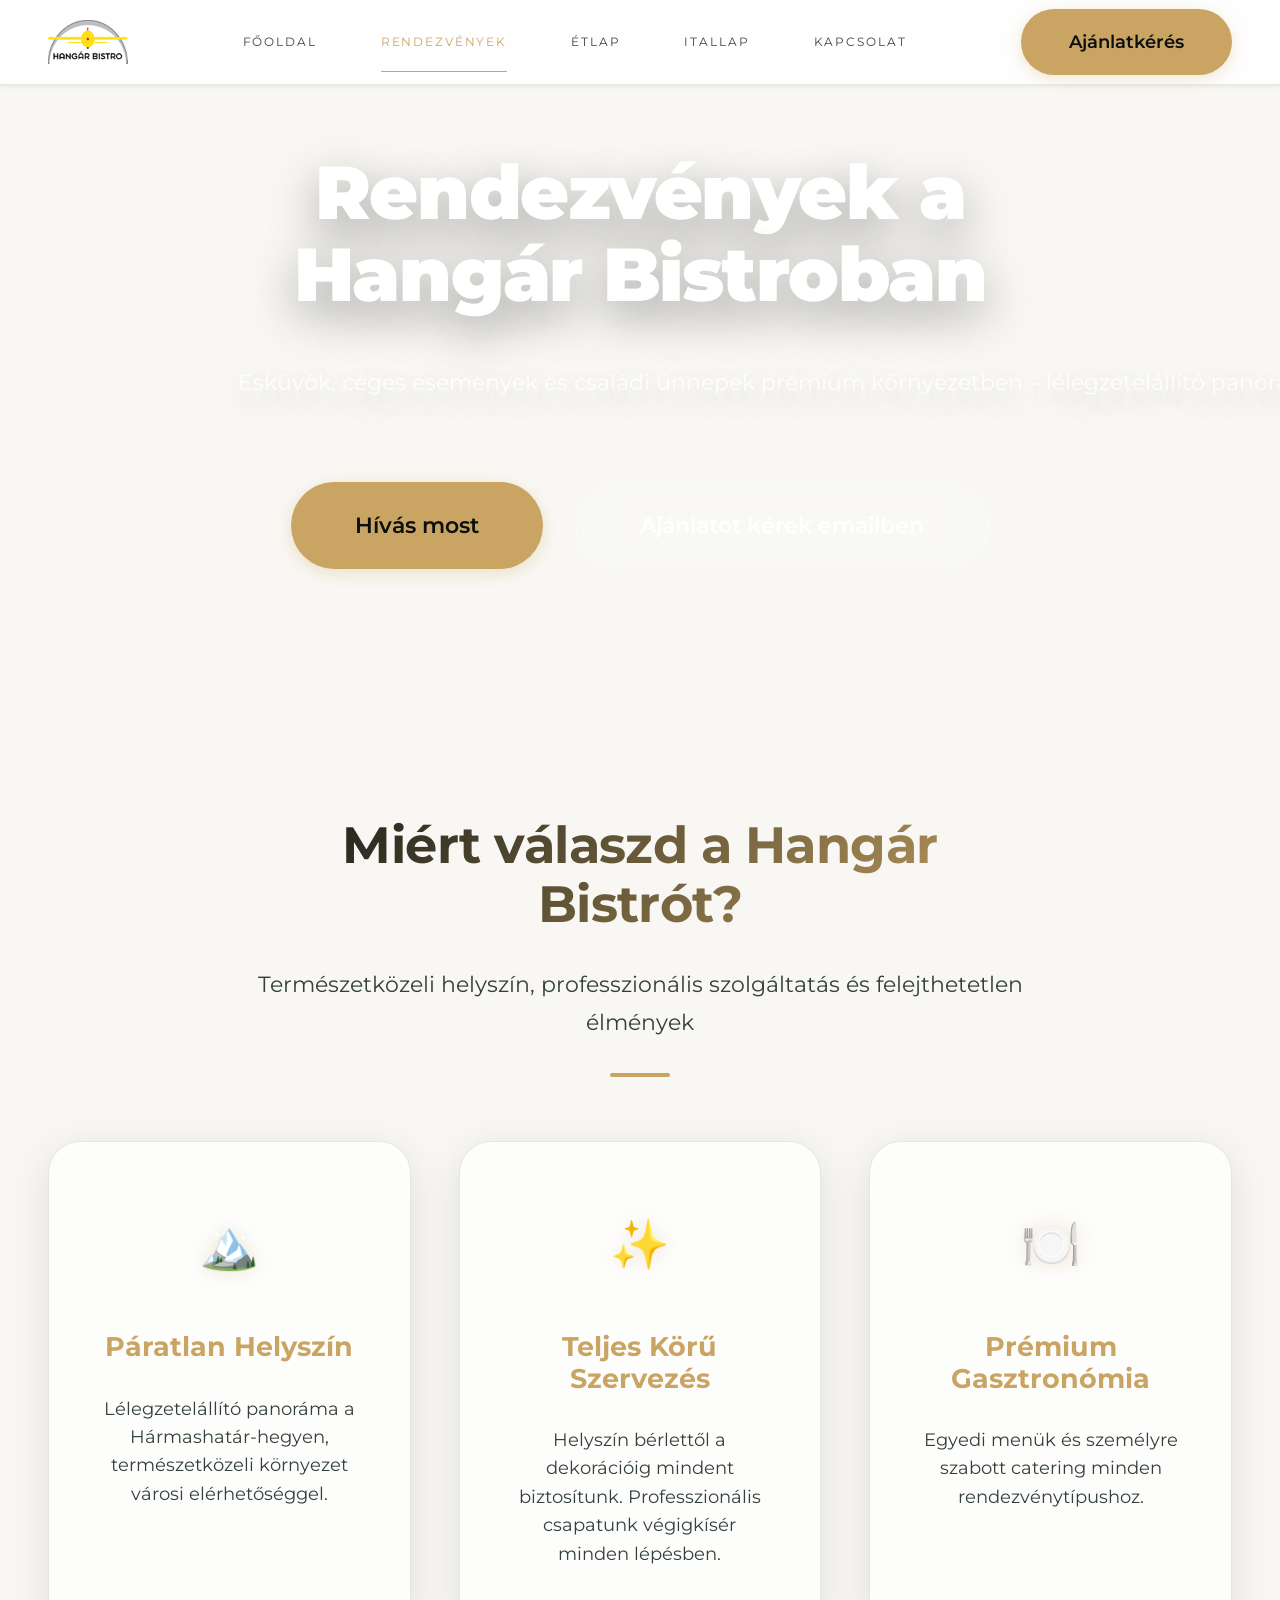
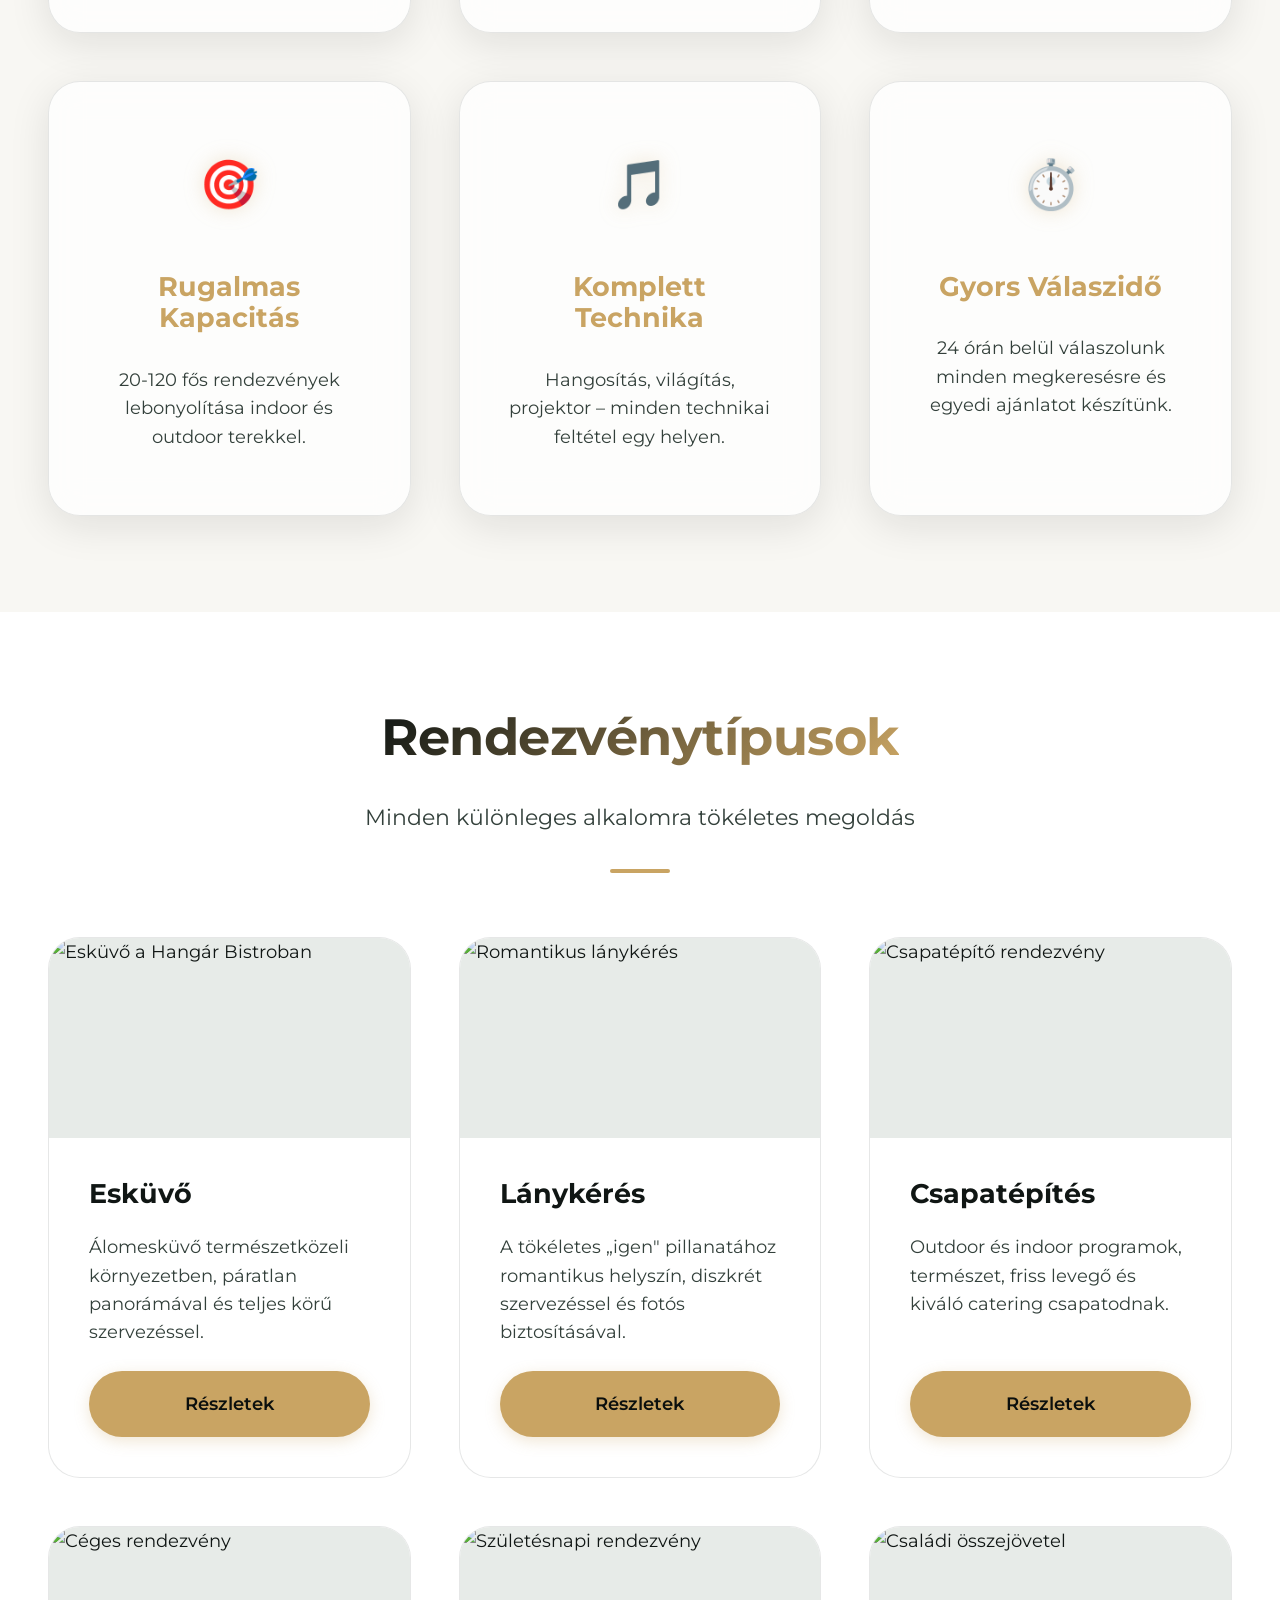
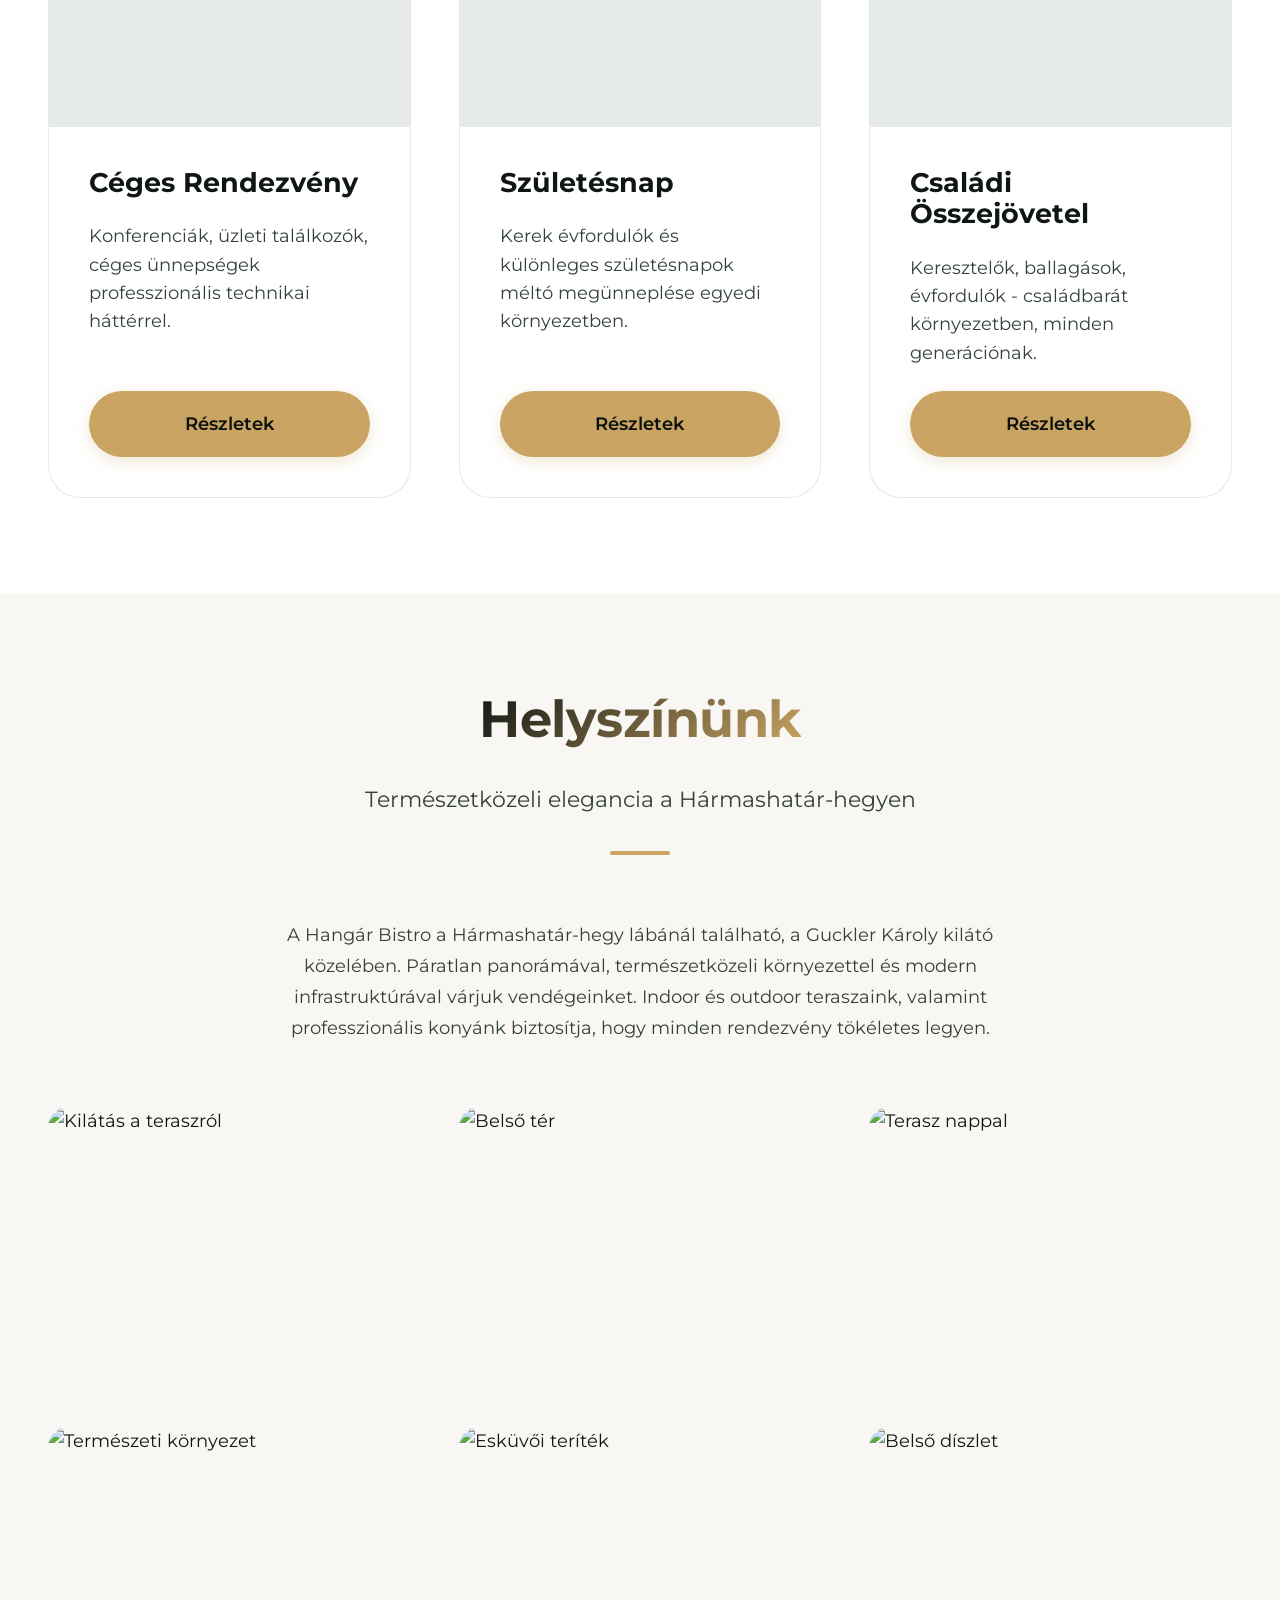
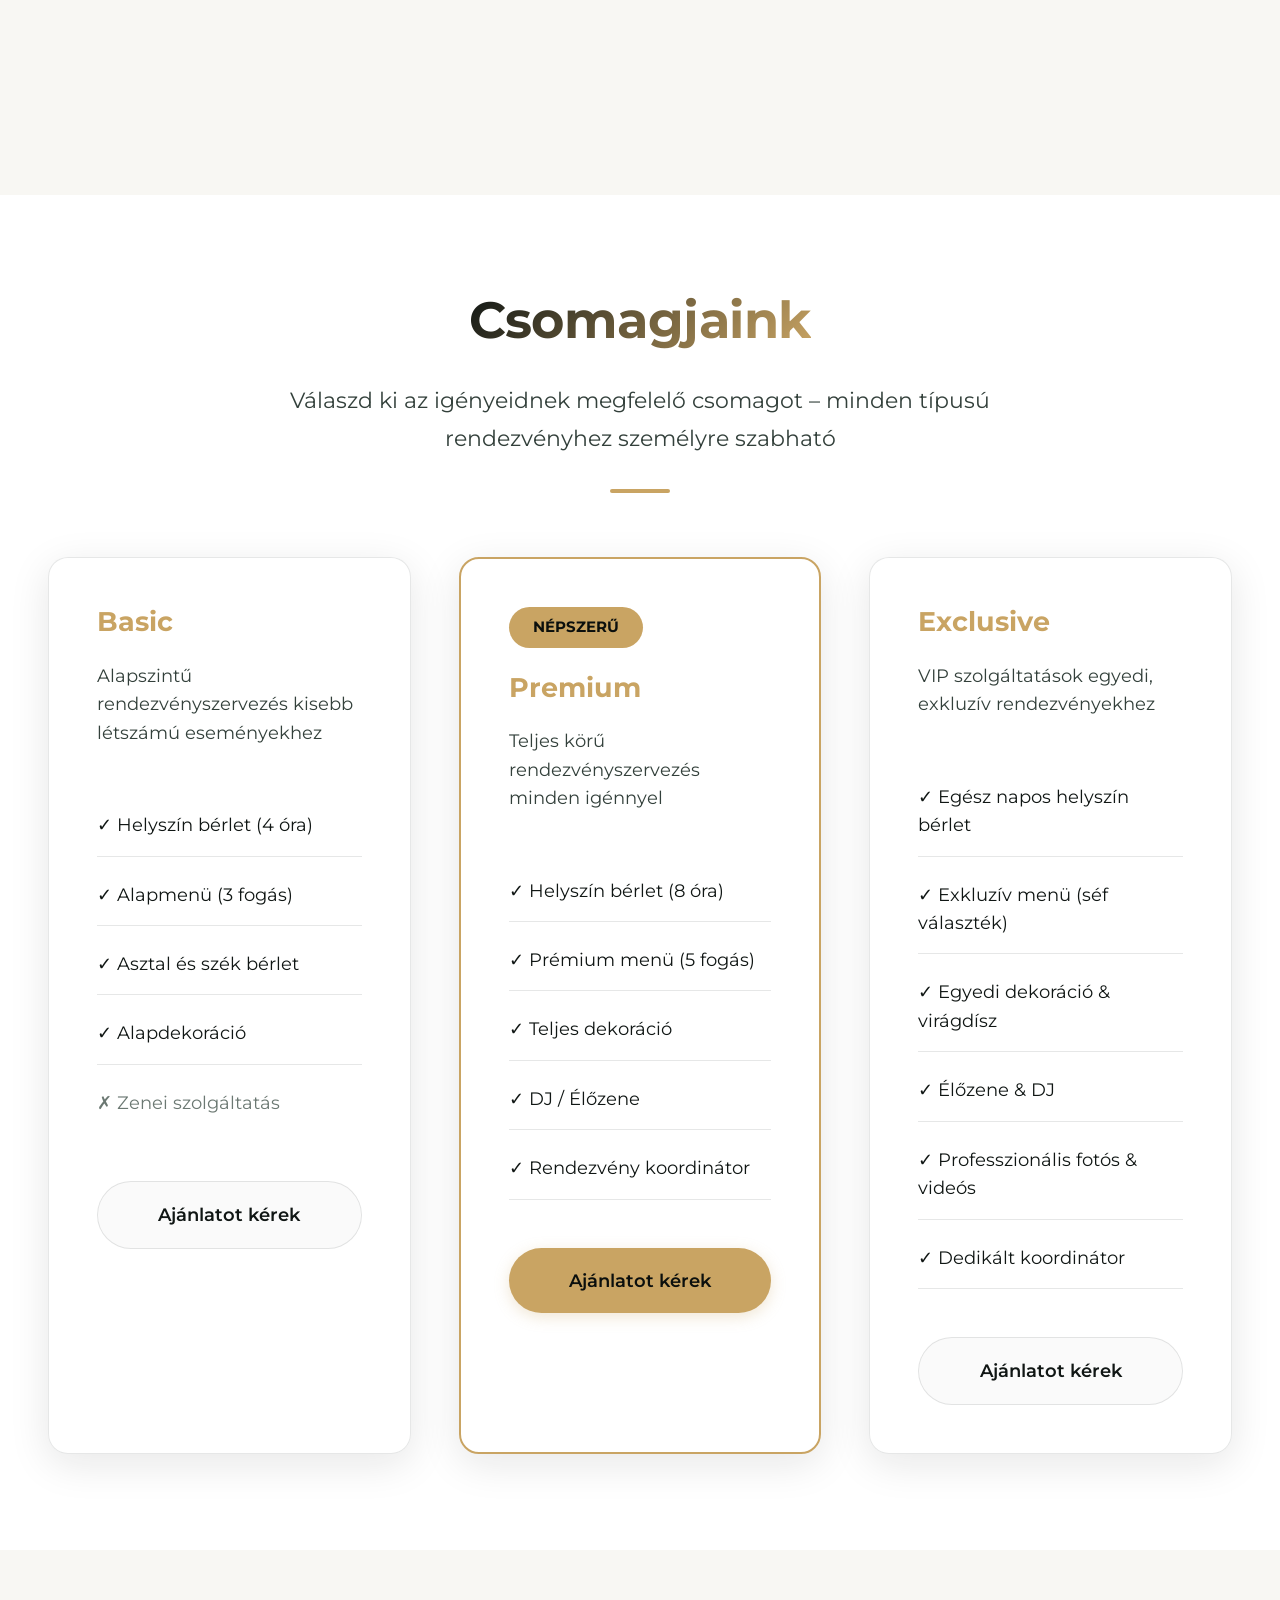
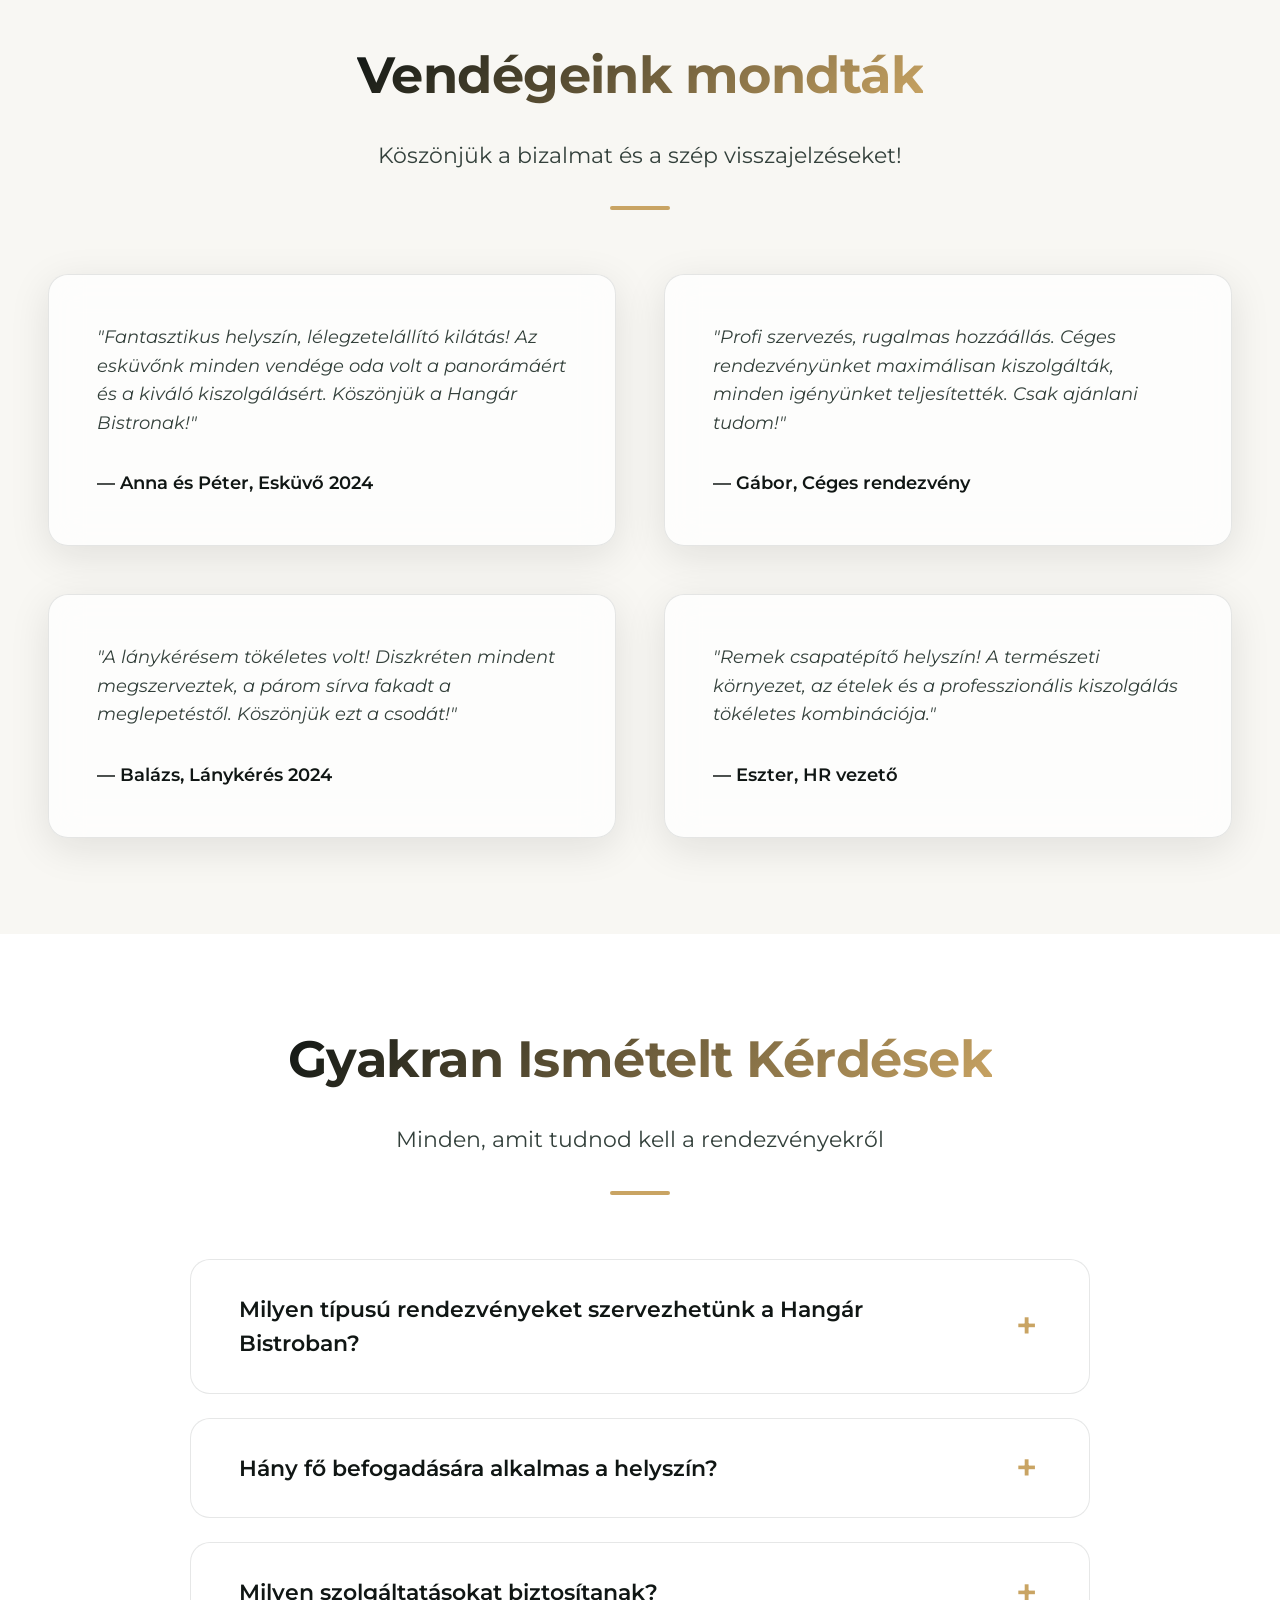
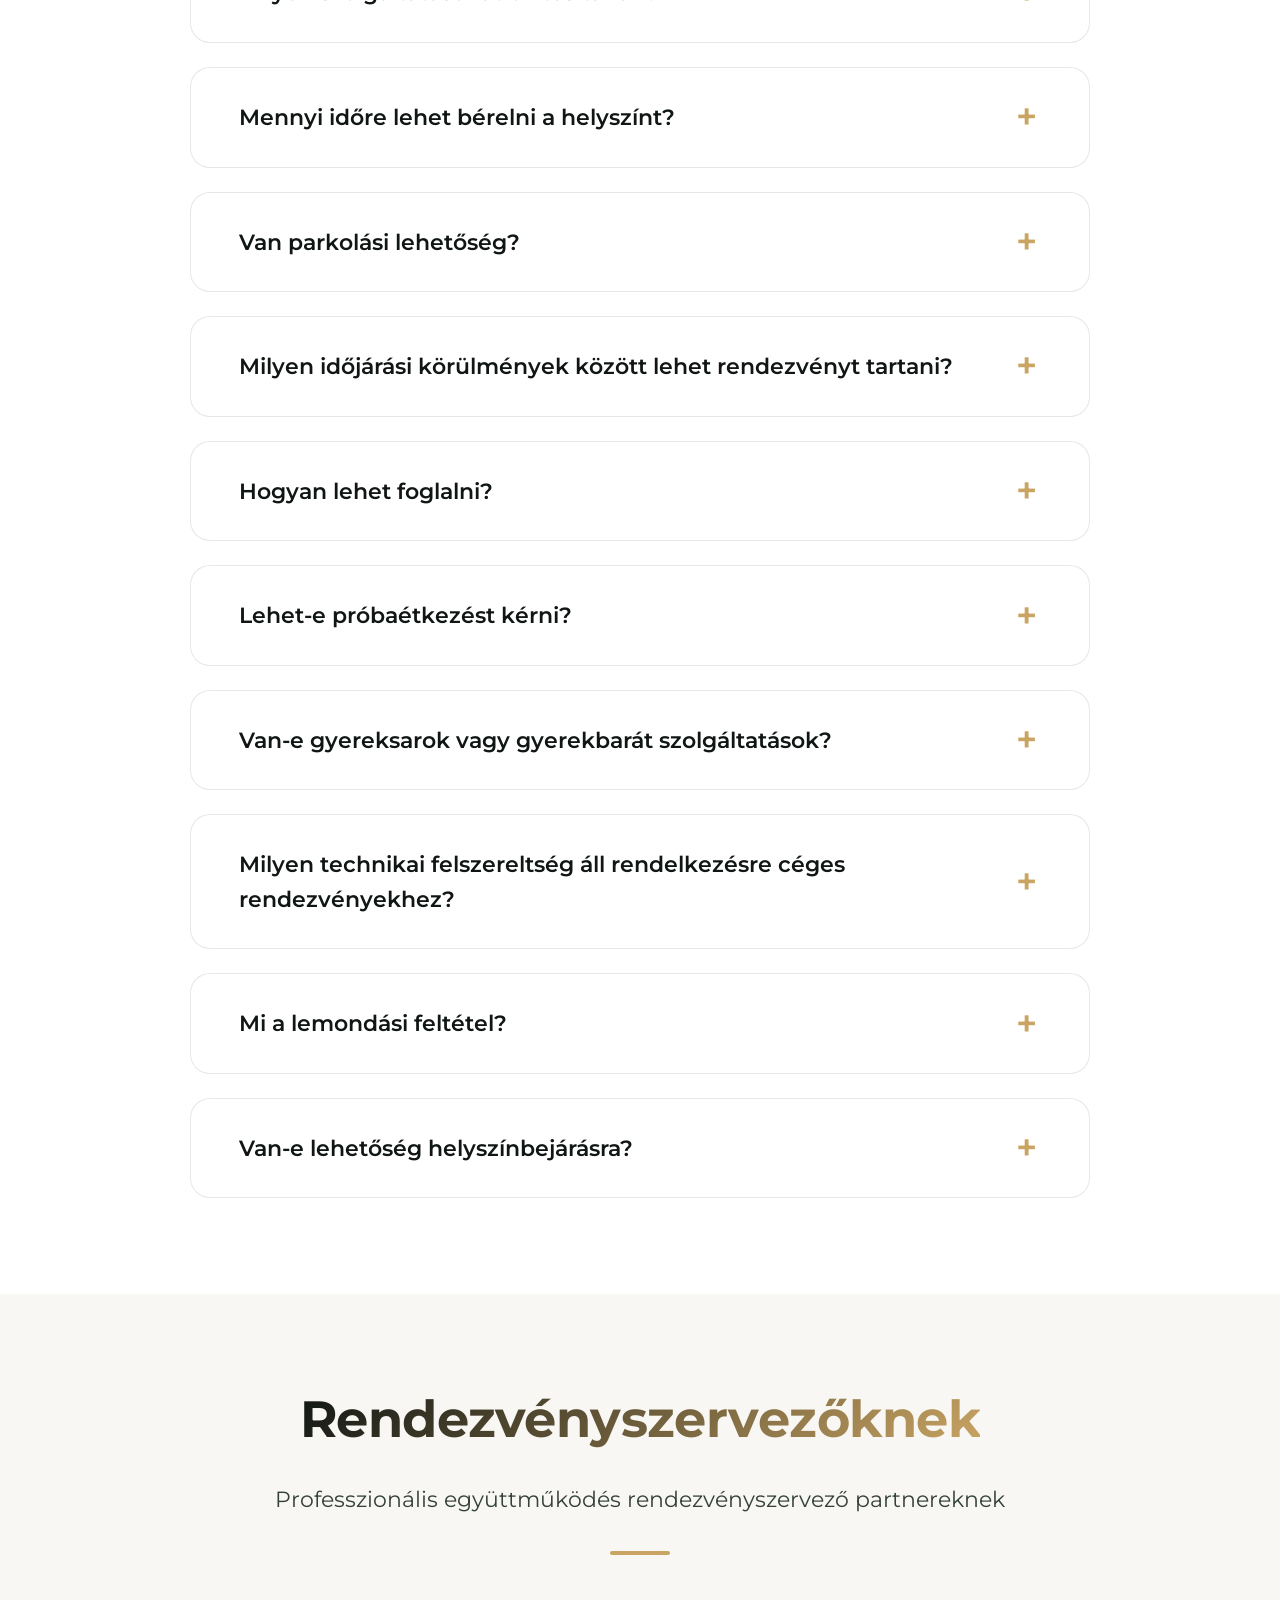
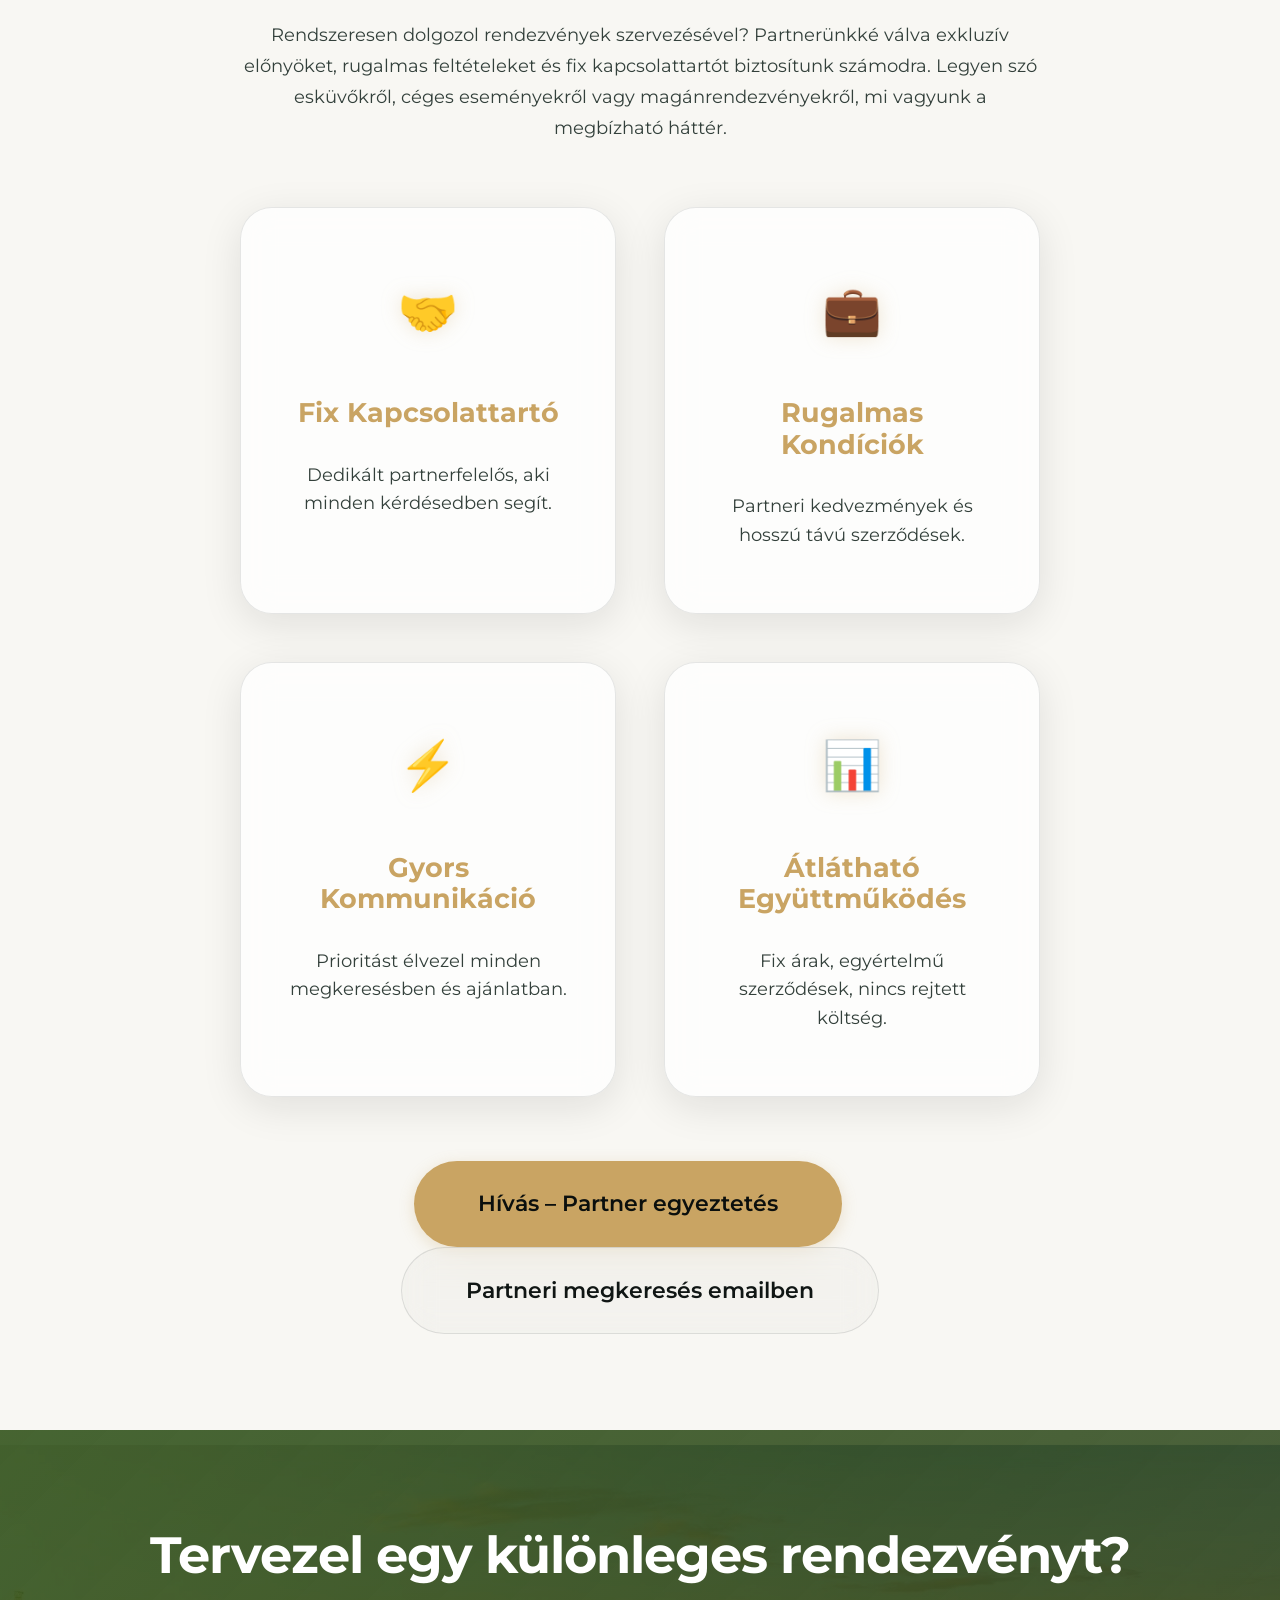
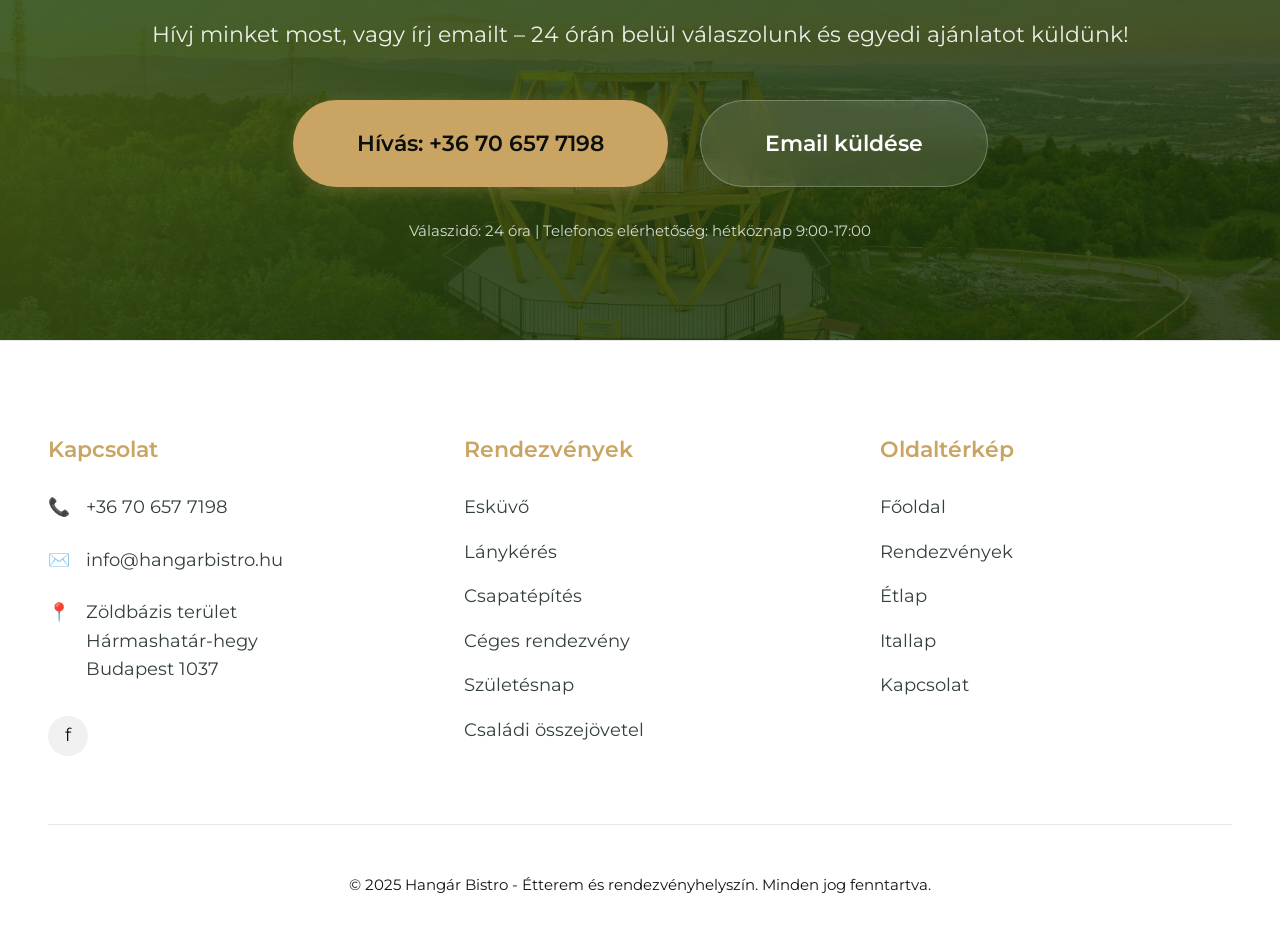
==== rendezvenyek/index.html @ 8ac27720 "Initial commit" ====
<!DOCTYPE html>
<html lang="hu">

<head>
  <meta charset="UTF-8">
  <meta name="viewport" content="width=device-width, initial-scale=1.0">

  <!-- Primary Meta Tags -->
  <title>Rendezvények | Hangár Bistro - Esküvő, Céges Rendezvény, Csapatépítés</title>
  <meta name="description"
    content="Prémium rendezvényhelyszín a Hármashatár-hegyen. Esküvők, lánykérések, céges események, csapatépítések és családi ünnepek egyedi környezetben.">

  <!-- Open Graph -->
  <meta property="og:type" content="website">
  <meta property="og:url" content="https://hangarbistro.hu/rendezvenyek/">
  <meta property="og:title" content="Rendezvények | Hangár Bistro - Esküvő, Céges Rendezvény, Csapatépítés">
  <meta property="og:description"
    content="Prémium rendezvényhelyszín a Hármashatár-hegyen. Esküvők, lánykérések, céges események és családi ünnepek.">
  <meta property="og:image" content="https://hangarbistro.hu/assets/images/rendezvenyek/hero/events-hero.jpg">

  <!-- Canonical -->
  <link rel="canonical" href="https://hangarbistro.hu/rendezvenyek/">

  <!-- Theme Color -->
  <meta name="theme-color" content="#F8F7F3">

  <!-- Fonts -->
  <link rel="preconnect" href="https://fonts.googleapis.com">
  <link rel="preconnect" href="https://fonts.gstatic.com" crossorigin>
  <link
    href="https://fonts.googleapis.com/css2?family=Montserrat:wght@400;500;600;700;800;900&family=Open+Sans:wght@400;500;600;700&display=swap"
    rel="stylesheet">

  <!-- Styles -->
  <link rel="stylesheet" href="../assets/css/variables.css">
  <link rel="stylesheet" href="../assets/css/reset.css">
  <link rel="stylesheet" href="../assets/css/base.css">
  <link rel="stylesheet" href="../assets/css/components.css">
  <link rel="stylesheet" href="../assets/css/layout.css">
  <link rel="stylesheet" href="../assets/css/pages.css">

  <!-- JSON-LD: FAQPage -->
  <script type="application/ld+json">
  {
    "@context": "https://schema.org",
    "@type": "FAQPage",
    "mainEntity": [
      {
        "@type": "Question",
        "name": "Milyen típusú rendezvényeket szervezhetünk a Hangár Bistroban?",
        "acceptedAnswer": {
          "@type": "Answer",
          "text": "Esküvők, lánykérések, céges rendezvények, csapatépítések, születésnapok és családi összejövetelek - minden különleges alkalom számára tökéletes helyszín vagyunk."
        }
      },
      {
        "@type": "Question",
        "name": "Hány fő befogadására alkalmas a helyszín?",
        "acceptedAnswer": {
          "@type": "Answer",
          "text": "A Hangár Bistro 20-120 fő közötti rendezvények lebonyolítására alkalmas. Indoor és outdoor tereket is biztosítunk."
        }
      },
      {
        "@type": "Question",
        "name": "Milyen szolgáltatásokat biztosítanak?",
        "acceptedAnswer": {
          "@type": "Answer",
          "text": "Teljes körű rendezvényszervezés: helyszín bérlet, catering, dekoráció, technikai háttér, zenei szolgáltatás, esküvői koordinátor."
        }
      }
    ]
  }
  </script>

  <!-- JSON-LD: LocalBusiness -->
  <script type="application/ld+json">
  {
    "@context": "https://schema.org",
    "@type": "EventVenue",
    "name": "Hangár Bistro",
    "image": "https://hangarbistro.hu/assets/images/rendezvenyek/hero/events-hero.jpg",
    "url": "https://hangarbistro.hu/rendezvenyek/",
    "telephone": "+36706577198",
    "email": "info@hangarbistro.hu",
    "address": {
      "@type": "PostalAddress",
      "streetAddress": "Zöldbázis terület, Hármashatár-hegy",
      "addressLocality": "Budapest",
      "postalCode": "1037",
      "addressCountry": "HU"
    }
  }
  </script>
</head>

<body>
  <a href="#main-content" class="skip-link">Ugrás a tartalomhoz</a>

  <!-- Navigation (loaded from partials/header.html) -->
  <div id="header-placeholder"></div>

  <!-- Main Content -->
  <main id="main-content">

    <!-- Hero Section -->
    <section class="hero" style="background-image: url('https://images.unsplash.com/photo-1464366400600-7168b8af9bc3?w=1920&q=80');">
      <div class="hero__overlay"></div>
      <div class="hero__content container">
        <h1 class="hero__title">Rendezvények a Hangár Bistroban</h1>
        <p class="hero__subtitle">Esküvők, céges események és családi ünnepek prémium környezetben – lélegzetelállító
          panorámával a Hármashatár-hegyen</p>
        <div class="hero__cta">
          <a href="tel:+36706577198" class="btn btn-primary btn-lg">Hívás most</a>
          <a href="mailto:info@hangarbistro.hu?subject=Ajánlatkérés – Rendezvény – Hangár Bistro&body=Kedves Hangár Bistro Csapat!%0D%0A%0D%0ARendezvény típusa:%0D%0ADátum:%0D%0ALétszám:%0D%0AIdősáv:%0D%0AMegjegyzés:%0D%0A%0D%0AÜdvözlettel"
            class="btn btn-secondary btn-lg">Ajánlatot kérek emailben</a>
        </div>
      </div>
    </section>

    <!-- USP Section -->
    <section class="section">
      <div class="container">
        <div class="section__header">
          <h2 class="section__title">Miért válaszd a Hangár Bistrót?</h2>
          <p class="section__subtitle">
            Természetközeli helyszín, professzionális szolgáltatás és felejthetetlen élmények
          </p>
        </div>

        <div class="pillars">
          <div class="pillar">
            <div class="pillar__icon">🏔️</div>
            <h3 class="pillar__title">Páratlan Helyszín</h3>
            <p class="pillar__description">
              Lélegzetelállító panoráma a Hármashatár-hegyen, természetközeli környezet városi elérhetőséggel.
            </p>
          </div>

          <div class="pillar">
            <div class="pillar__icon">✨</div>
            <h3 class="pillar__title">Teljes Körű Szervezés</h3>
            <p class="pillar__description">
              Helyszín bérlettől a dekorációig mindent biztosítunk. Professzionális csapatunk végigkísér minden lépésben.
            </p>
          </div>

          <div class="pillar">
            <div class="pillar__icon">🍽️</div>
            <h3 class="pillar__title">Prémium Gasztronómia</h3>
            <p class="pillar__description">
              Egyedi menük és személyre szabott catering minden rendezvénytípushoz.
            </p>
          </div>

          <div class="pillar">
            <div class="pillar__icon">🎯</div>
            <h3 class="pillar__title">Rugalmas Kapacitás</h3>
            <p class="pillar__description">
              20-120 fős rendezvények lebonyolítása indoor és outdoor terekkel.
            </p>
          </div>

          <div class="pillar">
            <div class="pillar__icon">🎵</div>
            <h3 class="pillar__title">Komplett Technika</h3>
            <p class="pillar__description">
              Hangosítás, világítás, projektor – minden technikai feltétel egy helyen.
            </p>
          </div>

          <div class="pillar">
            <div class="pillar__icon">⏱️</div>
            <h3 class="pillar__title">Gyors Válaszidő</h3>
            <p class="pillar__description">
              24 órán belül válaszolunk minden megkeresésre és egyedi ajánlatot készítünk.
            </p>
          </div>
        </div>
      </div>
    </section>

    <!-- Event Types Cards -->
    <section class="section section--alt">
      <div class="container">
        <div class="section__header">
          <h2 class="section__title">Rendezvénytípusok</h2>
          <p class="section__subtitle">
            Minden különleges alkalomra tökéletes megoldás
          </p>
        </div>

        <div class="grid grid--3">
          <!-- Esküvő -->
          <article class="service-card">
            <div class="service-card__image">
              <img src="https://images.unsplash.com/photo-1519741497674-611481863552?w=800&q=80"
                alt="Esküvő a Hangár Bistroban" width="800" height="600" loading="lazy">
            </div>
            <div class="service-card__content">
              <h3 class="service-card__title">Esküvő</h3>
              <p class="service-card__description">
                Álomesküvő természetközeli környezetben, páratlan panorámával és teljes körű szervezéssel.
              </p>
              <div class="service-card__cta">
                <a href="eskuvo.html" class="btn btn-primary btn-block">Részletek</a>
              </div>
            </div>
          </article>

          <!-- Lánykérés -->
          <article class="service-card">
            <div class="service-card__image">
              <img src="https://images.unsplash.com/photo-1522673607200-164d1b6ce486?w=800&q=80"
                alt="Romantikus lánykérés" width="800" height="600" loading="lazy">
            </div>
            <div class="service-card__content">
              <h3 class="service-card__title">Lánykérés</h3>
              <p class="service-card__description">
                A tökéletes „igen" pillanatához romantikus helyszín, diszkrét szervezéssel és fotós biztosításával.
              </p>
              <div class="service-card__cta">
                <a href="lanykeres.html" class="btn btn-primary btn-block">Részletek</a>
              </div>
            </div>
          </article>

          <!-- Csapatépítő -->
          <article class="service-card">
            <div class="service-card__image">
              <img src="https://images.unsplash.com/photo-1552664730-d307ca884978?w=800&q=80"
                alt="Csapatépítő rendezvény" width="800" height="600" loading="lazy">
            </div>
            <div class="service-card__content">
              <h3 class="service-card__title">Csapatépítés</h3>
              <p class="service-card__description">
                Outdoor és indoor programok, természet, friss levegő és kiváló catering csapatodnak.
              </p>
              <div class="service-card__cta">
                <a href="csapatepites.html" class="btn btn-primary btn-block">Részletek</a>
              </div>
            </div>
          </article>

          <!-- Céges rendezvény -->
          <article class="service-card">
            <div class="service-card__image">
              <img src="https://images.unsplash.com/photo-1511795409834-ef04bbd61622?w=800&q=80"
                alt="Céges rendezvény" width="800" height="600" loading="lazy">
            </div>
            <div class="service-card__content">
              <h3 class="service-card__title">Céges Rendezvény</h3>
              <p class="service-card__description">
                Konferenciák, üzleti találkozók, céges ünnepségek professzionális technikai háttérrel.
              </p>
              <div class="service-card__cta">
                <a href="ceges-rendezveny.html" class="btn btn-primary btn-block">Részletek</a>
              </div>
            </div>
          </article>

          <!-- Születésnap -->
          <article class="service-card">
            <div class="service-card__image">
              <img src="https://images.unsplash.com/photo-1530103043960-ef38714abb15?w=800&q=80"
                alt="Születésnapi rendezvény" width="800" height="600" loading="lazy">
            </div>
            <div class="service-card__content">
              <h3 class="service-card__title">Születésnap</h3>
              <p class="service-card__description">
                Kerek évfordulók és különleges születésnapok méltó megünneplése egyedi környezetben.
              </p>
              <div class="service-card__cta">
                <a href="szuletesnap.html" class="btn btn-primary btn-block">Részletek</a>
              </div>
            </div>
          </article>

          <!-- Családi rendezvények -->
          <article class="service-card">
            <div class="service-card__image">
              <img src="https://images.unsplash.com/photo-1511795409834-ef04bbd61622?w=800&q=80"
                alt="Családi összejövetel" width="800" height="600" loading="lazy">
            </div>
            <div class="service-card__content">
              <h3 class="service-card__title">Családi Összejövetel</h3>
              <p class="service-card__description">
                Keresztelők, ballagások, évfordulók - családbarát környezetben, minden generációnak.
              </p>
              <div class="service-card__cta">
                <a href="csaladi-osszejovetel.html" class="btn btn-primary btn-block">Részletek</a>
              </div>
            </div>
          </article>
        </div>
      </div>
    </section>

    <!-- Venue Showcase + Gallery -->
    <section class="section">
      <div class="container">
        <div class="section__header">
          <h2 class="section__title">Helyszínünk</h2>
          <p class="section__subtitle">
            Természetközeli elegancia a Hármashatár-hegyen
          </p>
        </div>

        <div style="max-width: 800px; margin: 0 auto var(--space-8);">
          <p style="text-align: center; color: var(--color-text-secondary); line-height: var(--line-height-relaxed);">
            A Hangár Bistro a Hármashatár-hegy lábánál található, a Guckler Károly kilátó közelében. Páratlan
            panorámával, természetközeli környezettel és modern infrastruktúrával várjuk vendégeinket. Indoor és
            outdoor teraszaink, valamint professzionális konyánk biztosítja, hogy minden rendezvény tökéletes legyen.
          </p>
        </div>

        <div class="grid grid--3" id="venue-gallery">
          <img src="https://images.unsplash.com/photo-1464366400600-7168b8af9bc3?w=800&q=80" alt="Kilátás a teraszról"
            width="800" height="600" loading="lazy" style="border-radius: var(--radius-lg); cursor: pointer;"
            class="gallery-image">
          <img src="https://images.unsplash.com/photo-1478146896981-b80fe463b330?w=800&q=80" alt="Belső tér"
            width="800" height="600" loading="lazy" style="border-radius: var(--radius-lg); cursor: pointer;"
            class="gallery-image">
          <img src="https://images.unsplash.com/photo-1517457373958-b7bdd4587205?w=800&q=80" alt="Terasz nappal"
            width="800" height="600" loading="lazy" style="border-radius: var(--radius-lg); cursor: pointer;"
            class="gallery-image">
          <img src="https://images.unsplash.com/photo-1470337458703-46ad1756a187?w=800&q=80" alt="Természeti környezet"
            width="800" height="600" loading="lazy" style="border-radius: var(--radius-lg); cursor: pointer;"
            class="gallery-image">
          <img src="https://images.unsplash.com/photo-1519167758481-83f29da8c852?w=800&q=80" alt="Esküvői teríték"
            width="800" height="600" loading="lazy" style="border-radius: var(--radius-lg); cursor: pointer;"
            class="gallery-image">
          <img src="https://images.unsplash.com/photo-1478146896981-b80fe463b330?w=800&q=80" alt="Belső díszlet"
            width="800" height="600" loading="lazy" style="border-radius: var(--radius-lg); cursor: pointer;"
            class="gallery-image">
        </div>
      </div>
    </section>

    <!-- Packages Teaser -->
    <section class="section section--alt">
      <div class="container">
        <div class="section__header">
          <h2 class="section__title">Csomagjaink</h2>
          <p class="section__subtitle">
            Válaszd ki az igényeidnek megfelelő csomagot – minden típusú rendezvényhez személyre szabható
          </p>
        </div>

        <div class="grid grid--3">
          <!-- Basic Package -->
          <div class="card">
            <div class="card__content">
              <h3 class="card__title" style="color: var(--color-accent); margin-bottom: var(--space-3);">Basic</h3>
              <p style="color: var(--color-text-secondary); margin-bottom: var(--space-6);">
                Alapszintű rendezvényszervezés kisebb létszámú eseményekhez
              </p>
              <ul style="list-style: none; padding: 0; margin-bottom: var(--space-6);">
                <li style="padding: var(--space-2) 0; border-bottom: 1px solid var(--glass-border);">✓ Helyszín bérlet
                  (4 óra)</li>
                <li style="padding: var(--space-2) 0; border-bottom: 1px solid var(--glass-border);">✓ Alapmenü (3
                  fogás)</li>
                <li style="padding: var(--space-2) 0; border-bottom: 1px solid var(--glass-border);">✓ Asztal és szék
                  bérlet</li>
                <li style="padding: var(--space-2) 0; border-bottom: 1px solid var(--glass-border);">✓ Alapdekoráció
                </li>
                <li style="padding: var(--space-2) 0; color: var(--color-text-muted);">✗ Zenei szolgáltatás</li>
              </ul>
              <a href="tel:+36706577198" class="btn btn-secondary btn-block">Ajánlatot kérek</a>
            </div>
          </div>

          <!-- Premium Package -->
          <div class="card" style="border: 2px solid var(--color-accent); transform: scale(1.05);">
            <div class="card__content">
              <div style="background: var(--color-accent); color: var(--color-text-dark); padding: var(--space-1) var(--space-3); border-radius: var(--radius-full); display: inline-block; margin-bottom: var(--space-3); font-size: var(--font-size-sm); font-weight: var(--font-weight-bold);">
                NÉPSZERŰ
              </div>
              <h3 class="card__title" style="color: var(--color-accent); margin-bottom: var(--space-3);">Premium</h3>
              <p style="color: var(--color-text-secondary); margin-bottom: var(--space-6);">
                Teljes körű rendezvényszervezés minden igénnyel
              </p>
              <ul style="list-style: none; padding: 0; margin-bottom: var(--space-6);">
                <li style="padding: var(--space-2) 0; border-bottom: 1px solid var(--glass-border);">✓ Helyszín bérlet
                  (8 óra)</li>
                <li style="padding: var(--space-2) 0; border-bottom: 1px solid var(--glass-border);">✓ Prémium menü (5
                  fogás)</li>
                <li style="padding: var(--space-2) 0; border-bottom: 1px solid var(--glass-border);">✓ Teljes
                  dekoráció</li>
                <li style="padding: var(--space-2) 0; border-bottom: 1px solid var(--glass-border);">✓ DJ / Élőzene</li>
                <li style="padding: var(--space-2) 0; border-bottom: 1px solid var(--glass-border);">✓ Rendezvény
                  koordinátor</li>
              </ul>
              <a href="tel:+36706577198" class="btn btn-primary btn-block">Ajánlatot kérek</a>
            </div>
          </div>

          <!-- Exclusive Package -->
          <div class="card">
            <div class="card__content">
              <h3 class="card__title" style="color: var(--color-accent); margin-bottom: var(--space-3);">Exclusive</h3>
              <p style="color: var(--color-text-secondary); margin-bottom: var(--space-6);">
                VIP szolgáltatások egyedi, exkluzív rendezvényekhez
              </p>
              <ul style="list-style: none; padding: 0; margin-bottom: var(--space-6);">
                <li style="padding: var(--space-2) 0; border-bottom: 1px solid var(--glass-border);">✓ Egész napos
                  helyszín bérlet</li>
                <li style="padding: var(--space-2) 0; border-bottom: 1px solid var(--glass-border);">✓ Exkluzív menü
                  (séf választék)</li>
                <li style="padding: var(--space-2) 0; border-bottom: 1px solid var(--glass-border);">✓ Egyedi
                  dekoráció & virágdísz</li>
                <li style="padding: var(--space-2) 0; border-bottom: 1px solid var(--glass-border);">✓ Élőzene & DJ
                </li>
                <li style="padding: var(--space-2) 0; border-bottom: 1px solid var(--glass-border);">✓ Professzionális
                  fotós & videós</li>
                <li style="padding: var(--space-2) 0; border-bottom: 1px solid var(--glass-border);">✓ Dedikált
                  koordinátor</li>
              </ul>
              <a href="tel:+36706577198" class="btn btn-secondary btn-block">Ajánlatot kérek</a>
            </div>
          </div>
        </div>
      </div>
    </section>

    <!-- Testimonials / Social Proof -->
    <section class="section">
      <div class="container">
        <div class="section__header">
          <h2 class="section__title">Vendégeink mondták</h2>
          <p class="section__subtitle">
            Köszönjük a bizalmat és a szép visszajelzéseket!
          </p>
        </div>

        <div class="grid grid--2">
          <div class="card testimonial">
            <div class="card__content">
              <p style="font-style: italic; color: var(--color-text-secondary); margin-bottom: var(--space-4);">
                "Fantasztikus helyszín, lélegzetelállító kilátás! Az esküvőnk minden vendége oda volt a panorámáért és
                a kiváló kiszolgálásért. Köszönjük a Hangár Bistronak!"
              </p>
              <p style="font-weight: var(--font-weight-semibold); color: var(--color-text-primary);">— Anna és Péter,
                Esküvő 2024</p>
            </div>
          </div>

          <div class="card testimonial">
            <div class="card__content">
              <p style="font-style: italic; color: var(--color-text-secondary); margin-bottom: var(--space-4);">
                "Profi szervezés, rugalmas hozzáállás. Céges rendezvényünket maximálisan kiszolgálták, minden igényünket
                teljesítették. Csak ajánlani tudom!"
              </p>
              <p style="font-weight: var(--font-weight-semibold); color: var(--color-text-primary);">— Gábor, Céges
                rendezvény</p>
            </div>
          </div>

          <div class="card testimonial">
            <div class="card__content">
              <p style="font-style: italic; color: var(--color-text-secondary); margin-bottom: var(--space-4);">
                "A lánykérésem tökéletes volt! Diszkréten mindent megszerveztek, a párom sírva fakadt a meglepetéstől.
                Köszönjük ezt a csodát!"
              </p>
              <p style="font-weight: var(--font-weight-semibold); color: var(--color-text-primary);">— Balázs,
                Lánykérés 2024</p>
            </div>
          </div>

          <div class="card testimonial">
            <div class="card__content">
              <p style="font-style: italic; color: var(--color-text-secondary); margin-bottom: var(--space-4);">
                "Remek csapatépítő helyszín! A természeti környezet, az ételek és a professzionális kiszolgálás
                tökéletes kombinációja."
              </p>
              <p style="font-weight: var(--font-weight-semibold); color: var(--color-text-primary);">— Eszter, HR
                vezető</p>
            </div>
          </div>
        </div>
      </div>
    </section>

    <!-- FAQ Section -->
    <section class="section section--alt">
      <div class="container">
        <div class="section__header">
          <h2 class="section__title">Gyakran Ismételt Kérdések</h2>
          <p class="section__subtitle">
            Minden, amit tudnod kell a rendezvényekről
          </p>
        </div>

        <div class="faq" style="max-width: 900px; margin: 0 auto;">
          <div class="faq-item">
            <button class="faq-question" aria-expanded="false">
              <span>Milyen típusú rendezvényeket szervezhetünk a Hangár Bistroban?</span>
              <span class="faq-icon">+</span>
            </button>
            <div class="faq-answer" hidden>
              <p>Esküvők, lánykérések, céges rendezvények, csapatépítések, születésnapok és családi összejövetelek -
                minden különleges alkalom számára tökéletes helyszín vagyunk. Minden rendezvénytípushoz személyre
                szabott ajánlatot készítünk.</p>
            </div>
          </div>

          <div class="faq-item">
            <button class="faq-question" aria-expanded="false">
              <span>Hány fő befogadására alkalmas a helyszín?</span>
              <span class="faq-icon">+</span>
            </button>
            <div class="faq-answer" hidden>
              <p>A Hangár Bistro 20-120 fő közötti rendezvények lebonyolítására alkalmas. Indoor és outdoor tereket is
                biztosítunk, így kisebb intim rendezvényektől a nagyobb céges eseményekig minden igényt kiszolgálunk.
              </p>
            </div>
          </div>

          <div class="faq-item">
            <button class="faq-question" aria-expanded="false">
              <span>Milyen szolgáltatásokat biztosítanak?</span>
              <span class="faq-icon">+</span>
            </button>
            <div class="faq-answer" hidden>
              <p>Teljes körű rendezvényszervezést kínálunk: helyszín bérlet, catering (3-5 fogásos menük), dekoráció,
                technikai háttér (hangosítás, világítás, projektor), zenei szolgáltatás (DJ / élőzene), esküvői
                koordinátor, fotós és videós biztosítása.</p>
            </div>
          </div>

          <div class="faq-item">
            <button class="faq-question" aria-expanded="false">
              <span>Mennyi időre lehet bérelni a helyszínt?</span>
              <span class="faq-icon">+</span>
            </button>
            <div class="faq-answer" hidden>
              <p>Basic csomag: 4 óra, Premium csomag: 8 óra, Exclusive csomag: egész napos bérlet. A pontos időpontokat
                és bérlet hosszát egyedi igények szerint alakítjuk.</p>
            </div>
          </div>

          <div class="faq-item">
            <button class="faq-question" aria-expanded="false">
              <span>Van parkolási lehetőség?</span>
              <span class="faq-icon">+</span>
            </button>
            <div class="faq-answer" hidden>
              <p>Igen, a Hangár Bistro területén ingyenes parkolási lehetőséget biztosítunk vendégeink számára. A
                parkoló közvetlenül a helyszín mellett található.</p>
            </div>
          </div>

          <div class="faq-item">
            <button class="faq-question" aria-expanded="false">
              <span>Milyen időjárási körülmények között lehet rendezvényt tartani?</span>
              <span class="faq-icon">+</span>
            </button>
            <div class="faq-answer" hidden>
              <p>A Hangár Bistro indoor és outdoor terekkel is rendelkezik, így bármilyen időjárás esetén biztosítani
                tudjuk a rendezvény sikeres lebonyolítását. Fedett terasszal és zárt belső térrel is rendelkezünk.</p>
            </div>
          </div>

          <div class="faq-item">
            <button class="faq-question" aria-expanded="false">
              <span>Hogyan lehet foglalni?</span>
              <span class="faq-icon">+</span>
            </button>
            <div class="faq-answer" hidden>
              <p>Hívj minket a +36 70 657 7198-as telefonszámon, vagy írj nekünk a info@hangarbistro.hu email címre.
                24 órán belül válaszolunk, és egyedi ajánlatot készítünk az igényeidre szabva.</p>
            </div>
          </div>

          <div class="faq-item">
            <button class="faq-question" aria-expanded="false">
              <span>Lehet-e próbaétkezést kérni?</span>
              <span class="faq-icon">+</span>
            </button>
            <div class="faq-answer" hidden>
              <p>Igen, esküvők és nagyobb rendezvények esetén próbaétkezést biztosítunk, hogy megismerd a választott
                menüt. Egyeztess velünk az időpontról!</p>
            </div>
          </div>

          <div class="faq-item">
            <button class="faq-question" aria-expanded="false">
              <span>Van-e gyereksarok vagy gyerekbarát szolgáltatások?</span>
              <span class="faq-icon">+</span>
            </button>
            <div class="faq-answer" hidden>
              <p>Igen, családi rendezvények esetén gyereksarkot és gyerekmenüt is biztosítunk. Kérd egyedi ajánlatunkat
                a részletekről!</p>
            </div>
          </div>

          <div class="faq-item">
            <button class="faq-question" aria-expanded="false">
              <span>Milyen technikai felszereltség áll rendelkezésre céges rendezvényekhez?</span>
              <span class="faq-icon">+</span>
            </button>
            <div class="faq-answer" hidden>
              <p>Projektor, kivetítő, hangosítás, mikrofonok, WiFi, flipchart és whiteboard - minden szükséges
                technikai eszköz rendelkezésre áll konferenciákhoz és céges eseményekhez.</p>
            </div>
          </div>

          <div class="faq-item">
            <button class="faq-question" aria-expanded="false">
              <span>Mi a lemondási feltétel?</span>
              <span class="faq-icon">+</span>
            </button>
            <div class="faq-answer" hidden>
              <p>A lemondási feltételek a csomag típusától és az időponttól függnek. Részletes információkért kérj
                ajánlatot, amelyben minden feltételt világosan ismertetünk.</p>
            </div>
          </div>

          <div class="faq-item">
            <button class="faq-question" aria-expanded="false">
              <span>Van-e lehetőség helyszínbejárásra?</span>
              <span class="faq-icon">+</span>
            </button>
            <div class="faq-answer" hidden>
              <p>Igen, előzetes egyeztetéssel bármikor megtekintheted a helyszínt. Hívd fel csapatunkat, és időpontot
                egyeztetünk a bejárásra!</p>
            </div>
          </div>
        </div>
      </div>
    </section>

    <!-- Event Planners / Partner CTA -->
    <section class="section" id="rendezvenyszervezoknek">
      <div class="container">
        <div class="section__header">
          <h2 class="section__title">Rendezvényszervezőknek</h2>
          <p class="section__subtitle">
            Professzionális együttműködés rendezvényszervező partnereknek
          </p>
        </div>

        <div style="max-width: 800px; margin: 0 auto;">
          <p style="text-align: center; color: var(--color-text-secondary); line-height: var(--line-height-relaxed); margin-bottom: var(--space-8);">
            Rendszeresen dolgozol rendezvények szervezésével? Partnerünkké válva exkluzív előnyöket, rugalmas
            feltételeket és fix kapcsolattartót biztosítunk számodra. Legyen szó esküvőkről, céges eseményekről vagy
            magánrendezvényekről, mi vagyunk a megbízható háttér.
          </p>

          <div class="grid grid--2" style="margin-bottom: var(--space-8);">
            <div class="pillar">
              <div class="pillar__icon">🤝</div>
              <h3 class="pillar__title">Fix Kapcsolattartó</h3>
              <p class="pillar__description">
                Dedikált partnerfelelős, aki minden kérdésedben segít.
              </p>
            </div>

            <div class="pillar">
              <div class="pillar__icon">💼</div>
              <h3 class="pillar__title">Rugalmas Kondíciók</h3>
              <p class="pillar__description">
                Partneri kedvezmények és hosszú távú szerződések.
              </p>
            </div>

            <div class="pillar">
              <div class="pillar__icon">⚡</div>
              <h3 class="pillar__title">Gyors Kommunikáció</h3>
              <p class="pillar__description">
                Prioritást élvezel minden megkeresésben és ajánlatban.
              </p>
            </div>

            <div class="pillar">
              <div class="pillar__icon">📊</div>
              <h3 class="pillar__title">Átlátható Együttműködés</h3>
              <p class="pillar__description">
                Fix árak, egyértelmű szerződések, nincs rejtett költség.
              </p>
            </div>
          </div>

          <div style="text-align: center;">
            <a href="tel:+36706577198" class="btn btn-primary btn-lg"
              style="margin-right: var(--space-3);">Hívás – Partner egyeztetés</a>
            <a href="mailto:info@hangarbistro.hu?subject=Partneri együttműködés – Rendezvényszervezői megkeresés&body=Kedves Hangár Bistro Csapat!%0D%0A%0D%0ACég/Szervezet neve:%0D%0AKapcsolattartó neve:%0D%0ATelefon:%0D%0AEmail:%0D%0AMunkaterület:%0D%0AEgyéb információ:%0D%0A%0D%0AÜdvözlettel"
              class="btn btn-secondary btn-lg">Partneri megkeresés emailben</a>
          </div>
        </div>
      </div>
    </section>

    <!-- Final Contact CTA Banner -->
    <section class="cta-banner">
      <div class="container">
        <h2 class="cta-banner__title">Tervezel egy különleges rendezvényt?</h2>
        <p class="cta-banner__subtitle">
          Hívj minket most, vagy írj emailt – 24 órán belül válaszolunk és egyedi ajánlatot küldünk!
        </p>
        <div class="cta-banner__actions">
          <a href="tel:+36706577198" class="btn btn-primary btn-lg">Hívás: +36 70 657 7198</a>
          <a href="mailto:info@hangarbistro.hu?subject=Ajánlatkérés – Rendezvény – Hangár Bistro&body=Kedves Hangár Bistro Csapat!%0D%0A%0D%0ARendezvény típusa:%0D%0ADátum:%0D%0ALétszám:%0D%0AIdősáv:%0D%0AMegjegyzés:%0D%0A%0D%0AÜdvözlettel"
            class="btn btn-secondary btn-lg">Email küldése</a>
        </div>
        <p style="margin-top: var(--space-4); color: rgba(255,255,255,0.8); font-size: var(--font-size-sm);">
          Válaszidő: 24 óra | Telefonos elérhetőség: hétköznap 9:00-17:00
        </p>
      </div>
    </section>

  </main>

  <!-- Footer (loaded from partials/footer.html) -->
  <div id="footer-placeholder"></div>

  <!-- Sticky Mobile CTA -->
  <div class="sticky-cta" id="sticky-cta">
    <a href="tel:+36706577198" class="sticky-cta__btn sticky-cta__btn--phone">
      <span>📞</span>
      <span>Hívás</span>
    </a>
    <a href="mailto:info@hangarbistro.hu?subject=Ajánlatkérés – Rendezvény – Hangár Bistro&body=Kedves Hangár Bistro Csapat!%0D%0A%0D%0ARendezvény típusa:%0D%0ADátum:%0D%0ALétszám:%0D%0AIdősáv:%0D%0AMegjegyzés:%0D%0A%0D%0AÜdvözlettel"
      class="sticky-cta__btn sticky-cta__btn--email">
      <span>✉️</span>
      <span>Email</span>
    </a>
  </div>

  <!-- Scripts -->
  <script src="../assets/js/partials.js"></script>
  <script src="../assets/js/faq-accordion.js" defer></script>
  <script src="../assets/js/lightbox.js" defer></script>
  <script src="../assets/js/sticky-cta.js" defer></script>
  <script src="../assets/js/navigation.js" defer></script>
  <script src="../assets/js/main.js" defer></script>
</body>

</html>
---- assets/css/variables.css ----
/* ================================
   HANGÁR BISTRO - DESIGN TOKENS
   ================================ */

:root {
  /* ========== COLOR PALETTE ========== */
  /* Elegant Daylight - Bright, Clean, Premium */

  /* Backgrounds */
  --color-bg-primary: #F8F7F3;
  --color-bg-secondary: #FFFFFF;
  --color-bg-tertiary: #F1F3EF;

  /* Text Colors */
  --color-text-primary: #101614;
  --color-text-secondary: #33403B;
  --color-text-muted: #6B7872;
  --color-text-dark: #0B0F0D;

  /* Accent - Champagne Gold */
  --color-accent: #C9A463;
  --color-accent-hover: #D4B475;
  --color-accent-light: #F2D9A7;
  --color-accent-glow: rgba(201, 164, 99, 0.28);

  /* Glassmorphism Tokens */
  --glass-bg: rgba(255, 255, 255, 0.72);
  --glass-border: rgba(16, 22, 20, 0.10);
  --glass-blur: blur(16px);
  --glass-shadow: 0 10px 40px rgba(16, 22, 20, 0.10);

  /* Neutrals */
  --color-white: #FFFFFF;
  --color-black: #000000;

  /* Legacy color mappings for compatibility */
  --color-primary: #2D5016;
  --color-primary-light: #3D6B20;
  --color-primary-dark: #1A3309;
  --color-secondary: var(--color-accent);

  /* Grays */
  --color-gray-100: #F3F5F3;
  --color-gray-200: #E7EBE8;
  --color-gray-300: #D4DBD7;
  --color-gray-400: #A7B2AC;
  --color-gray-500: #6B7872;
  --color-gray-600: #4B5A54;
  --color-gray-700: #2B3531;
  --color-gray-800: #101614;
  --color-light: #F1F3EF;

  /* Semantic Colors */
  --color-success: #4CAF50;
  --color-error: #FF5252;
  --color-warning: #FFAB40;
  --color-info: #40C4FF;


  /* ========== TYPOGRAPHY ========== */

  /* Font Families */
  --font-heading: 'Montserrat', sans-serif;
  --font-body: 'Montserrat', sans-serif;

  /* Font Sizes - Refined Fluid Typography */
  --font-size-xs: clamp(0.75rem, 0.05vw + 0.74rem, 0.8rem);
  --font-size-sm: clamp(0.875rem, 0.13vw + 0.85rem, 1rem);
  --font-size-base: clamp(1rem, 0.2vw + 0.95rem, 1.125rem);
  --font-size-lg: clamp(1.125rem, 0.4vw + 1.03rem, 1.375rem);
  --font-size-xl: clamp(1.25rem, 0.7vw + 1.15rem, 1.75rem);
  --font-size-2xl: clamp(1.5rem, 1.2vw + 1.3rem, 2.5rem);
  --font-size-3xl: clamp(2rem, 2vw + 1.6rem, 3.5rem);
  --font-size-4xl: clamp(2.5rem, 4vw + 1.5rem, 5.5rem);

  /* Font Weights */
  --font-weight-regular: 400;
  --font-weight-medium: 500;
  --font-weight-semibold: 600;
  --font-weight-bold: 700;
  --font-weight-black: 900;

  /* Line Heights */
  --line-height-tight: 1.15;
  --line-height-base: 1.6;
  --line-height-relaxed: 1.75;

  /* Letter Spacing */
  --letter-spacing-tight: -0.02em;


  /* ========== SPACING ========== */

  --space-0: 0;
  --space-1: 0.5rem;
  --space-2: 1rem;
  --space-3: 1.5rem;
  --space-4: 2rem;
  --space-5: 2.5rem;
  --space-6: 3rem;
  --space-8: 4rem;
  --space-10: 5rem;
  --space-12: 6rem;
  --space-16: 8rem;
  --space-20: 10rem;
  --space-24: 12rem;

  /* Container Widths */
  --container-sm: 768px;
  --container-md: 1024px;
  --container-lg: 1280px;
  --container-xl: 1440px;

  /* Readability */
  --content-width: 720px;


  /* ========== BORDER RADIUS ========== */

  --radius-sm: 0.375rem;
  --radius-base: 0.75rem;
  --radius-lg: 1.25rem;
  --radius-xl: 2rem;
  --radius-full: 9999px;


  /* ========== SHADOWS ========== */

  --shadow-sm: 0 2px 4px rgba(16, 22, 20, 0.06);
  --shadow-base: 0 4px 12px rgba(16, 22, 20, 0.08);
  --shadow-md: 0 8px 24px rgba(16, 22, 20, 0.12);
  --shadow-lg: 0 16px 48px rgba(16, 22, 20, 0.14);
  --shadow-xl: 0 24px 64px rgba(16, 22, 20, 0.18);
  --shadow-glow: 0 0 18px var(--color-accent-glow);


  /* ========== TRANSITIONS ========== */

  --transition-fast: 200ms cubic-bezier(0.4, 0, 0.2, 1);
  --transition-base: 400ms cubic-bezier(0.4, 0, 0.2, 1);
  --transition-slow: 700ms cubic-bezier(0.4, 0, 0.2, 1);

  --ease-in: cubic-bezier(0.4, 0, 1, 1);
  --ease-out: cubic-bezier(0, 0, 0.2, 1);
  --ease-in-out: cubic-bezier(0.4, 0, 0.2, 1);


  /* ========== Z-INDEX SCALE ========== */

  --z-below: -1;
  --z-default: 1;
  --z-dropdown: 100;
  --z-sticky: 200;
  --z-fixed: 300;
  --z-modal-backdrop: 400;
  --z-modal: 500;
  --z-popover: 600;
  --z-tooltip: 700;


  /* ========== BREAKPOINTS ========== */
  /* Használat media query-ben: @media (min-width: 768px) { ... } */

  --breakpoint-sm: 640px;
  --breakpoint-md: 768px;
  --breakpoint-lg: 1024px;
  --breakpoint-xl: 1280px;
  --breakpoint-2xl: 1536px;
}


/* ========== DARK MODE SUPPORT (későbbi használatra) ========== */

@media (prefers-color-scheme: dark) {
  /* Jelenleg nem használjuk, de előkészítve */
}
---- assets/css/base.css ----
/* ================================
html {
  font-size: 100%;
  box-sizing: border-box;
  scroll-behavior: smooth;
}

*, *::before, *::after {
  box-sizing: inherit;
}

/* Body */
body {
  font-family: var(--font-body);
  font-size: var(--font-size-base);
  line-height: var(--line-height-base);
  color: var(--color-text-primary);
  background-color: var(--color-bg-primary);
  -webkit-font-smoothing: antialiased;
  -moz-osx-font-smoothing: grayscale;
  overflow-x: hidden;
}

/* Typography */
/* Typography Base */
h1,
h2,
h3,
h4,
h5,
h6 {
  font-family: var(--font-heading);
  font-weight: var(--font-weight-bold);
  line-height: var(--line-height-tight);
  color: var(--color-text-primary);
  margin-top: 0;
  margin-bottom: var(--space-3);
}

h1 {
  font-size: var(--font-size-4xl);
  letter-spacing: var(--letter-spacing-tight);
}

h2 {
  font-size: var(--font-size-3xl);
  letter-spacing: var(--letter-spacing-tight);
}

h3 {
  font-size: var(--font-size-2xl);
}

h4 {
  font-size: var(--font-size-xl);
}

h5 {
  font-size: var(--font-size-lg);
}

h6 {
  font-size: var(--font-size-base);
}

p {
  margin-bottom: var(--space-4);
  color: var(--color-text-primary);
}

p:last-child {
  margin-bottom: 0;
}

/* Strong & Emphasis */
strong,
b {
  font-weight: var(--font-weight-semibold);
  color: var(--color-text-primary);
}

em,
i {
  font-style: italic;
}

/* Links */
a {
  color: var(--color-text-primary);
  text-decoration: none;
  transition: color var(--transition-fast);
}

a:hover {
  color: var(--color-accent);
}

a:active {
  color: var(--color-text-secondary);
}

/* Small text */
small {
  font-size: var(--font-size-sm);
  color: var(--color-gray-600);
}

/* Blockquote */
blockquote {
  margin: var(--space-6) 0;
  padding: var(--space-4) var(--space-6);
  border-left: 4px solid var(--color-secondary);
  background-color: var(--color-light);
  font-style: italic;
  color: var(--color-gray-700);
}

blockquote p {
  margin-bottom: var(--space-2);
}

blockquote cite {
  display: block;
  margin-top: var(--space-2);
  font-size: var(--font-size-sm);
  font-style: normal;
  color: var(--color-gray-600);
}

/* Code */
code,
pre {
  font-family: 'Courier New', Courier, monospace;
  background-color: var(--color-gray-100);
  border-radius: var(--radius-sm);
}

code {
  padding: 0.125rem 0.25rem;
  font-size: 0.875em;
  color: var(--color-primary-dark);
}

pre {
  padding: var(--space-3);
  overflow-x: auto;
  margin: var(--space-4) 0;
}

pre code {
  padding: 0;
  background: none;
}

/* Lists */
ul,
ol {
  margin-bottom: var(--space-4);
  padding-left: var(--space-5);
}

ul {
  list-style: disc;
}

ol {
  list-style: decimal;
}

li {
  margin-bottom: var(--space-1);
  color: var(--color-text-primary);
}

/* Horizontal Rule */
hr {
  border: none;
  border-top: 1px solid var(--color-gray-200);
  margin: var(--space-8) 0;
}

/* Selection */
::selection {
  background-color: var(--color-accent);
  color: var(--color-text-dark);
}

::-moz-selection {
  background-color: var(--color-accent);
  color: var(--color-text-dark);
}

/* Container */
.container {
  width: 100%;
  max-width: var(--container-lg);
  margin-left: auto;
  margin-right: auto;
  padding-left: var(--space-4);
  padding-right: var(--space-4);
}

@media (min-width: 768px) {
  .container {
    padding-left: var(--space-6);
    padding-right: var(--space-6);
  }
}

.container--sm {
  max-width: var(--container-sm);
}

.container--md {
  max-width: var(--container-md);
}

.container--lg {
  max-width: var(--container-lg);
}

.container--xl {
  max-width: var(--container-xl);
}

/* Skip to content link (accessibility) */
.skip-link {
  position: absolute;
  top: -100px;
  left: var(--space-4);
  z-index: var(--z-tooltip);
  padding: var(--space-2) var(--space-3);
  background-color: var(--color-primary);
  color: var(--color-white);
  font-weight: var(--font-weight-semibold);
  border-radius: var(--radius-base);
  transition: top var(--transition-fast);
}

.skip-link:focus {
  top: var(--space-4);
}

/* Screen reader only */
.sr-only {
  position: absolute;
  width: 1px;
  height: 1px;
  padding: 0;
  margin: -1px;
  overflow: hidden;
  clip: rect(0, 0, 0, 0);
  white-space: nowrap;
  border-width: 0;
}

/* Utility classes */
.text-center {
  text-align: center;
}

.text-left {
  text-align: left;
}

.text-right {
  text-align: right;
}

.font-heading {
  font-family: var(--font-heading);
}

.font-body {
  font-family: var(--font-body);
}

/* Color utilities */
.text-primary {
  color: var(--color-primary);
}

.text-secondary {
  color: var(--color-secondary);
}

.text-accent {
  color: var(--color-accent);
}

.text-muted {
  color: var(--color-gray-600);
}

/* Background utilities */
.bg-white {
  background-color: var(--color-white);
}

.bg-light {
  background-color: var(--color-light);
}

.bg-primary {
  background-color: var(--color-primary);
  color: var(--color-white);
}

.bg-secondary {
  background-color: var(--color-secondary);
  color: var(--color-text-dark);
}
---- assets/css/components.css ----
/* ================================
   COMPONENTS
   ================================ */

/* ========== BUTTONS ========== */

.btn {
  display: inline-flex;
  align-items: center;
  justify-content: center;
  gap: var(--space-2);
  padding: var(--space-3) var(--space-6);
  font-family: var(--font-body);
  font-size: var(--font-size-base);
  font-weight: var(--font-weight-semibold);
  line-height: 1;
  text-align: center;
  text-decoration: none;
  border-radius: var(--radius-full);
  cursor: pointer;
  transition: all var(--transition-base);
  white-space: nowrap;
  position: relative;
  overflow: hidden;
  z-index: 1;
}

.btn::before {
  content: '';
  position: absolute;
  top: 0;
  left: 0;
  width: 100%;
  height: 100%;
  background: linear-gradient(45deg, transparent, rgba(255, 255, 255, 0.1), transparent);
  transform: translateX(-100%);
  transition: transform 0.6s ease;
  z-index: -1;
}

.btn:hover::before {
  transform: translateX(100%);
}

.btn:disabled {
  opacity: 0.5;
  cursor: not-allowed;
}

/* Primary Button - Gold/Brass glow */
.btn-primary {
  background-color: var(--color-accent);
  color: var(--color-text-dark);
  border: none;
  font-weight: 600;
  box-shadow: 0 4px 15px var(--color-accent-glow);
}

.btn-primary:hover:not(:disabled) {
  background-color: var(--color-accent-hover);
  transform: translateY(-2px);
  box-shadow: 0 8px 25px var(--color-accent-glow);
}

/* Secondary Button - Glass */
.btn-secondary {
  background: rgba(16, 22, 20, 0.02);
  color: var(--color-text-primary);
  border: 1px solid var(--glass-border);
  backdrop-filter: var(--glass-blur);
}

.btn-secondary:hover:not(:disabled) {
  background: rgba(16, 22, 20, 0.04);
  border-color: rgba(16, 22, 20, 0.18);
  transform: translateY(-2px);
}

/* Ghost Button */
.btn-ghost {
  background: transparent;
  color: var(--color-text-secondary);
  border: none;
}

.btn-ghost:hover:not(:disabled) {
  color: var(--color-text-primary);
}

/* Button Sizes */
.btn-sm {
  padding: var(--space-2) var(--space-4);
  font-size: var(--font-size-sm);
}

.btn-lg,
.btn-large {
  padding: var(--space-4) var(--space-8);
  font-size: var(--font-size-lg);
}

.btn-block {
  width: 100%;
}


/* ========== FORMS ========== */

.form-group {
  margin-bottom: var(--space-5);
}

.form-label {
  display: block;
  margin-bottom: var(--space-2);
  font-weight: var(--font-weight-medium);
  color: var(--color-text-primary);
}

.form-label--required::after {
  content: ' *';
  color: var(--color-error);
}

.form-input,
.form-select,
.form-textarea {
  width: 100%;
  padding: var(--space-3) var(--space-4);
  background-color: var(--color-bg-secondary);
  border: 1px solid var(--glass-border);
  border-radius: var(--radius-base);
  color: var(--color-text-primary);
  box-shadow: var(--shadow-sm);
  transition: border-color var(--transition-fast), box-shadow var(--transition-fast), background-color var(--transition-fast);
}

.form-input::placeholder,
.form-textarea::placeholder {
  color: var(--color-text-muted);
}

.form-select {
  cursor: pointer;
}

.form-textarea {
  resize: vertical;
  min-height: 140px;
}

.form-input:focus-visible,
.form-select:focus-visible,
.form-textarea:focus-visible {
  outline: none;
}

.form-group.is-focused .form-input,
.form-group.is-focused .form-select,
.form-group.is-focused .form-textarea {
  border-color: rgba(45, 80, 22, 0.35);
  box-shadow: 0 0 0 4px rgba(45, 80, 22, 0.12);
}

.form-input:disabled,
.form-select:disabled,
.form-textarea:disabled {
  background-color: var(--color-gray-100);
  cursor: not-allowed;
  opacity: 0.8;
}

.form-checkbox {
  display: flex;
  gap: var(--space-2);
  align-items: flex-start;
}

.form-checkbox input[type="checkbox"] {
  margin-top: 0.25rem;
  accent-color: var(--color-primary);
}

.form-checkbox label {
  color: var(--color-text-secondary);
  font-size: var(--font-size-sm);
  line-height: var(--line-height-base);
  cursor: pointer;
}


/* ========== CARDS ========== */

.card {
  background: var(--glass-bg);
  border: 1px solid var(--glass-border);
  backdrop-filter: var(--glass-blur);
  border-radius: var(--radius-lg);
  box-shadow: var(--glass-shadow);
  overflow: hidden;
  transition: all var(--transition-base);
}

.card:hover {
  transform: translateY(-8px);
  border-color: rgba(16, 22, 20, 0.16);
  box-shadow: var(--shadow-lg);
}

.card__image {
  width: 100%;
  height: 260px;
  overflow: hidden;
  position: relative;
}

.card__image::after {
  content: '';
  position: absolute;
  top: 0;
  left: 0;
  width: 100%;
  height: 100%;
  background: linear-gradient(to bottom, transparent 60%, var(--color-bg-secondary));
}

.card__image img {
  width: 100%;
  height: 100%;
  object-fit: cover;
  transition: transform var(--transition-slow);
}

.card:hover .card__image img {
  transform: scale(1.1);
}

.card__content {
  padding: var(--space-6);
}

.card__title {
  font-size: var(--font-size-xl);
  font-weight: var(--font-weight-bold);
  margin-bottom: var(--space-3);
  color: var(--color-text-primary);
}

.card__description {
  margin-bottom: var(--space-5);
  color: var(--color-text-secondary);
  line-height: var(--line-height-base);
}


/* ========== SECTION ========== */

.section {
  padding: var(--space-10) 0;
}

@media (min-width: 768px) {
  .section {
    padding: var(--space-12) 0;
  }
}

.section--alt {
  background-color: var(--color-bg-secondary);
}

.section__header {
  text-align: center;
  margin-bottom: var(--space-6);
  max-width: 800px;
  margin-left: auto;
  margin-right: auto;
}

@media (min-width: 768px) {
  .section__header {
    margin-bottom: var(--space-8);
  }
}

.section__title {
  font-size: var(--font-size-3xl);
  font-weight: 700;
  margin-bottom: var(--space-4);
  background: linear-gradient(135deg, var(--color-text-primary) 0%, var(--color-accent) 100%);
  -webkit-background-clip: text;
  background-clip: text;
  -webkit-text-fill-color: transparent;
  display: inline-block;
  letter-spacing: -0.01em;
}

.section__subtitle {
  font-size: var(--font-size-lg);
  color: var(--color-text-secondary);
  line-height: var(--line-height-relaxed);
}

.section__header::after {
  content: '';
  display: block;
  width: 60px;
  height: 4px;
  background: var(--color-accent);
  margin: var(--space-4) auto 0;
  border-radius: var(--radius-full);
}


/* ========== GRID ========== */

.grid {
  display: grid;
  gap: var(--space-6);
}

.grid--2 {
  grid-template-columns: 1fr;
}

@media (min-width: 768px) {
  .grid--2 {
    grid-template-columns: repeat(2, 1fr);
  }
}

.grid--3 {
  grid-template-columns: 1fr;
}

@media (min-width: 768px) {
  .grid--3 {
    grid-template-columns: repeat(2, 1fr);
  }
}

@media (min-width: 1024px) {
  .grid--3 {
    grid-template-columns: repeat(3, 1fr);
  }
}


/* ========== SERVICE CARDS (Specialized) ========== */

.service-card {
  display: flex;
  flex-direction: column;
  background: var(--glass-bg);
  border: 1px solid var(--glass-border);
  border-radius: var(--radius-lg);
  overflow: hidden;
  transition: all var(--transition-base);
}

.service-card:hover {
  transform: translateY(-8px);
  box-shadow: var(--shadow-lg);
  border-color: rgba(197, 160, 89, 0.3);
}

.service-card__image {
  height: 250px;
}

.service-card__content {
  padding: var(--space-8);
  flex: 1;
  display: flex;
  flex-direction: column;
}

.service-card__title {
  font-size: var(--font-size-xl);
  color: var(--color-accent);
  margin-bottom: var(--space-4);
}

.service-card__features {
  list-style: none;
  padding: 0;
  margin: var(--space-6) 0;
}

.service-card__features li {
  position: relative;
  padding-left: var(--space-6);
  margin-bottom: var(--space-2);
  color: var(--color-text-secondary);
  font-size: var(--font-size-sm);
}

.service-card__features li::before {
  content: '→';
  position: absolute;
  left: 0;
  color: var(--color-accent);
}


/* ========== NAVBAR ========== */

.navbar {
  position: fixed;
  top: 0;
  left: 0;
  width: 100%;
  z-index: var(--z-sticky);
  background: rgba(255, 255, 255, 0.85);
  backdrop-filter: blur(15px);
  border-bottom: 1px solid var(--glass-border);
  transition: all var(--transition-base);
}

.navbar--scrolled {
  padding: var(--space-1) 0;
  background: rgba(255, 255, 255, 0.95);
  box-shadow: var(--shadow-sm);
}


/* ========== FOOTER ========== */

.footer {
  background-color: var(--color-bg-secondary);
  color: var(--color-text-primary);
  padding: var(--space-16) 0 var(--space-8);
  border-top: 1px solid var(--glass-border);
}

.footer__column h3 {
  color: var(--color-accent);
  margin-bottom: var(--space-6);
  font-size: var(--font-size-lg);
}

.footer__link,
.footer__contact-item a {
  color: var(--color-text-secondary);
  text-decoration: none;
  transition: color var(--transition-fast);
}

.footer__link:hover {
  color: var(--color-accent);
}
---- assets/css/layout.css ----
/* ================================
   LAYOUT
   ================================ */

.container {
  width: 100%;
  max-width: var(--container-lg);
  margin-left: auto;
  margin-right: auto;
  padding-left: var(--space-6);
  padding-right: var(--space-6);
}

@media (min-width: 1440px) {
  .container {
    max-width: var(--container-xl);
  }
}

/* Navbar specific layout */
.navbar__container {
  display: flex;
  align-items: center;
  justify-content: space-between;
  height: 84px;
  transition: height var(--transition-base);
}

.navbar--scrolled .navbar__container {
  height: 64px;
}

.navbar__logo {
  display: flex;
  align-items: center;
}

.navbar__logo img {
  height: 44px;
  width: auto;
}

.navbar--scrolled .navbar__logo img {
  height: 36px;
}

.navbar__menu {
  display: none;
  gap: var(--space-8);
}

@media (min-width: 1024px) {
  .navbar__menu {
    display: flex;
  }
}

.navbar__link {
  color: var(--color-text-primary);
  text-decoration: none;
  font-weight: 400;
  font-size: var(--font-size-xs);
  text-transform: uppercase;
  letter-spacing: 0.15em;
  padding: var(--space-2) 0;
  transition: all var(--transition-fast);
  position: relative;
  opacity: 0.8;
}

.navbar__link:hover,
.navbar__link--active {
  color: var(--color-accent);
  opacity: 1;
}

.navbar__link::after {
  content: '';
  position: absolute;
  bottom: -4px;
  left: 0;
  width: 0;
  height: 1px;
  background-color: var(--color-accent);
  transition: width var(--transition-base);
}

.navbar__link:hover::after,
.navbar__link--active::after {
  width: 100%;
}

.navbar__cta {
  display: none;
}

@media (min-width: 1024px) {
  .navbar__cta {
    display: inline-flex;
  }
}

/* Mobile Menu Toggle */
.navbar__toggle {
  display: flex;
  flex-direction: column;
  gap: 4px;
  width: 28px;
  height: 24px;
  background: none;
  border: none;
  cursor: pointer;
  padding: 0;
}

@media (min-width: 1024px) {
  .navbar__toggle {
    display: none;
  }
}

.navbar__toggle span {
  display: block;
  width: 100%;
  height: 3px;
  background-color: var(--color-text-primary);
  border-radius: var(--radius-full);
  transition: all var(--transition-base);
}

.navbar__toggle--active span:nth-child(1) {
  transform: rotate(45deg) translateY(10px);
}

.navbar__toggle--active span:nth-child(2) {
  opacity: 0;
}

.navbar__toggle--active span:nth-child(3) {
  transform: rotate(-45deg) translateY(-10px);
}

/* Mobile Menu */
.navbar__mobile {
  position: fixed;
  top: 0;
  right: -100%;
  width: 80%;
  max-width: 400px;
  height: 100vh;
  background-color: var(--color-bg-secondary);
  box-shadow: var(--shadow-xl);
  padding: var(--space-6);
  overflow-y: auto;
  transition: right var(--transition-base);
  z-index: var(--z-modal);
}

.navbar__mobile--active {
  right: 0;
}

.navbar__mobile-header {
  display: flex;
  align-items: center;
  justify-content: space-between;
  margin-bottom: var(--space-6);
}

.navbar__mobile-close {
  width: 32px;
  height: 32px;
  background: none;
  border: none;
  cursor: pointer;
  font-size: var(--font-size-2xl);
  color: var(--color-text-primary);
  line-height: 1;
}

.navbar__mobile-menu {
  display: flex;
  flex-direction: column;
  gap: var(--space-4);
  margin-bottom: var(--space-6);
}

.navbar__mobile-link {
  font-size: var(--font-size-lg);
  font-weight: var(--font-weight-medium);
  color: var(--color-text-secondary);
  text-decoration: none;
  padding: var(--space-2) 0;
  transition: color var(--transition-fast);
}

.navbar__mobile-link:hover {
  color: var(--color-accent);
}

.navbar__mobile-link--active {
  color: var(--color-accent);
  font-weight: var(--font-weight-semibold);
}

/* Mobile Menu Backdrop */
.navbar__backdrop {
  position: fixed;
  top: 0;
  left: 0;
  width: 100%;
  height: 100%;
  background-color: rgba(0, 0, 0, 0.5);
  opacity: 0;
  visibility: hidden;
  transition: all var(--transition-base);
  z-index: var(--z-modal-backdrop);
}

.navbar__backdrop--active {
  opacity: 1;
  visibility: visible;
}


/* ========== FOOTER ========== */

.footer {
  background-color: var(--color-bg-secondary);
  color: var(--color-text-primary);
  padding: var(--space-12) 0 var(--space-6);
  border-top: 1px solid var(--glass-border);
}

.footer__content {
  display: grid;
  gap: var(--space-8);
  margin-bottom: var(--space-8);
}

@media (min-width: 768px) {
  .footer__content {
    grid-template-columns: repeat(2, 1fr);
  }
}

@media (min-width: 1024px) {
  .footer__content {
    grid-template-columns: repeat(3, 1fr);
  }
}

.footer__column h3 {
  font-size: var(--font-size-lg);
  font-weight: var(--font-weight-semibold);
  margin-bottom: var(--space-4);
  color: var(--color-accent);
}

.footer__link {
  display: block;
  margin-bottom: var(--space-2);
  color: var(--color-text-secondary);
  text-decoration: none;
  transition: color var(--transition-fast);
}

.footer__link:hover {
  color: var(--color-accent);
}

.footer__contact-item {
  display: flex;
  align-items: flex-start;
  gap: var(--space-2);
  margin-bottom: var(--space-3);
  color: var(--color-text-secondary);
}

.footer__contact-item a {
  color: var(--color-text-secondary);
  text-decoration: none;
  transition: color var(--transition-fast);
}

.footer__contact-item a:hover {
  color: var(--color-accent);
}

.footer__social {
  display: flex;
  gap: var(--space-3);
  margin-top: var(--space-4);
}

.footer__social-link {
  display: flex;
  align-items: center;
  justify-content: center;
  width: 40px;
  height: 40px;
  background-color: rgba(16, 22, 20, 0.06);
  color: var(--color-text-primary);
  border-radius: var(--radius-full);
  text-decoration: none;
  transition: all var(--transition-fast);
}

.footer__social-link:hover {
  background-color: var(--color-accent);
  color: var(--color-text-dark);
  transform: translateY(-2px);
}

.footer__bottom {
  padding-top: var(--space-6);
  border-top: 1px solid var(--glass-border);
  text-align: center;
  color: var(--color-text-muted);
  font-size: var(--font-size-sm);
}


/* ========== HERO SECTION ========== */

.hero {
  position: relative;
  min-height: 600px;
  display: flex;
  align-items: center;
  justify-content: center;
  text-align: center;
  overflow: hidden;
  background-color: var(--color-bg-primary);
  color: var(--color-text-primary);
}

@media (min-width: 768px) {
  .hero {
    min-height: 700px;
  }
}

.hero__background {
  position: absolute;
  top: 0;
  left: 0;
  width: 100%;
  height: 100%;
  z-index: var(--z-below);
}

.hero__background img {
  width: 100%;
  height: 100%;
  object-fit: cover;
}

.hero__overlay {
  position: absolute;
  top: 0;
  left: 0;
  width: 100%;
  height: 100%;
  background: linear-gradient(to bottom,
      rgba(255, 255, 255, 0.75),
      rgba(255, 255, 255, 0.92));
  z-index: var(--z-default);
}

.hero__content {
  position: relative;
  z-index: var(--z-default);
  max-width: 800px;
  padding: var(--space-6);
}

.hero__title {
  font-size: var(--font-size-4xl);
  margin-bottom: var(--space-4);
  color: var(--color-text-primary);
  text-shadow: 0 1px 0 rgba(255, 255, 255, 0.7);
}

.hero__subtitle {
  font-size: var(--font-size-xl);
  margin-bottom: var(--space-6);
  color: var(--color-text-secondary);
  line-height: var(--line-height-relaxed);
}

.hero__cta {
  display: flex;
  gap: var(--space-4);
  justify-content: center;
  flex-wrap: wrap;
}

.hero__scroll-indicator {
  position: absolute;
  bottom: var(--space-6);
  left: 50%;
  transform: translateX(-50%);
  display: flex;
  flex-direction: column;
  align-items: center;
  gap: var(--space-2);
  color: var(--color-text-muted);
  font-size: var(--font-size-sm);
  animation: bounce 2s infinite;
}

@keyframes bounce {

  0%,
  20%,
  50%,
  80%,
  100% {
    transform: translateX(-50%) translateY(0);
  }

  40% {
    transform: translateX(-50%) translateY(-10px);
  }

  60% {
    transform: translateX(-50%) translateY(-5px);
  }
}


/* ========== CTA BANNER ========== */

.cta-banner {
  position: relative;
  overflow: hidden;
  isolation: isolate;
  background: none;
  color: var(--color-white);
  padding: var(--space-12) 0;
  text-align: center;
}

.cta-banner::before {
  content: '';
  position: absolute;
  inset: 0;
  background-image: url('../images/hero.jpg');
  background-size: cover;
  background-position: center;
  transform: translate3d(0, var(--cta-parallax, 0px), 0) scale(1.15);
  will-change: transform;
  filter: saturate(0.9) contrast(1.05) brightness(0.92);
  z-index: 0;
}

.cta-banner::after {
  content: '';
  position: absolute;
  inset: 0;
  background: linear-gradient(135deg,
      rgba(45, 80, 22, 0.88),
      rgba(26, 51, 9, 0.78));
  z-index: 1;
}

.cta-banner>.container {
  position: relative;
  z-index: 2;
}

.cta-banner__title {
  font-size: var(--font-size-3xl);
  margin-bottom: var(--space-4);
  color: var(--color-white);
}

.cta-banner__subtitle {
  font-size: var(--font-size-lg);
  margin-bottom: var(--space-6);
  color: rgba(255, 255, 255, 0.9);
}

.cta-banner__actions {
  display: flex;
  gap: var(--space-4);
  justify-content: center;
  flex-wrap: wrap;
}

.cta-banner .btn-secondary {
  background: rgba(255, 255, 255, 0.12);
  border-color: rgba(255, 255, 255, 0.25);
  color: var(--color-white);
}

.cta-banner .btn-secondary:hover:not(:disabled) {
  background: rgba(255, 255, 255, 0.18);
  border-color: rgba(255, 255, 255, 0.35);
}


/* ========== FLOATING CTA BUTTON (Sticky) ========== */

.floating-cta {
  position: fixed;
  bottom: var(--space-4);
  right: var(--space-4);
  z-index: var(--z-fixed);
  display: none;
}

.floating-cta.is-visible {
  display: block;
  animation: fadeInUp var(--transition-base);
}

@keyframes fadeInUp {
  from {
    opacity: 0;
    transform: translateY(20px);
  }

  to {
    opacity: 1;
    transform: translateY(0);
  }
}

@media (min-width: 768px) {
  .floating-cta {
    bottom: var(--space-6);
    right: var(--space-6);
  }
}
---- assets/css/pages.css ----
/* ================================
   PAGES
   ================================ */

/* ========== HERO SECTION (Parallax) ========== */

.hero {
  position: relative;
  height: clamp(600px, 80vh, 1000px);
  display: flex;
  align-items: center;
  justify-content: center;
  background-color: var(--color-bg-primary);
  overflow: hidden;
}

.parallax-layer {
  position: absolute;
  top: 0;
  left: 0;
  width: 100%;
  height: 100%;
  z-index: 0;
  pointer-events: none;
}

.parallax-layer--bg {
  background-image: url('../images/hero.jpg');
  background-size: cover;
  background-position: center;
  background-repeat: no-repeat;
  transform: scale(1.1);
  will-change: transform;
}

.hero__overlay {
  position: absolute;
  top: 0;
  left: 0;
  width: 100%;
  height: 100%;
  /* A hero “szűrő” (overlay) kifejezetten le van kapcsolva */
  display: none;
  background: radial-gradient(circle at center, rgba(255, 255, 255, 0.65), rgba(255, 255, 255, 0.92));
  z-index: 1;
}

.hero__content {
  position: relative;
  z-index: 2;
  text-align: center;
  max-width: 900px;
}

.hero__title {
  font-size: var(--font-size-4xl);
  font-weight: var(--font-weight-black);
  margin-bottom: var(--space-6);
  line-height: 1.1;
  letter-spacing: var(--letter-spacing-tight);
  color: var(--color-white);
  text-shadow: 0 16px 48px rgba(0, 0, 0, 0.35);
}

.hero__subtitle {
  font-size: var(--font-size-lg);
  color: rgba(255, 255, 255, 0.92);
  text-shadow: 0 10px 32px rgba(0, 0, 0, 0.28);
  margin-bottom: var(--space-10);
  max-width: none;
  margin-left: auto;
  margin-right: auto;
  white-space: nowrap;
  overflow-wrap: normal;
  word-break: keep-all;
  hyphens: none;
  -webkit-hyphens: none;
}

.hero .btn-secondary {
  background: rgba(255, 255, 255, 0.14);
  border-color: rgba(255, 255, 255, 0.3);
  color: var(--color-white);
}

.hero .btn-secondary:hover:not(:disabled) {
  background: rgba(255, 255, 255, 0.18);
  border-color: rgba(255, 255, 255, 0.4);
}


/* ========== PILLARS / BENEFITS ========== */

.pillars {
  display: grid;
  gap: var(--space-6);
  grid-template-columns: 1fr;
}

@media (min-width: 768px) {
  .pillars {
    grid-template-columns: repeat(3, 1fr);
  }
}

.pillar {
  padding: var(--space-8) var(--space-6);
  background: var(--glass-bg);
  border: 1px solid var(--glass-border);
  backdrop-filter: var(--glass-blur);
  border-radius: var(--radius-xl);
  text-align: center;
  transition: all var(--transition-base);
  box-shadow: var(--glass-shadow);
}

.pillar:hover {
  transform: translateY(-10px);
  border-color: rgba(212, 180, 117, 0.3);
  box-shadow: 0 20px 50px rgba(0, 0, 0, 0.5);
}

.pillar__icon {
  font-size: 3rem;
  margin-bottom: var(--space-6);
  display: inline-block;
  filter: drop-shadow(0 0 10px var(--color-accent-glow));
}

.pillar__title {
  color: var(--color-accent);
  font-size: var(--font-size-xl);
  margin-bottom: var(--space-4);
}

.pillar__description {
  color: var(--color-text-secondary);
  font-size: var(--font-size-base);
  line-height: var(--line-height-base);
  margin-bottom: 0;
}

/* Service Cards Grid */
.services-grid {
  display: grid;
  gap: var(--space-6);
}

@media (min-width: 640px) {
  .services-grid {
    grid-template-columns: repeat(2, 1fr);
  }
}

@media (min-width: 1024px) {
  .services-grid {
    grid-template-columns: repeat(3, 1fr);
  }
}

.service-card {
  background-color: var(--color-bg-secondary);
  border: 1px solid var(--glass-border);
  border-radius: var(--radius-xl);
  overflow: hidden;
  transition: all var(--transition-base);
  display: flex;
  flex-direction: column;
}

.service-card:hover {
  transform: translateY(-5px);
  border-color: rgba(212, 180, 117, 0.2);
  box-shadow: 0 15px 40px rgba(0, 0, 0, 0.4);
}

.service-card:hover {
  transform: translateY(-4px);
  box-shadow: var(--shadow-lg);
}

.service-card__image {
  width: 100%;
  height: 200px;
  overflow: hidden;
  background-color: var(--color-gray-200);
}

.service-card__image img {
  width: 100%;
  height: 100%;
  object-fit: cover;
  transition: transform var(--transition-slow);
}

.service-card:hover .service-card__image img {
  transform: scale(1.05);
}

.service-card__content {
  padding: var(--space-5);
  flex: 1;
  display: flex;
  flex-direction: column;
}

.service-card__title {
  font-size: var(--font-size-xl);
  margin-bottom: var(--space-3);
  color: var(--color-text-primary);
  hyphens: none;
  -webkit-hyphens: none;
  overflow-wrap: normal;
}

.service-card__description {
  margin-bottom: var(--space-3);
  color: var(--color-text-secondary);
  flex: 0 0 auto;
}

.service-card__features {
  list-style: none;
  padding-left: 0;
  margin: var(--space-3) 0 var(--space-4);
}

.service-card__features li {
  display: flex;
  align-items: flex-start;
  gap: var(--space-2);
  margin-bottom: var(--space-2);
  font-size: var(--font-size-sm);
  color: var(--color-gray-700);
}

.service-card__features li::before {
  content: "✓";
  color: var(--color-success);
  font-weight: var(--font-weight-bold);
}

.service-card__target {
  padding: var(--space-3);
  background-color: var(--color-bg-tertiary);
  border-radius: var(--radius-base);
  margin-bottom: var(--space-4);
  font-size: var(--font-size-sm);
}

.service-card__target strong {
  color: var(--color-primary);
}

.service-card__cta {
  margin-top: auto;
}

/* Location Section */
.location-map {
  width: 100%;
  height: 400px;
  border-radius: var(--radius-lg);
  overflow: hidden;
  box-shadow: var(--shadow-base);
}

.location-map iframe {
  width: 100%;
  height: 100%;
  border: none;
}


/* ========== ASZTALFOGLALÁS OLDAL ========== */

/* Progress Steps */
.progress-steps {
  display: flex;
  justify-content: center;
  gap: var(--space-4);
  margin-bottom: var(--space-10);
  padding: 0 var(--space-4);
}

.progress-step {
  display: flex;
  flex-direction: column;
  align-items: center;
  flex: 1;
  max-width: 200px;
  position: relative;
}

.progress-step::after {
  content: "";
  position: absolute;
  top: 20px;
  left: 50%;
  width: 100%;
  height: 2px;
  background-color: var(--color-gray-300);
  z-index: var(--z-below);
}

.progress-step:last-child::after {
  display: none;
}

.progress-step__number {
  width: 40px;
  height: 40px;
  display: flex;
  align-items: center;
  justify-content: center;
  background-color: var(--color-gray-300);
  color: var(--color-text-primary);
  border-radius: var(--radius-full);
  font-weight: var(--font-weight-bold);
  margin-bottom: var(--space-2);
  z-index: var(--z-default);
  transition: all var(--transition-base);
}

.progress-step__label {
  font-size: var(--font-size-sm);
  color: var(--color-gray-600);
  text-align: center;
}

.progress-step--active .progress-step__number {
  background-color: var(--color-primary);
  color: var(--color-white);
  transform: scale(1.2);
}

.progress-step--active .progress-step__label {
  color: var(--color-primary);
  font-weight: var(--font-weight-semibold);
}

.progress-step--completed .progress-step__number {
  background-color: var(--color-success);
  color: var(--color-white);
}

.progress-step--completed .progress-step__label {
  color: var(--color-success);
}

/* Booking Form Steps */
.booking-form {
  max-width: 600px;
  margin: 0 auto;
}

.booking-step {
  display: none;
}

.booking-step--active {
  display: block;
  animation: fadeIn var(--transition-base);
}

@keyframes fadeIn {
  from {
    opacity: 0;
    transform: translateY(10px);
  }

  to {
    opacity: 1;
    transform: translateY(0);
  }
}

.booking-actions {
  display: flex;
  gap: var(--space-3);
  margin-top: var(--space-6);
}

.booking-summary {
  background-color: var(--color-light);
  padding: var(--space-6);
  border-radius: var(--radius-lg);
  margin-bottom: var(--space-6);
}

.booking-summary__title {
  font-size: var(--font-size-xl);
  margin-bottom: var(--space-4);
  color: var(--color-primary-dark);
}

.booking-summary__item {
  display: flex;
  justify-content: space-between;
  padding: var(--space-3) 0;
  border-bottom: 1px solid var(--color-gray-300);
}

.booking-summary__item:last-child {
  border-bottom: none;
}

.booking-summary__label {
  font-weight: var(--font-weight-semibold);
  color: var(--color-gray-700);
}

.booking-summary__value {
  color: var(--color-primary);
  font-weight: var(--font-weight-medium);
}

/* What Happens Next */
.next-steps {
  display: grid;
  gap: var(--space-4);
  margin-top: var(--space-8);
}

@media (min-width: 768px) {
  .next-steps {
    grid-template-columns: repeat(3, 1fr);
  }
}

.next-step {
  display: flex;
  align-items: flex-start;
  gap: var(--space-3);
  padding: var(--space-4);
  background-color: var(--color-light);
  border-radius: var(--radius-base);
}

.next-step__number {
  width: 32px;
  height: 32px;
  display: flex;
  align-items: center;
  justify-content: center;
  background-color: var(--color-primary);
  color: var(--color-white);
  border-radius: var(--radius-full);
  font-weight: var(--font-weight-bold);
  flex-shrink: 0;
}

.next-step__content h4 {
  font-size: var(--font-size-base);
  margin-bottom: var(--space-1);
  color: var(--color-primary-dark);
}

.next-step__content p {
  font-size: var(--font-size-sm);
  color: var(--color-gray-600);
  margin-bottom: 0;
}


/* ========== GALÉRIA OLDAL ========== */

/* Gallery Filters */
.gallery-filters {
  display: flex;
  gap: var(--space-3);
  justify-content: center;
  flex-wrap: wrap;
  margin-bottom: var(--space-8);
}

.gallery-filter {
  padding: var(--space-2) var(--space-4);
  background-color: var(--color-gray-100);
  color: var(--color-gray-700);
  border: 2px solid transparent;
  border-radius: var(--radius-base);
  font-weight: var(--font-weight-medium);
  cursor: pointer;
  transition: all var(--transition-fast);
}

.gallery-filter:hover {
  background-color: var(--color-gray-200);
}

.gallery-filter--active {
  background-color: var(--color-primary);
  color: var(--color-white);
  border-color: var(--color-primary);
}

/* Gallery Grid */
.gallery-grid {
  display: grid;
  gap: var(--space-4);
  grid-template-columns: repeat(auto-fill, minmax(280px, 1fr));
}

.gallery-item {
  position: relative;
  aspect-ratio: 4 / 3;
  overflow: hidden;
  border-radius: var(--radius-base);
  box-shadow: var(--shadow-base);
  cursor: pointer;
  transition: all var(--transition-base);
}

.gallery-item:hover {
  transform: scale(1.02);
  box-shadow: var(--shadow-lg);
}

.gallery-item img {
  width: 100%;
  height: 100%;
  object-fit: cover;
  transition: transform var(--transition-slow);
}

.gallery-item:hover img {
  transform: scale(1.1);
}

.gallery-item__overlay {
  position: absolute;
  bottom: 0;
  left: 0;
  right: 0;
  padding: var(--space-3);
  background: linear-gradient(to top, rgba(0, 0, 0, 0.7), transparent);
  color: var(--color-white);
  opacity: 0;
  transition: opacity var(--transition-base);
}

.gallery-item:hover .gallery-item__overlay {
  opacity: 1;
}


/* ========== KAPCSOLAT OLDAL ========== */

/* Contact Grid */
.contact-methods {
  display: grid;
  gap: var(--space-6);
  margin-bottom: var(--space-10);
}

@media (min-width: 768px) {
  .contact-methods {
    grid-template-columns: repeat(3, 1fr);
  }
}

.contact-method {
  text-align: center;
  padding: var(--space-6);
  background-color: var(--color-light);
  border-radius: var(--radius-lg);
  transition: all var(--transition-base);
}

.contact-method:hover {
  background-color: var(--color-white);
  box-shadow: var(--shadow-md);
  transform: translateY(-2px);
}

.contact-method__icon {
  width: 64px;
  height: 64px;
  margin: 0 auto var(--space-4);
  display: flex;
  align-items: center;
  justify-content: center;
  background-color: var(--color-accent);
  color: var(--color-text-dark);
  border-radius: var(--radius-full);
  font-size: var(--font-size-2xl);
  box-shadow: 0 10px 24px rgba(201, 164, 99, 0.18);
}

.contact-method__title {
  font-size: var(--font-size-xl);
  margin-bottom: var(--space-2);
  color: var(--color-primary-dark);
}

.contact-method__link {
  color: var(--color-primary);
  font-weight: var(--font-weight-medium);
  text-decoration: none;
  transition: color var(--transition-fast);
}

.contact-method__link:hover {
  color: var(--color-primary-light);
}

/* Contact section: Opening hours + map should be equal-sized on desktop */
.contact-info-grid {
  align-items: stretch;
  --contact-panel-height: clamp(360px, 40vw, 460px);
}

.contact-info-grid .opening-hours {
  margin-top: 0;
  height: var(--contact-panel-height);
}

.contact-info-grid .location-map {
  height: var(--contact-panel-height);
}

@media (max-width: 767px) {
  .contact-info-grid .opening-hours {
    height: auto;
  }

  .contact-info-grid .location-map {
    height: 320px;
  }
}

/* Opening Hours Box */
.opening-hours {
  background: var(--glass-bg);
  border: 1px solid var(--glass-border);
  backdrop-filter: var(--glass-blur);
  color: var(--color-text-primary);
  padding: var(--space-6);
  border-radius: var(--radius-lg);
  margin-top: var(--space-10);
}

.opening-hours__title {
  font-size: var(--font-size-xl);
  margin-bottom: var(--space-4);
  color: var(--color-text-primary);
  text-align: center;
}

.opening-hours__list {
  list-style: none;
  padding-left: 0;
}

.opening-hours__item {
  display: flex;
  justify-content: space-between;
  padding: var(--space-2) 0;
  border-bottom: 1px solid var(--glass-border);
}

.opening-hours__item:last-child {
  border-bottom: none;
}

.opening-hours__day {
  font-weight: var(--font-weight-medium);
}

.opening-hours__time {
  color: var(--color-text-secondary);
}

.opening-hours__time--closed {
  color: var(--color-error);
  font-style: italic;
}


/* ========== KÖSZÖNJÜK OLDAL ========== */

.thank-you {
  text-align: center;
  padding: var(--space-16) 0;
}

.thank-you__icon {
  width: 120px;
  height: 120px;
  margin: 0 auto var(--space-6);
  display: flex;
  align-items: center;
  justify-content: center;
  background-color: var(--color-success);
  color: var(--color-white);
  border-radius: var(--radius-full);
  font-size: var(--font-size-4xl);
}

.thank-you__title {
  font-size: var(--font-size-3xl);
  margin-bottom: var(--space-4);
  color: var(--color-primary-dark);
}

.thank-you__message {
  font-size: var(--font-size-lg);
  color: var(--color-gray-700);
  max-width: var(--content-width);
  margin: 0 auto var(--space-8);
}

.thank-you__actions {
  display: flex;
  gap: var(--space-4);
  justify-content: center;
  flex-wrap: wrap;
}

/* Scroll Indicator */
.hero__scroll {
  position: absolute;
  bottom: var(--space-8);
  left: 50%;
  transform: translateX(-50%);
  z-index: 2;
  color: var(--color-text-primary);
  display: flex;
  flex-direction: column;
  align-items: center;
  gap: var(--space-2);
  text-decoration: none;
  animation: bounce 2s infinite;
}

.hero__scroll-icon {
  width: 20px;
  height: 20px;
  border-bottom: 2px solid var(--color-text-primary);
  border-right: 2px solid var(--color-text-primary);
  transform: rotate(45deg);
}

@keyframes bounce {

  0%,
  20%,
  50%,
  80%,
  100% {
    transform: translateX(-50%) translateY(0);
  }

  40% {
    transform: translateX(-50%) translateY(-10px);
  }

  60% {
    transform: translateX(-50%) translateY(-5px);
  }
}


/* ================================
   FAQ ACCORDION
   ================================ */

.faq {
  display: flex;
  flex-direction: column;
  gap: var(--space-3);
}

.faq-item {
  background: var(--glass-bg);
  border: 1px solid var(--glass-border);
  border-radius: var(--radius-lg);
  overflow: hidden;
  backdrop-filter: var(--glass-blur);
  transition: all var(--transition-base);
}

.faq-item:hover {
  box-shadow: var(--shadow-md);
}

.faq-question {
  width: 100%;
  display: flex;
  justify-content: space-between;
  align-items: center;
  gap: var(--space-4);
  padding: var(--space-4) var(--space-6);
  background: transparent;
  border: none;
  cursor: pointer;
  text-align: left;
  font-family: var(--font-body);
  font-size: var(--font-size-lg);
  font-weight: var(--font-weight-semibold);
  color: var(--color-text-primary);
  transition: color var(--transition-fast);
}

.faq-question:hover {
  color: var(--color-accent);
}

.faq-question[aria-expanded="true"] {
  color: var(--color-accent);
}

.faq-icon {
  flex-shrink: 0;
  width: 30px;
  height: 30px;
  display: flex;
  align-items: center;
  justify-content: center;
  font-size: var(--font-size-2xl);
  font-weight: var(--font-weight-light);
  color: var(--color-accent);
  transition: transform var(--transition-base);
}

.faq-question[aria-expanded="true"] .faq-icon {
  transform: rotate(180deg);
}

.faq-answer {
  padding: 0 var(--space-6) var(--space-4);
  color: var(--color-text-secondary);
  line-height: var(--line-height-relaxed);
}

.faq-answer p {
  margin: 0;
}


/* ================================
   LIGHTBOX
   ================================ */

.lightbox {
  position: fixed;
  top: 0;
  left: 0;
  width: 100%;
  height: 100%;
  background: rgba(0, 0, 0, 0.95);
  display: flex;
  align-items: center;
  justify-content: center;
  z-index: var(--z-modal);
  opacity: 0;
  visibility: hidden;
  transition: opacity var(--transition-base), visibility var(--transition-base);
}

.lightbox--active {
  opacity: 1;
  visibility: visible;
}

.lightbox__image {
  max-width: 90%;
  max-height: 90vh;
  object-fit: contain;
  border-radius: var(--radius-base);
}

.lightbox__close,
.lightbox__prev,
.lightbox__next {
  position: absolute;
  background: rgba(255, 255, 255, 0.1);
  border: 1px solid rgba(255, 255, 255, 0.2);
  color: white;
  font-size: var(--font-size-3xl);
  width: 50px;
  height: 50px;
  display: flex;
  align-items: center;
  justify-content: center;
  cursor: pointer;
  border-radius: var(--radius-full);
  transition: all var(--transition-fast);
  backdrop-filter: blur(10px);
}

.lightbox__close:hover,
.lightbox__prev:hover,
.lightbox__next:hover {
  background: rgba(255, 255, 255, 0.2);
  transform: scale(1.1);
}

.lightbox__close {
  top: var(--space-4);
  right: var(--space-4);
}

.lightbox__prev {
  left: var(--space-4);
  top: 50%;
  transform: translateY(-50%);
}

.lightbox__prev:hover {
  transform: translateY(-50%) scale(1.1);
}

.lightbox__next {
  right: var(--space-4);
  top: 50%;
  transform: translateY(-50%);
}

.lightbox__next:hover {
  transform: translateY(-50%) scale(1.1);
}

.lightbox__caption {
  position: absolute;
  bottom: var(--space-4);
  left: 50%;
  transform: translateX(-50%);
  color: white;
  background: rgba(0, 0, 0, 0.7);
  padding: var(--space-2) var(--space-4);
  border-radius: var(--radius-base);
  font-size: var(--font-size-sm);
}


/* ================================
   STICKY MOBILE CTA
   ================================ */

.sticky-cta {
  position: fixed;
  bottom: 0;
  left: 0;
  right: 0;
  display: flex;
  gap: 0;
  z-index: var(--z-sticky);
  transform: translateY(100%);
  transition: transform var(--transition-base);
  box-shadow: 0 -4px 12px rgba(0, 0, 0, 0.15);
}

.sticky-cta--visible {
  transform: translateY(0);
}

.sticky-cta__btn {
  flex: 1;
  display: flex;
  flex-direction: column;
  align-items: center;
  justify-content: center;
  gap: var(--space-1);
  padding: var(--space-3);
  text-decoration: none;
  font-size: var(--font-size-sm);
  font-weight: var(--font-weight-semibold);
  transition: all var(--transition-fast);
}

.sticky-cta__btn--phone {
  background: var(--color-accent);
  color: var(--color-text-dark);
}

.sticky-cta__btn--phone:hover {
  background: var(--color-accent-hover);
}

.sticky-cta__btn--email {
  background: var(--color-bg-secondary);
  color: var(--color-text-primary);
  border-left: 1px solid var(--glass-border);
}

.sticky-cta__btn--email:hover {
  background: var(--color-bg-tertiary);
}

.sticky-cta__btn span:first-child {
  font-size: var(--font-size-xl);
}

/* Hide sticky CTA on desktop */
@media (min-width: 768px) {
  .sticky-cta {
    display: none;
  }
}

/* ==========================================
   UTILITY CLASSES
   ========================================== */

/* Glassmorphism utilities */
.glass-bg {
  background: var(--glass-bg);
  backdrop-filter: var(--glass-blur);
  -webkit-backdrop-filter: var(--glass-blur);
}

.glass-border {
  border: 1px solid var(--glass-border);
}

/* ==========================================
   EVENT SUBPAGE STYLES
   ========================================== */

/* Hero Section - Alternative naming */
.hero-section {
  position: relative;
  min-height: 60vh;
  display: flex;
  align-items: center;
  justify-content: center;
  background-size: cover;
  background-position: center;
  background-repeat: no-repeat;
  padding: var(--space-16) 0;
}

.hero-content {
  position: relative;
  z-index: 1;
  text-align: center;
  color: white;
  max-width: 800px;
  margin: 0 auto;
  padding: 0 var(--space-4);
}

.hero-title {
  font-size: var(--font-size-4xl);
  font-weight: var(--font-weight-bold);
  margin-bottom: var(--space-4);
  line-height: 1.2;
}

.hero-subtitle {
  font-size: var(--font-size-xl);
  font-weight: var(--font-weight-regular);
  margin-bottom: var(--space-8);
  opacity: 0.95;
  line-height: 1.6;
}

.hero-cta-group {
  display: flex;
  gap: var(--space-4);
  justify-content: center;
  flex-wrap: wrap;
}

/* Section Titles - Alternative naming */
.section-title {
  font-size: var(--font-size-3xl);
  font-weight: var(--font-weight-bold);
  text-align: center;
  margin-bottom: var(--space-4);
  color: var(--color-text-primary);
}

.section-description {
  font-size: var(--font-size-lg);
  text-align: center;
  margin-bottom: var(--space-10);
  color: var(--color-text-secondary);
  max-width: 700px;
  margin-left: auto;
  margin-right: auto;
}

/* Features Grid - "Why Here" Section */
.why-here-section {
  background: var(--glass-bg);
}

.features-grid {
  display: grid;
  grid-template-columns: repeat(auto-fit, minmax(280px, 1fr));
  gap: var(--space-6);
  margin-top: var(--space-10);
}

.feature-card {
  background: var(--glass-bg);
  border: 1px solid var(--glass-border);
  border-radius: var(--radius-lg);
  padding: var(--space-8);
  text-align: center;
  transition: transform 0.3s ease, box-shadow 0.3s ease;
}

.feature-card:hover {
  transform: translateY(-4px);
  box-shadow: 0 8px 24px rgba(0, 0, 0, 0.1);
}

.feature-icon {
  font-size: var(--font-size-4xl);
  margin-bottom: var(--space-4);
  display: flex;
  align-items: center;
  justify-content: center;
  color: var(--color-accent);
}

.feature-icon svg {
  color: var(--color-accent);
  width: 48px;
  height: 48px;
}

.feature-title {
  font-size: var(--font-size-xl);
  font-weight: var(--font-weight-semibold);
  margin-bottom: var(--space-3);
  color: var(--color-text-primary);
}

.feature-description {
  font-size: var(--font-size-base);
  color: var(--color-text-secondary);
  line-height: var(--line-height-relaxed);
}

/* Timeline Section */
.timeline-section {
  background: var(--glass-bg);
}

.timeline {
  max-width: 900px;
  margin: 0 auto;
  position: relative;
  padding: var(--space-8) 0;
}

.timeline::before {
  content: '';
  position: absolute;
  left: 30px;
  top: 0;
  bottom: 0;
  width: 2px;
  background: linear-gradient(to bottom, var(--color-accent), var(--color-accent-light));
}

.timeline-item {
  display: flex;
  gap: var(--space-6);
  margin-bottom: var(--space-8);
  position: relative;
}

.timeline-item:last-child {
  margin-bottom: 0;
}

.timeline-marker {
  flex-shrink: 0;
  width: 60px;
  height: 60px;
  border-radius: 50%;
  background: var(--color-accent);
  color: white;
  display: flex;
  align-items: center;
  justify-content: center;
  font-weight: var(--font-weight-bold);
  font-size: var(--font-size-xl);
  position: relative;
  z-index: 1;
  box-shadow: 0 4px 12px rgba(0, 0, 0, 0.15);
}

.timeline-content {
  flex: 1;
  background: white;
  border: 1px solid var(--glass-border);
  border-radius: var(--radius-lg);
  padding: var(--space-6);
}

.timeline-title {
  font-size: var(--font-size-lg);
  font-weight: var(--font-weight-semibold);
  color: var(--color-text-primary);
  margin-bottom: var(--space-3);
}

.timeline-description {
  font-size: var(--font-size-base);
  color: var(--color-text-secondary);
  line-height: var(--line-height-relaxed);
}

/* Menu Options Section */
.menu-options-section {
  background: var(--color-bg-tertiary);
}

.menu-packages-grid {
  display: grid;
  grid-template-columns: repeat(auto-fit, minmax(320px, 1fr));
  gap: var(--space-8);
  margin-top: var(--space-10);
}

.menu-package-card {
  background: var(--glass-bg);
  border: 1px solid var(--glass-border);
  border-radius: var(--radius-lg);
  padding: var(--space-8);
  position: relative;
}

.menu-package-card.featured {
  border: 2px solid var(--color-accent);
  transform: scale(1.02);
}

.menu-package-card .package-badge {
  position: absolute;
  top: var(--space-4);
  right: var(--space-4);
  background: var(--color-accent);
  color: white;
  padding: var(--space-1) var(--space-3);
  border-radius: var(--radius-full);
  font-size: var(--font-size-sm);
  font-weight: var(--font-weight-bold);
}

.package-header {
  text-align: center;
  margin-bottom: var(--space-6);
  padding-bottom: var(--space-4);
  border-bottom: 1px solid var(--glass-border);
}

.package-name {
  font-size: var(--font-size-2xl);
  font-weight: var(--font-weight-bold);
  color: var(--color-accent);
  margin-bottom: var(--space-2);
}

.package-subtitle {
  font-size: var(--font-size-base);
  color: var(--color-text-secondary);
}

.package-content h4 {
  font-size: var(--font-size-lg);
  font-weight: var(--font-weight-semibold);
  color: var(--color-text-primary);
  margin-top: var(--space-6);
  margin-bottom: var(--space-3);
}

.package-content h4:first-child {
  margin-top: 0;
}

.package-content ul {
  list-style: none;
  padding: 0;
  margin-bottom: var(--space-4);
}

.package-content li {
  font-size: var(--font-size-base);
  color: var(--color-text-secondary);
  padding: var(--space-2) 0;
  padding-left: var(--space-6);
  position: relative;
  line-height: var(--line-height-relaxed);
}

.package-content li::before {
  content: '✓';
  position: absolute;
  left: 0;
  color: var(--color-accent);
  font-weight: var(--font-weight-bold);
}

.menu-note {
  background: var(--glass-bg);
  border-radius: var(--radius-lg);
  padding: var(--space-6);
  margin-top: var(--space-10);
  text-align: center;
}

.menu-note p {
  color: var(--color-text-secondary);
  line-height: var(--line-height-relaxed);
}

/* Gallery Section */
.gallery-section {
  background: var(--color-bg-primary);
}

.gallery-grid {
  display: grid;
  grid-template-columns: repeat(auto-fit, minmax(280px, 1fr));
  gap: var(--space-4);
  margin-top: var(--space-10);
}

.gallery-item {
  position: relative;
  overflow: hidden;
  border-radius: var(--radius-lg);
  aspect-ratio: 4 / 3;
}

.gallery-image {
  width: 100%;
  height: 100%;
  object-fit: cover;
  transition: transform 0.3s ease;
  cursor: pointer;
  border-radius: var(--radius-lg);
}

.gallery-item:hover .gallery-image {
  transform: scale(1.05);
}

/* Packages Section */
.packages-section {
  background: var(--glass-bg);
}

.packages-grid {
  display: grid;
  grid-template-columns: repeat(auto-fit, minmax(320px, 1fr));
  gap: var(--space-8);
  margin-top: var(--space-10);
}

.package-card {
  background: white;
  border: 1px solid var(--glass-border);
  border-radius: var(--radius-lg);
  padding: var(--space-8);
  position: relative;
  display: flex;
  flex-direction: column;
}

.package-card.featured {
  border: 2px solid var(--color-accent);
  transform: scale(1.02);
  box-shadow: 0 8px 24px rgba(0, 0, 0, 0.1);
}

.package-card .package-badge {
  position: absolute;
  top: var(--space-4);
  right: var(--space-4);
  background: var(--color-accent);
  color: white;
  padding: var(--space-1) var(--space-3);
  border-radius: var(--radius-full);
  font-size: var(--font-size-sm);
  font-weight: var(--font-weight-bold);
  text-transform: uppercase;
}

.package-title {
  font-size: var(--font-size-2xl);
  font-weight: var(--font-weight-bold);
  color: var(--color-text-primary);
  margin-bottom: var(--space-2);
}

.package-features {
  flex: 1;
  margin: var(--space-6) 0;
}

.feature-item {
  display: flex;
  align-items: flex-start;
  gap: var(--space-3);
  padding: var(--space-3) 0;
  font-size: var(--font-size-base);
  color: var(--color-text-secondary);
  line-height: var(--line-height-relaxed);
}

.feature-check {
  flex-shrink: 0;
  color: var(--color-accent);
  width: 20px;
  height: 20px;
}

/* FAQ Section */
.faq-section {
  background: var(--color-bg-primary);
}

.faq-container {
  max-width: 900px;
  margin: 0 auto;
}

/* Cross-sell Section */
.cross-sell-section {
  background: var(--glass-bg);
}

.cross-sell-grid {
  display: grid;
  grid-template-columns: repeat(auto-fit, minmax(300px, 1fr));
  gap: var(--space-6);
  margin-top: var(--space-10);
}

.cross-sell-card {
  background: white;
  border: 1px solid var(--glass-border);
  border-radius: var(--radius-lg);
  overflow: hidden;
  text-decoration: none;
  transition: transform 0.3s ease, box-shadow 0.3s ease;
  display: flex;
  flex-direction: column;
}

.cross-sell-card:hover {
  transform: translateY(-4px);
  box-shadow: 0 8px 24px rgba(0, 0, 0, 0.15);
}

.cross-sell-image {
  height: 200px;
  background-size: cover;
  background-position: center;
}

.cross-sell-content {
  padding: var(--space-6);
  flex: 1;
}

.cross-sell-title {
  font-size: var(--font-size-xl);
  font-weight: var(--font-weight-semibold);
  color: var(--color-text-primary);
  margin-bottom: var(--space-3);
}

.cross-sell-description {
  font-size: var(--font-size-base);
  color: var(--color-text-secondary);
  line-height: var(--line-height-relaxed);
  margin-bottom: var(--space-4);
}

.cross-sell-link {
  font-size: var(--font-size-base);
  color: var(--color-accent);
  font-weight: var(--font-weight-medium);
  transition: color 0.2s ease;
}

.cross-sell-card:hover .cross-sell-link {
  color: var(--color-accent-hover);
}

/* Event Organizers CTA Section */
.event-organizers-cta {
  background: var(--color-bg-primary);
}

.organizers-cta-card {
  background: var(--glass-bg);
  border: 1px solid var(--glass-border);
  border-radius: var(--radius-lg);
  padding: var(--space-10);
  text-align: center;
  max-width: 900px;
  margin: 0 auto;
}

.organizers-cta-content {
  max-width: 600px;
  margin: 0 auto;
}

.organizers-cta-title {
  font-size: var(--font-size-3xl);
  font-weight: var(--font-weight-bold);
  color: var(--color-text-primary);
  margin-bottom: var(--space-4);
}

.organizers-cta-description {
  font-size: var(--font-size-lg);
  color: var(--color-text-secondary);
  line-height: var(--line-height-relaxed);
  margin-bottom: var(--space-6);
}

.organizers-cta-icon {
  margin-top: var(--space-6);
  color: var(--color-accent);
  opacity: 0.3;
}

/* CTA Banner - Alternative styles */
.cta-banner-content {
  text-align: center;
  max-width: 800px;
  margin: 0 auto;
}

.cta-banner-title {
  font-size: var(--font-size-3xl);
  font-weight: var(--font-weight-bold);
  color: white;
  margin-bottom: var(--space-4);
  line-height: 1.3;
}

.cta-banner-description {
  font-size: var(--font-size-lg);
  color: rgba(255, 255, 255, 0.9);
  margin-bottom: var(--space-8);
  line-height: var(--line-height-relaxed);
}

.cta-banner-buttons {
  display: flex;
  gap: var(--space-4);
  justify-content: center;
  flex-wrap: wrap;
}

/* Sticky Mobile CTA - Alternative */
.sticky-mobile-cta {
  position: fixed;
  bottom: 0;
  left: 0;
  right: 0;
  z-index: 1000;
  display: flex;
  background: white;
  box-shadow: 0 -4px 16px rgba(0, 0, 0, 0.15);
  padding: var(--space-3);
  gap: var(--space-3);
}

.sticky-cta-btn {
  flex: 1;
  display: flex;
  align-items: center;
  justify-content: center;
  gap: var(--space-2);
  padding: var(--space-3);
  border-radius: var(--radius-base);
  text-decoration: none;
  font-weight: var(--font-weight-medium);
  transition: transform 0.2s ease, opacity 0.2s ease;
}

.sticky-cta-btn:active {
  transform: scale(0.95);
}

.phone-btn {
  background: var(--color-accent);
  color: white;
}

.email-btn {
  background: var(--color-bg-tertiary);
  color: var(--color-text-primary);
}

@media (min-width: 768px) {
  .sticky-mobile-cta {
    display: none;
  }

  .hero-title {
    font-size: var(--font-size-4xl);
  }

  .hero-subtitle {
    font-size: var(--font-size-2xl);
  }

  .section-title {
    font-size: var(--font-size-4xl);
  }

  .features-grid {
    grid-template-columns: repeat(3, 1fr);
  }

  .timeline::before {
    left: 50%;
    transform: translateX(-50%);
  }

  .timeline-item {
    width: 50%;
  }

  .timeline-item:nth-child(odd) {
    align-self: flex-end;
    padding-right: var(--space-8);
  }

  .timeline-item:nth-child(even) {
    align-self: flex-start;
    padding-left: var(--space-8);
    margin-left: 50%;
  }
}
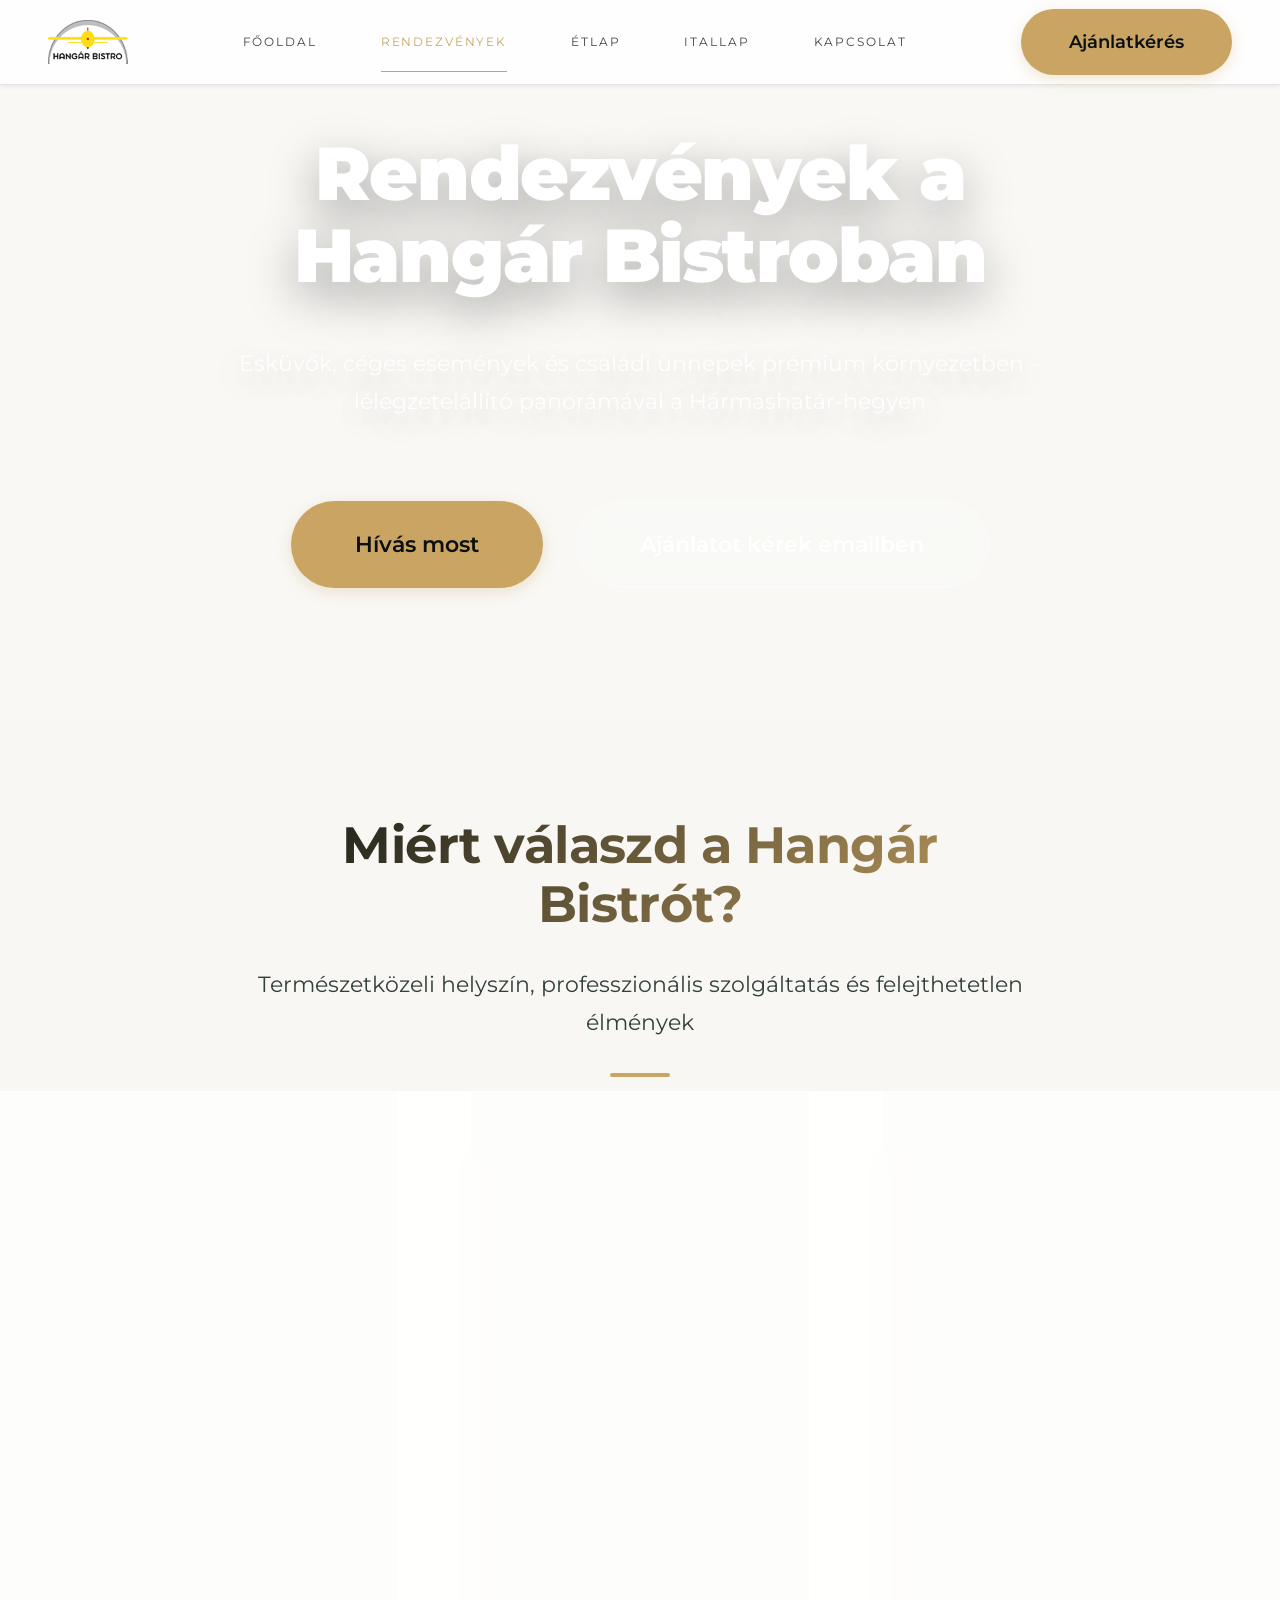
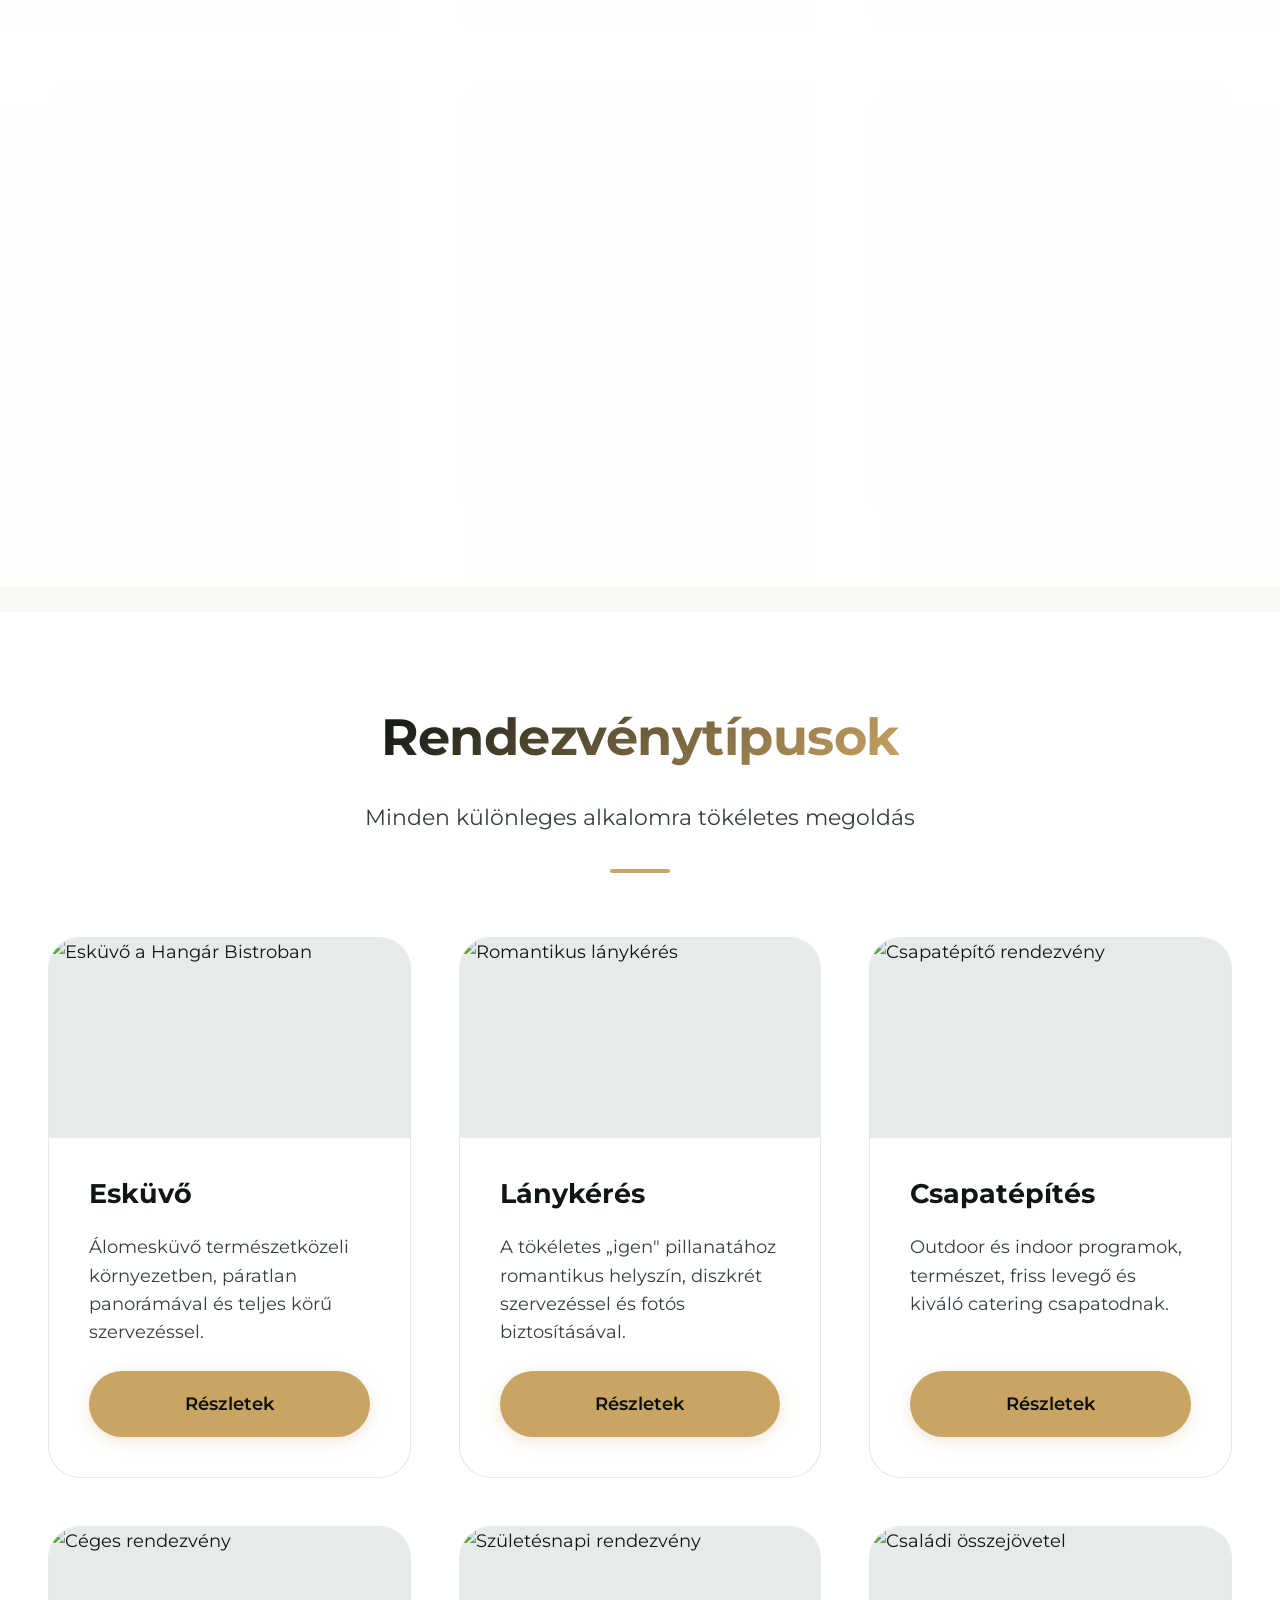
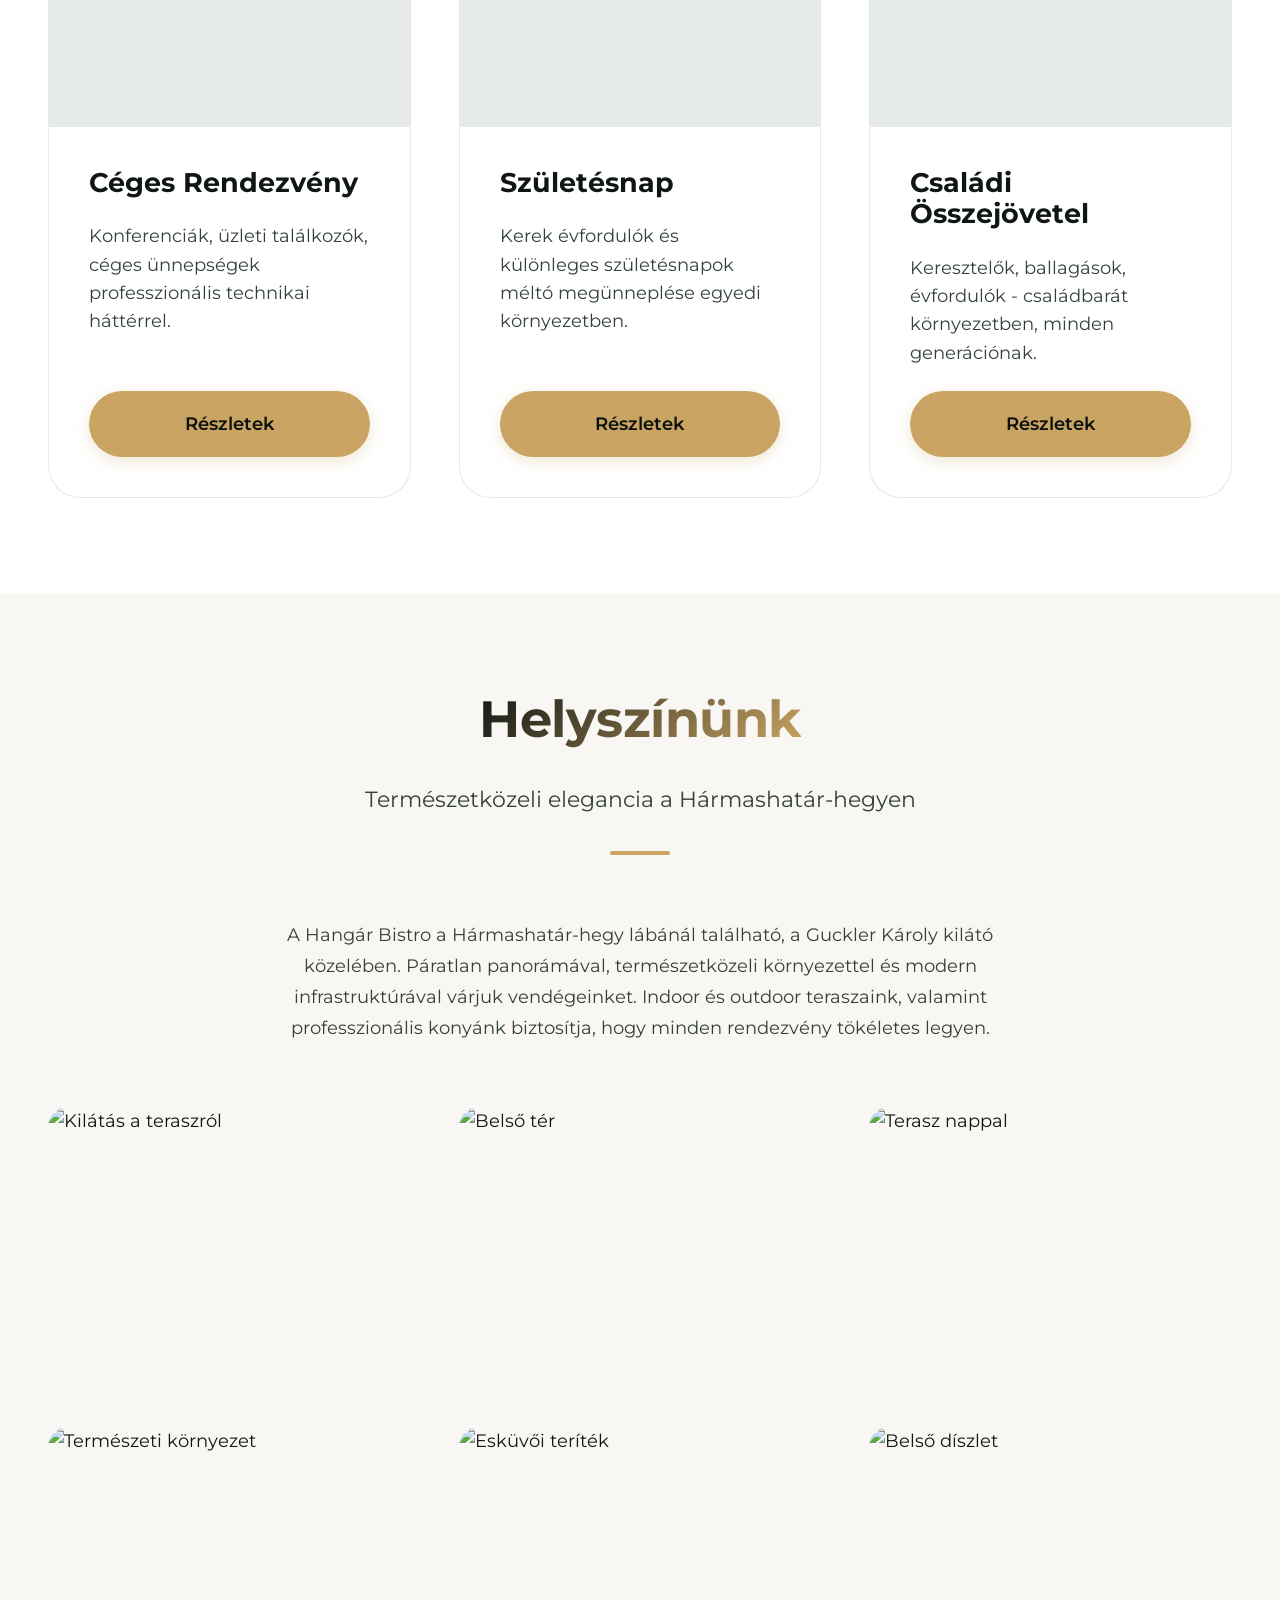
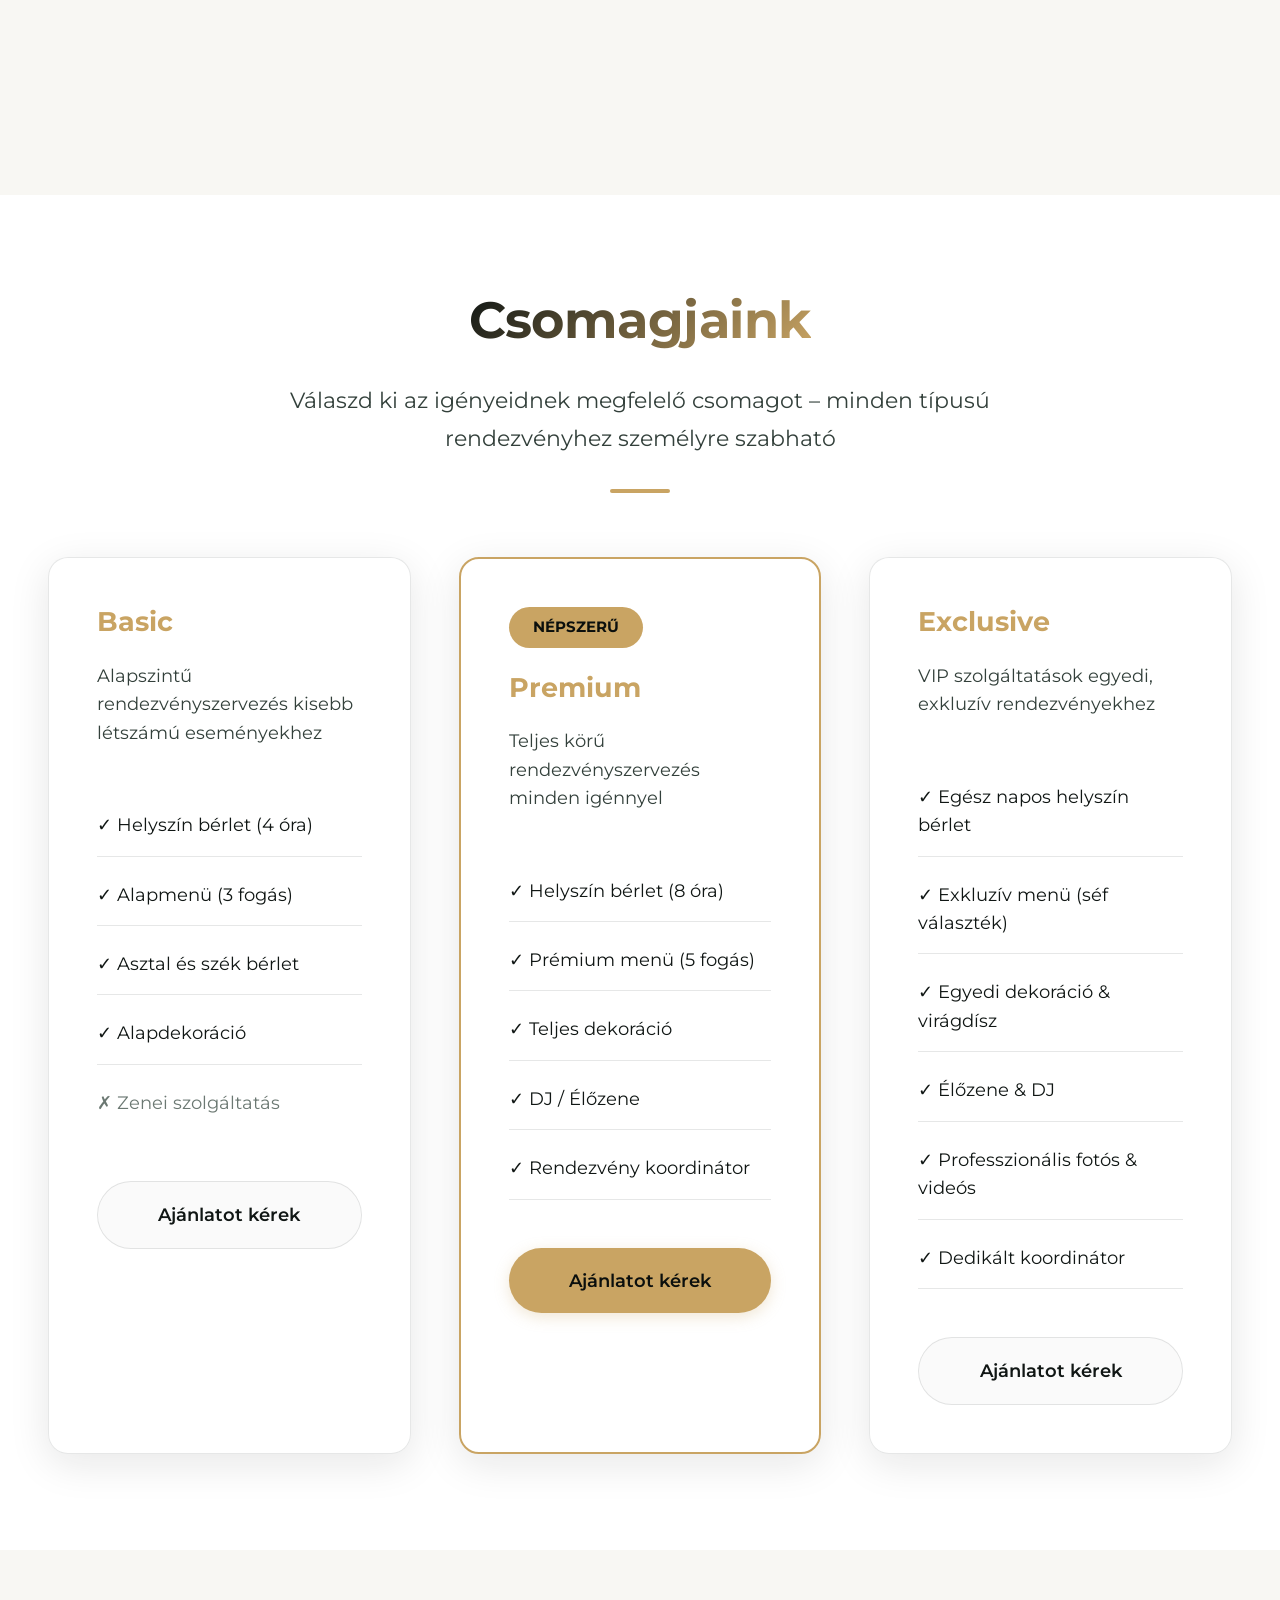
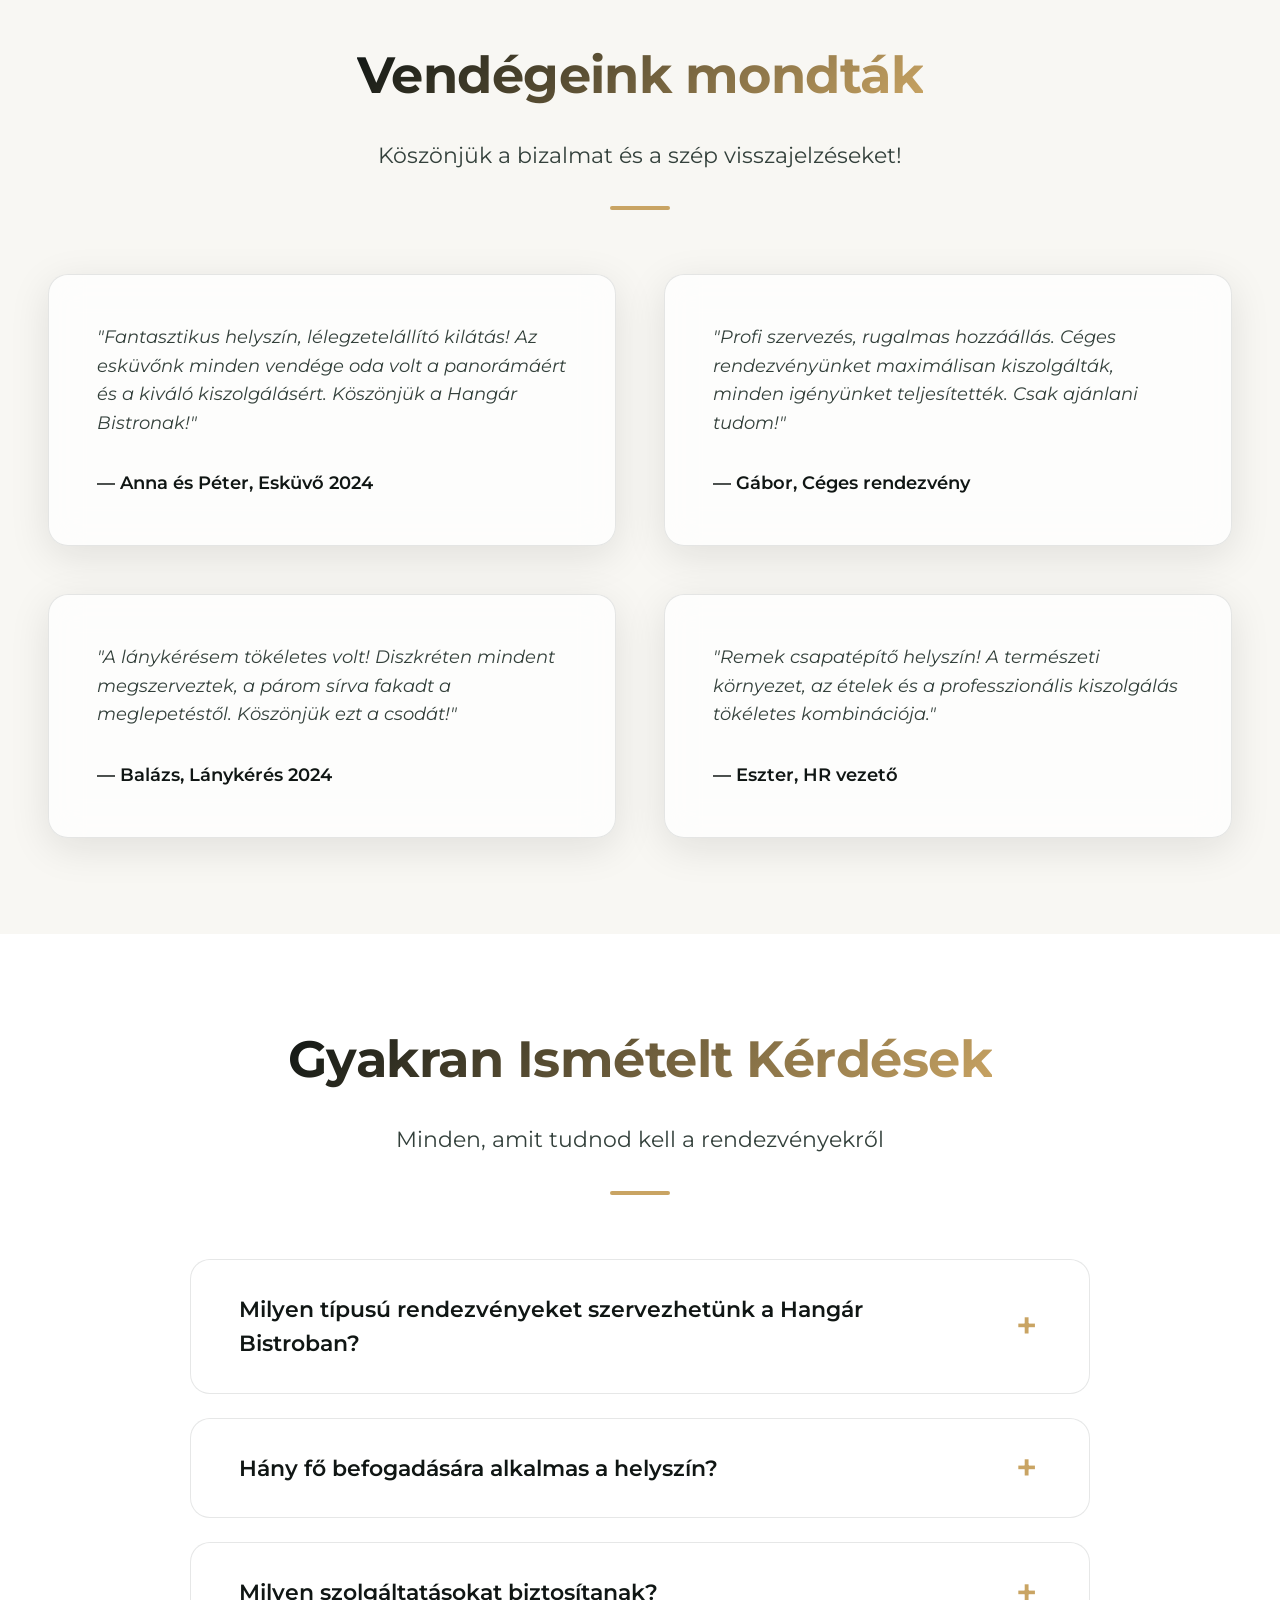
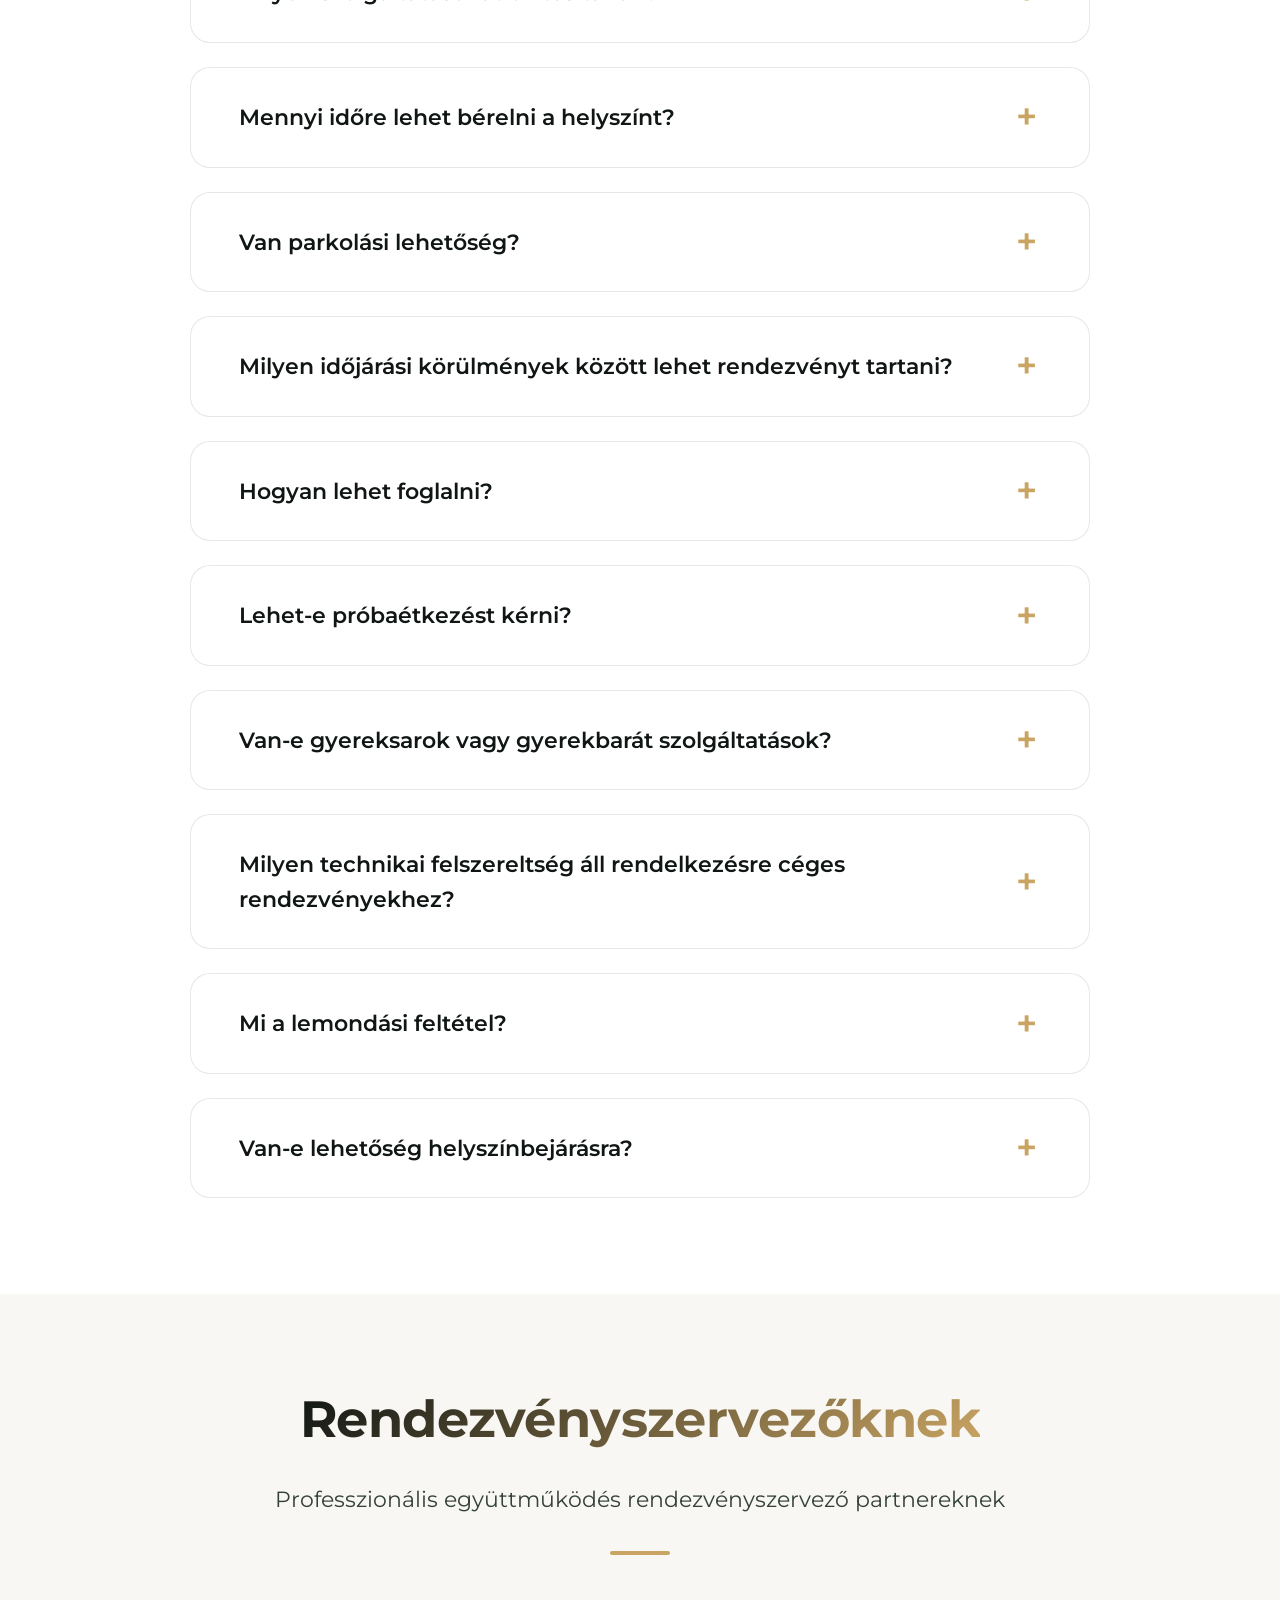
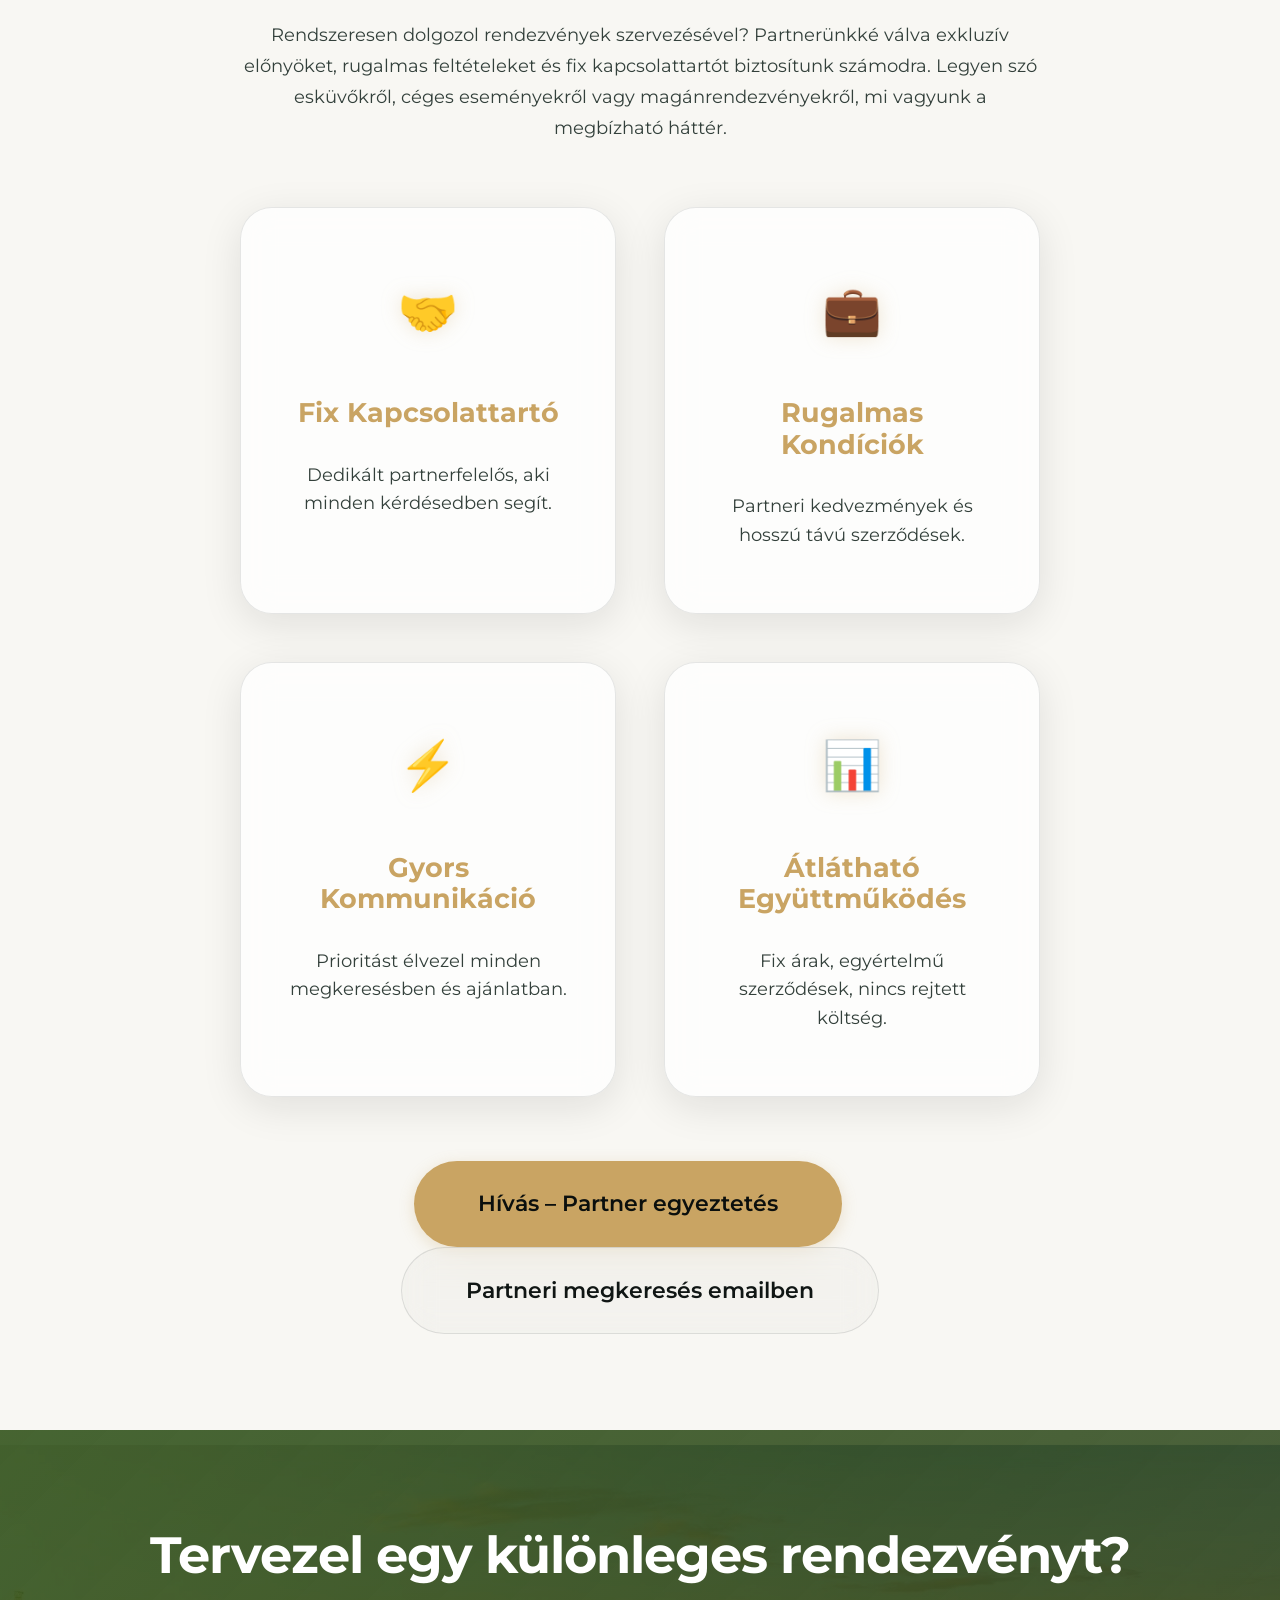
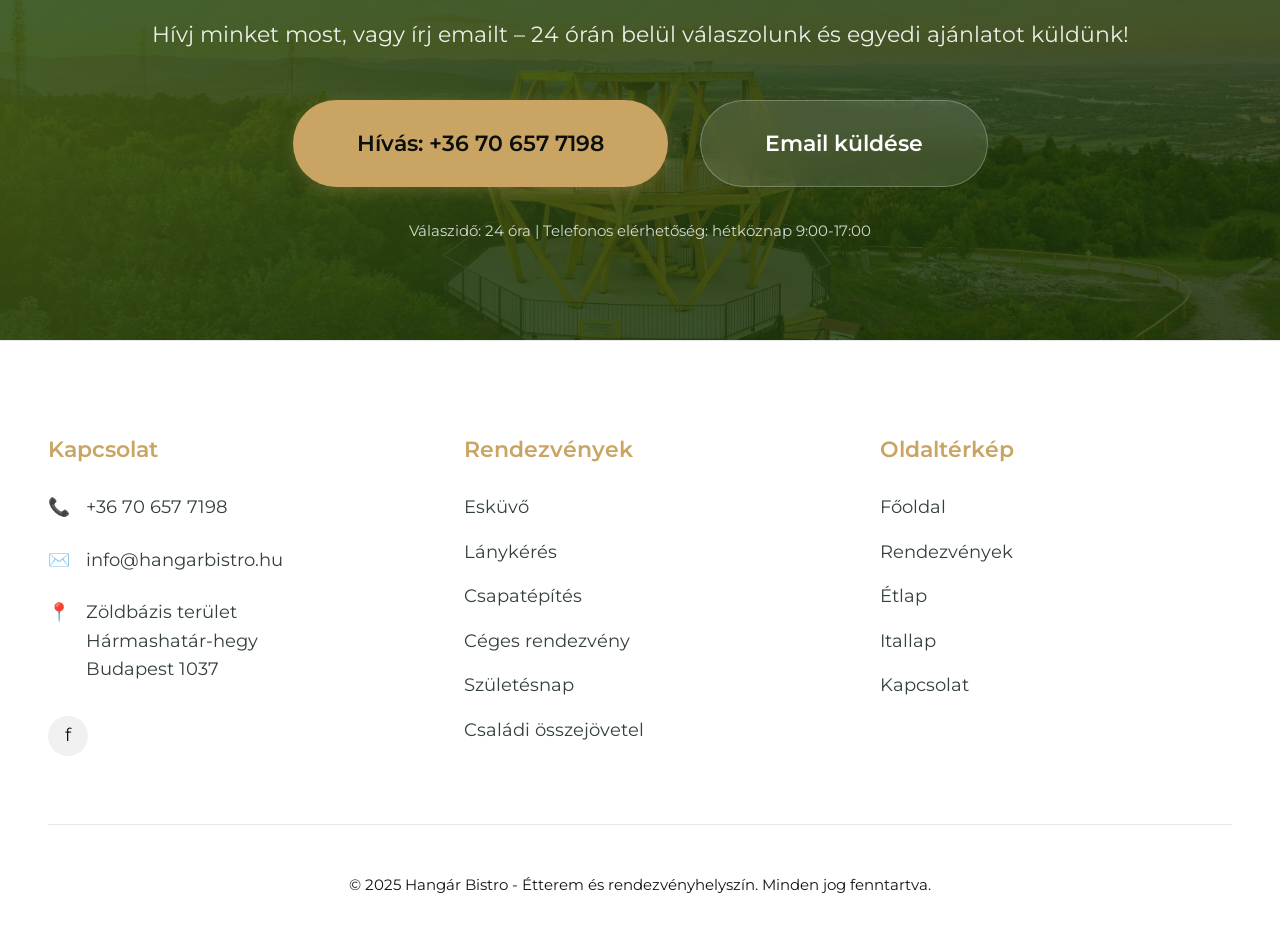
==== commit 7cc2903d: "Initial commit" ====
--- a/rendezvenyek/index.html
+++ b/rendezvenyek/index.html
@@ -104,7 +104,7 @@
   <main id="main-content">
 
     <!-- Hero Section -->
-    <section class="hero" style="background-image: url('https://images.unsplash.com/photo-1464366400600-7168b8af9bc3?w=1920&q=80');">
+    <section class="hero hero--events" style="background-image: url('https://images.unsplash.com/photo-1464366400600-7168b8af9bc3?w=1920&q=80');">
       <div class="hero__overlay"></div>
       <div class="hero__content container">
         <h1 class="hero__title">Rendezvények a Hangár Bistroban</h1>
--- a/assets/css/base.css
+++ b/assets/css/base.css
@@ -33,6 +33,10 @@
   font-weight: var(--font-weight-bold);
   line-height: var(--line-height-tight);
   color: var(--color-text-primary);
+  hyphens: none;
+  -webkit-hyphens: none;
+  overflow-wrap: normal;
+  word-break: normal;
   margin-top: 0;
   margin-bottom: var(--space-3);
 }
--- a/assets/css/components.css
+++ b/assets/css/components.css
@@ -25,6 +25,18 @@
   z-index: 1;
 }
 
+@media (max-width: 420px) {
+  .btn {
+    white-space: normal;
+  }
+
+  .btn-lg,
+  .btn-large {
+    padding: var(--space-3) var(--space-6);
+    font-size: var(--font-size-base);
+  }
+}
+
 .btn::before {
   content: '';
   position: absolute;
--- a/assets/css/layout.css
+++ b/assets/css/layout.css
@@ -7,8 +7,8 @@
   max-width: var(--container-lg);
   margin-left: auto;
   margin-right: auto;
-  padding-left: var(--space-6);
-  padding-right: var(--space-6);
+  padding-left: clamp(1rem, 4vw, var(--space-6));
+  padding-right: clamp(1rem, 4vw, var(--space-6));
 }
 
 @media (min-width: 1440px) {
--- a/assets/css/pages.css
+++ b/assets/css/pages.css
@@ -11,6 +11,9 @@
   align-items: center;
   justify-content: center;
   background-color: var(--color-bg-primary);
+  background-size: cover;
+  background-position: center;
+  background-repeat: no-repeat;
   overflow: hidden;
 }
 
@@ -45,6 +48,12 @@
   z-index: 1;
 }
 
+/* Events listing hero: slightly lift the photo (avoid “too dark” look) */
+.hero--events {
+  background-color: rgba(255, 255, 255, 0.12);
+  background-blend-mode: screen;
+}
+
 .hero__content {
   position: relative;
   z-index: 2;
@@ -63,14 +72,14 @@
 }
 
 .hero__subtitle {
-  font-size: var(--font-size-lg);
+  font-size: clamp(0.9rem, 2.1vw, var(--font-size-lg));
   color: rgba(255, 255, 255, 0.92);
   text-shadow: 0 10px 32px rgba(0, 0, 0, 0.28);
   margin-bottom: var(--space-10);
   max-width: none;
   margin-left: auto;
   margin-right: auto;
-  white-space: nowrap;
+  white-space: normal;
   overflow-wrap: normal;
   word-break: keep-all;
   hyphens: none;
@@ -1022,14 +1031,23 @@
 /* Hero Section - Alternative naming */
 .hero-section {
   position: relative;
-  min-height: 60vh;
+  min-height: clamp(520px, 65vh, 760px);
   display: flex;
   align-items: center;
   justify-content: center;
   background-size: cover;
   background-position: center;
   background-repeat: no-repeat;
-  padding: var(--space-16) 0;
+  padding: var(--space-12) 0;
+  isolation: isolate;
+}
+
+.hero-section::before {
+  content: '';
+  position: absolute;
+  inset: 0;
+  background: linear-gradient(180deg, rgba(0, 0, 0, 0.22), rgba(0, 0, 0, 0.14));
+  z-index: 0;
 }
 
 .hero-content {
@@ -1047,14 +1065,16 @@
   font-weight: var(--font-weight-bold);
   margin-bottom: var(--space-4);
   line-height: 1.2;
+  text-shadow: 0 18px 50px rgba(0, 0, 0, 0.35);
 }
 
 .hero-subtitle {
   font-size: var(--font-size-xl);
   font-weight: var(--font-weight-regular);
-  margin-bottom: var(--space-8);
+  margin-bottom: var(--space-6);
   opacity: 0.95;
   line-height: 1.6;
+  text-shadow: 0 10px 32px rgba(0, 0, 0, 0.28);
 }
 
 .hero-cta-group {
@@ -1076,7 +1096,7 @@
 .section-description {
   font-size: var(--font-size-lg);
   text-align: center;
-  margin-bottom: var(--space-10);
+  margin-bottom: var(--space-6);
   color: var(--color-text-secondary);
   max-width: 700px;
   margin-left: auto;
@@ -1092,21 +1112,21 @@
   display: grid;
   grid-template-columns: repeat(auto-fit, minmax(280px, 1fr));
   gap: var(--space-6);
-  margin-top: var(--space-10);
+  margin-top: var(--space-6);
 }
 
 .feature-card {
   background: var(--glass-bg);
   border: 1px solid var(--glass-border);
   border-radius: var(--radius-lg);
-  padding: var(--space-8);
+  padding: var(--space-6);
   text-align: center;
   transition: transform 0.3s ease, box-shadow 0.3s ease;
 }
 
 .feature-card:hover {
   transform: translateY(-4px);
-  box-shadow: 0 8px 24px rgba(0, 0, 0, 0.1);
+  box-shadow: var(--shadow-md);
 }
 
 .feature-icon {
@@ -1146,7 +1166,7 @@
   max-width: 900px;
   margin: 0 auto;
   position: relative;
-  padding: var(--space-8) 0;
+  padding: var(--space-6) 0;
 }
 
 .timeline::before {
@@ -1162,7 +1182,7 @@
 .timeline-item {
   display: flex;
   gap: var(--space-6);
-  margin-bottom: var(--space-8);
+  margin-bottom: var(--space-6);
   position: relative;
 }
 
@@ -1216,21 +1236,22 @@
 .menu-packages-grid {
   display: grid;
   grid-template-columns: repeat(auto-fit, minmax(320px, 1fr));
-  gap: var(--space-8);
-  margin-top: var(--space-10);
+  gap: var(--space-6);
+  margin-top: var(--space-6);
 }
 
 .menu-package-card {
   background: var(--glass-bg);
   border: 1px solid var(--glass-border);
   border-radius: var(--radius-lg);
-  padding: var(--space-8);
+  padding: var(--space-6);
   position: relative;
 }
 
 .menu-package-card.featured {
   border: 2px solid var(--color-accent);
-  transform: scale(1.02);
+  transform: none;
+  box-shadow: var(--shadow-md);
 }
 
 .menu-package-card .package-badge {
@@ -1303,7 +1324,7 @@
   background: var(--glass-bg);
   border-radius: var(--radius-lg);
   padding: var(--space-6);
-  margin-top: var(--space-10);
+  margin-top: var(--space-6);
   text-align: center;
 }
 
@@ -1321,7 +1342,7 @@
   display: grid;
   grid-template-columns: repeat(auto-fit, minmax(280px, 1fr));
   gap: var(--space-4);
-  margin-top: var(--space-10);
+  margin-top: var(--space-6);
 }
 
 .gallery-item {
@@ -1352,15 +1373,15 @@
 .packages-grid {
   display: grid;
   grid-template-columns: repeat(auto-fit, minmax(320px, 1fr));
-  gap: var(--space-8);
-  margin-top: var(--space-10);
+  gap: var(--space-6);
+  margin-top: var(--space-6);
 }
 
 .package-card {
   background: white;
   border: 1px solid var(--glass-border);
   border-radius: var(--radius-lg);
-  padding: var(--space-8);
+  padding: var(--space-6);
   position: relative;
   display: flex;
   flex-direction: column;
@@ -1368,8 +1389,8 @@
 
 .package-card.featured {
   border: 2px solid var(--color-accent);
-  transform: scale(1.02);
-  box-shadow: 0 8px 24px rgba(0, 0, 0, 0.1);
+  transform: none;
+  box-shadow: var(--shadow-md);
 }
 
 .package-card .package-badge {
@@ -1433,7 +1454,7 @@
   display: grid;
   grid-template-columns: repeat(auto-fit, minmax(300px, 1fr));
   gap: var(--space-6);
-  margin-top: var(--space-10);
+  margin-top: var(--space-6);
 }
 
 .cross-sell-card {
@@ -1497,7 +1518,7 @@
   background: var(--glass-bg);
   border: 1px solid var(--glass-border);
   border-radius: var(--radius-lg);
-  padding: var(--space-10);
+  padding: var(--space-8);
   text-align: center;
   max-width: 900px;
   margin: 0 auto;
@@ -1546,8 +1567,14 @@
 .cta-banner-description {
   font-size: var(--font-size-lg);
   color: rgba(255, 255, 255, 0.9);
-  margin-bottom: var(--space-8);
+  margin-bottom: var(--space-6);
   line-height: var(--line-height-relaxed);
+}
+
+/* Alias: some event pages use btn-large instead of btn-lg */
+.btn-large {
+  padding: var(--space-4) var(--space-8);
+  font-size: var(--font-size-lg);
 }
 
 .cta-banner-buttons {
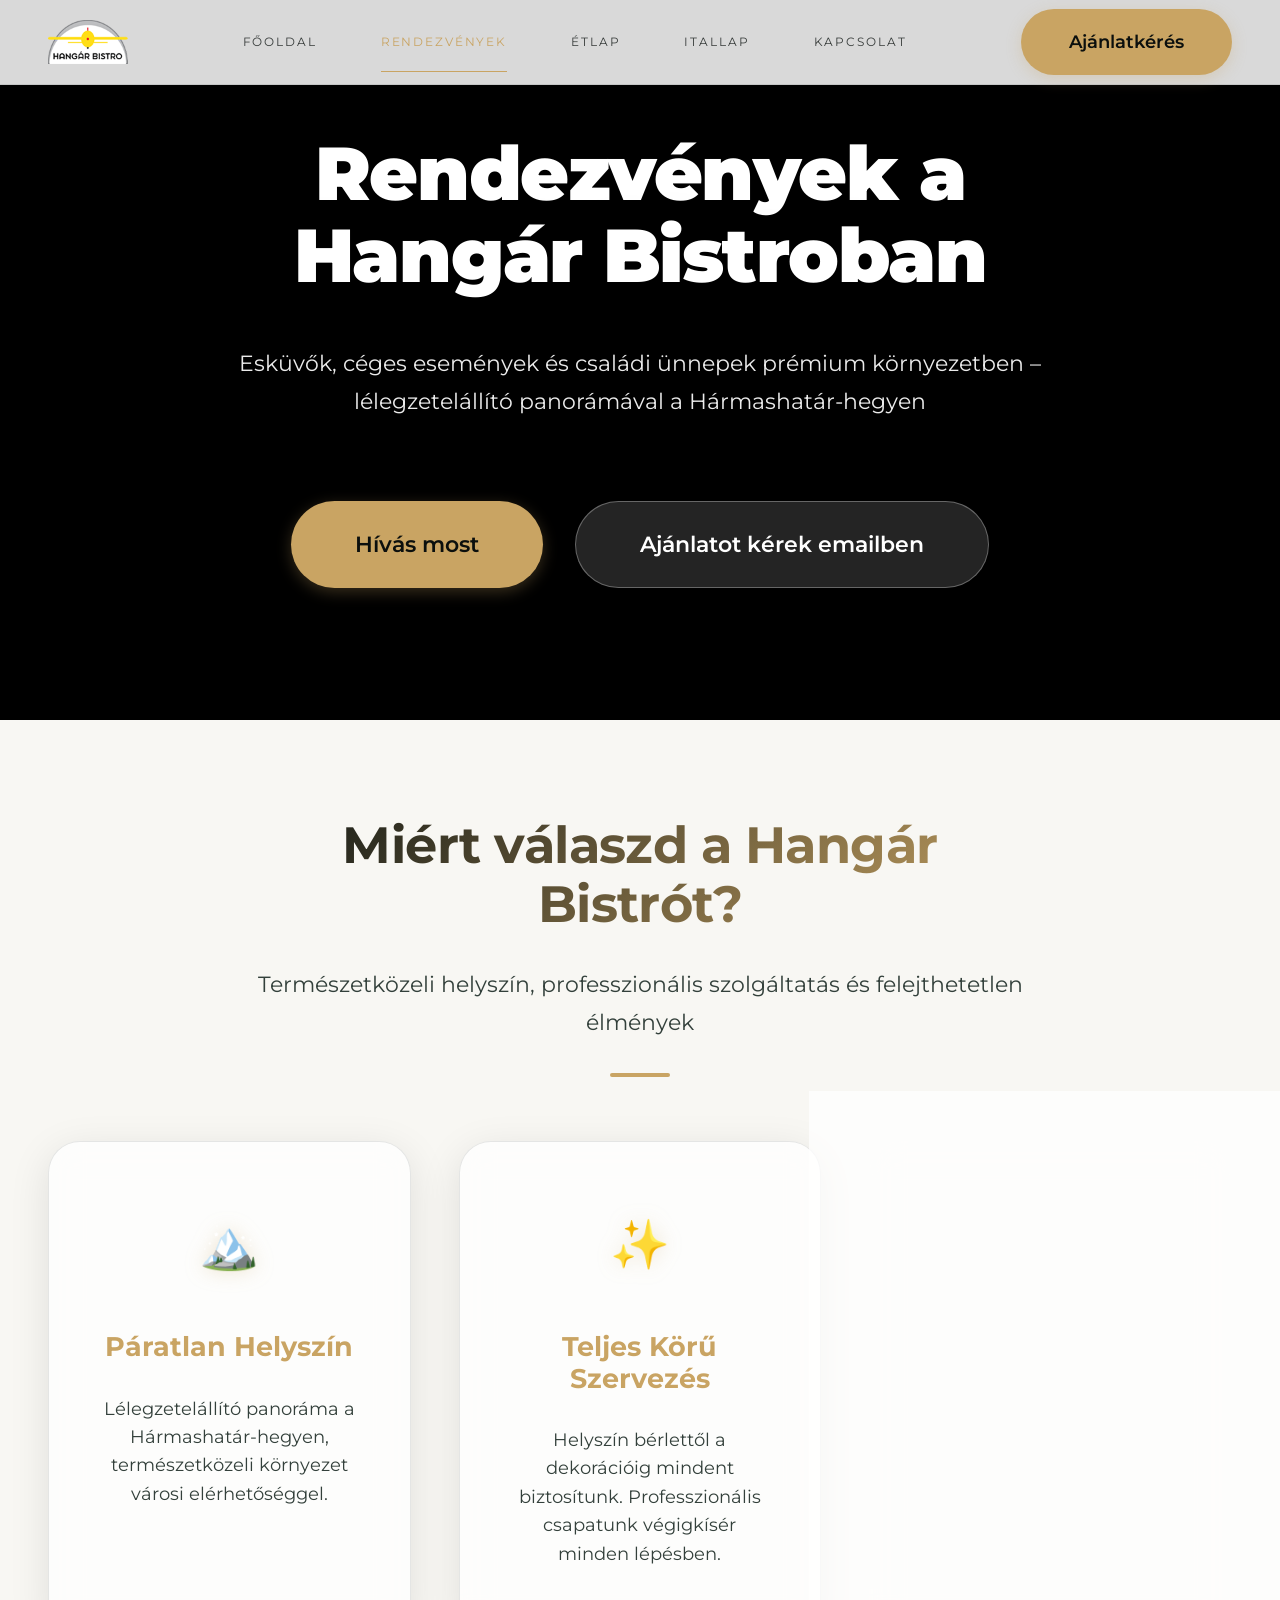
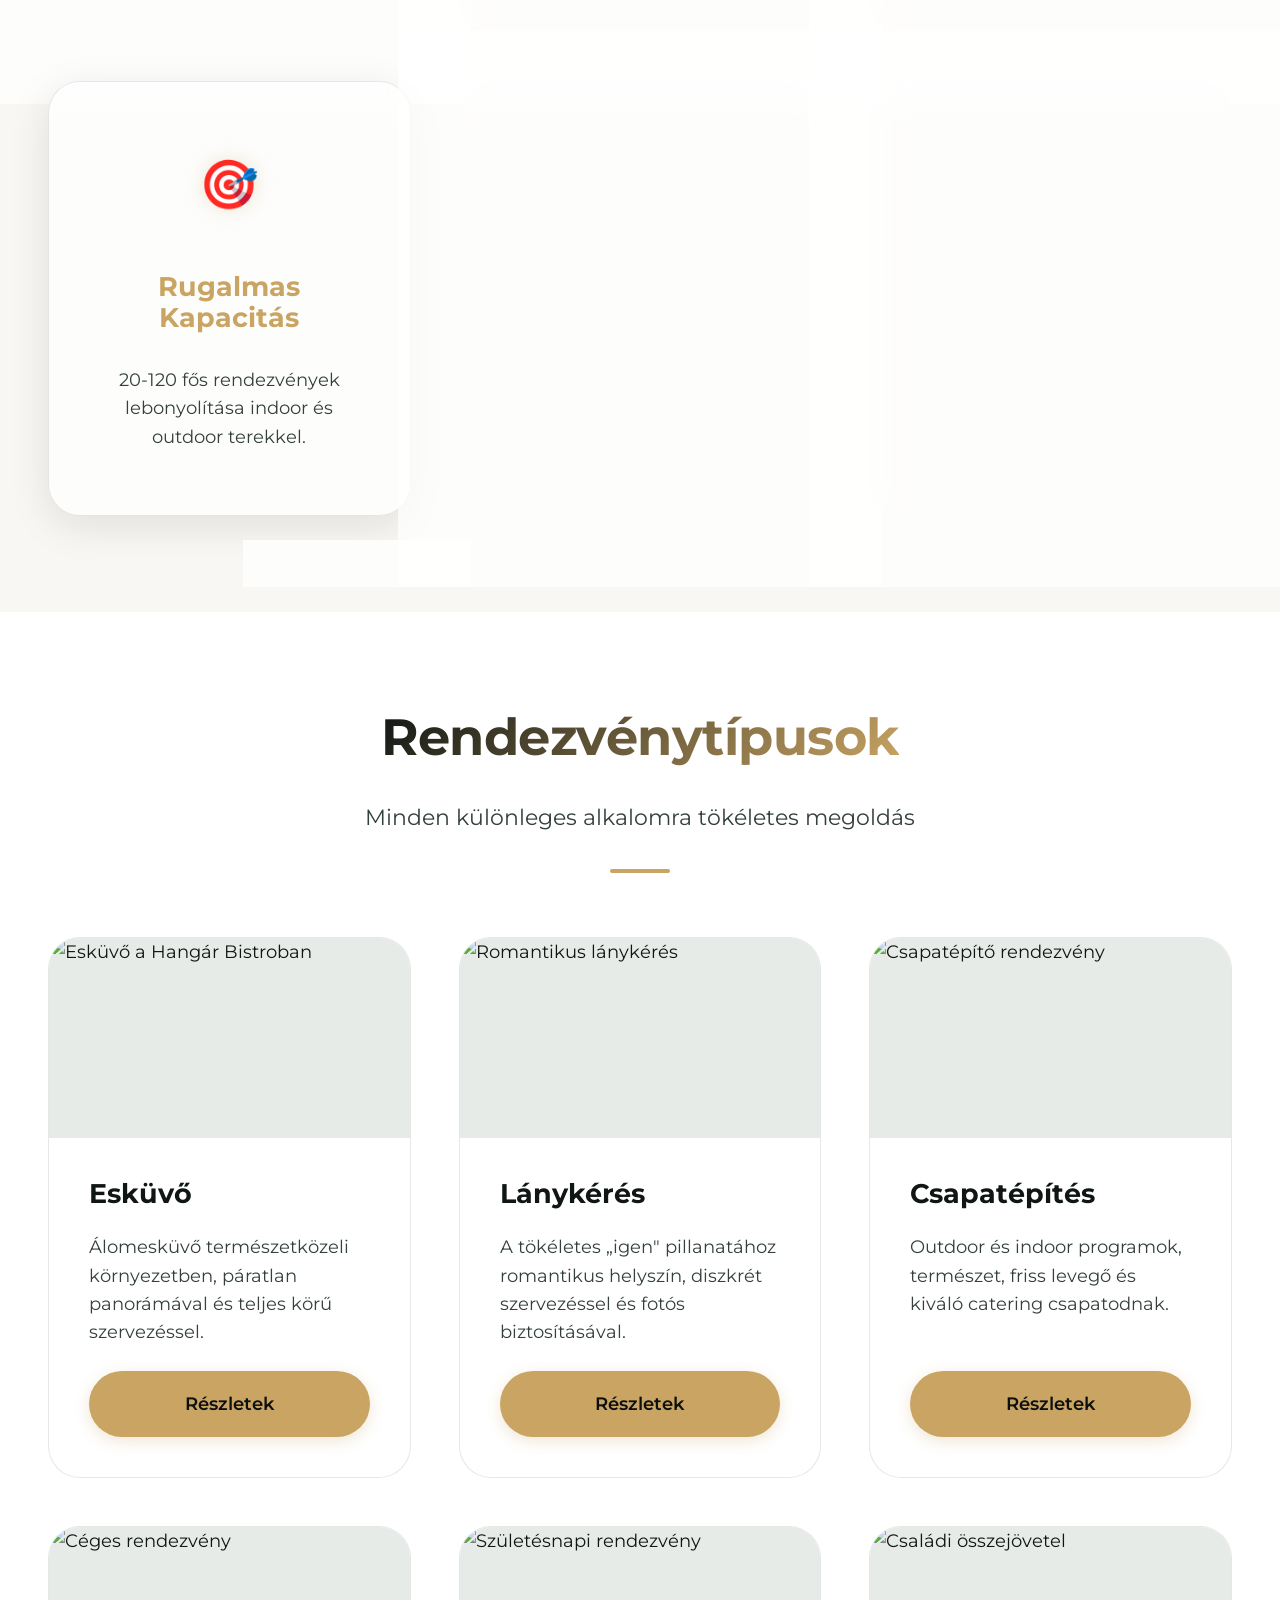
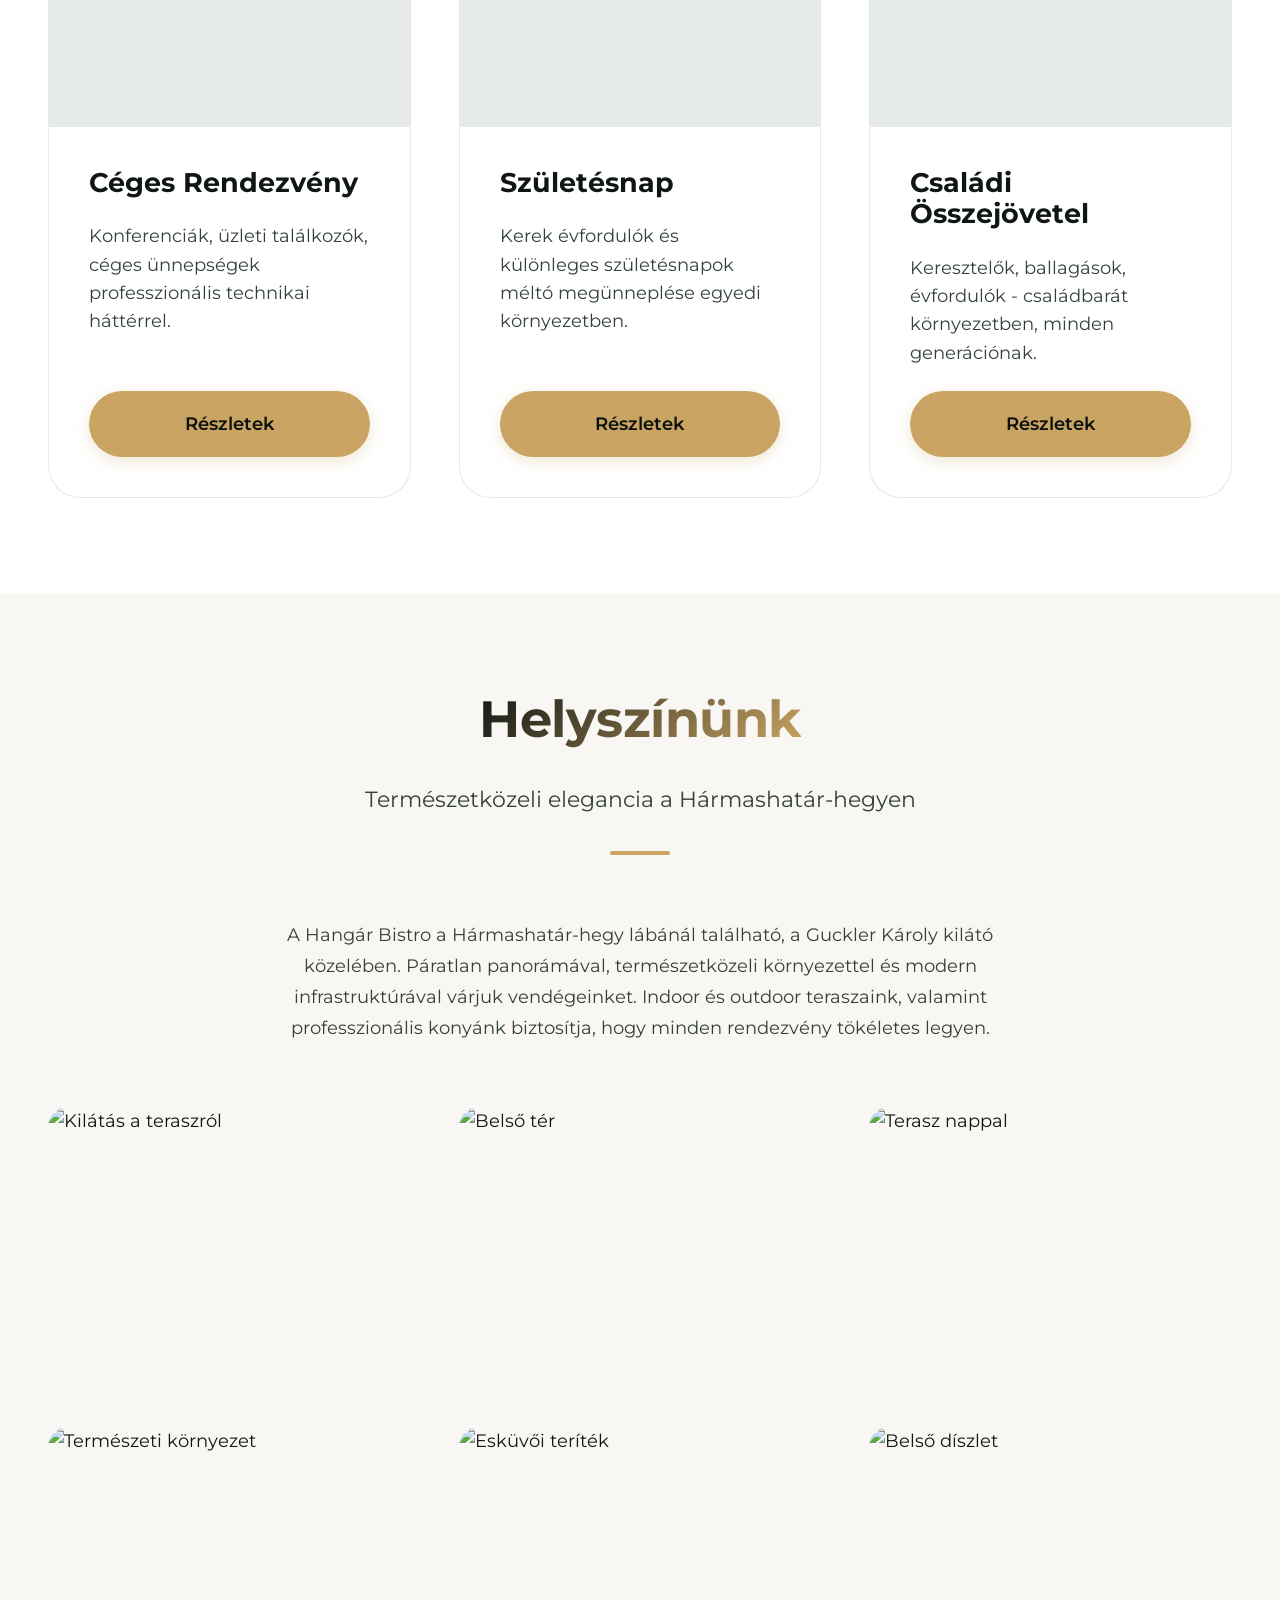
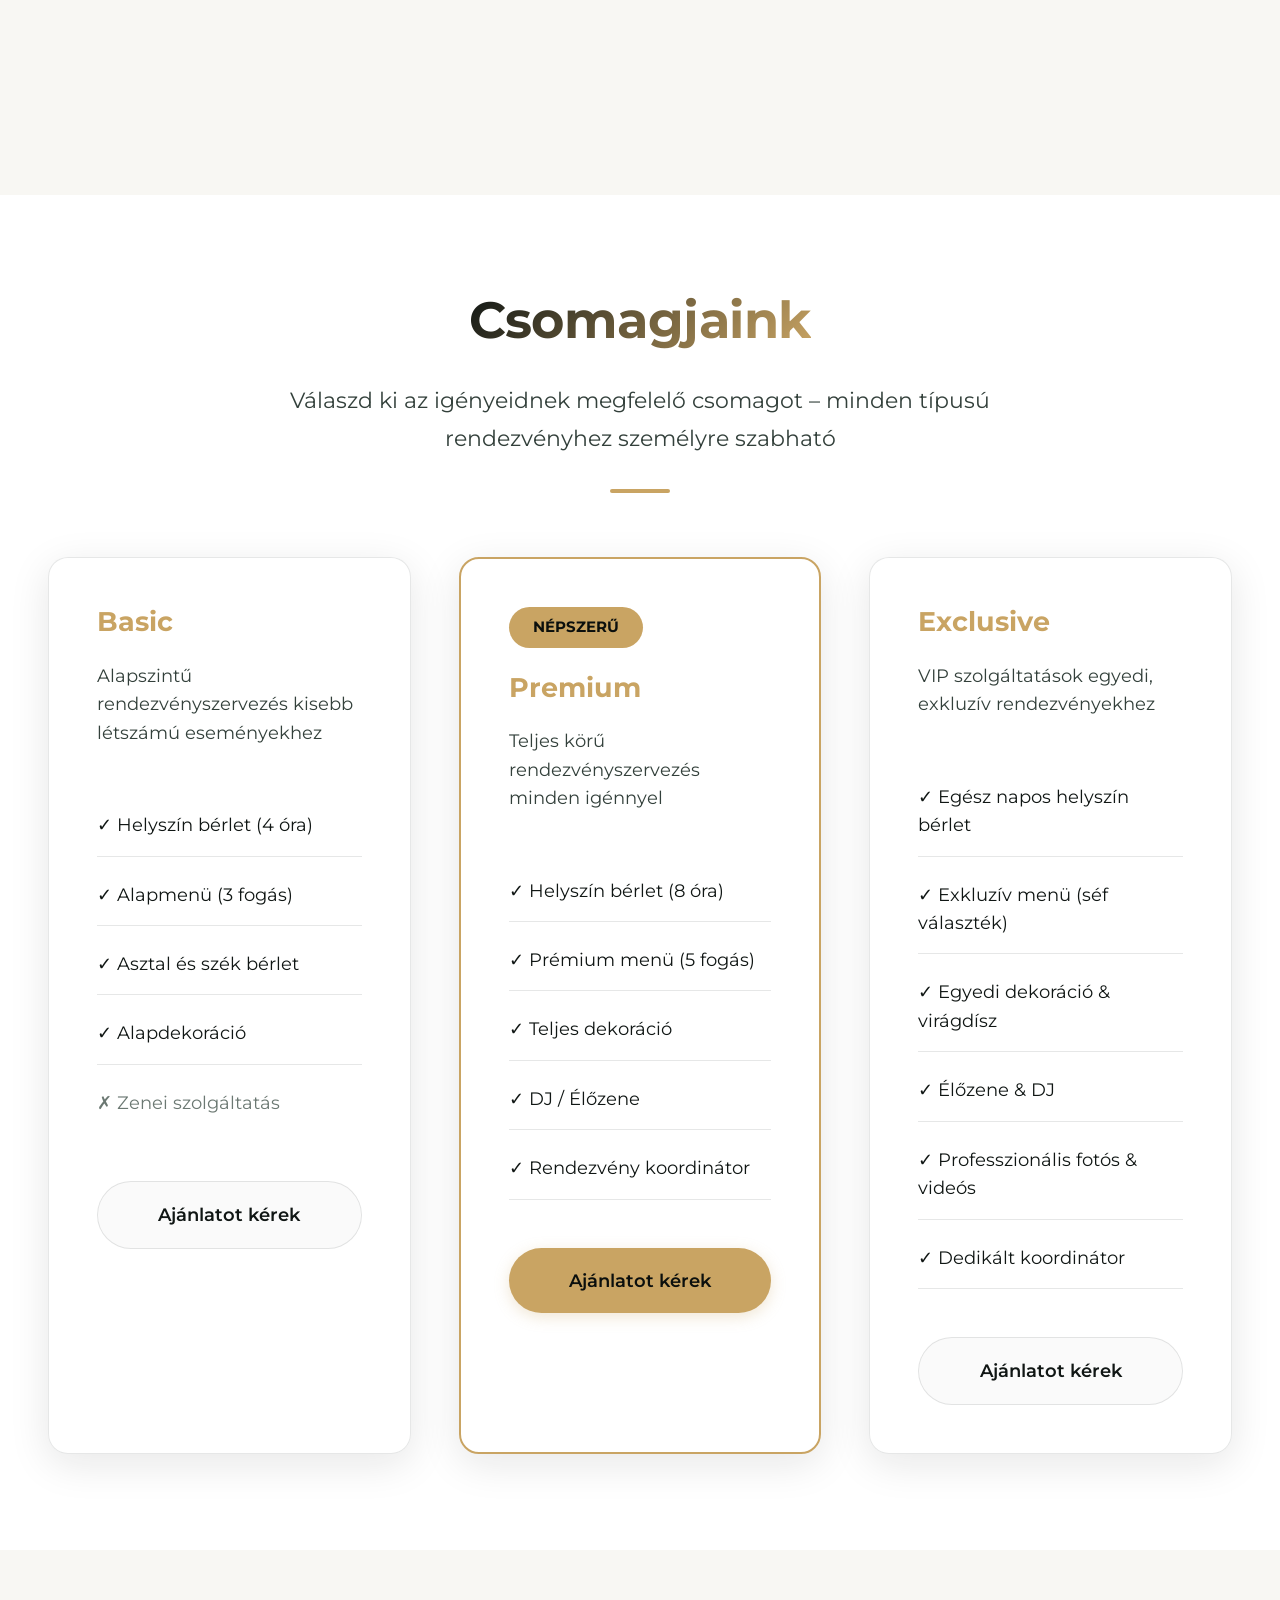
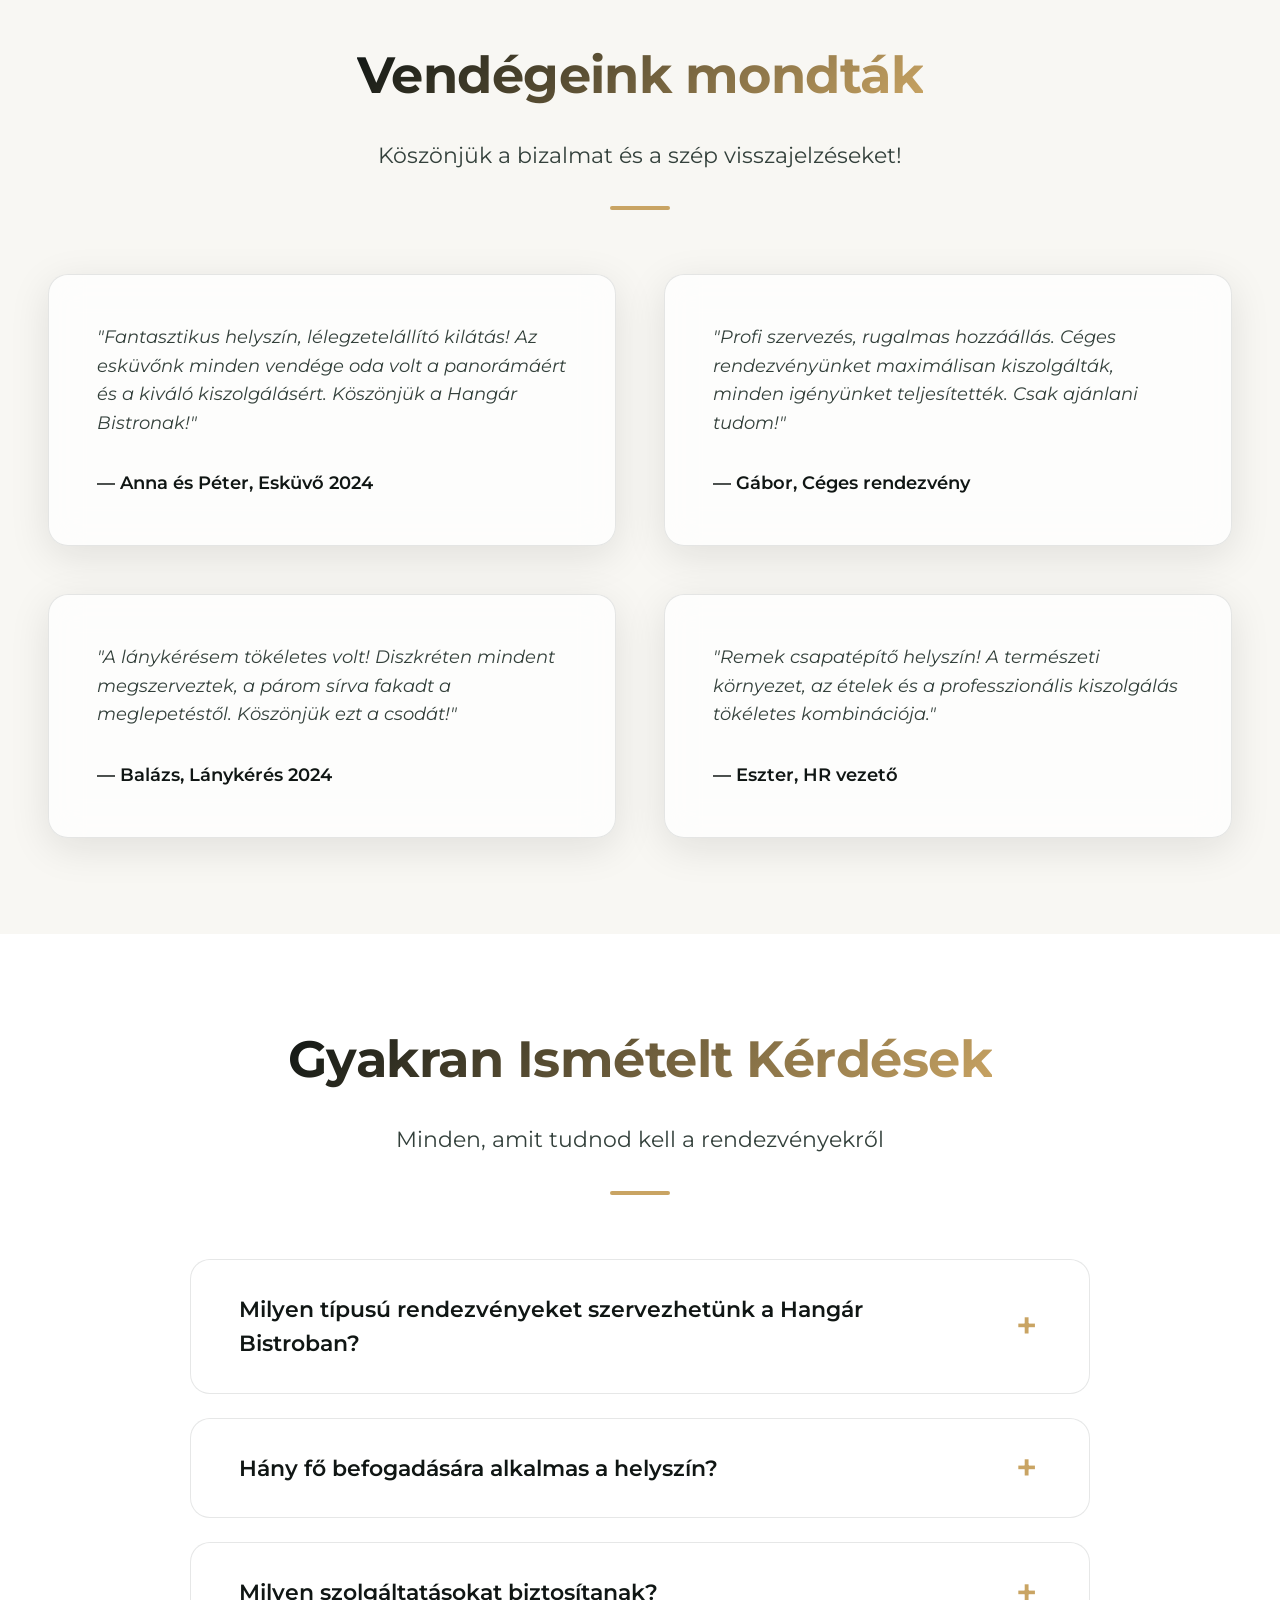
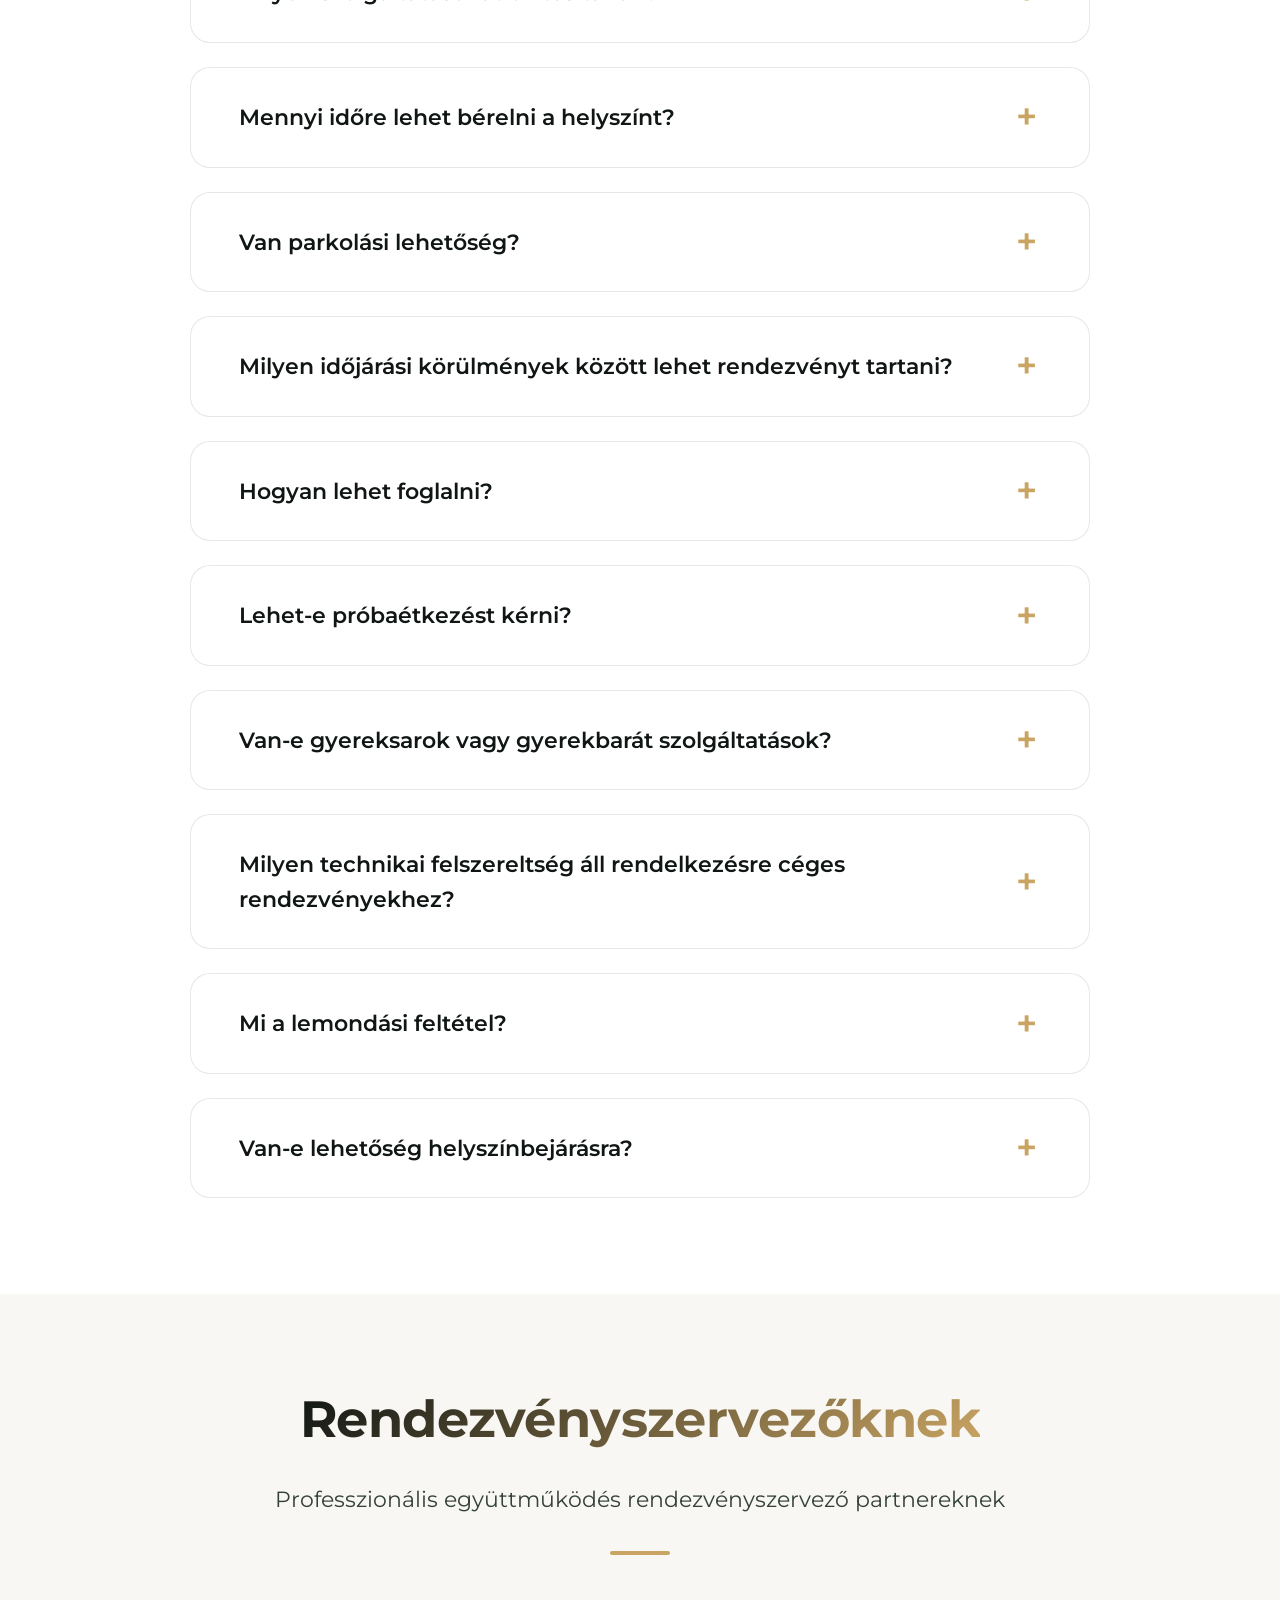
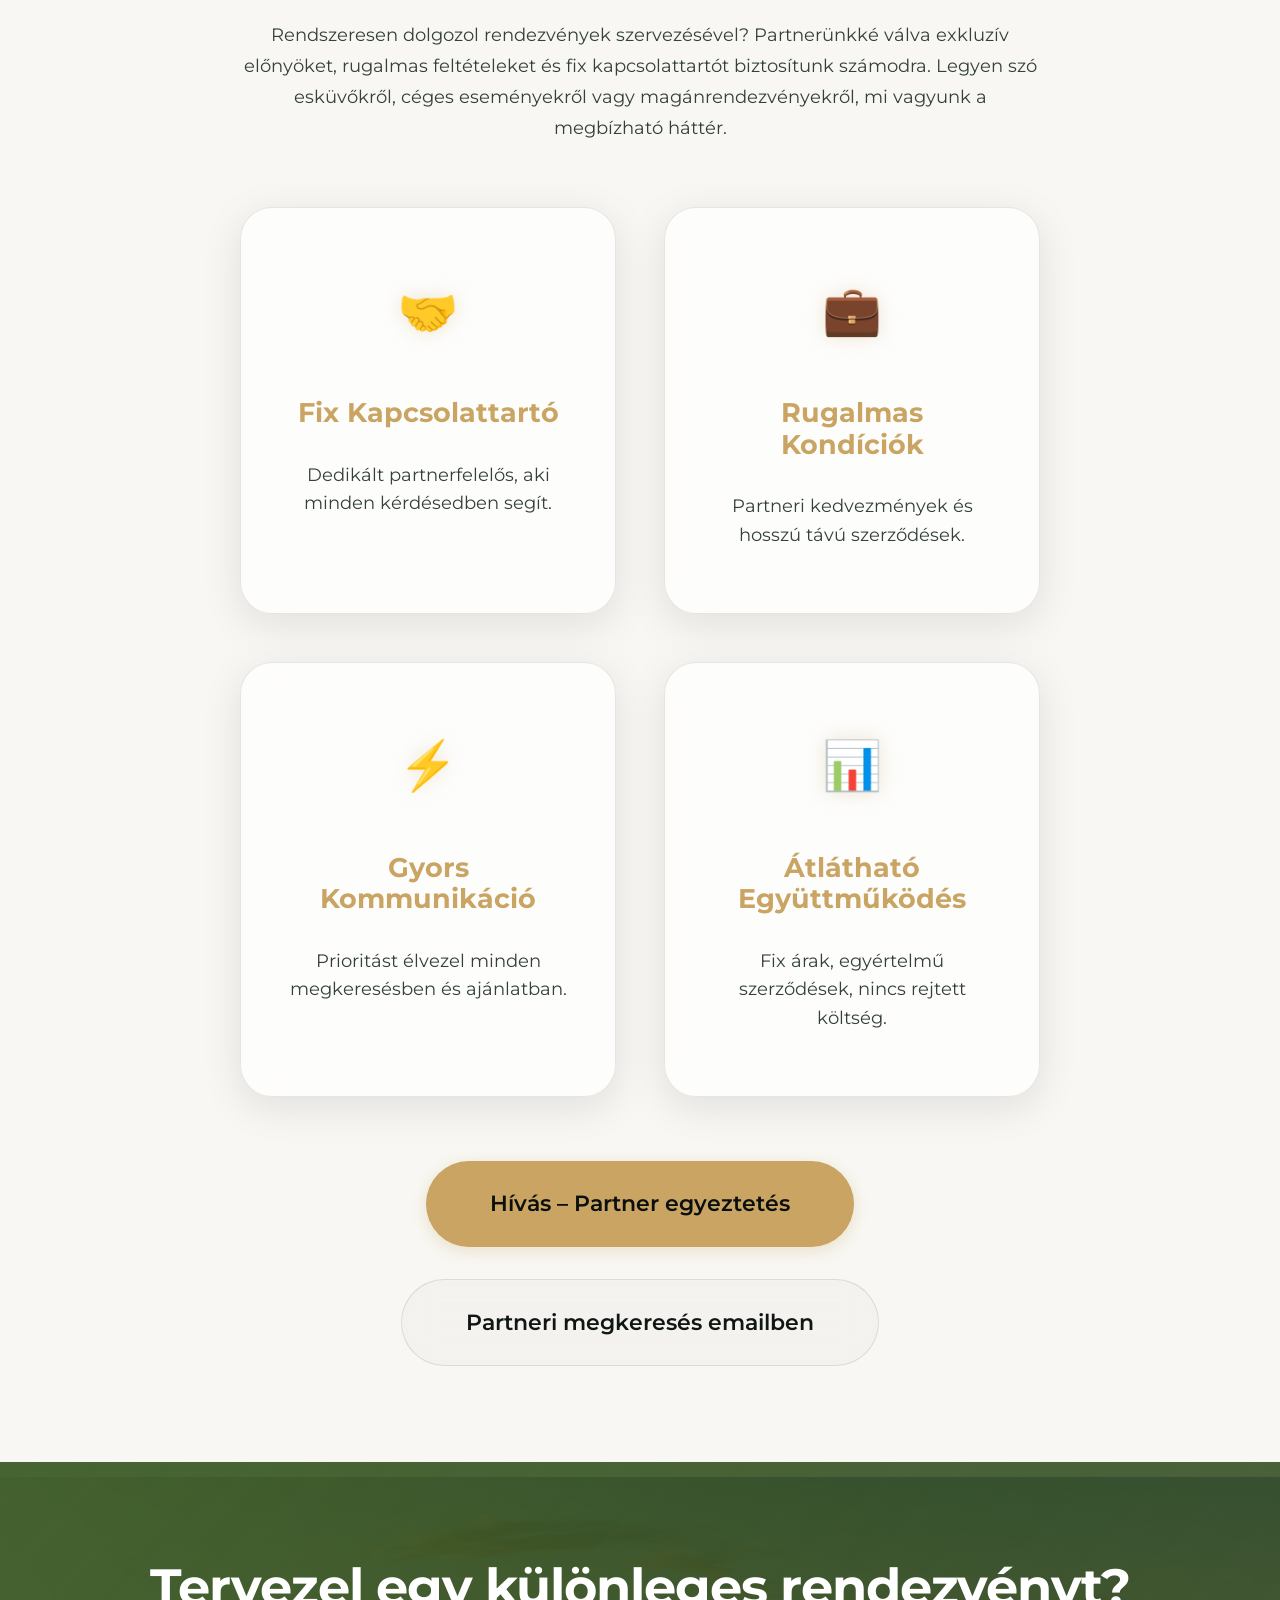
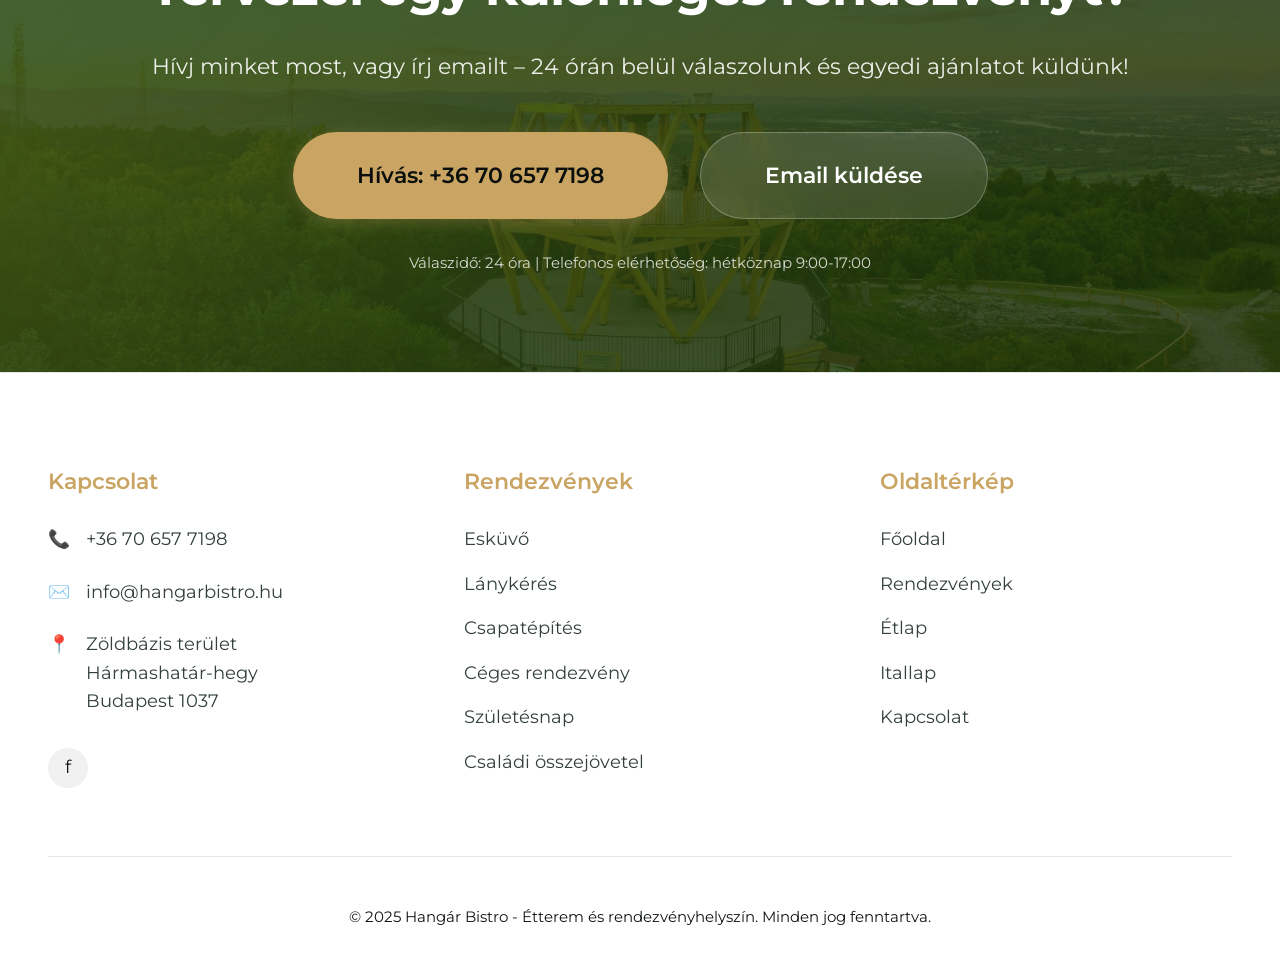
==== commit ac92e009: "Initial commit" ====
--- a/rendezvenyek/index.html
+++ b/rendezvenyek/index.html
@@ -16,7 +16,7 @@
   <meta property="og:title" content="Rendezvények | Hangár Bistro - Esküvő, Céges Rendezvény, Csapatépítés">
   <meta property="og:description"
     content="Prémium rendezvényhelyszín a Hármashatár-hegyen. Esküvők, lánykérések, céges események és családi ünnepek.">
-  <meta property="og:image" content="https://hangarbistro.hu/assets/images/rendezvenyek/hero/events-hero.jpg">
+  <meta property="og:image" content="https://images.unsplash.com/photo-1464366400600-7168b8af9bc3?w=1200&q=80">
 
   <!-- Canonical -->
   <link rel="canonical" href="https://hangarbistro.hu/rendezvenyek/">
@@ -79,7 +79,7 @@
     "@context": "https://schema.org",
     "@type": "EventVenue",
     "name": "Hangár Bistro",
-    "image": "https://hangarbistro.hu/assets/images/rendezvenyek/hero/events-hero.jpg",
+    "image": "https://images.unsplash.com/photo-1464366400600-7168b8af9bc3?w=1200&q=80",
     "url": "https://hangarbistro.hu/rendezvenyek/",
     "telephone": "+36706577198",
     "email": "info@hangarbistro.hu",
@@ -681,9 +681,8 @@
             </div>
           </div>
 
-          <div style="text-align: center;">
-            <a href="tel:+36706577198" class="btn btn-primary btn-lg"
-              style="margin-right: var(--space-3);">Hívás – Partner egyeztetés</a>
+          <div class="hero__cta">
+            <a href="tel:+36706577198" class="btn btn-primary btn-lg">Hívás – Partner egyeztetés</a>
             <a href="mailto:info@hangarbistro.hu?subject=Partneri együttműködés – Rendezvényszervezői megkeresés&body=Kedves Hangár Bistro Csapat!%0D%0A%0D%0ACég/Szervezet neve:%0D%0AKapcsolattartó neve:%0D%0ATelefon:%0D%0AEmail:%0D%0AMunkaterület:%0D%0AEgyéb információ:%0D%0A%0D%0AÜdvözlettel"
               class="btn btn-secondary btn-lg">Partneri megkeresés emailben</a>
           </div>
--- a/assets/css/pages.css
+++ b/assets/css/pages.css
@@ -48,10 +48,16 @@
   z-index: 1;
 }
 
-/* Events listing hero: slightly lift the photo (avoid “too dark” look) */
+/* Events listing hero: blur + subtle dark overlay for readable white text */
 .hero--events {
-  background-color: rgba(255, 255, 255, 0.12);
-  background-blend-mode: screen;
+  background-color: #000;
+}
+
+.hero--events .hero__overlay {
+  display: block;
+  background: linear-gradient(180deg, rgba(0, 0, 0, 0.42), rgba(0, 0, 0, 0.28));
+  backdrop-filter: blur(6px);
+  -webkit-backdrop-filter: blur(6px);
 }
 
 .hero__content {
@@ -833,14 +839,41 @@
   transition: transform var(--transition-base);
 }
 
+.faq-question svg.faq-icon {
+  display: block;
+}
+
+/* SVG icon variant (event pages): switch plus/minus paths via aria-expanded */
+.faq-icon-minus {
+  display: none;
+}
+
+.faq-icon-plus {
+  display: block;
+}
+
+.faq-question[aria-expanded="true"] .faq-icon-minus {
+  display: block;
+}
+
+.faq-question[aria-expanded="true"] .faq-icon-plus {
+  display: none;
+}
+
 .faq-question[aria-expanded="true"] .faq-icon {
   transform: rotate(180deg);
 }
 
 .faq-answer {
+  /* Some event pages ship without `hidden`, so keep answers closed by default */
+  display: none;
   padding: 0 var(--space-6) var(--space-4);
   color: var(--color-text-secondary);
   line-height: var(--line-height-relaxed);
+}
+
+.faq-question[aria-expanded="true"] + .faq-answer {
+  display: block;
 }
 
 .faq-answer p {
@@ -1046,7 +1079,10 @@
   content: '';
   position: absolute;
   inset: 0;
-  background: linear-gradient(180deg, rgba(0, 0, 0, 0.22), rgba(0, 0, 0, 0.14));
+  background: linear-gradient(180deg, rgba(0, 0, 0, 0.42), rgba(0, 0, 0, 0.28));
+  backdrop-filter: blur(6px);
+  -webkit-backdrop-filter: blur(6px);
+  pointer-events: none;
   z-index: 0;
 }
 
@@ -1065,6 +1101,7 @@
   font-weight: var(--font-weight-bold);
   margin-bottom: var(--space-4);
   line-height: 1.2;
+  color: var(--color-white);
   text-shadow: 0 18px 50px rgba(0, 0, 0, 0.35);
 }
 
@@ -1074,6 +1111,7 @@
   margin-bottom: var(--space-6);
   opacity: 0.95;
   line-height: 1.6;
+  color: rgba(255, 255, 255, 0.92);
   text-shadow: 0 10px 32px rgba(0, 0, 0, 0.28);
 }
 
@@ -1082,6 +1120,29 @@
   gap: var(--space-4);
   justify-content: center;
   flex-wrap: wrap;
+}
+
+/* Make CTA buttons readable on dark/blurred event heroes */
+.hero-section .btn-primary {
+  color: var(--color-white);
+  background-color: var(--color-accent);
+  background-color: color-mix(in srgb, var(--color-accent), #000 18%);
+  box-shadow: 0 10px 28px rgba(0, 0, 0, 0.25);
+}
+
+.hero-section .btn-primary:hover:not(:disabled) {
+  background-color: color-mix(in srgb, var(--color-accent), #000 10%);
+}
+
+.hero-section .btn-secondary {
+  background: rgba(255, 255, 255, 0.14);
+  border-color: rgba(255, 255, 255, 0.25);
+  color: var(--color-white);
+}
+
+.hero-section .btn-secondary:hover:not(:disabled) {
+  background: rgba(255, 255, 255, 0.18);
+  border-color: rgba(255, 255, 255, 0.35);
 }
 
 /* Section Titles - Alternative naming */
@@ -1519,14 +1580,18 @@
   border: 1px solid var(--glass-border);
   border-radius: var(--radius-lg);
   padding: var(--space-8);
-  text-align: center;
+  display: grid;
+  grid-template-columns: 1fr auto;
+  align-items: center;
+  gap: var(--space-10);
+  text-align: left;
   max-width: 900px;
   margin: 0 auto;
 }
 
 .organizers-cta-content {
-  max-width: 600px;
-  margin: 0 auto;
+  max-width: none;
+  margin: 0;
 }
 
 .organizers-cta-title {
@@ -1544,9 +1609,31 @@
 }
 
 .organizers-cta-icon {
-  margin-top: var(--space-6);
+  margin-top: 0;
   color: var(--color-accent);
   opacity: 0.3;
+  display: flex;
+  align-items: center;
+  justify-content: center;
+}
+
+.organizers-cta-icon svg {
+  width: clamp(92px, 18vw, 140px);
+  height: auto;
+  display: block;
+  margin: 0 auto;
+}
+
+@media (max-width: 768px) {
+  .organizers-cta-card {
+    grid-template-columns: 1fr;
+    text-align: center;
+    gap: var(--space-6);
+  }
+
+  .organizers-cta-icon {
+    margin-top: var(--space-2);
+  }
 }
 
 /* CTA Banner - Alternative styles */
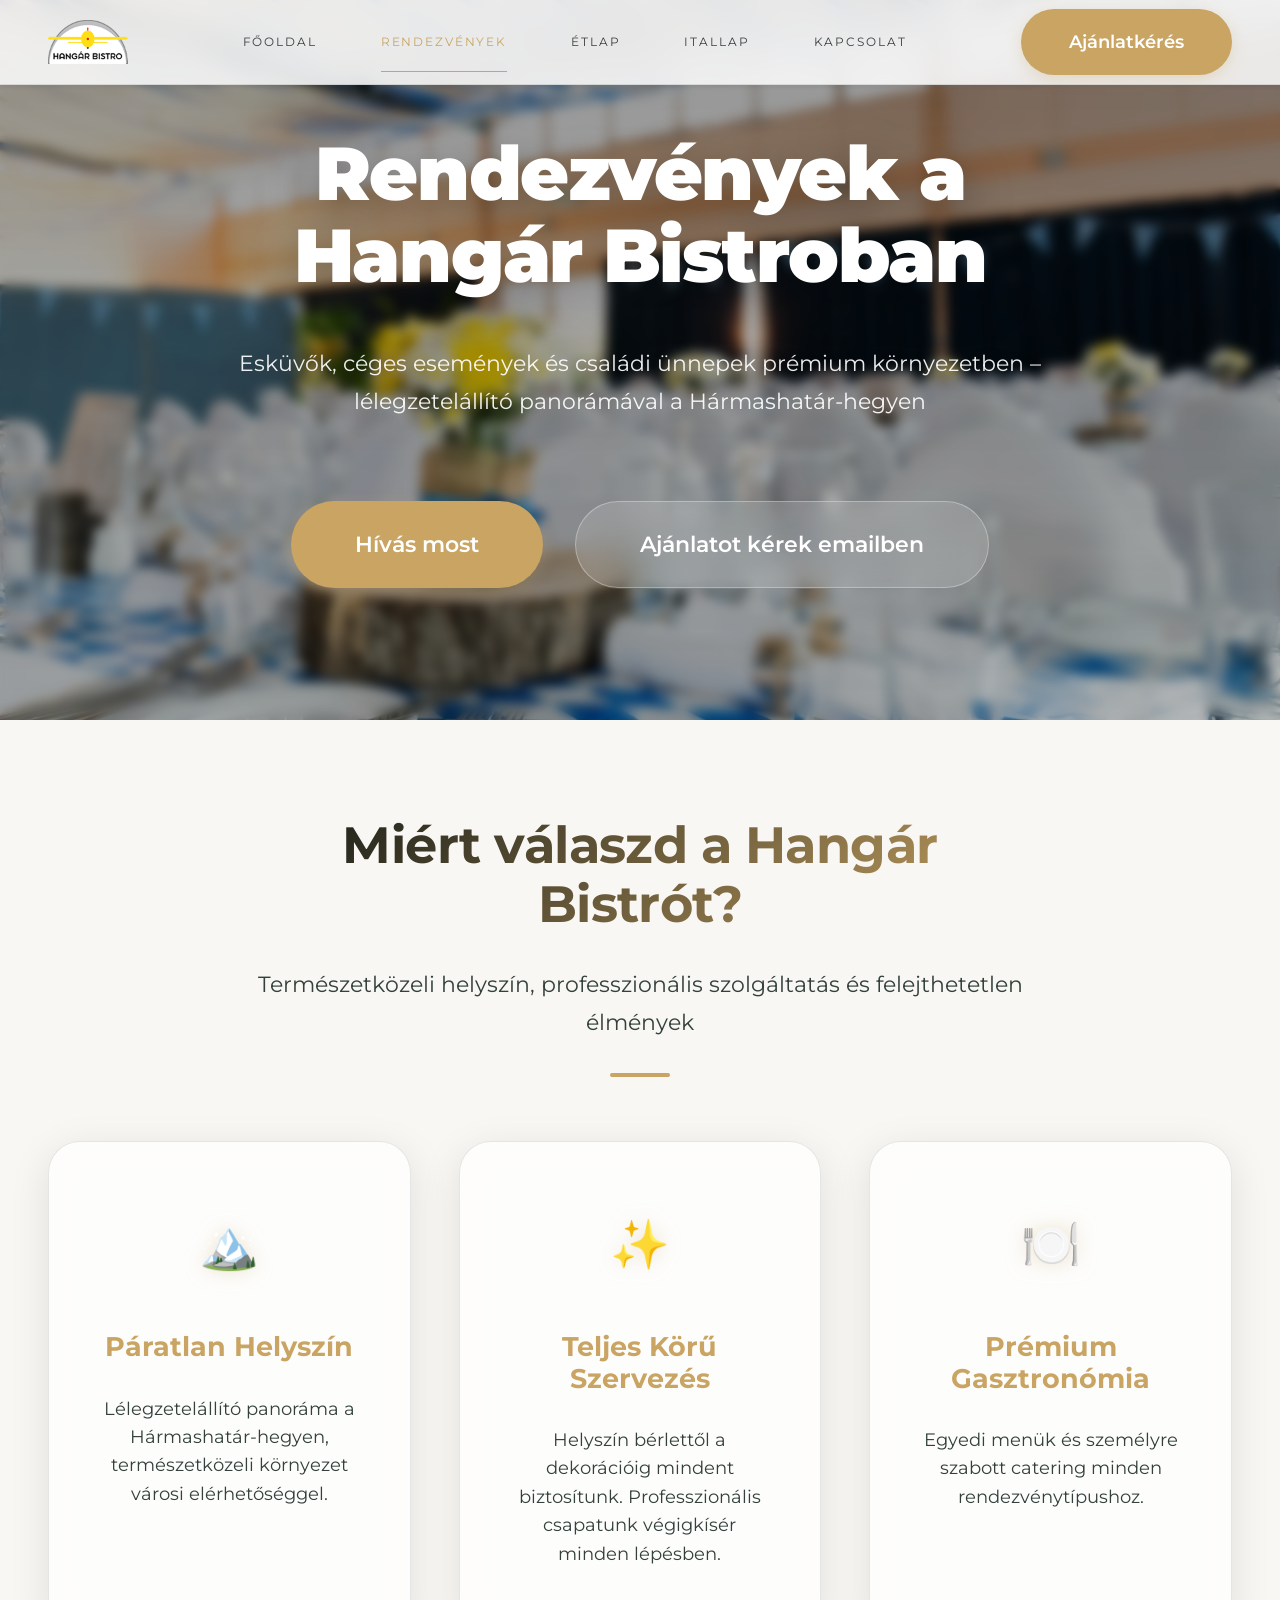
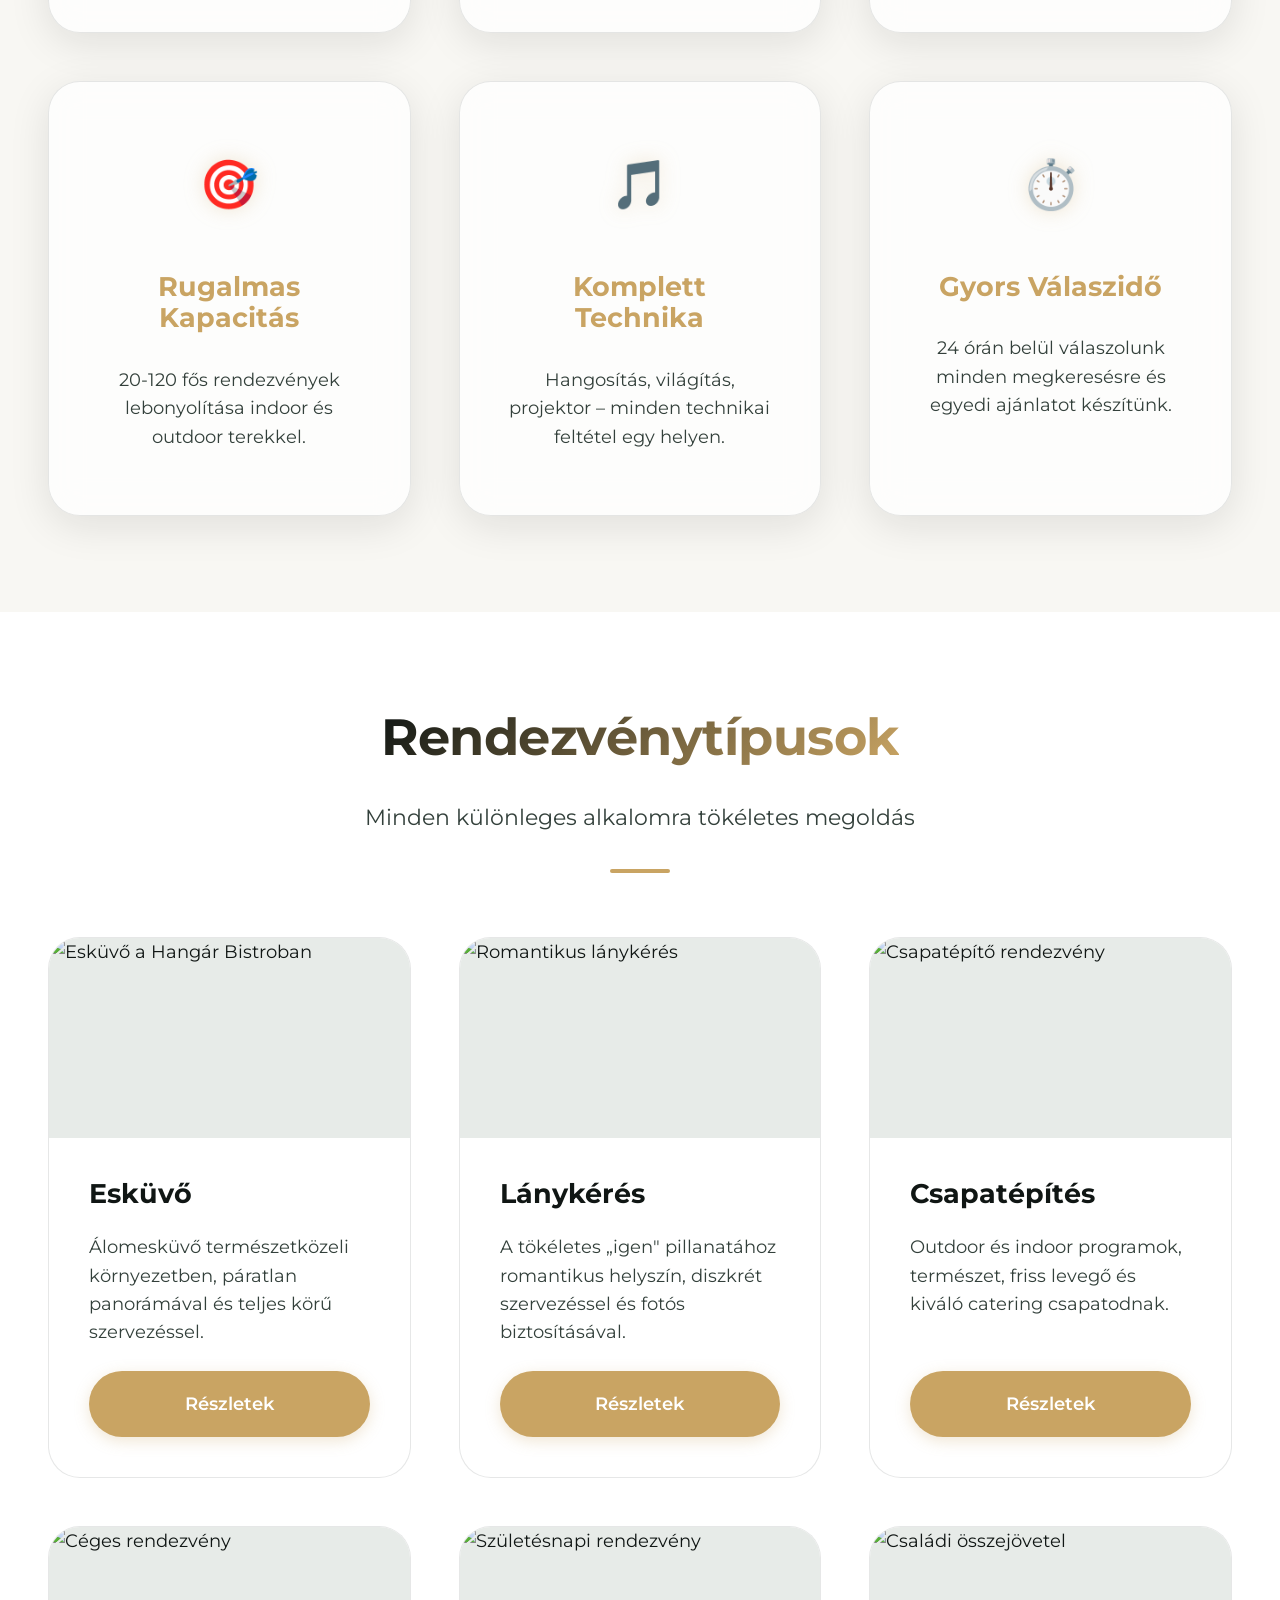
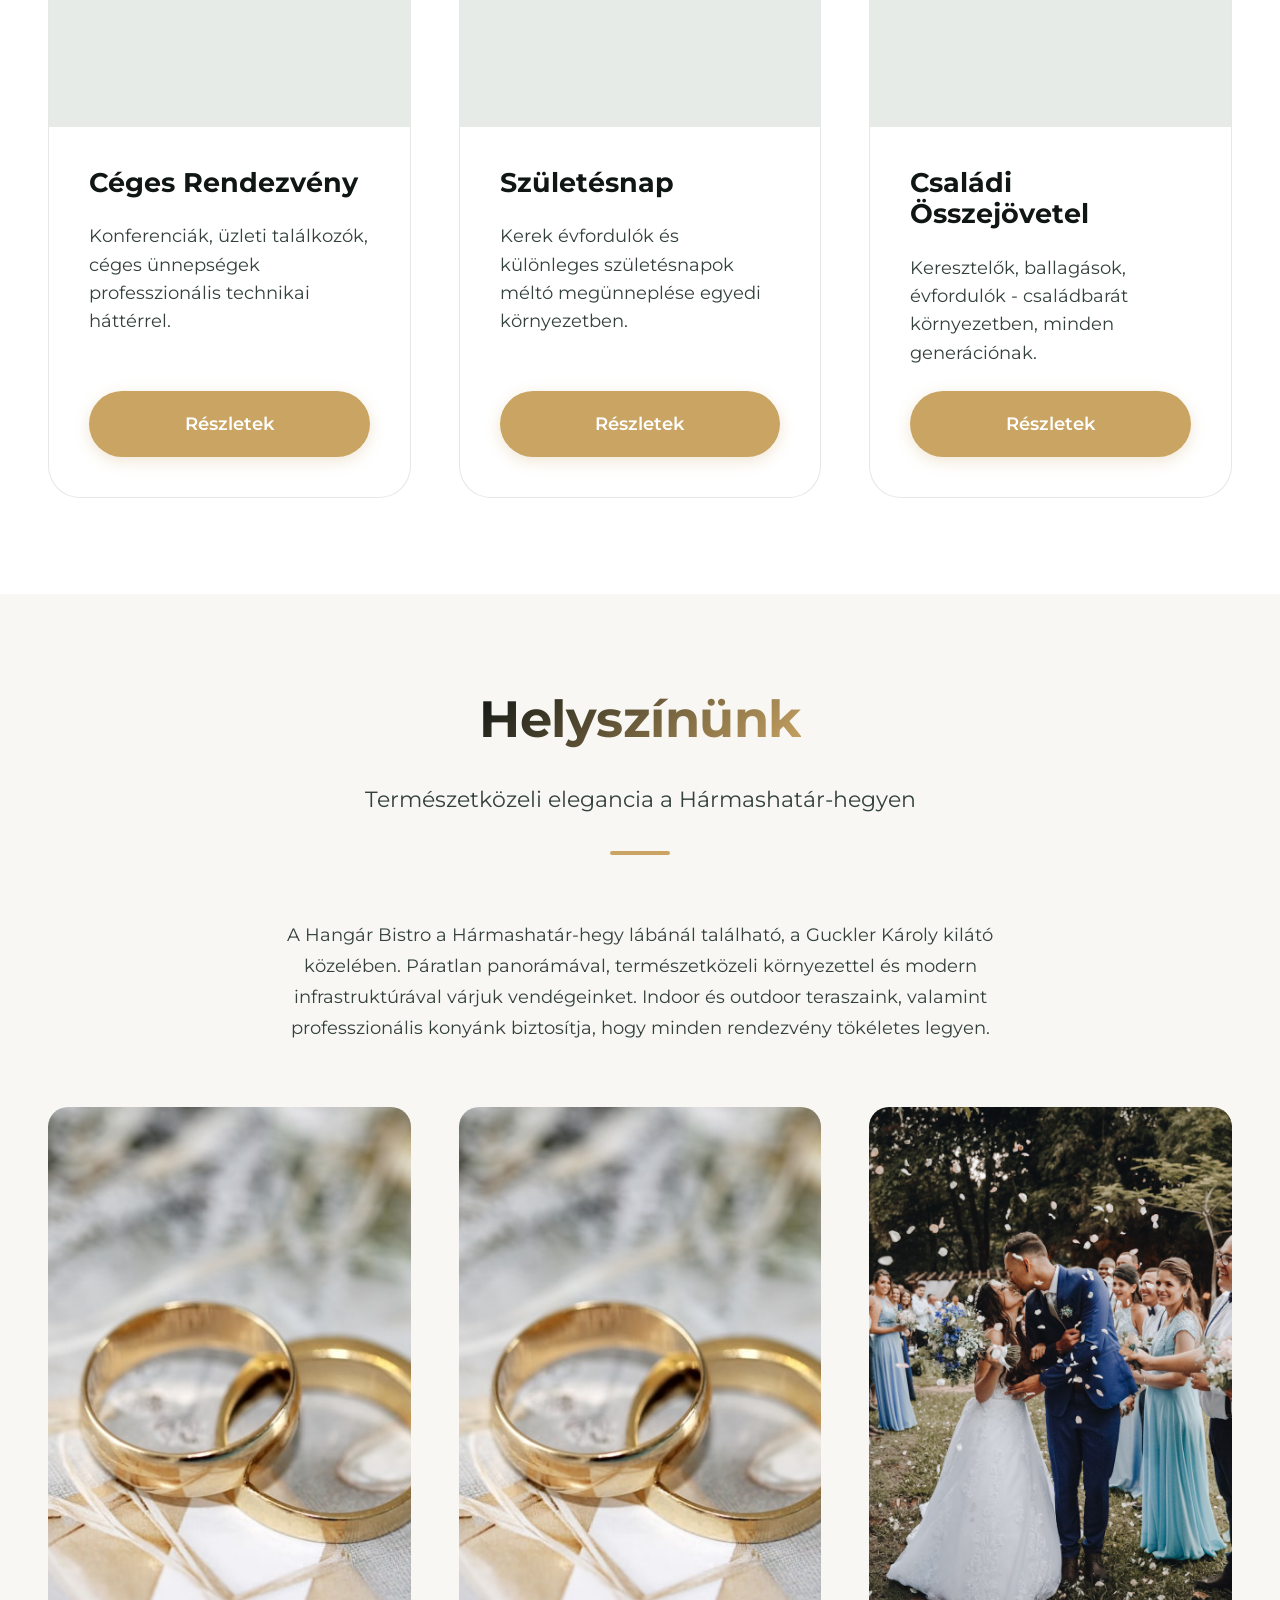
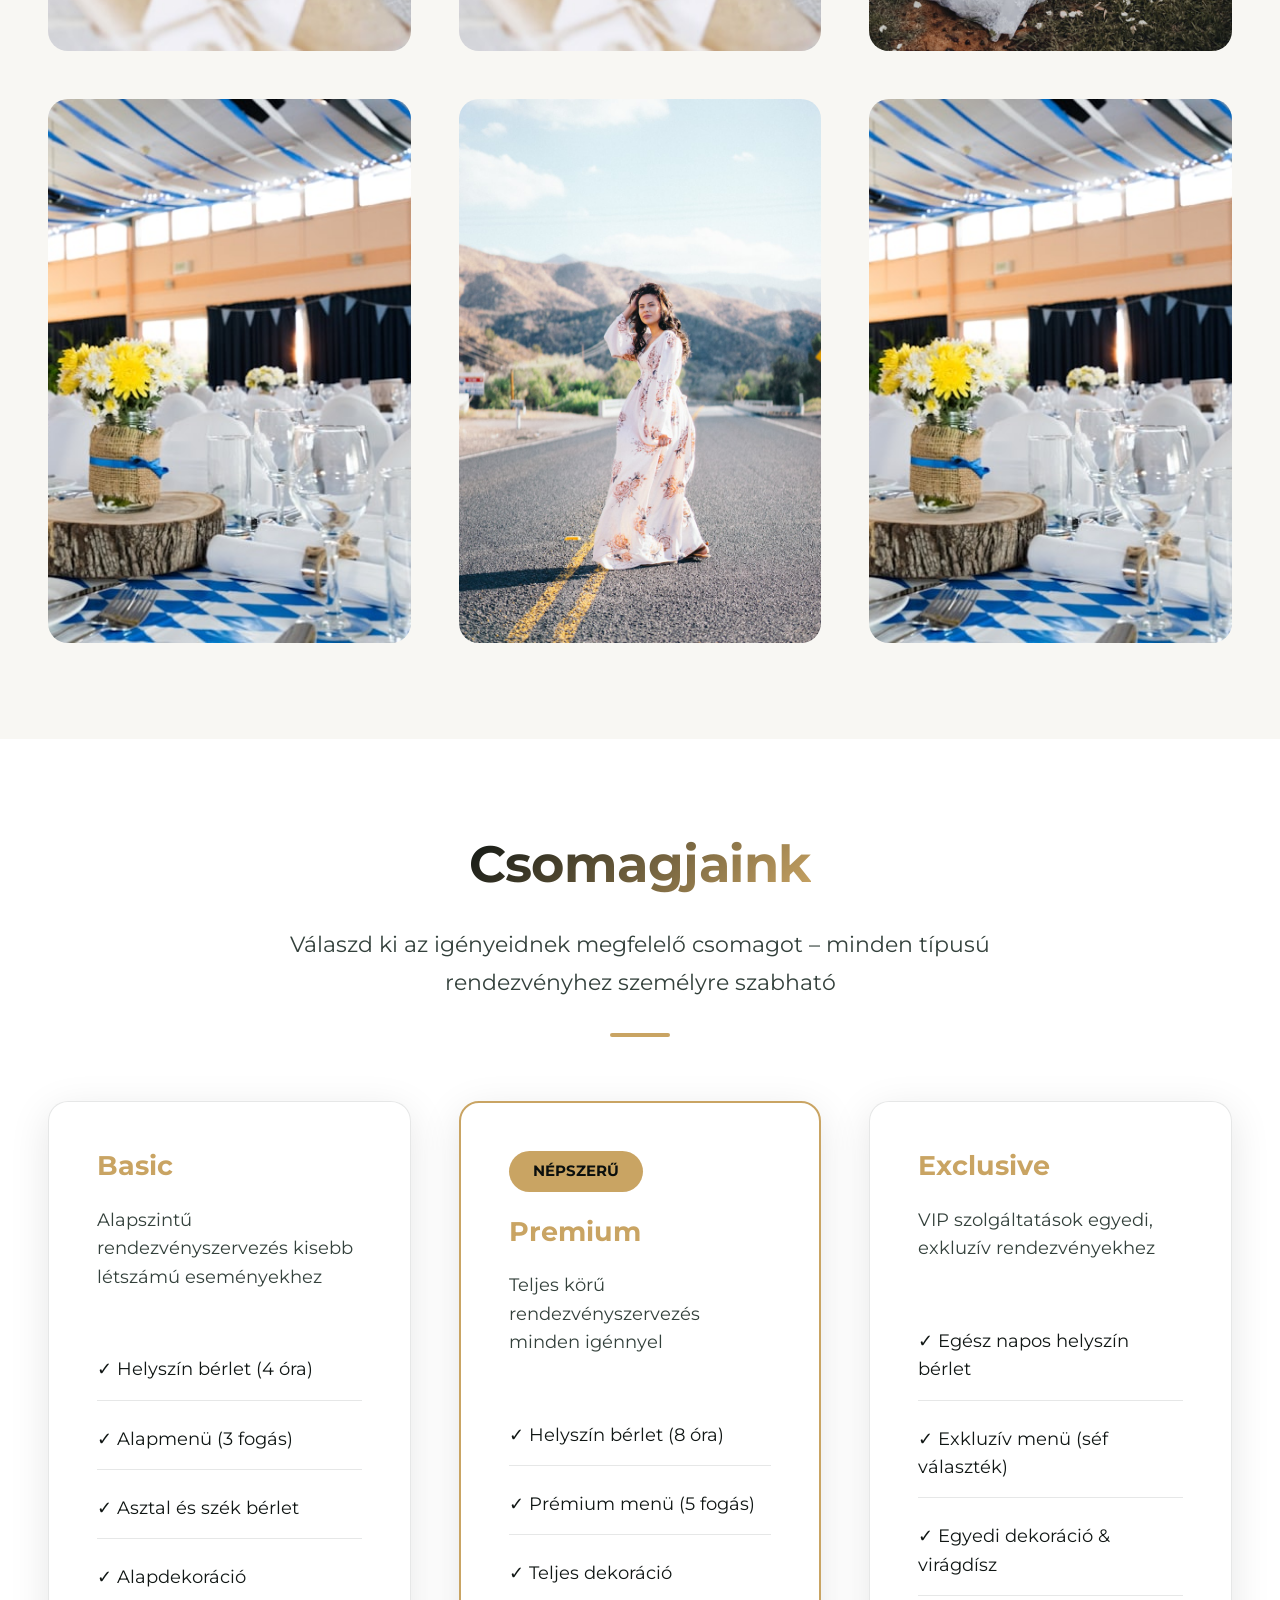
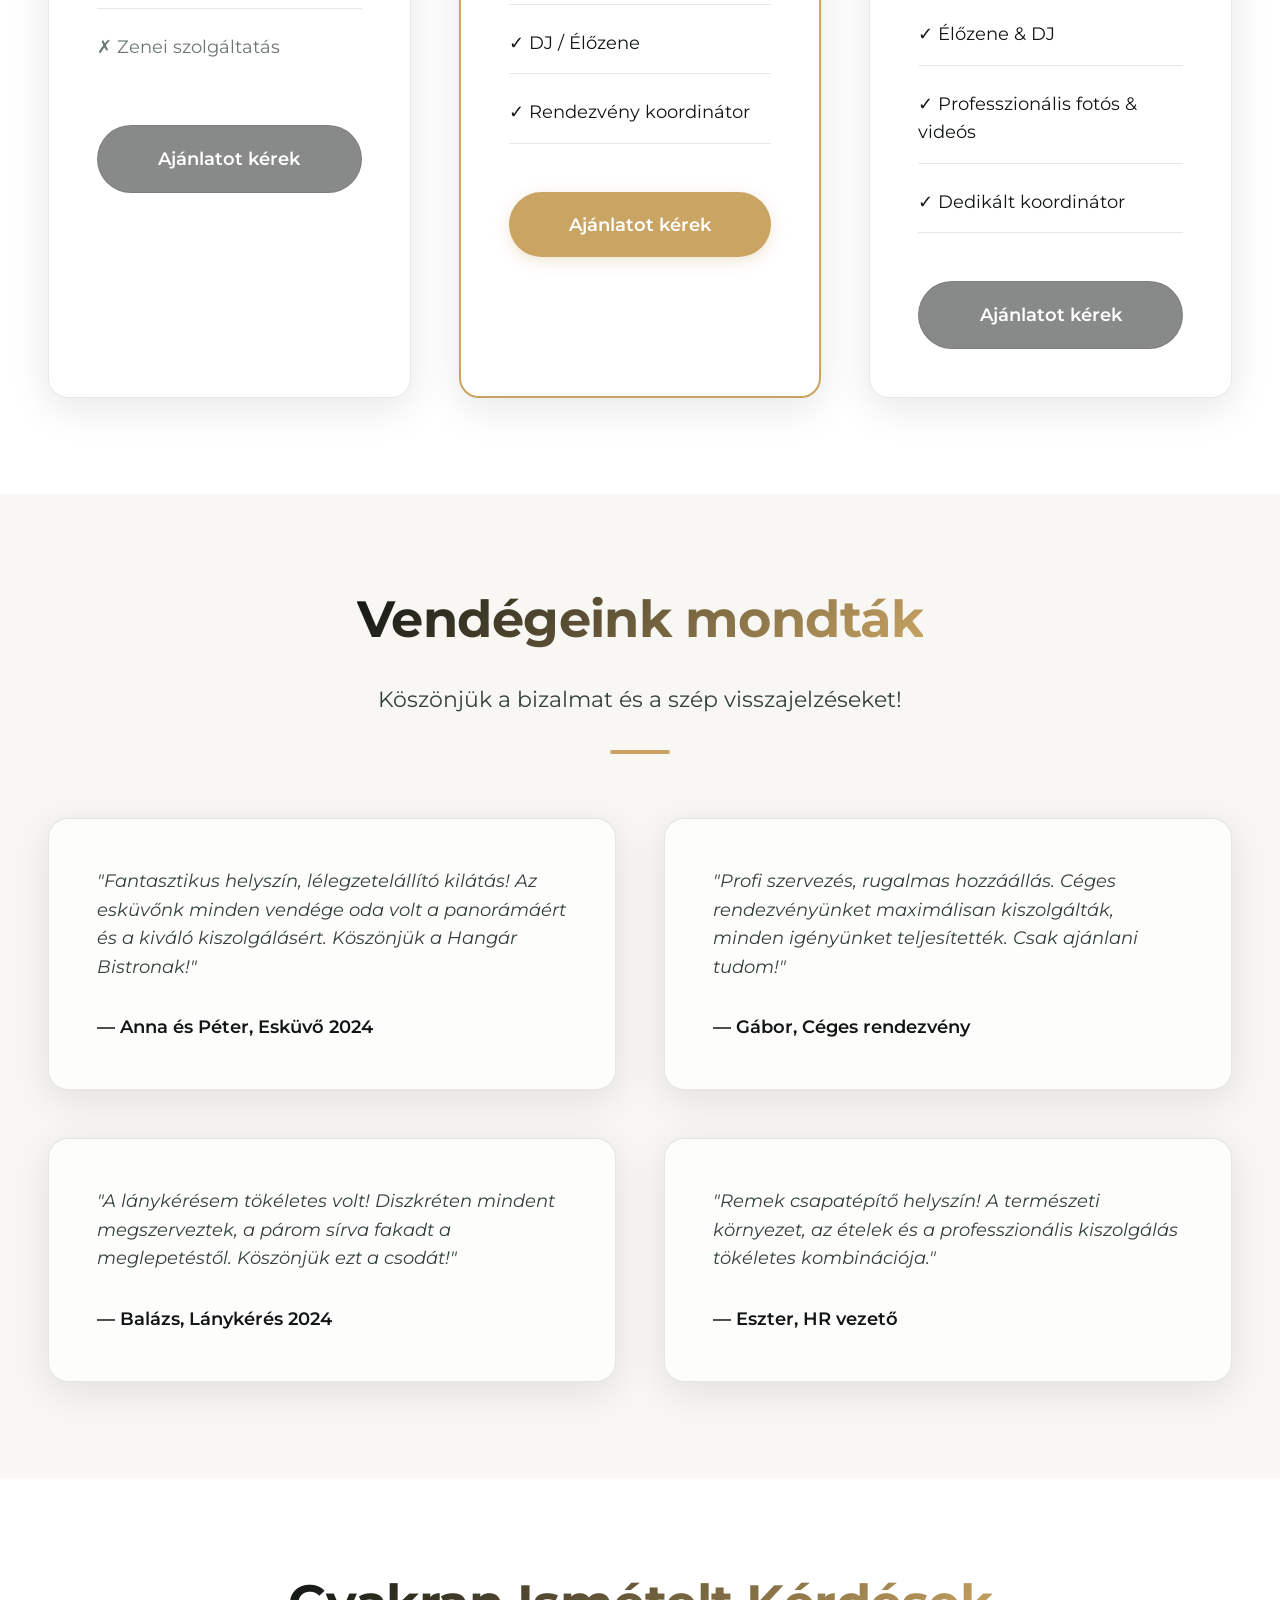
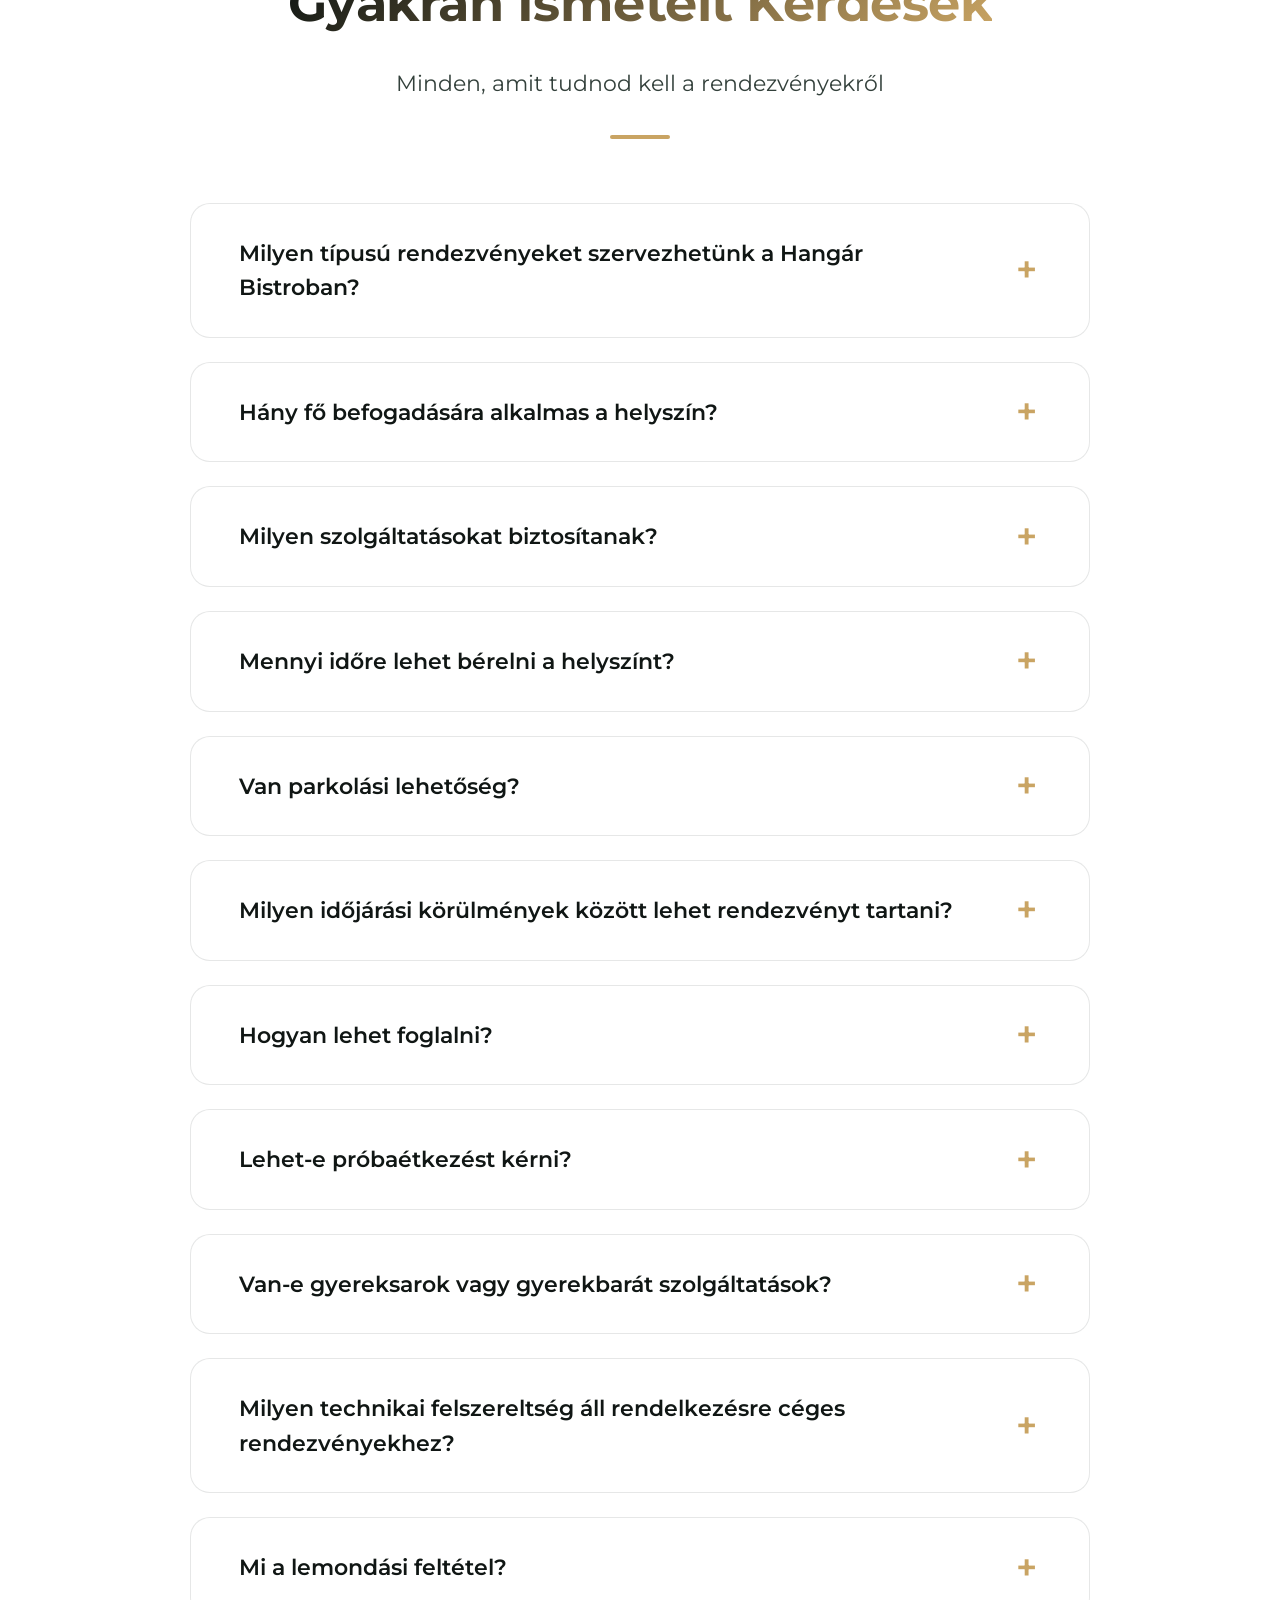
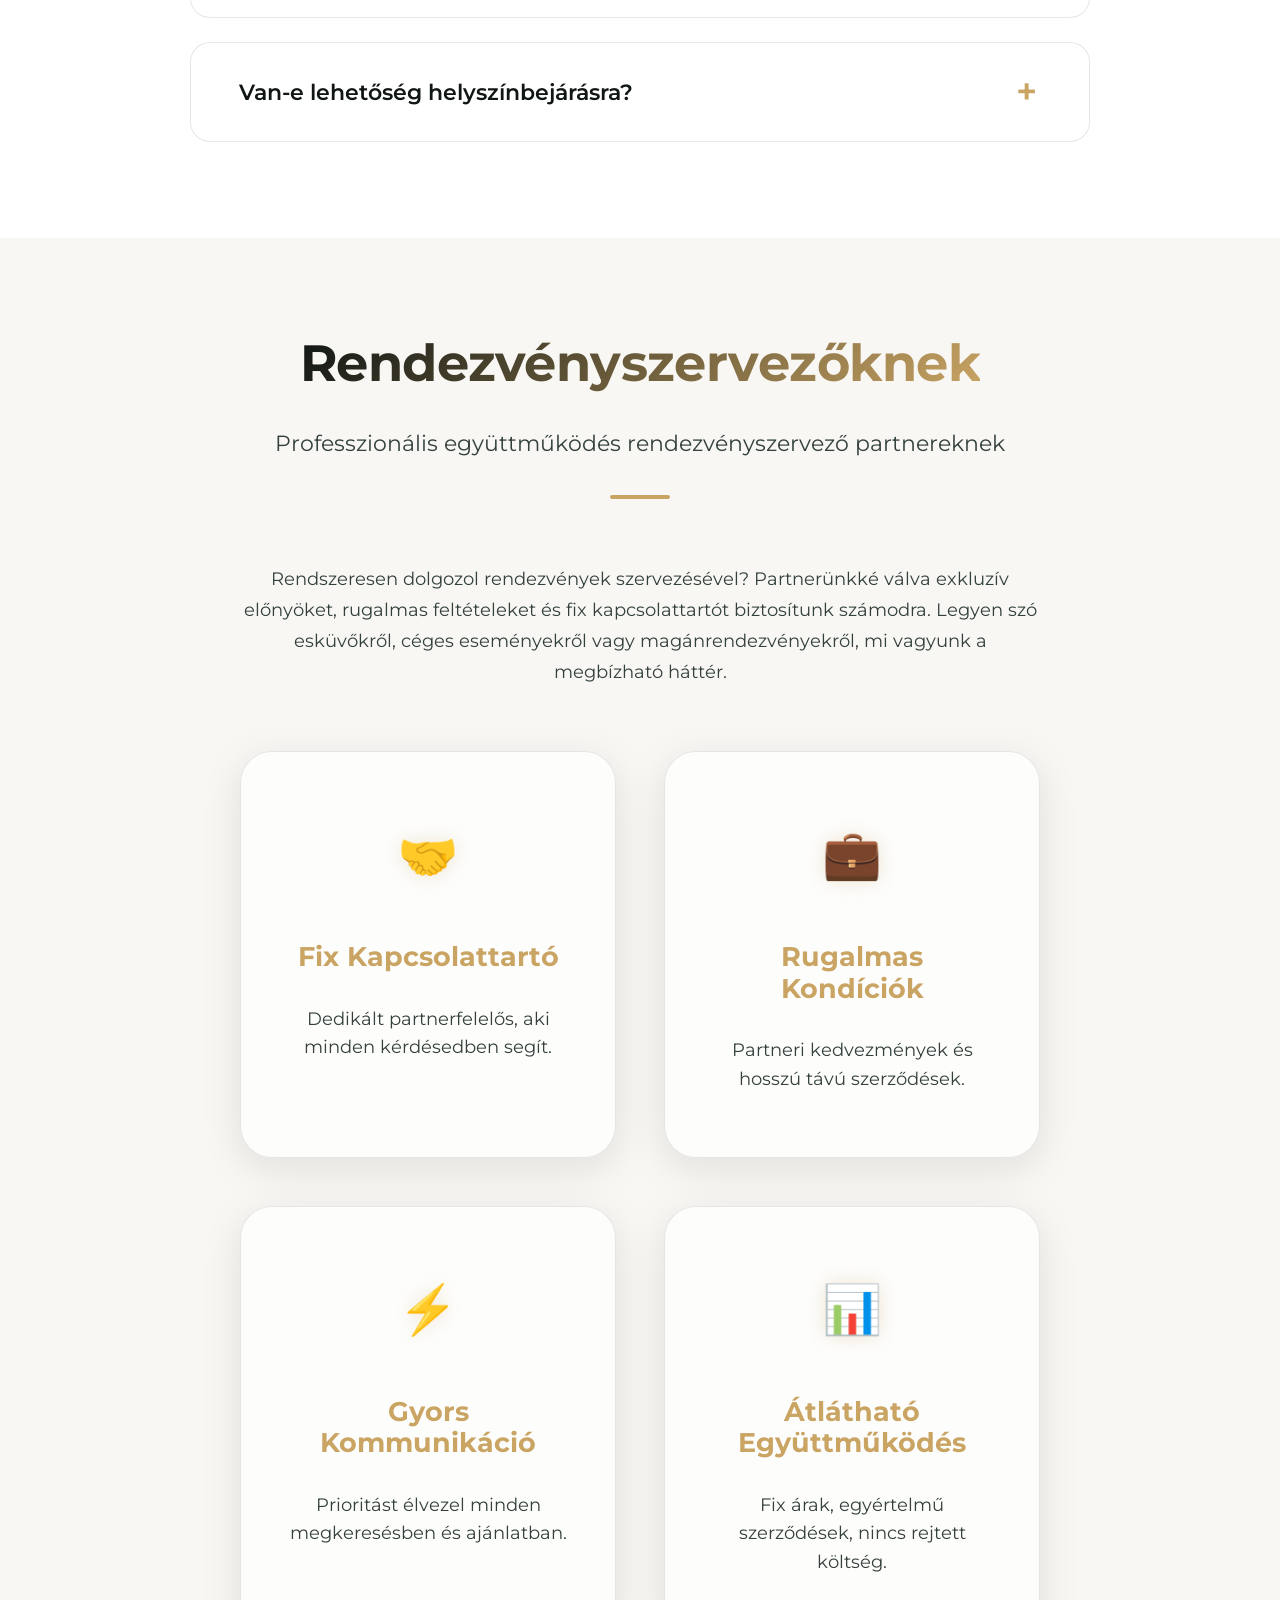
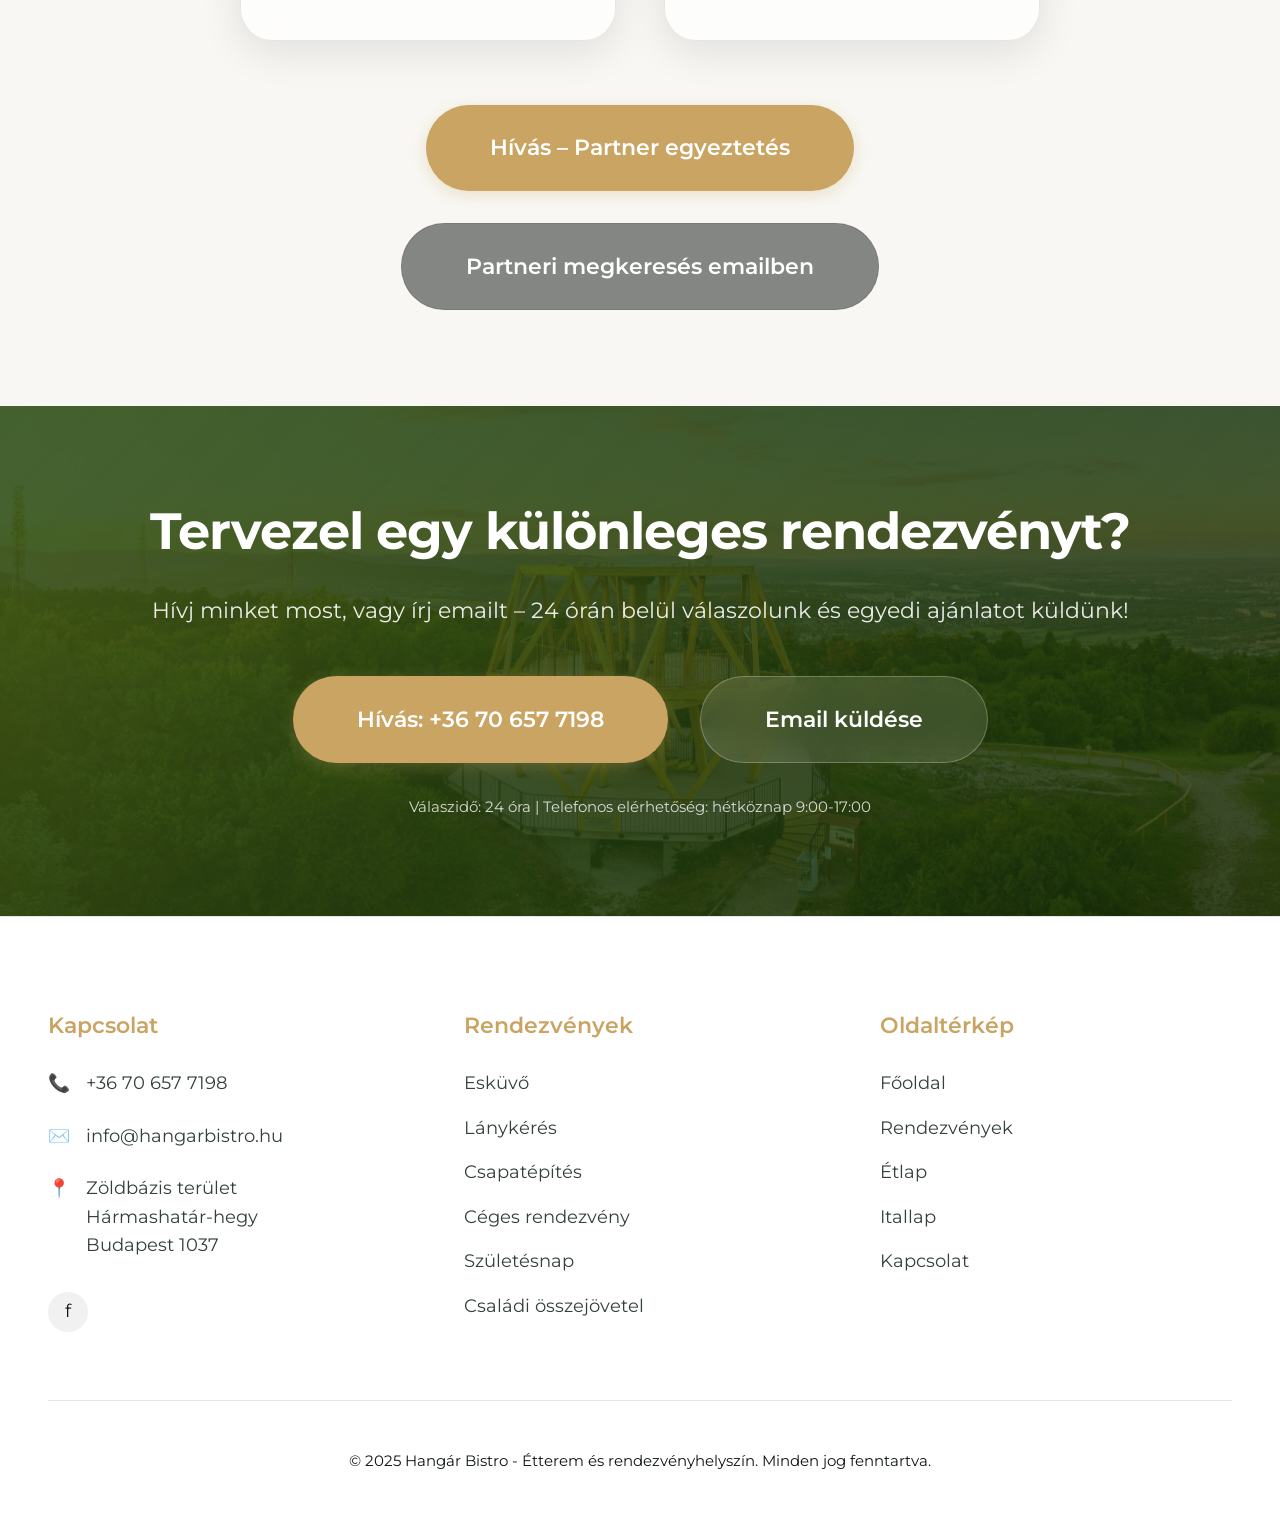
==== commit 7830cec2: "." ====
--- a/rendezvenyek/index.html
+++ b/rendezvenyek/index.html
@@ -104,7 +104,7 @@
   <main id="main-content">
 
     <!-- Hero Section -->
-    <section class="hero hero--events" style="background-image: url('https://images.unsplash.com/photo-1464366400600-7168b8af9bc3?w=1920&q=80');">
+    <section class="hero hero--events" style="background-image: url('../assets/images/heroes/rendezvenyek-hero.jpg');">
       <div class="hero__overlay"></div>
       <div class="hero__content container">
         <h1 class="hero__title">Rendezvények a Hangár Bistroban</h1>
@@ -315,22 +315,22 @@
         </div>
 
         <div class="grid grid--3" id="venue-gallery">
-          <img src="https://images.unsplash.com/photo-1464366400600-7168b8af9bc3?w=800&q=80" alt="Kilátás a teraszról"
+          <img src="../assets/images/gallery/eskuvo/eskuvo-1.jpg" alt="Kilátás a teraszról"
             width="800" height="600" loading="lazy" style="border-radius: var(--radius-lg); cursor: pointer;"
             class="gallery-image">
-          <img src="https://images.unsplash.com/photo-1478146896981-b80fe463b330?w=800&q=80" alt="Belső tér"
+          <img src="../assets/images/gallery/eskuvo/eskuvo-2.jpg" alt="Belső tér"
             width="800" height="600" loading="lazy" style="border-radius: var(--radius-lg); cursor: pointer;"
             class="gallery-image">
-          <img src="https://images.unsplash.com/photo-1517457373958-b7bdd4587205?w=800&q=80" alt="Terasz nappal"
+          <img src="../assets/images/gallery/eskuvo/eskuvo-3.jpg" alt="Terasz nappal"
             width="800" height="600" loading="lazy" style="border-radius: var(--radius-lg); cursor: pointer;"
             class="gallery-image">
-          <img src="https://images.unsplash.com/photo-1470337458703-46ad1756a187?w=800&q=80" alt="Természeti környezet"
+          <img src="../assets/images/gallery/eskuvo/eskuvo-4.jpg" alt="Természeti környezet"
             width="800" height="600" loading="lazy" style="border-radius: var(--radius-lg); cursor: pointer;"
             class="gallery-image">
-          <img src="https://images.unsplash.com/photo-1519167758481-83f29da8c852?w=800&q=80" alt="Esküvői teríték"
+          <img src="../assets/images/gallery/eskuvo/eskuvo-5.jpg" alt="Esküvői teríték"
             width="800" height="600" loading="lazy" style="border-radius: var(--radius-lg); cursor: pointer;"
             class="gallery-image">
-          <img src="https://images.unsplash.com/photo-1478146896981-b80fe463b330?w=800&q=80" alt="Belső díszlet"
+          <img src="../assets/images/gallery/eskuvo/eskuvo-6.jpg" alt="Belső díszlet"
             width="800" height="600" loading="lazy" style="border-radius: var(--radius-lg); cursor: pointer;"
             class="gallery-image">
         </div>
@@ -713,24 +713,10 @@
   <!-- Footer (loaded from partials/footer.html) -->
   <div id="footer-placeholder"></div>
 
-  <!-- Sticky Mobile CTA -->
-  <div class="sticky-cta" id="sticky-cta">
-    <a href="tel:+36706577198" class="sticky-cta__btn sticky-cta__btn--phone">
-      <span>📞</span>
-      <span>Hívás</span>
-    </a>
-    <a href="mailto:info@hangarbistro.hu?subject=Ajánlatkérés – Rendezvény – Hangár Bistro&body=Kedves Hangár Bistro Csapat!%0D%0A%0D%0ARendezvény típusa:%0D%0ADátum:%0D%0ALétszám:%0D%0AIdősáv:%0D%0AMegjegyzés:%0D%0A%0D%0AÜdvözlettel"
-      class="sticky-cta__btn sticky-cta__btn--email">
-      <span>✉️</span>
-      <span>Email</span>
-    </a>
-  </div>
-
   <!-- Scripts -->
   <script src="../assets/js/partials.js"></script>
   <script src="../assets/js/faq-accordion.js" defer></script>
   <script src="../assets/js/lightbox.js" defer></script>
-  <script src="../assets/js/sticky-cta.js" defer></script>
   <script src="../assets/js/navigation.js" defer></script>
   <script src="../assets/js/main.js" defer></script>
 </body>
--- a/assets/css/components.css
+++ b/assets/css/components.css
@@ -62,7 +62,7 @@
 /* Primary Button - Gold/Brass glow */
 .btn-primary {
   background-color: var(--color-accent);
-  color: var(--color-text-dark);
+  color: #ffffff;
   border: none;
   font-weight: 600;
   box-shadow: 0 4px 15px var(--color-accent-glow);
@@ -76,27 +76,29 @@
 
 /* Secondary Button - Glass */
 .btn-secondary {
-  background: rgba(16, 22, 20, 0.02);
-  color: var(--color-text-primary);
+  background: rgba(16, 22, 20, 0.5);
+  color: #ffffff;
   border: 1px solid var(--glass-border);
   backdrop-filter: var(--glass-blur);
 }
 
 .btn-secondary:hover:not(:disabled) {
-  background: rgba(16, 22, 20, 0.04);
-  border-color: rgba(16, 22, 20, 0.18);
+  background: rgba(16, 22, 20, 0.7);
+  border-color: rgba(16, 22, 20, 0.8);
   transform: translateY(-2px);
+  color: #ffffff;
 }
 
 /* Ghost Button */
 .btn-ghost {
   background: transparent;
-  color: var(--color-text-secondary);
+  color: #ffffff;
   border: none;
 }
 
 .btn-ghost:hover:not(:disabled) {
-  color: var(--color-text-primary);
+  color: #ffffff;
+  opacity: 0.8;
 }
 
 /* Button Sizes */
@@ -274,6 +276,17 @@
 @media (min-width: 768px) {
   .section {
     padding: var(--space-12) 0;
+  }
+}
+
+/* First section in main needs extra top padding on mobile for fixed navbar */
+main > .section:first-child {
+  padding-top: calc(84px + var(--space-10));
+}
+
+@media (min-width: 768px) {
+  main > .section:first-child {
+    padding-top: var(--space-12);
   }
 }
 
--- a/assets/css/layout.css
+++ b/assets/css/layout.css
@@ -333,11 +333,14 @@
   overflow: hidden;
   background-color: var(--color-bg-primary);
   color: var(--color-text-primary);
+  padding-top: 84px;
+  max-width: 100vw;
 }
 
 @media (min-width: 768px) {
   .hero {
     min-height: 700px;
+    padding-top: 0;
   }
 }
 
@@ -440,6 +443,7 @@
   color: var(--color-white);
   padding: var(--space-12) 0;
   text-align: center;
+  max-width: 100vw;
 }
 
 .cta-banner::before {
--- a/assets/css/pages.css
+++ b/assets/css/pages.css
@@ -1064,15 +1064,24 @@
 /* Hero Section - Alternative naming */
 .hero-section {
   position: relative;
-  min-height: clamp(520px, 65vh, 760px);
+  min-height: clamp(480px, 60vh, 760px);
   display: flex;
   align-items: center;
   justify-content: center;
   background-size: cover;
   background-position: center;
   background-repeat: no-repeat;
-  padding: var(--space-12) 0;
+  padding: calc(84px + var(--space-6)) 0 var(--space-8);
   isolation: isolate;
+  overflow: hidden;
+  max-width: 100vw;
+}
+
+@media (min-width: 768px) {
+  .hero-section {
+    min-height: clamp(520px, 65vh, 760px);
+    padding: var(--space-12) 0;
+  }
 }
 
 .hero-section::before {
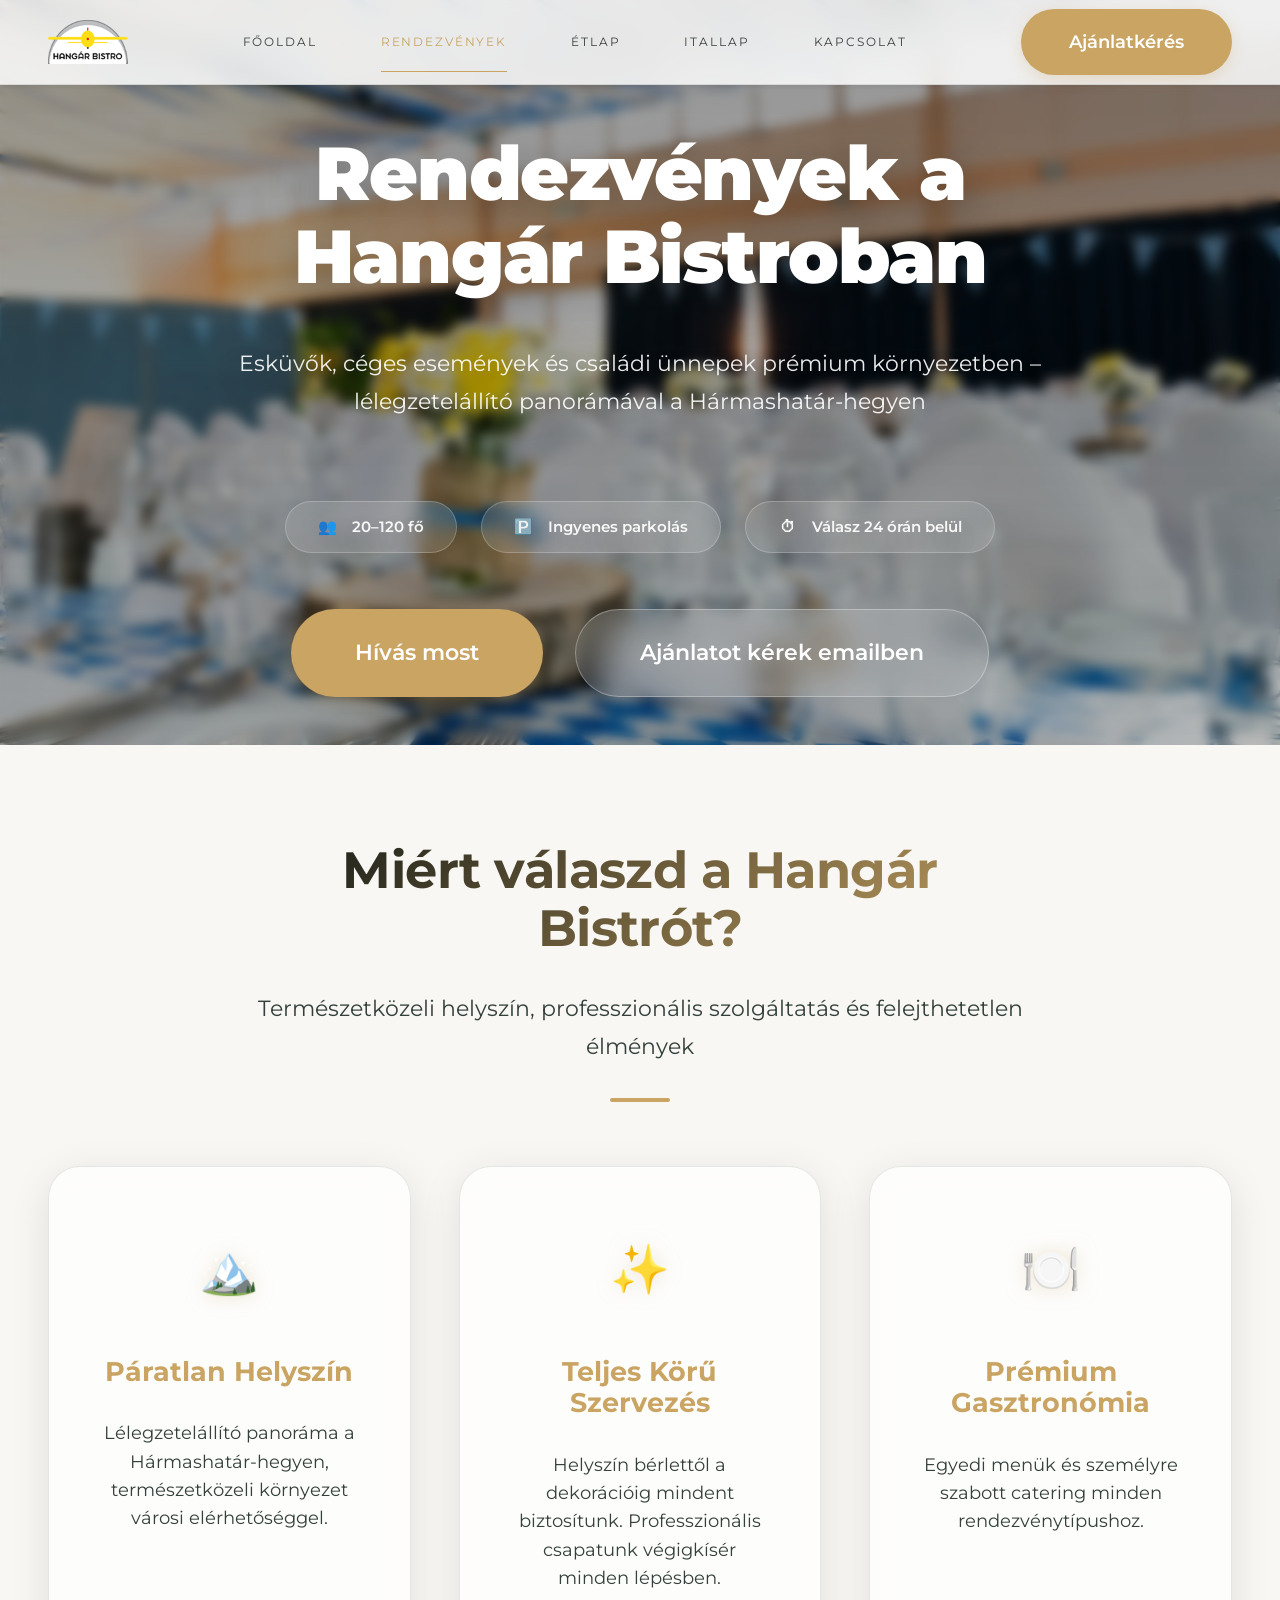
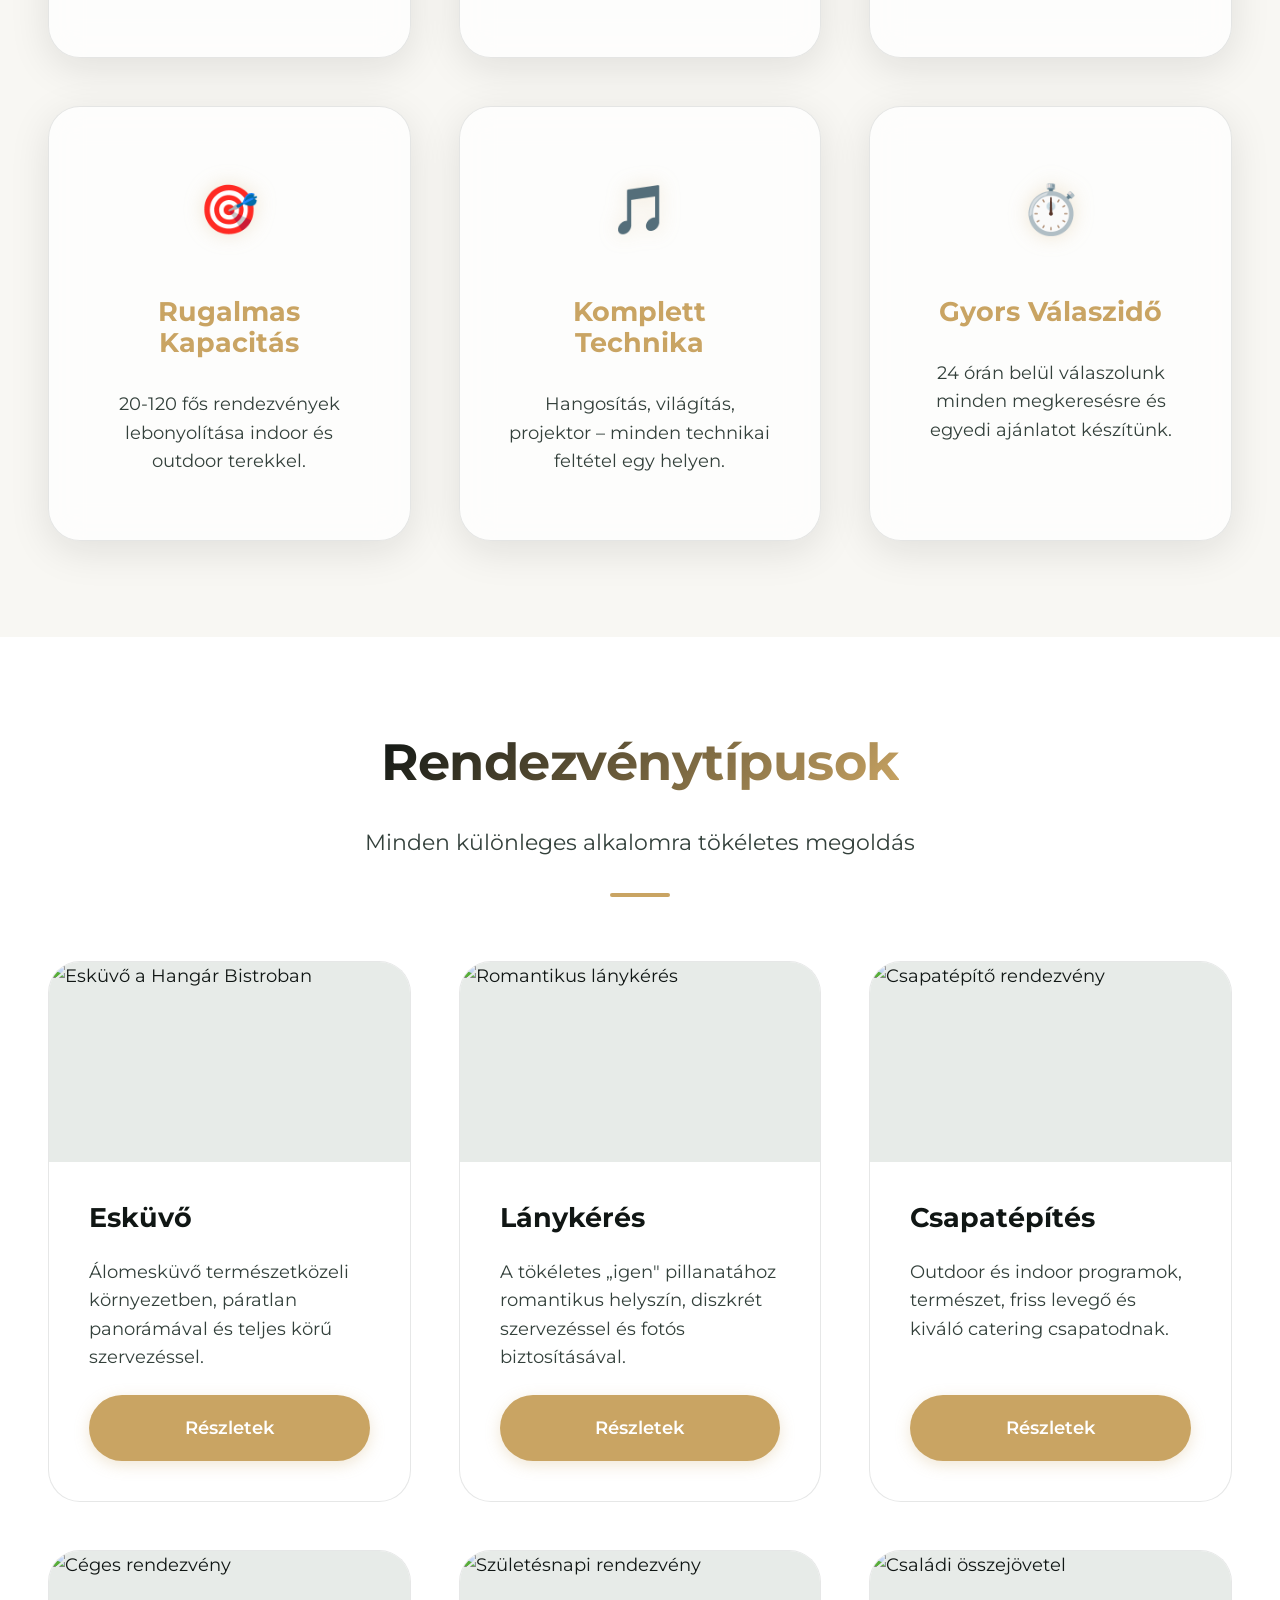
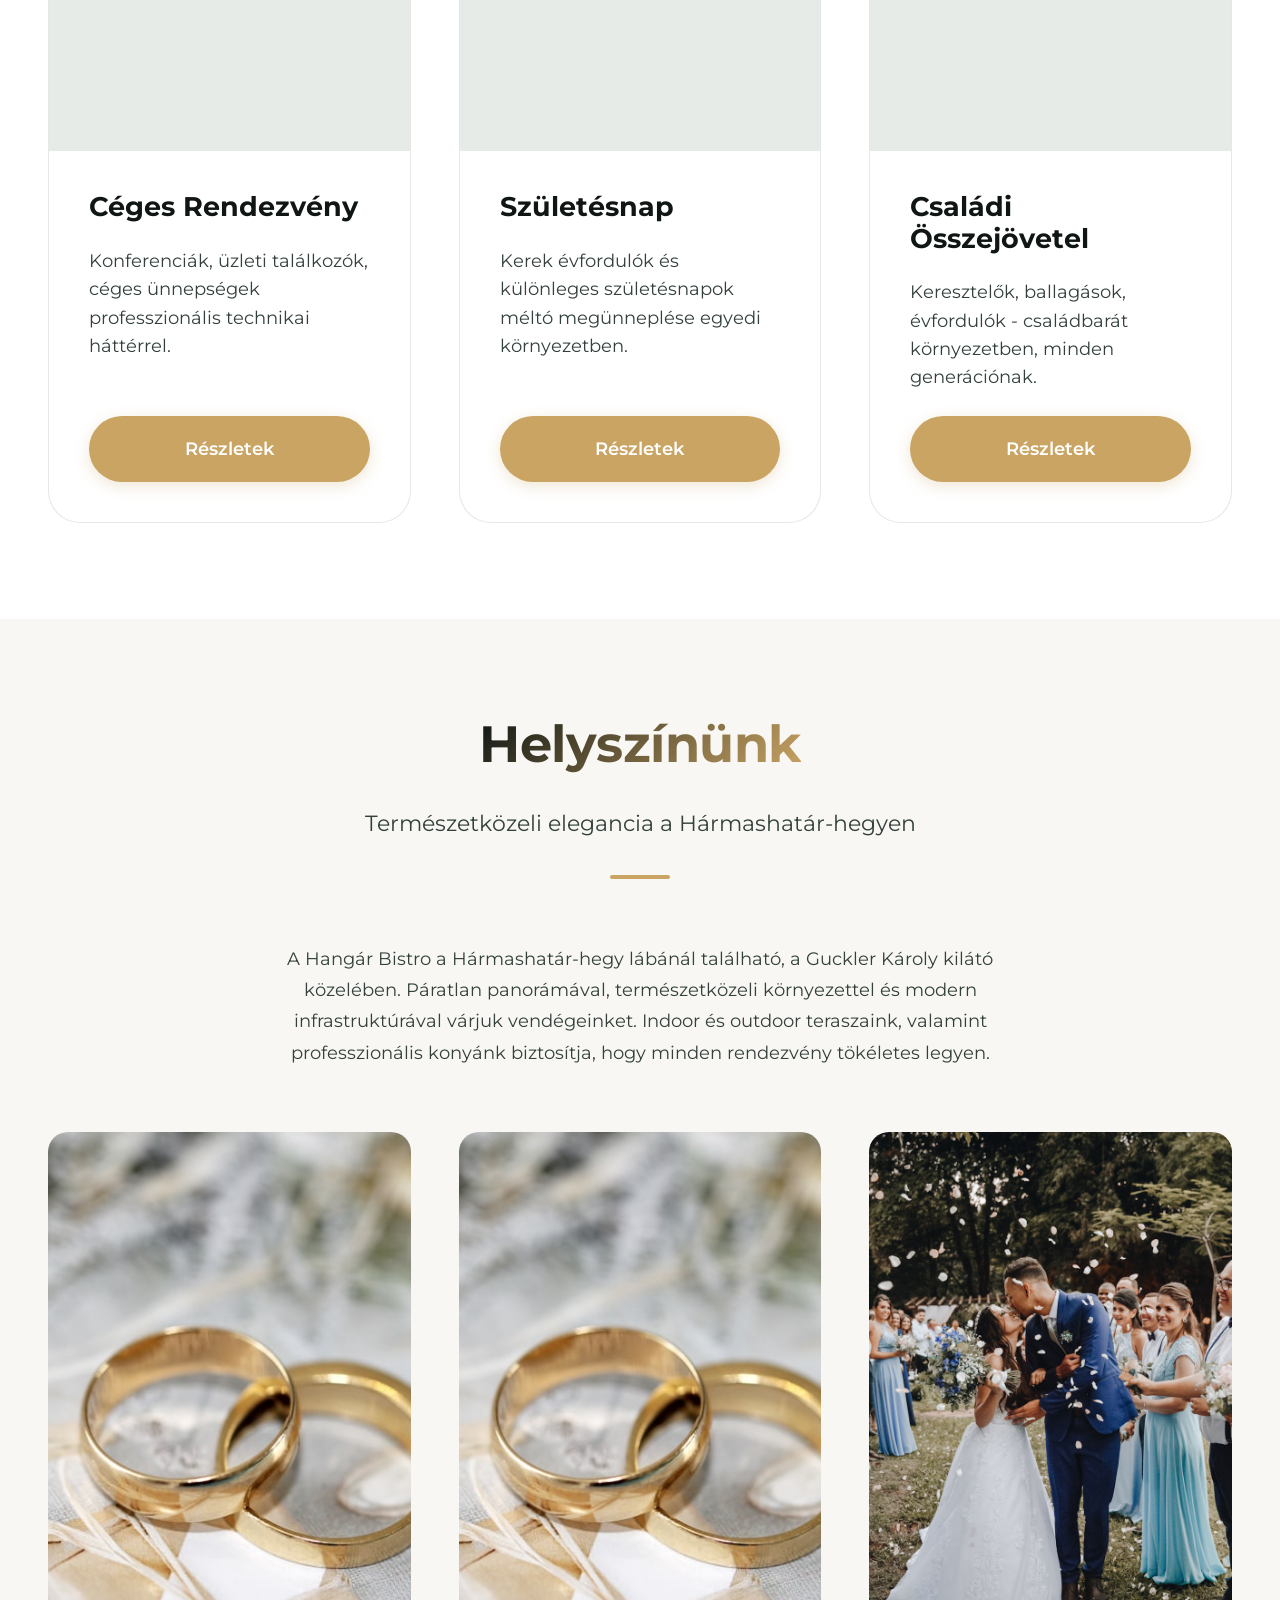
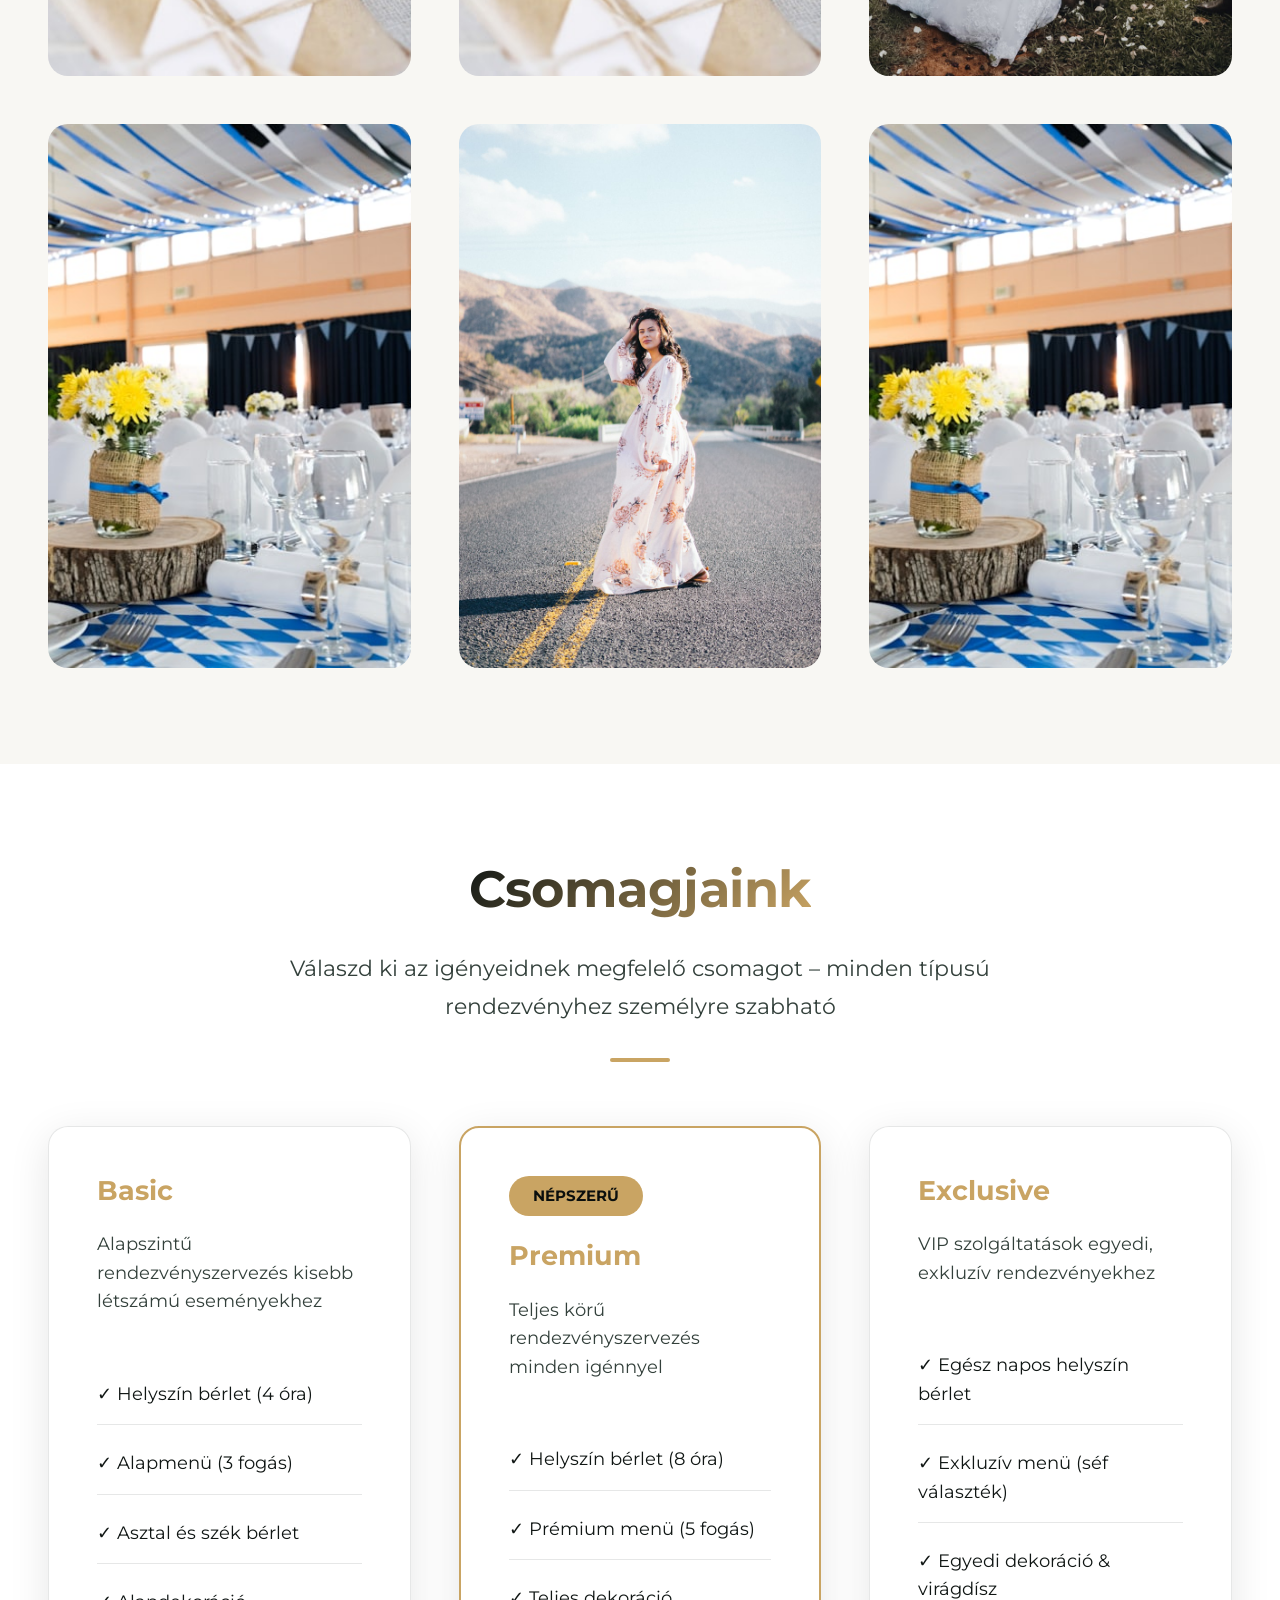
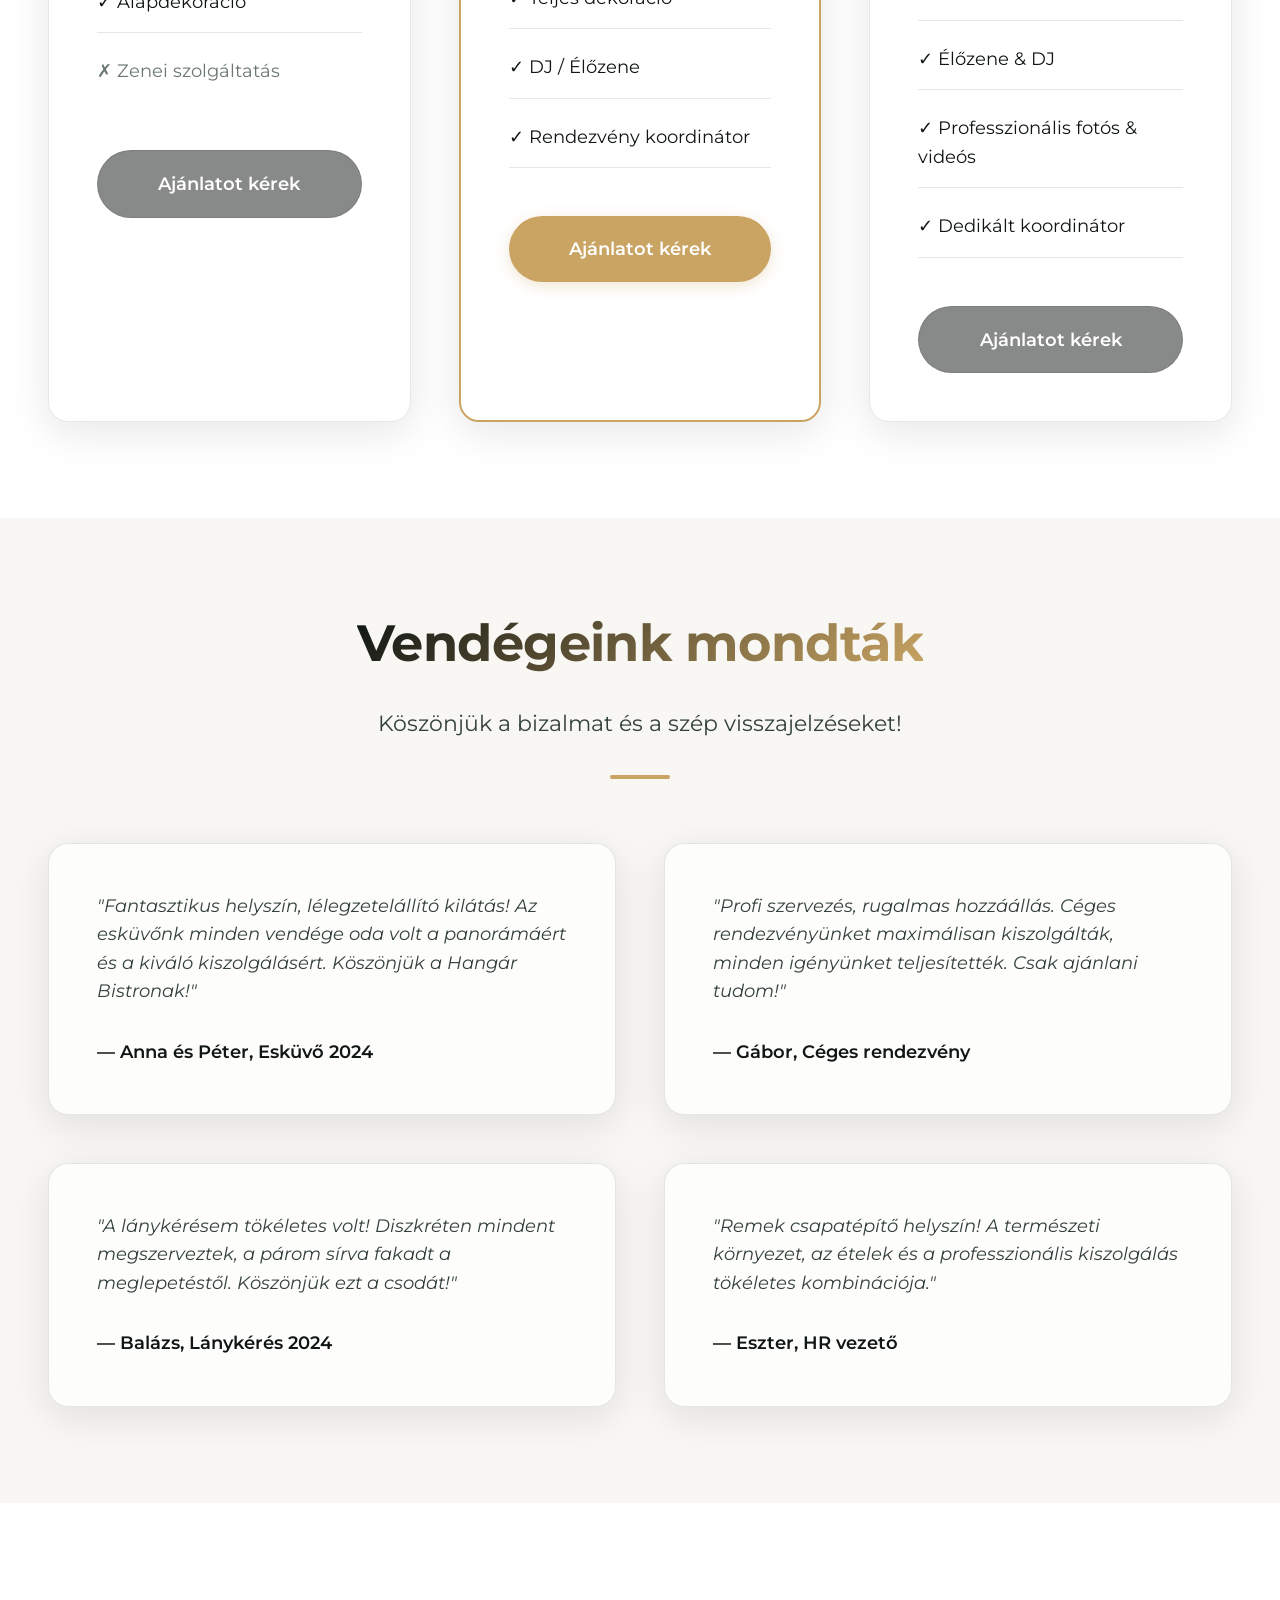
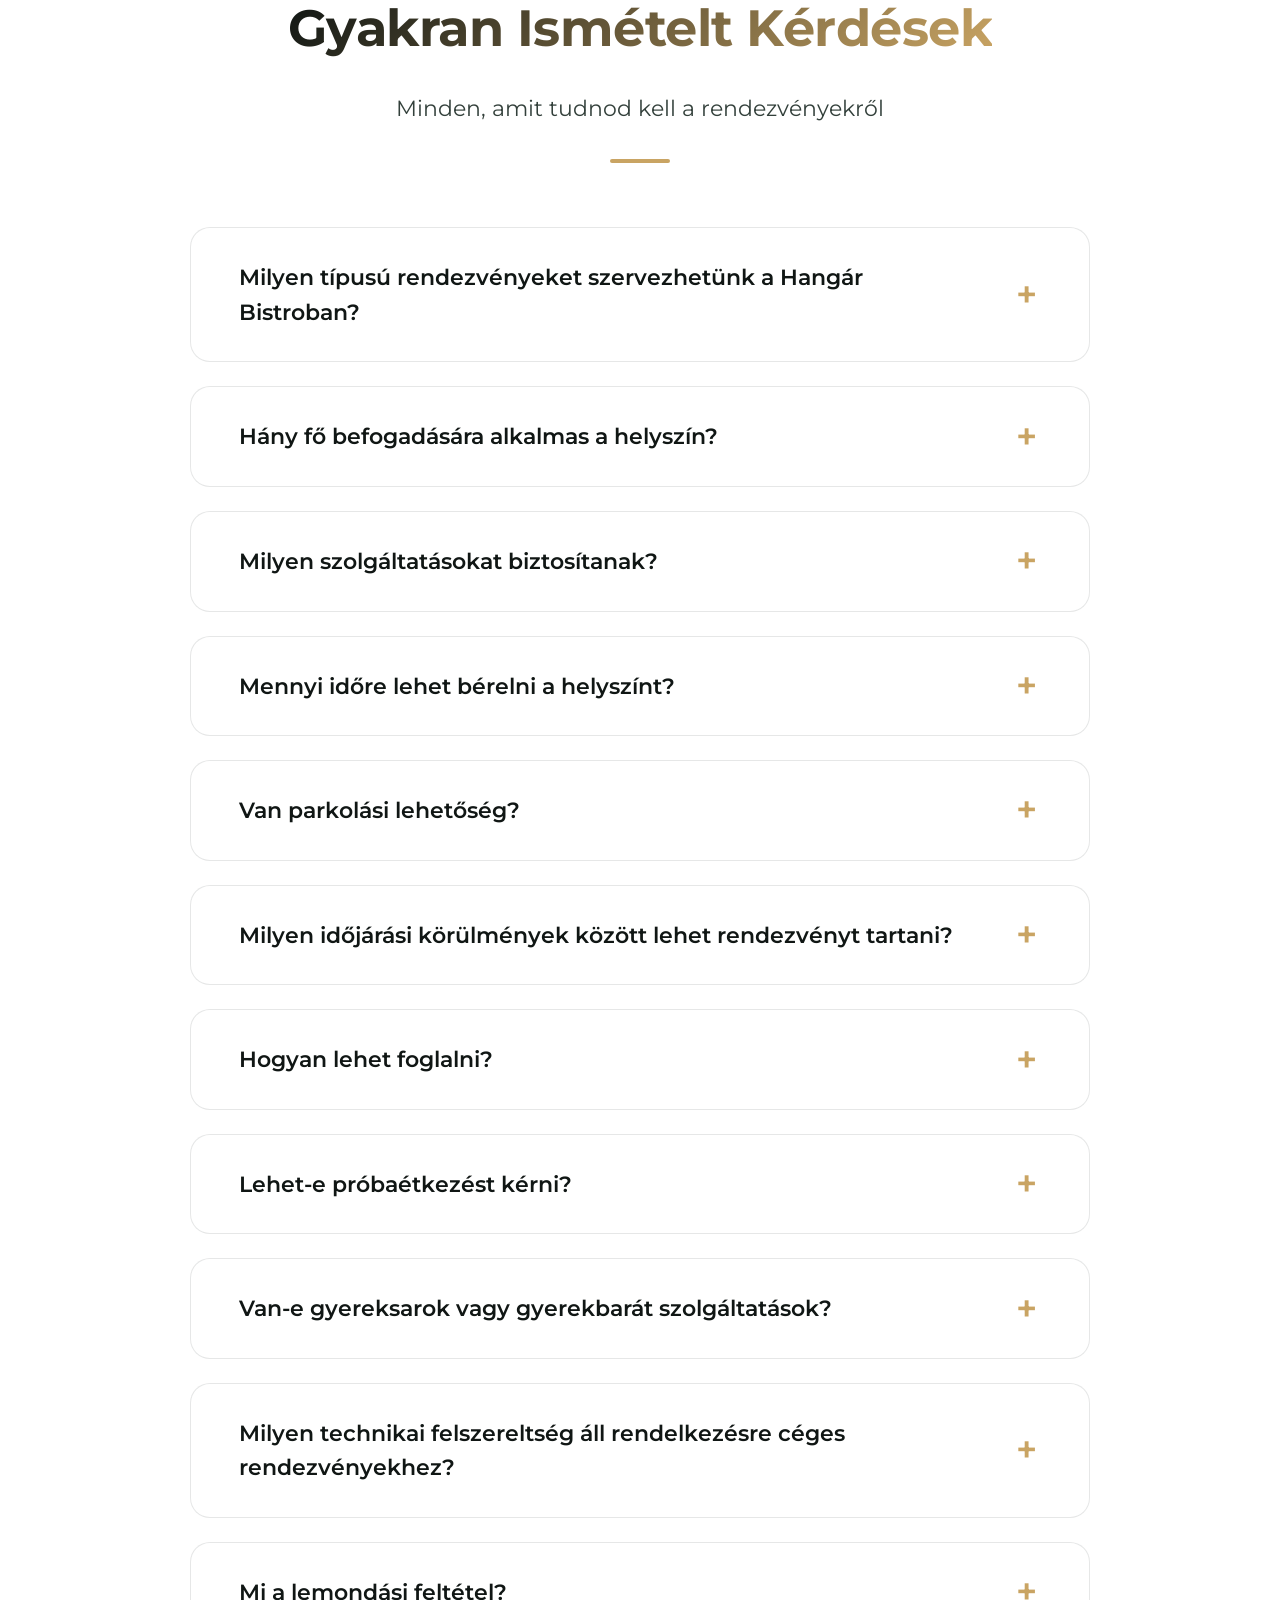
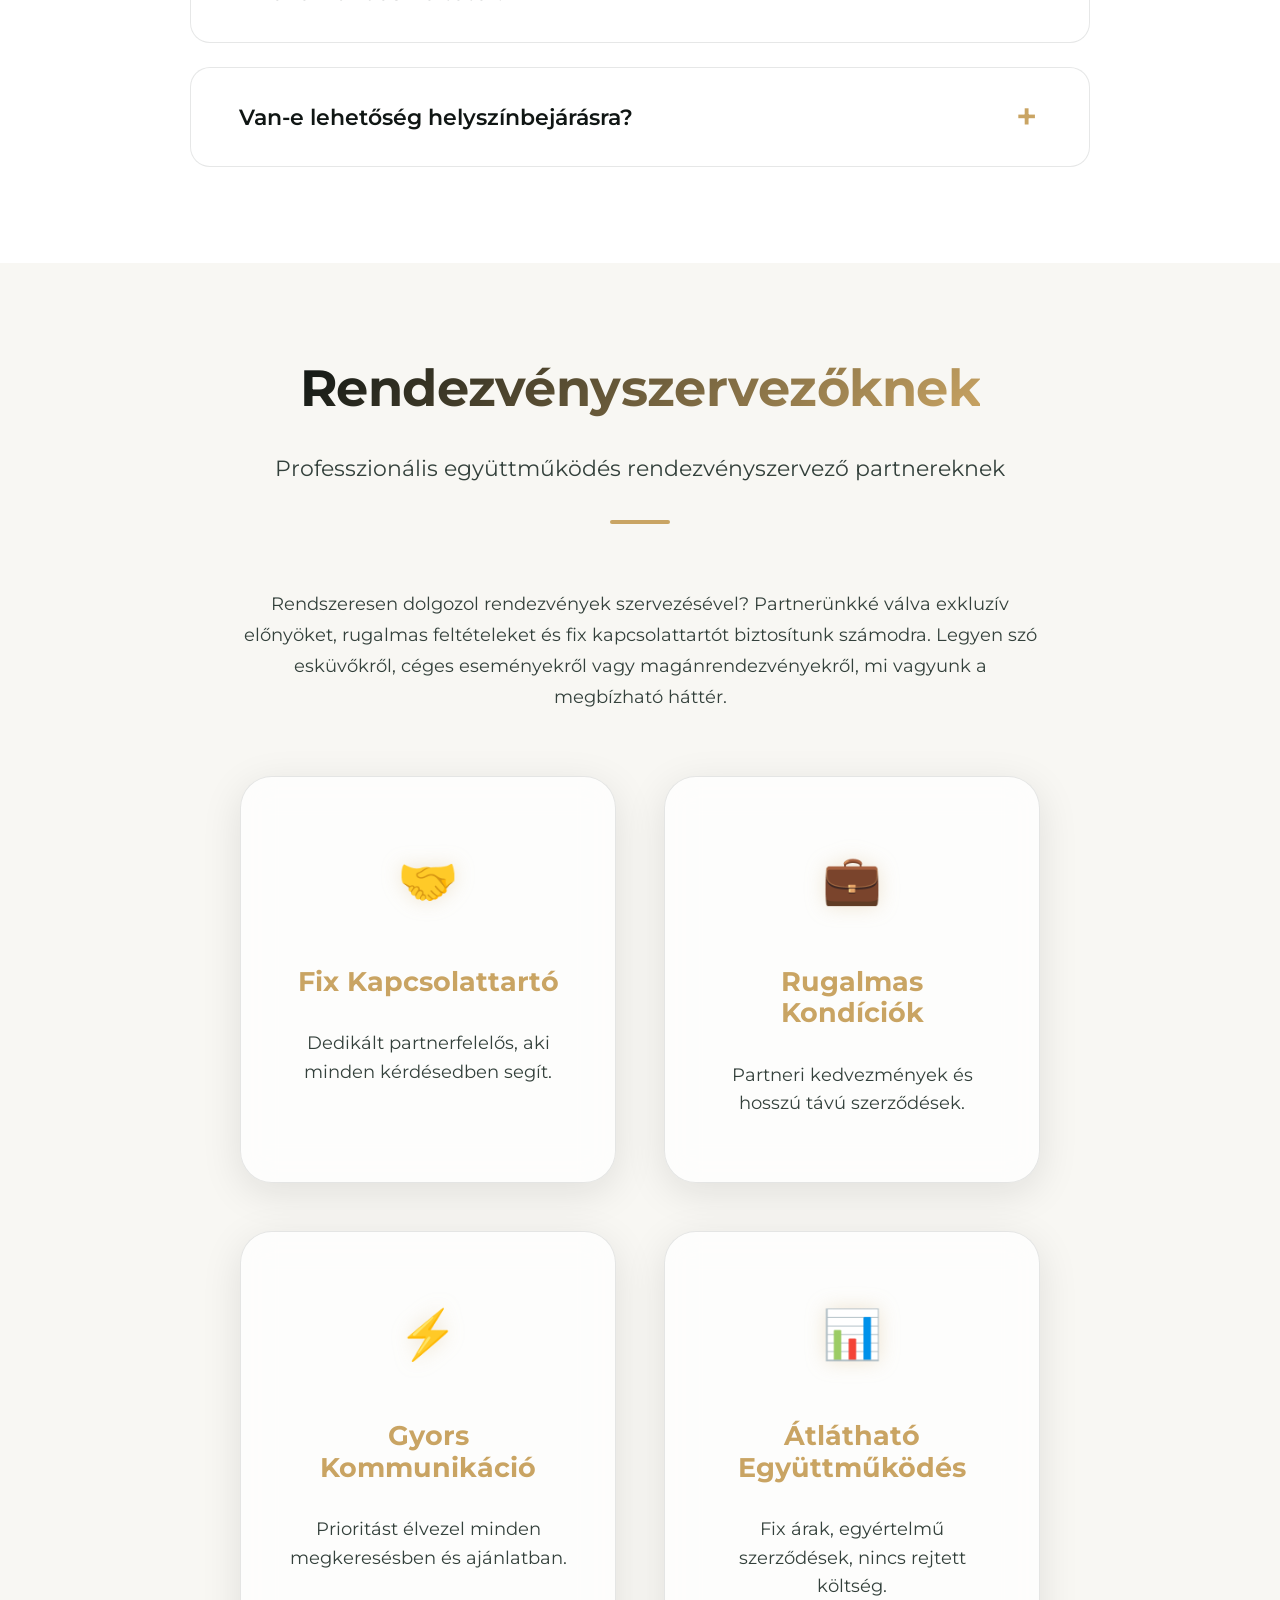
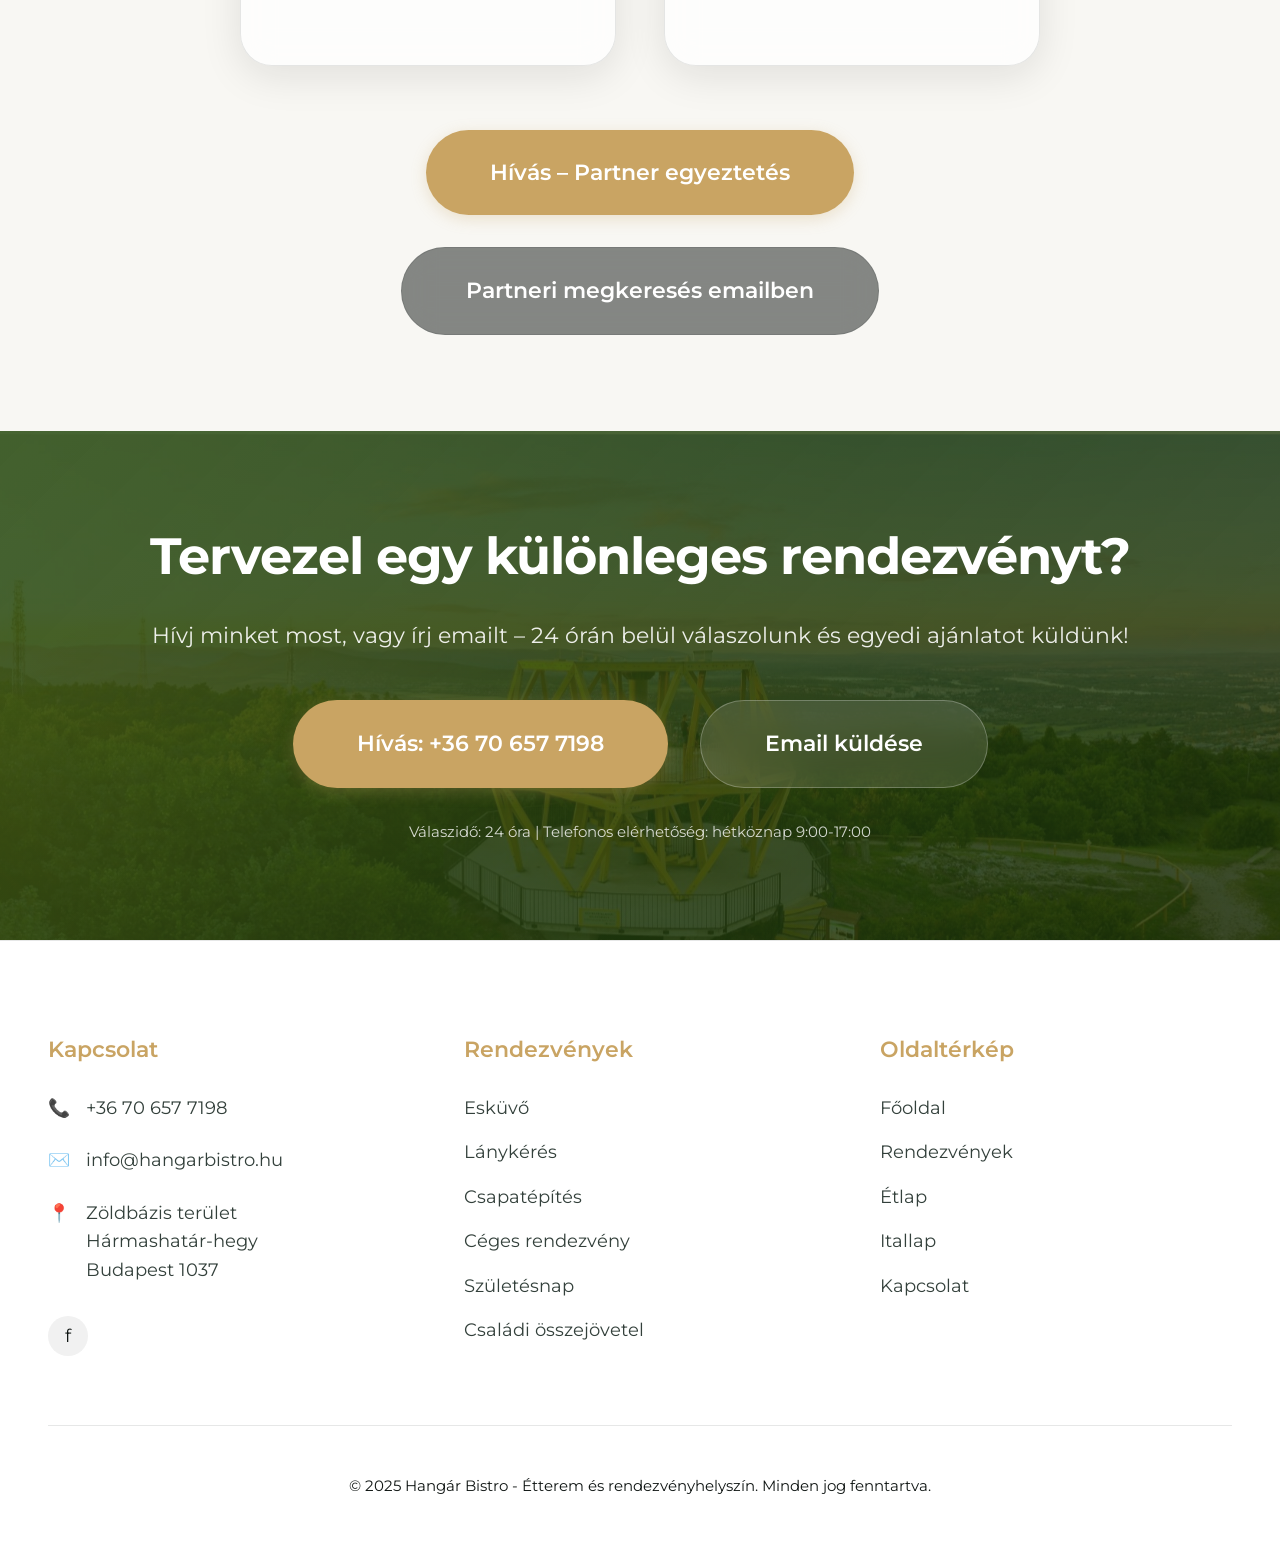
==== commit 8bec905b: "." ====
--- a/rendezvenyek/index.html
+++ b/rendezvenyek/index.html
@@ -24,11 +24,18 @@
   <!-- Theme Color -->
   <meta name="theme-color" content="#F8F7F3">
 
+  <!-- Icons -->
+  <link rel="icon" type="image/png" href="../assets/images/logo.png">
+  <link rel="apple-touch-icon" href="../assets/images/logo.png">
+
+  <!-- Perf -->
+  <link rel="preload" as="image" href="../assets/images/heroes/rendezvenyek-hero.jpg">
+
   <!-- Fonts -->
   <link rel="preconnect" href="https://fonts.googleapis.com">
   <link rel="preconnect" href="https://fonts.gstatic.com" crossorigin>
   <link
-    href="https://fonts.googleapis.com/css2?family=Montserrat:wght@400;500;600;700;800;900&family=Open+Sans:wght@400;500;600;700&display=swap"
+    href="https://fonts.googleapis.com/css2?family=Montserrat:wght@400;500;600;700;800;900&display=swap"
     rel="stylesheet">
 
   <!-- Styles -->
@@ -110,6 +117,20 @@
         <h1 class="hero__title">Rendezvények a Hangár Bistroban</h1>
         <p class="hero__subtitle">Esküvők, céges események és családi ünnepek prémium környezetben – lélegzetelállító
           panorámával a Hármashatár-hegyen</p>
+        <ul class="hero-badges" role="list">
+          <li class="hero-badge">
+            <span class="hero-badge__icon" aria-hidden="true">👥</span>
+            <span>20–120 fő</span>
+          </li>
+          <li class="hero-badge">
+            <span class="hero-badge__icon" aria-hidden="true">🅿️</span>
+            <span>Ingyenes parkolás</span>
+          </li>
+          <li class="hero-badge">
+            <span class="hero-badge__icon" aria-hidden="true">⏱</span>
+            <span>Válasz 24 órán belül</span>
+          </li>
+        </ul>
         <div class="hero__cta">
           <a href="tel:+36706577198" class="btn btn-primary btn-lg">Hívás most</a>
           <a href="mailto:info@hangarbistro.hu?subject=Ajánlatkérés – Rendezvény – Hangár Bistro&body=Kedves Hangár Bistro Csapat!%0D%0A%0D%0ARendezvény típusa:%0D%0ADátum:%0D%0ALétszám:%0D%0AIdősáv:%0D%0AMegjegyzés:%0D%0A%0D%0AÜdvözlettel"
--- a/assets/css/base.css
+++ b/assets/css/base.css
@@ -3,6 +3,7 @@
   font-size: 100%;
   box-sizing: border-box;
   scroll-behavior: smooth;
+  overflow-x: hidden;
 }
 
 *, *::before, *::after {
--- a/assets/css/pages.css
+++ b/assets/css/pages.css
@@ -6,7 +6,7 @@
 
 .hero {
   position: relative;
-  height: clamp(600px, 80vh, 1000px);
+  min-height: clamp(600px, 80vh, 1000px);
   display: flex;
   align-items: center;
   justify-content: center;
@@ -51,6 +51,7 @@
 /* Events listing hero: blur + subtle dark overlay for readable white text */
 .hero--events {
   background-color: #000;
+  padding-top: 84px; /* navbar is fixed on desktop too */
 }
 
 .hero--events .hero__overlay {
@@ -1131,6 +1132,49 @@
   flex-wrap: wrap;
 }
 
+/* Premium hero badges (facts) */
+.hero-badges {
+  display: flex;
+  flex-wrap: wrap;
+  justify-content: center;
+  gap: var(--space-3);
+  margin: var(--space-4) 0 var(--space-6);
+  padding: 0;
+  list-style: none;
+}
+
+.hero-badge {
+  display: inline-flex;
+  align-items: center;
+  gap: var(--space-2);
+  padding: var(--space-2) var(--space-4);
+  border-radius: var(--radius-full);
+  background: rgba(255, 255, 255, 0.12);
+  border: 1px solid rgba(255, 255, 255, 0.22);
+  color: rgba(255, 255, 255, 0.94);
+  backdrop-filter: blur(10px);
+  -webkit-backdrop-filter: blur(10px);
+  font-size: var(--font-size-sm);
+  font-weight: var(--font-weight-semibold);
+  line-height: 1;
+  text-shadow: 0 10px 24px rgba(0, 0, 0, 0.25);
+}
+
+.hero-badge__icon {
+  width: 18px;
+  height: 18px;
+  display: inline-flex;
+  align-items: center;
+  justify-content: center;
+  color: rgba(255, 255, 255, 0.95);
+}
+
+.hero-badge__icon svg {
+  width: 18px;
+  height: 18px;
+  display: block;
+}
+
 /* Make CTA buttons readable on dark/blurred event heroes */
 .hero-section .btn-primary {
   color: var(--color-white);
@@ -1180,7 +1224,7 @@
 
 .features-grid {
   display: grid;
-  grid-template-columns: repeat(auto-fit, minmax(280px, 1fr));
+  grid-template-columns: repeat(auto-fit, minmax(min(100%, 280px), 1fr));
   gap: var(--space-6);
   margin-top: var(--space-6);
 }
@@ -1305,7 +1349,7 @@
 
 .menu-packages-grid {
   display: grid;
-  grid-template-columns: repeat(auto-fit, minmax(320px, 1fr));
+  grid-template-columns: repeat(auto-fit, minmax(min(100%, 320px), 1fr));
   gap: var(--space-6);
   margin-top: var(--space-6);
 }
@@ -1410,7 +1454,7 @@
 
 .gallery-grid {
   display: grid;
-  grid-template-columns: repeat(auto-fit, minmax(280px, 1fr));
+  grid-template-columns: repeat(auto-fit, minmax(min(100%, 280px), 1fr));
   gap: var(--space-4);
   margin-top: var(--space-6);
 }
@@ -1442,7 +1486,7 @@
 
 .packages-grid {
   display: grid;
-  grid-template-columns: repeat(auto-fit, minmax(320px, 1fr));
+  grid-template-columns: repeat(auto-fit, minmax(min(100%, 320px), 1fr));
   gap: var(--space-6);
   margin-top: var(--space-6);
 }
@@ -1522,7 +1566,7 @@
 
 .cross-sell-grid {
   display: grid;
-  grid-template-columns: repeat(auto-fit, minmax(300px, 1fr));
+  grid-template-columns: repeat(auto-fit, minmax(min(100%, 300px), 1fr));
   gap: var(--space-6);
   margin-top: var(--space-6);
 }
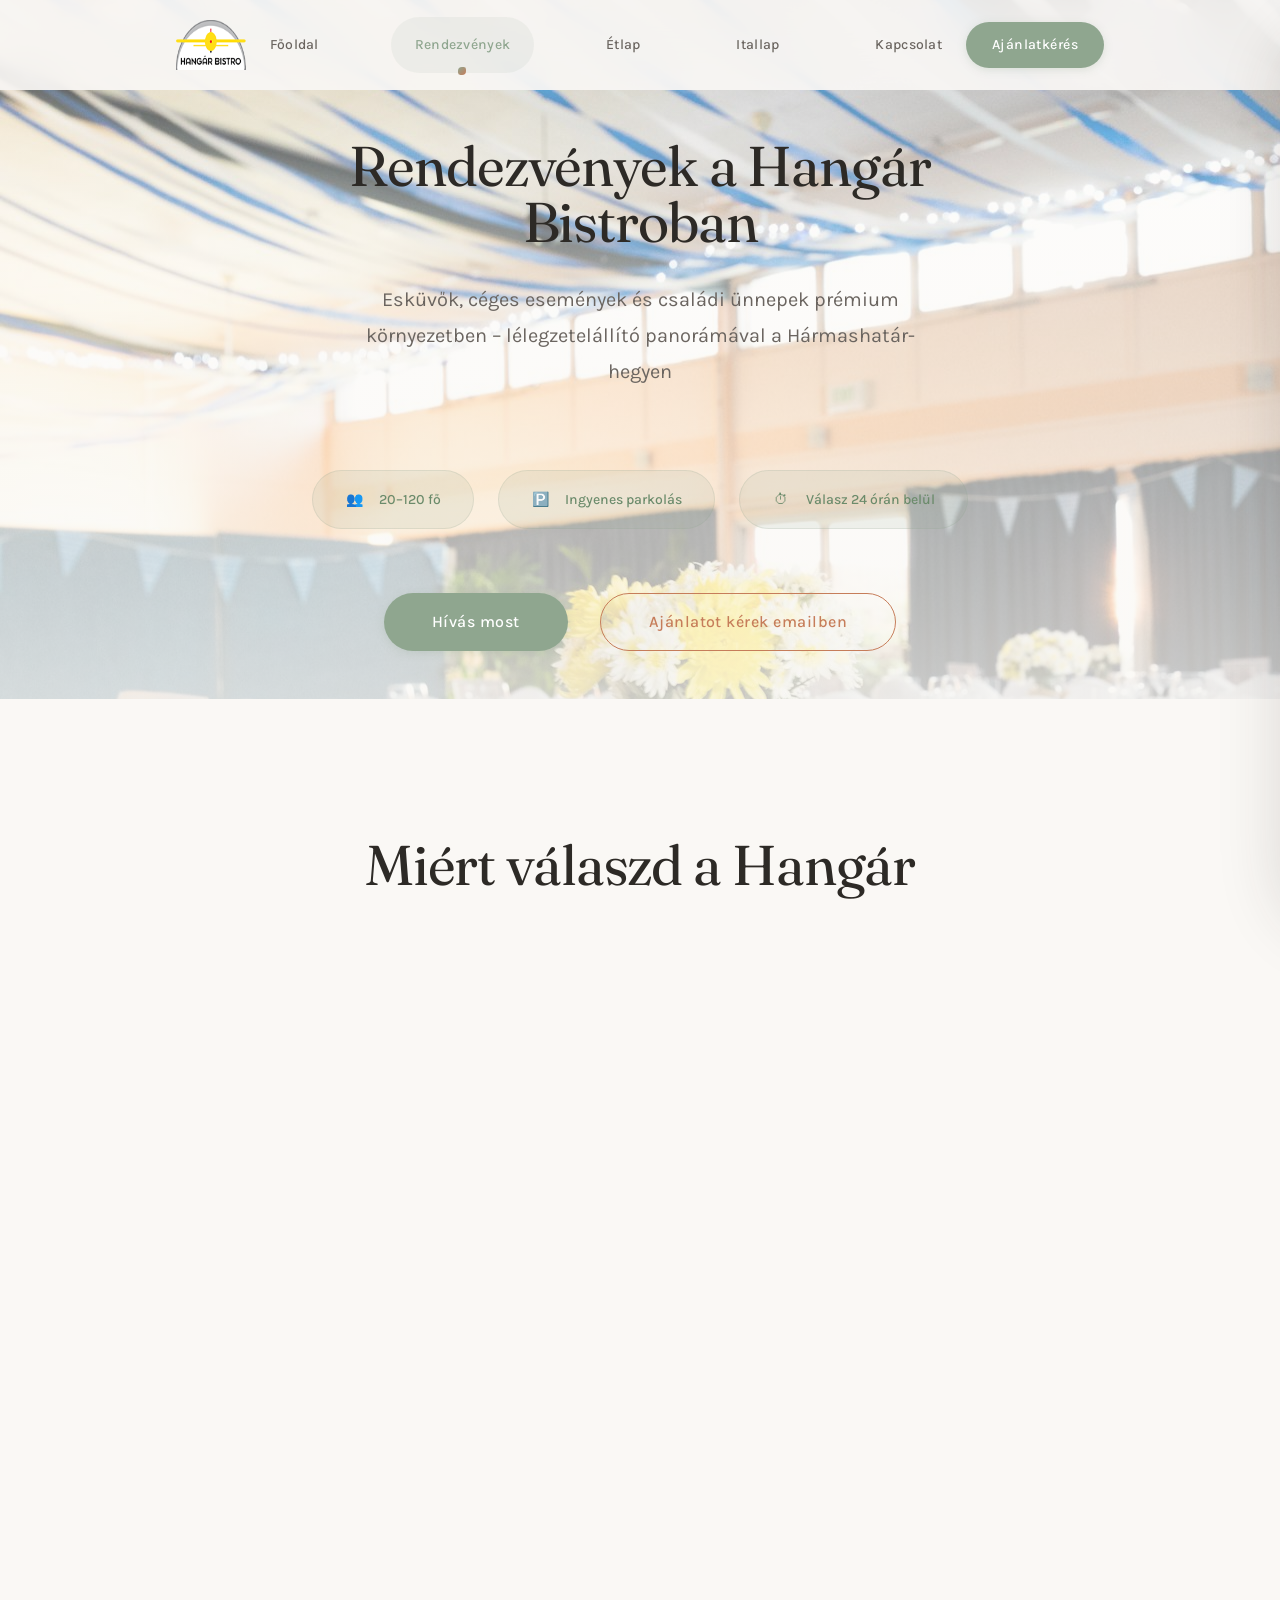
==== commit 63db90bd: "." ====
--- a/rendezvenyek/index.html
+++ b/rendezvenyek/index.html
@@ -9,20 +9,31 @@
   <title>Rendezvények | Hangár Bistro - Esküvő, Céges Rendezvény, Csapatépítés</title>
   <meta name="description"
     content="Prémium rendezvényhelyszín a Hármashatár-hegyen. Esküvők, lánykérések, céges események, csapatépítések és családi ünnepek egyedi környezetben.">
+  <meta name="keywords" content="rendezvényhelyszín budapest, esküvői helyszín, céges rendezvény helyszín, csapatépítés helyszín, családi ünnep helyszín">
+  <meta name="author" content="Hangár Bistro">
+  <meta name="robots" content="index, follow">
 
   <!-- Open Graph -->
   <meta property="og:type" content="website">
   <meta property="og:url" content="https://hangarbistro.hu/rendezvenyek/">
+  <meta property="og:site_name" content="Hangár Bistro">
   <meta property="og:title" content="Rendezvények | Hangár Bistro - Esküvő, Céges Rendezvény, Csapatépítés">
   <meta property="og:description"
     content="Prémium rendezvényhelyszín a Hármashatár-hegyen. Esküvők, lánykérések, céges események és családi ünnepek.">
-  <meta property="og:image" content="https://images.unsplash.com/photo-1464366400600-7168b8af9bc3?w=1200&q=80">
+  <meta property="og:image" content="https://hangarbistro.hu/assets/images/og-image.jpg">
+  <meta property="og:locale" content="hu_HU">
+
+  <!-- Twitter Card -->
+  <meta name="twitter:card" content="summary_large_image">
+  <meta name="twitter:title" content="Rendezvények | Hangár Bistro">
+  <meta name="twitter:description" content="Prémium rendezvényhelyszín a Hármashatár-hegyen - esküvők, céges események, családi ünnepek.">
+  <meta name="twitter:image" content="https://hangarbistro.hu/assets/images/og-image.jpg">
 
   <!-- Canonical -->
   <link rel="canonical" href="https://hangarbistro.hu/rendezvenyek/">
 
   <!-- Theme Color -->
-  <meta name="theme-color" content="#F8F7F3">
+  <meta name="theme-color" content="#faf8f5">
 
   <!-- Icons -->
   <link rel="icon" type="image/png" href="../assets/images/logo.png">
@@ -34,9 +45,7 @@
   <!-- Fonts -->
   <link rel="preconnect" href="https://fonts.googleapis.com">
   <link rel="preconnect" href="https://fonts.gstatic.com" crossorigin>
-  <link
-    href="https://fonts.googleapis.com/css2?family=Montserrat:wght@400;500;600;700;800;900&display=swap"
-    rel="stylesheet">
+  <link href="https://fonts.googleapis.com/css2?family=Fraunces:ital,opsz,wght@0,9..144,300;0,9..144,400;0,9..144,500;0,9..144,600;1,9..144,400&family=Karla:wght@300;400;500;600;700&display=swap" rel="stylesheet">
 
   <!-- Styles -->
   <link rel="stylesheet" href="../assets/css/variables.css">
@@ -85,8 +94,8 @@
   {
     "@context": "https://schema.org",
     "@type": "EventVenue",
-    "name": "Hangár Bistro",
-    "image": "https://images.unsplash.com/photo-1464366400600-7168b8af9bc3?w=1200&q=80",
+    "name": "Hangár Bistro - Rendezvényhelyszín",
+    "image": "https://hangarbistro.hu/assets/images/og-image.jpg",
     "url": "https://hangarbistro.hu/rendezvenyek/",
     "telephone": "+36706577198",
     "email": "info@hangarbistro.hu",
@@ -96,7 +105,41 @@
       "addressLocality": "Budapest",
       "postalCode": "1037",
       "addressCountry": "HU"
-    }
+    },
+    "geo": {
+      "@type": "GeoCoordinates",
+      "latitude": 47.5494,
+      "longitude": 19.0136
+    },
+    "maximumAttendeeCapacity": 120,
+    "amenityFeature": [
+      {"@type": "LocationFeatureSpecification", "name": "Ingyenes parkolás", "value": true},
+      {"@type": "LocationFeatureSpecification", "name": "Catering", "value": true},
+      {"@type": "LocationFeatureSpecification", "name": "Hangosítás", "value": true},
+      {"@type": "LocationFeatureSpecification", "name": "Dekoráció", "value": true}
+    ]
+  }
+  </script>
+
+  <!-- Structured Data - BreadcrumbList -->
+  <script type="application/ld+json">
+  {
+    "@context": "https://schema.org",
+    "@type": "BreadcrumbList",
+    "itemListElement": [
+      {
+        "@type": "ListItem",
+        "position": 1,
+        "name": "Főoldal",
+        "item": "https://hangarbistro.hu/"
+      },
+      {
+        "@type": "ListItem",
+        "position": 2,
+        "name": "Rendezvények",
+        "item": "https://hangarbistro.hu/rendezvenyek/"
+      }
+    ]
   }
   </script>
 </head>
@@ -104,8 +147,48 @@
 <body>
   <a href="#main-content" class="skip-link">Ugrás a tartalomhoz</a>
 
-  <!-- Navigation (loaded from partials/header.html) -->
-  <div id="header-placeholder"></div>
+  <!-- Navigation -->
+  <header class="navbar">
+    <div class="container navbar__container">
+      <a href="../index.html" class="navbar__logo">
+        <img src="../assets/images/logo.png" alt="Hangár Bistro logó" width="150" height="50">
+      </a>
+
+      <nav class="navbar__menu" aria-label="Főmenü">
+        <a href="../index.html" class="navbar__link" data-page="index">Főoldal</a>
+        <a href="index.html" class="navbar__link navbar__link--active" data-page="rendezvenyek">Rendezvények</a>
+        <a href="../etlap.html" class="navbar__link" data-page="etlap">Étlap</a>
+        <a href="../itallap.html" class="navbar__link" data-page="itallap">Itallap</a>
+        <a href="../index.html#kapcsolat" class="navbar__link">Kapcsolat</a>
+      </nav>
+
+      <a href="mailto:info@hangarbistro.hu?subject=Ajánlatkérés – Hangár Bistro&body=Kedves Hangár Bistro Csapat!%0D%0A%0D%0ARendezvény típusa:%0D%0ADátum:%0D%0ALétszám:%0D%0AIdősáv:%0D%0AMegjegyzés:%0D%0A%0D%0AÜdvözlettel" class="btn btn-primary navbar__cta">Ajánlatkérés</a>
+
+      <button class="navbar__toggle" aria-label="Menü megnyitása" aria-expanded="false" aria-controls="mobile-menu">
+        <span></span>
+        <span></span>
+        <span></span>
+      </button>
+    </div>
+
+    <!-- Mobile Menu -->
+    <nav class="navbar__mobile" id="mobile-menu" aria-hidden="true">
+      <div class="navbar__mobile-header">
+        <img src="../assets/images/logo.png" alt="Hangár Bistro" style="height: 34px;">
+        <button class="navbar__mobile-close" aria-label="Menü bezárása">×</button>
+      </div>
+      <div class="navbar__mobile-menu">
+        <a href="../index.html" class="navbar__mobile-link" data-page="index">Főoldal</a>
+        <a href="index.html" class="navbar__mobile-link navbar__mobile-link--active" data-page="rendezvenyek">Rendezvények</a>
+        <a href="../etlap.html" class="navbar__mobile-link" data-page="etlap">Étlap</a>
+        <a href="../itallap.html" class="navbar__mobile-link" data-page="itallap">Itallap</a>
+        <a href="../index.html#kapcsolat" class="navbar__mobile-link">Kapcsolat</a>
+      </div>
+      <a href="mailto:info@hangarbistro.hu?subject=Ajánlatkérés – Hangár Bistro&body=Kedves Hangár Bistro Csapat!%0D%0A%0D%0ARendezvény típusa:%0D%0ADátum:%0D%0ALétszám:%0D%0AIdősáv:%0D%0AMegjegyzés:%0D%0A%0D%0AÜdvözlettel" class="btn btn-primary btn-block">Ajánlatkérés</a>
+    </nav>
+
+    <div class="navbar__backdrop"></div>
+  </header>
 
   <!-- Main Content -->
   <main id="main-content">
@@ -328,7 +411,7 @@
         </div>
 
         <div style="max-width: 800px; margin: 0 auto var(--space-8);">
-          <p style="text-align: center; color: var(--color-text-secondary); line-height: var(--line-height-relaxed);">
+          <p style="text-align: center; color: var(--color-text-muted); line-height: var(--line-height-relaxed);">
             A Hangár Bistro a Hármashatár-hegy lábánál található, a Guckler Károly kilátó közelében. Páratlan
             panorámával, természetközeli környezettel és modern infrastruktúrával várjuk vendégeinket. Indoor és
             outdoor teraszaink, valamint professzionális konyánk biztosítja, hogy minden rendezvény tökéletes legyen.
@@ -372,44 +455,44 @@
           <!-- Basic Package -->
           <div class="card">
             <div class="card__content">
-              <h3 class="card__title" style="color: var(--color-accent); margin-bottom: var(--space-3);">Basic</h3>
-              <p style="color: var(--color-text-secondary); margin-bottom: var(--space-6);">
+              <h3 class="card__title" style="color: var(--color-sage); margin-bottom: var(--space-3);">Basic</h3>
+              <p style="color: var(--color-text-muted); margin-bottom: var(--space-6);">
                 Alapszintű rendezvényszervezés kisebb létszámú eseményekhez
               </p>
               <ul style="list-style: none; padding: 0; margin-bottom: var(--space-6);">
-                <li style="padding: var(--space-2) 0; border-bottom: 1px solid var(--glass-border);">✓ Helyszín bérlet
+                <li style="padding: var(--space-2) 0; border-bottom: 1px dashed var(--color-border);">✓ Helyszín bérlet
                   (4 óra)</li>
-                <li style="padding: var(--space-2) 0; border-bottom: 1px solid var(--glass-border);">✓ Alapmenü (3
+                <li style="padding: var(--space-2) 0; border-bottom: 1px dashed var(--color-border);">✓ Alapmenü (3
                   fogás)</li>
-                <li style="padding: var(--space-2) 0; border-bottom: 1px solid var(--glass-border);">✓ Asztal és szék
+                <li style="padding: var(--space-2) 0; border-bottom: 1px dashed var(--color-border);">✓ Asztal és szék
                   bérlet</li>
-                <li style="padding: var(--space-2) 0; border-bottom: 1px solid var(--glass-border);">✓ Alapdekoráció
+                <li style="padding: var(--space-2) 0; border-bottom: 1px dashed var(--color-border);">✓ Alapdekoráció
                 </li>
-                <li style="padding: var(--space-2) 0; color: var(--color-text-muted);">✗ Zenei szolgáltatás</li>
+                <li style="padding: var(--space-2) 0; color: var(--color-text-light);">✗ Zenei szolgáltatás</li>
               </ul>
               <a href="tel:+36706577198" class="btn btn-secondary btn-block">Ajánlatot kérek</a>
             </div>
           </div>
 
           <!-- Premium Package -->
-          <div class="card" style="border: 2px solid var(--color-accent); transform: scale(1.05);">
+          <div class="card" style="border: 2px solid var(--color-sage); transform: scale(1.05); box-shadow: var(--shadow-md), var(--shadow-glow-sage);">
             <div class="card__content">
-              <div style="background: var(--color-accent); color: var(--color-text-dark); padding: var(--space-1) var(--space-3); border-radius: var(--radius-full); display: inline-block; margin-bottom: var(--space-3); font-size: var(--font-size-sm); font-weight: var(--font-weight-bold);">
+              <div style="background: linear-gradient(135deg, var(--color-sage), var(--color-sage-dark)); color: var(--color-white); padding: var(--space-1) var(--space-3); border-radius: 20px 10px 20px 10px / 10px 20px 10px 20px; display: inline-block; margin-bottom: var(--space-3); font-size: var(--font-size-sm); font-weight: var(--font-weight-bold);">
                 NÉPSZERŰ
               </div>
-              <h3 class="card__title" style="color: var(--color-accent); margin-bottom: var(--space-3);">Premium</h3>
-              <p style="color: var(--color-text-secondary); margin-bottom: var(--space-6);">
+              <h3 class="card__title" style="color: var(--color-sage); margin-bottom: var(--space-3);">Premium</h3>
+              <p style="color: var(--color-text-muted); margin-bottom: var(--space-6);">
                 Teljes körű rendezvényszervezés minden igénnyel
               </p>
               <ul style="list-style: none; padding: 0; margin-bottom: var(--space-6);">
-                <li style="padding: var(--space-2) 0; border-bottom: 1px solid var(--glass-border);">✓ Helyszín bérlet
+                <li style="padding: var(--space-2) 0; border-bottom: 1px dashed var(--color-border);">✓ Helyszín bérlet
                   (8 óra)</li>
-                <li style="padding: var(--space-2) 0; border-bottom: 1px solid var(--glass-border);">✓ Prémium menü (5
+                <li style="padding: var(--space-2) 0; border-bottom: 1px dashed var(--color-border);">✓ Prémium menü (5
                   fogás)</li>
-                <li style="padding: var(--space-2) 0; border-bottom: 1px solid var(--glass-border);">✓ Teljes
+                <li style="padding: var(--space-2) 0; border-bottom: 1px dashed var(--color-border);">✓ Teljes
                   dekoráció</li>
-                <li style="padding: var(--space-2) 0; border-bottom: 1px solid var(--glass-border);">✓ DJ / Élőzene</li>
-                <li style="padding: var(--space-2) 0; border-bottom: 1px solid var(--glass-border);">✓ Rendezvény
+                <li style="padding: var(--space-2) 0; border-bottom: 1px dashed var(--color-border);">✓ DJ / Élőzene</li>
+                <li style="padding: var(--space-2) 0; border-bottom: 1px dashed var(--color-border);">✓ Rendezvény
                   koordinátor</li>
               </ul>
               <a href="tel:+36706577198" class="btn btn-primary btn-block">Ajánlatot kérek</a>
@@ -419,22 +502,22 @@
           <!-- Exclusive Package -->
           <div class="card">
             <div class="card__content">
-              <h3 class="card__title" style="color: var(--color-accent); margin-bottom: var(--space-3);">Exclusive</h3>
-              <p style="color: var(--color-text-secondary); margin-bottom: var(--space-6);">
+              <h3 class="card__title" style="color: var(--color-clay); margin-bottom: var(--space-3);">Exclusive</h3>
+              <p style="color: var(--color-text-muted); margin-bottom: var(--space-6);">
                 VIP szolgáltatások egyedi, exkluzív rendezvényekhez
               </p>
               <ul style="list-style: none; padding: 0; margin-bottom: var(--space-6);">
-                <li style="padding: var(--space-2) 0; border-bottom: 1px solid var(--glass-border);">✓ Egész napos
+                <li style="padding: var(--space-2) 0; border-bottom: 1px dashed var(--color-border);">✓ Egész napos
                   helyszín bérlet</li>
-                <li style="padding: var(--space-2) 0; border-bottom: 1px solid var(--glass-border);">✓ Exkluzív menü
+                <li style="padding: var(--space-2) 0; border-bottom: 1px dashed var(--color-border);">✓ Exkluzív menü
                   (séf választék)</li>
-                <li style="padding: var(--space-2) 0; border-bottom: 1px solid var(--glass-border);">✓ Egyedi
+                <li style="padding: var(--space-2) 0; border-bottom: 1px dashed var(--color-border);">✓ Egyedi
                   dekoráció & virágdísz</li>
-                <li style="padding: var(--space-2) 0; border-bottom: 1px solid var(--glass-border);">✓ Élőzene & DJ
+                <li style="padding: var(--space-2) 0; border-bottom: 1px dashed var(--color-border);">✓ Élőzene & DJ
                 </li>
-                <li style="padding: var(--space-2) 0; border-bottom: 1px solid var(--glass-border);">✓ Professzionális
+                <li style="padding: var(--space-2) 0; border-bottom: 1px dashed var(--color-border);">✓ Professzionális
                   fotós & videós</li>
-                <li style="padding: var(--space-2) 0; border-bottom: 1px solid var(--glass-border);">✓ Dedikált
+                <li style="padding: var(--space-2) 0; border-bottom: 1px dashed var(--color-border);">✓ Dedikált
                   koordinátor</li>
               </ul>
               <a href="tel:+36706577198" class="btn btn-secondary btn-block">Ajánlatot kérek</a>
@@ -457,44 +540,44 @@
         <div class="grid grid--2">
           <div class="card testimonial">
             <div class="card__content">
-              <p style="font-style: italic; color: var(--color-text-secondary); margin-bottom: var(--space-4);">
+              <p style="font-style: italic; color: var(--color-text-muted); margin-bottom: var(--space-4);">
                 "Fantasztikus helyszín, lélegzetelállító kilátás! Az esküvőnk minden vendége oda volt a panorámáért és
                 a kiváló kiszolgálásért. Köszönjük a Hangár Bistronak!"
               </p>
-              <p style="font-weight: var(--font-weight-semibold); color: var(--color-text-primary);">— Anna és Péter,
+              <p style="font-weight: var(--font-weight-semibold); color: var(--color-text);">— Anna és Péter,
                 Esküvő 2024</p>
             </div>
           </div>
 
           <div class="card testimonial">
             <div class="card__content">
-              <p style="font-style: italic; color: var(--color-text-secondary); margin-bottom: var(--space-4);">
+              <p style="font-style: italic; color: var(--color-text-muted); margin-bottom: var(--space-4);">
                 "Profi szervezés, rugalmas hozzáállás. Céges rendezvényünket maximálisan kiszolgálták, minden igényünket
                 teljesítették. Csak ajánlani tudom!"
               </p>
-              <p style="font-weight: var(--font-weight-semibold); color: var(--color-text-primary);">— Gábor, Céges
+              <p style="font-weight: var(--font-weight-semibold); color: var(--color-text);">— Gábor, Céges
                 rendezvény</p>
             </div>
           </div>
 
           <div class="card testimonial">
             <div class="card__content">
-              <p style="font-style: italic; color: var(--color-text-secondary); margin-bottom: var(--space-4);">
+              <p style="font-style: italic; color: var(--color-text-muted); margin-bottom: var(--space-4);">
                 "A lánykérésem tökéletes volt! Diszkréten mindent megszerveztek, a párom sírva fakadt a meglepetéstől.
                 Köszönjük ezt a csodát!"
               </p>
-              <p style="font-weight: var(--font-weight-semibold); color: var(--color-text-primary);">— Balázs,
+              <p style="font-weight: var(--font-weight-semibold); color: var(--color-text);">— Balázs,
                 Lánykérés 2024</p>
             </div>
           </div>
 
           <div class="card testimonial">
             <div class="card__content">
-              <p style="font-style: italic; color: var(--color-text-secondary); margin-bottom: var(--space-4);">
+              <p style="font-style: italic; color: var(--color-text-muted); margin-bottom: var(--space-4);">
                 "Remek csapatépítő helyszín! A természeti környezet, az ételek és a professzionális kiszolgálás
                 tökéletes kombinációja."
               </p>
-              <p style="font-weight: var(--font-weight-semibold); color: var(--color-text-primary);">— Eszter, HR
+              <p style="font-weight: var(--font-weight-semibold); color: var(--color-text);">— Eszter, HR
                 vezető</p>
             </div>
           </div>
@@ -662,7 +745,7 @@
         </div>
 
         <div style="max-width: 800px; margin: 0 auto;">
-          <p style="text-align: center; color: var(--color-text-secondary); line-height: var(--line-height-relaxed); margin-bottom: var(--space-8);">
+          <p style="text-align: center; color: var(--color-text-muted); line-height: var(--line-height-relaxed); margin-bottom: var(--space-8);">
             Rendszeresen dolgozol rendezvények szervezésével? Partnerünkké válva exkluzív előnyöket, rugalmas
             feltételeket és fix kapcsolattartót biztosítunk számodra. Legyen szó esküvőkről, céges eseményekről vagy
             magánrendezvényekről, mi vagyunk a megbízható háttér.
@@ -723,7 +806,7 @@
           <a href="mailto:info@hangarbistro.hu?subject=Ajánlatkérés – Rendezvény – Hangár Bistro&body=Kedves Hangár Bistro Csapat!%0D%0A%0D%0ARendezvény típusa:%0D%0ADátum:%0D%0ALétszám:%0D%0AIdősáv:%0D%0AMegjegyzés:%0D%0A%0D%0AÜdvözlettel"
             class="btn btn-secondary btn-lg">Email küldése</a>
         </div>
-        <p style="margin-top: var(--space-4); color: rgba(255,255,255,0.8); font-size: var(--font-size-sm);">
+        <p style="margin-top: var(--space-4); color: var(--color-text-muted); font-size: var(--font-size-sm);">
           Válaszidő: 24 óra | Telefonos elérhetőség: hétköznap 9:00-17:00
         </p>
       </div>
--- a/assets/css/variables.css
+++ b/assets/css/variables.css
@@ -1,92 +1,97 @@
 /* ================================
-   HANGÁR BISTRO - DESIGN TOKENS
+   HANGÁR BISTRO - ORGANIC BIOMORPHIC
+   Living Earth Design System
    ================================ */
 
 :root {
-  /* ========== COLOR PALETTE ========== */
-  /* Elegant Daylight - Bright, Clean, Premium */
-
-  /* Backgrounds */
-  --color-bg-primary: #F8F7F3;
-  --color-bg-secondary: #FFFFFF;
-  --color-bg-tertiary: #F1F3EF;
+  /* ========== LIVING EARTH PALETTE ========== */
+
+  /* Primary Backgrounds */
+  --color-bg: #faf8f5;
+  --color-bg-alt: #f0ebe3;
+  --color-bg-warm: #f5f0e6;
+  --color-bg-card: #ffffff;
 
   /* Text Colors */
-  --color-text-primary: #101614;
-  --color-text-secondary: #33403B;
-  --color-text-muted: #6B7872;
-  --color-text-dark: #0B0F0D;
-
-  /* Accent - Champagne Gold */
-  --color-accent: #C9A463;
-  --color-accent-hover: #D4B475;
-  --color-accent-light: #F2D9A7;
-  --color-accent-glow: rgba(201, 164, 99, 0.28);
-
-  /* Glassmorphism Tokens */
-  --glass-bg: rgba(255, 255, 255, 0.72);
-  --glass-border: rgba(16, 22, 20, 0.10);
-  --glass-blur: blur(16px);
-  --glass-shadow: 0 10px 40px rgba(16, 22, 20, 0.10);
-
-  /* Neutrals */
-  --color-white: #FFFFFF;
-  --color-black: #000000;
-
-  /* Legacy color mappings for compatibility */
-  --color-primary: #2D5016;
-  --color-primary-light: #3D6B20;
-  --color-primary-dark: #1A3309;
-  --color-secondary: var(--color-accent);
-
-  /* Grays */
-  --color-gray-100: #F3F5F3;
-  --color-gray-200: #E7EBE8;
-  --color-gray-300: #D4DBD7;
-  --color-gray-400: #A7B2AC;
-  --color-gray-500: #6B7872;
-  --color-gray-600: #4B5A54;
-  --color-gray-700: #2B3531;
-  --color-gray-800: #101614;
-  --color-light: #F1F3EF;
+  --color-text: #2d2a26;
+  --color-text-muted: #6b6560;
+  --color-text-light: #8a8580;
+
+  /* Living Earth Colors */
+  --color-sage: #8fa68f;
+  --color-sage-light: #b8ccb8;
+  --color-sage-dark: #6b8b6b;
+  --color-clay: #c67d5a;
+  --color-clay-light: #e8a889;
+  --color-clay-dark: #a85c3a;
+  --color-sand: #d4c4a8;
+  --color-sand-light: #e8dcc8;
+  --color-moss: #7a9a6a;
+  --color-moss-light: #a8c898;
+  --color-cream: #f5f0e6;
+  --color-terracotta: #c67d5a;
+  --color-terracotta-light: #e8a889;
+
+  /* Accent - Primary is Sage */
+  --color-accent: var(--color-sage);
+  --color-accent-hover: var(--color-sage-dark);
+  --color-accent-light: var(--color-sage-light);
+  --color-accent-secondary: var(--color-clay);
+
+  /* Legacy Support */
+  --color-white: #ffffff;
+  --color-black: #2d2a26;
+  --color-primary: var(--color-sage);
+  --color-primary-light: var(--color-sage-light);
+  --color-primary-dark: var(--color-sage-dark);
+  --color-secondary: var(--color-clay);
+  --color-border: rgba(107, 101, 96, 0.15);
+  --color-border-light: rgba(107, 101, 96, 0.08);
 
   /* Semantic Colors */
-  --color-success: #4CAF50;
-  --color-error: #FF5252;
-  --color-warning: #FFAB40;
-  --color-info: #40C4FF;
+  --color-success: #6b9a5a;
+  --color-error: #c65a5a;
+  --color-warning: #c9a052;
+  --color-info: #5a8ac6;
 
 
   /* ========== TYPOGRAPHY ========== */
 
-  /* Font Families */
-  --font-heading: 'Montserrat', sans-serif;
-  --font-body: 'Montserrat', sans-serif;
-
-  /* Font Sizes - Refined Fluid Typography */
-  --font-size-xs: clamp(0.75rem, 0.05vw + 0.74rem, 0.8rem);
-  --font-size-sm: clamp(0.875rem, 0.13vw + 0.85rem, 1rem);
-  --font-size-base: clamp(1rem, 0.2vw + 0.95rem, 1.125rem);
-  --font-size-lg: clamp(1.125rem, 0.4vw + 1.03rem, 1.375rem);
-  --font-size-xl: clamp(1.25rem, 0.7vw + 1.15rem, 1.75rem);
-  --font-size-2xl: clamp(1.5rem, 1.2vw + 1.3rem, 2.5rem);
-  --font-size-3xl: clamp(2rem, 2vw + 1.6rem, 3.5rem);
-  --font-size-4xl: clamp(2.5rem, 4vw + 1.5rem, 5.5rem);
+  /* Font Families - Organic Pairing */
+  --font-display: 'Fraunces', 'Georgia', serif;
+  --font-heading: 'Fraunces', 'Georgia', serif;
+  --font-body: 'Karla', 'Helvetica Neue', sans-serif;
+  --font-accent: 'Fraunces', serif;
+
+  /* Font Sizes */
+  --font-size-xs: 0.75rem;
+  --font-size-sm: 0.875rem;
+  --font-size-base: 1rem;
+  --font-size-lg: 1.125rem;
+  --font-size-xl: 1.25rem;
+  --font-size-2xl: 1.5rem;
+  --font-size-3xl: clamp(1.875rem, 3vw + 0.5rem, 2.5rem);
+  --font-size-4xl: clamp(2.25rem, 4vw + 0.5rem, 3.5rem);
+  --font-size-hero: clamp(3rem, 6vw + 1rem, 5rem);
 
   /* Font Weights */
+  --font-weight-light: 300;
   --font-weight-regular: 400;
   --font-weight-medium: 500;
   --font-weight-semibold: 600;
   --font-weight-bold: 700;
-  --font-weight-black: 900;
 
   /* Line Heights */
   --line-height-tight: 1.15;
-  --line-height-base: 1.6;
-  --line-height-relaxed: 1.75;
+  --line-height-snug: 1.35;
+  --line-height-base: 1.65;
+  --line-height-relaxed: 1.8;
 
   /* Letter Spacing */
   --letter-spacing-tight: -0.02em;
+  --letter-spacing-normal: 0;
+  --letter-spacing-wide: 0.02em;
+  --letter-spacing-wider: 0.08em;
 
 
   /* ========== SPACING ========== */
@@ -106,43 +111,60 @@
   --space-24: 12rem;
 
   /* Container Widths */
-  --container-sm: 768px;
-  --container-md: 1024px;
-  --container-lg: 1280px;
-  --container-xl: 1440px;
-
-  /* Readability */
-  --content-width: 720px;
-
-
-  /* ========== BORDER RADIUS ========== */
-
-  --radius-sm: 0.375rem;
-  --radius-base: 0.75rem;
-  --radius-lg: 1.25rem;
-  --radius-xl: 2rem;
+  --container-sm: 640px;
+  --container-md: 768px;
+  --container-lg: 1024px;
+  --container-xl: 1200px;
+  --container-2xl: 1400px;
+
+
+  /* ========== ORGANIC BORDER RADIUS ========== */
+
+  /* Simple Organic */
+  --radius-sm: 12px;
+  --radius-base: 20px;
+  --radius-lg: 30px;
+  --radius-xl: 40px;
+  --radius-2xl: 60px;
   --radius-full: 9999px;
 
-
-  /* ========== SHADOWS ========== */
-
-  --shadow-sm: 0 2px 4px rgba(16, 22, 20, 0.06);
-  --shadow-base: 0 4px 12px rgba(16, 22, 20, 0.08);
-  --shadow-md: 0 8px 24px rgba(16, 22, 20, 0.12);
-  --shadow-lg: 0 16px 48px rgba(16, 22, 20, 0.14);
-  --shadow-xl: 0 24px 64px rgba(16, 22, 20, 0.18);
-  --shadow-glow: 0 0 18px var(--color-accent-glow);
+  /* Blob Shapes - Asymmetric Border Radius */
+  --blob-1: 50% 40% 60% 50% / 50% 60% 40% 50%;
+  --blob-2: 40% 60% 50% 50% / 60% 40% 50% 50%;
+  --blob-3: 60% 50% 40% 50% / 40% 50% 60% 50%;
+  --blob-4: 50% 50% 60% 40% / 50% 50% 40% 60%;
+  --blob-5: 45% 55% 50% 50% / 55% 45% 55% 45%;
+  --blob-button: 50px 20px 50px 20px / 30px 40px 30px 40px;
+  --blob-card: 30% 70% 60% 40% / 50% 40% 60% 50%;
+  --blob-soft: 40% 60% 55% 45% / 55% 45% 50% 50%;
+
+
+  /* ========== SHADOWS - Soft & Organic ========== */
+
+  --shadow-xs: 0 2px 8px rgba(45, 42, 38, 0.04);
+  --shadow-sm: 0 4px 12px rgba(45, 42, 38, 0.06);
+  --shadow-base: 0 8px 24px rgba(45, 42, 38, 0.08);
+  --shadow-md: 0 12px 32px rgba(45, 42, 38, 0.1);
+  --shadow-lg: 0 20px 48px rgba(45, 42, 38, 0.12);
+  --shadow-xl: 0 32px 64px rgba(45, 42, 38, 0.15);
+  --shadow-glow-sage: 0 8px 32px rgba(143, 166, 143, 0.3);
+  --shadow-glow-clay: 0 8px 32px rgba(198, 125, 90, 0.3);
+  --shadow-card: 0 4px 20px rgba(45, 42, 38, 0.06);
+  --shadow-card-hover: 0 16px 40px rgba(45, 42, 38, 0.12);
 
 
   /* ========== TRANSITIONS ========== */
 
-  --transition-fast: 200ms cubic-bezier(0.4, 0, 0.2, 1);
-  --transition-base: 400ms cubic-bezier(0.4, 0, 0.2, 1);
-  --transition-slow: 700ms cubic-bezier(0.4, 0, 0.2, 1);
-
-  --ease-in: cubic-bezier(0.4, 0, 1, 1);
-  --ease-out: cubic-bezier(0, 0, 0.2, 1);
-  --ease-in-out: cubic-bezier(0.4, 0, 0.2, 1);
+  --transition-fast: 200ms ease;
+  --transition-base: 400ms ease;
+  --transition-slow: 600ms ease;
+  --transition-slower: 800ms ease;
+
+  /* Organic Easings */
+  --ease-organic: cubic-bezier(0.34, 1.56, 0.64, 1);
+  --ease-bounce: cubic-bezier(0.68, -0.55, 0.265, 1.55);
+  --ease-smooth: cubic-bezier(0.4, 0, 0.2, 1);
+  --ease-out-expo: cubic-bezier(0.16, 1, 0.3, 1);
 
 
   /* ========== Z-INDEX SCALE ========== */
@@ -159,7 +181,6 @@
 
 
   /* ========== BREAKPOINTS ========== */
-  /* Használat media query-ben: @media (min-width: 768px) { ... } */
 
   --breakpoint-sm: 640px;
   --breakpoint-md: 768px;
@@ -169,8 +190,159 @@
 }
 
 
-/* ========== DARK MODE SUPPORT (későbbi használatra) ========== */
-
-@media (prefers-color-scheme: dark) {
-  /* Jelenleg nem használjuk, de előkészítve */
-}+/* ========== ORGANIC ANIMATIONS ========== */
+
+/* Blob Morphing Animation */
+@keyframes blob-morph {
+  0%, 100% {
+    border-radius: var(--blob-1);
+    transform: rotate(0deg) scale(1);
+  }
+  25% {
+    border-radius: var(--blob-2);
+    transform: rotate(90deg) scale(1.02);
+  }
+  50% {
+    border-radius: var(--blob-3);
+    transform: rotate(180deg) scale(1);
+  }
+  75% {
+    border-radius: var(--blob-4);
+    transform: rotate(270deg) scale(0.98);
+  }
+}
+
+/* Slow Blob Morph */
+@keyframes blob-morph-slow {
+  0%, 100% {
+    border-radius: 60% 40% 50% 50% / 50% 60% 40% 50%;
+  }
+  33% {
+    border-radius: 40% 60% 60% 40% / 60% 40% 60% 40%;
+  }
+  66% {
+    border-radius: 50% 50% 40% 60% / 40% 50% 50% 60%;
+  }
+}
+
+/* Float Animation */
+@keyframes float {
+  0%, 100% {
+    transform: translateY(0);
+  }
+  50% {
+    transform: translateY(-15px);
+  }
+}
+
+/* Gentle Float */
+@keyframes float-gentle {
+  0%, 100% {
+    transform: translateY(0) rotate(0deg);
+  }
+  50% {
+    transform: translateY(-10px) rotate(2deg);
+  }
+}
+
+/* Breathing Animation */
+@keyframes breathe {
+  0%, 100% {
+    transform: scale(1);
+    opacity: 0.6;
+  }
+  50% {
+    transform: scale(1.05);
+    opacity: 0.8;
+  }
+}
+
+/* Pulse Glow */
+@keyframes pulse-glow {
+  0%, 100% {
+    box-shadow: 0 0 20px rgba(143, 166, 143, 0.3);
+  }
+  50% {
+    box-shadow: 0 0 40px rgba(143, 166, 143, 0.5);
+  }
+}
+
+/* Wave Animation */
+@keyframes wave {
+  0% {
+    transform: translateX(0);
+  }
+  100% {
+    transform: translateX(-50%);
+  }
+}
+
+/* Fade In Up */
+@keyframes fade-in-up {
+  from {
+    opacity: 0;
+    transform: translateY(30px);
+  }
+  to {
+    opacity: 1;
+    transform: translateY(0);
+  }
+}
+
+/* Fade In */
+@keyframes fade-in {
+  from { opacity: 0; }
+  to { opacity: 1; }
+}
+
+/* Scale In */
+@keyframes scale-in {
+  from {
+    opacity: 0;
+    transform: scale(0.9);
+  }
+  to {
+    opacity: 1;
+    transform: scale(1);
+  }
+}
+
+/* Rotate Slow */
+@keyframes rotate-slow {
+  from {
+    transform: rotate(0deg);
+  }
+  to {
+    transform: rotate(360deg);
+  }
+}
+
+/* Gooey Blob */
+@keyframes gooey {
+  0%, 100% {
+    border-radius: 42% 58% 70% 30% / 45% 45% 55% 55%;
+    transform: translate3d(0, 0, 0) rotateZ(0.01deg);
+  }
+  34% {
+    border-radius: 70% 30% 46% 54% / 30% 29% 71% 70%;
+    transform: translate3d(0, 5px, 0) rotateZ(0.01deg);
+  }
+  50% {
+    transform: translate3d(0, 0, 0) rotateZ(0.01deg);
+  }
+  67% {
+    border-radius: 100% 60% 60% 100% / 100% 100% 60% 60%;
+    transform: translate3d(0, -3px, 0) rotateZ(0.01deg);
+  }
+}
+
+/* Reduced Motion Support */
+@media (prefers-reduced-motion: reduce) {
+  *,
+  *::before,
+  *::after {
+    animation-duration: 0.01ms !important;
+    animation-iteration-count: 1 !important;
+    transition-duration: 0.01ms !important;
+  }
+}
--- a/assets/css/base.css
+++ b/assets/css/base.css
@@ -1,4 +1,10 @@
 /* ================================
+   HANGÁR BISTRO - ORGANIC BASE
+   Living Earth Foundation Styles
+   ================================ */
+
+/* ========== GLOBAL RESET ========== */
+
 html {
   font-size: 100%;
   box-sizing: border-box;
@@ -8,197 +14,207 @@
 
 *, *::before, *::after {
   box-sizing: inherit;
-}
-
-/* Body */
+  margin: 0;
+  padding: 0;
+}
+
+
+/* ========== BODY ========== */
+
 body {
   font-family: var(--font-body);
   font-size: var(--font-size-base);
+  font-weight: var(--font-weight-regular);
   line-height: var(--line-height-base);
-  color: var(--color-text-primary);
-  background-color: var(--color-bg-primary);
+  color: var(--color-text);
+  background-color: var(--color-bg);
   -webkit-font-smoothing: antialiased;
   -moz-osx-font-smoothing: grayscale;
   overflow-x: hidden;
-}
-
-/* Typography */
-/* Typography Base */
-h1,
-h2,
-h3,
-h4,
-h5,
+  min-height: 100vh;
+}
+
+
+/* ========== TYPOGRAPHY ========== */
+
+h1, h2, h3, h4, h5, h6 {
+  font-family: var(--font-heading);
+  font-weight: var(--font-weight-medium);
+  line-height: var(--line-height-snug);
+  color: var(--color-text);
+  letter-spacing: var(--letter-spacing-tight);
+  margin-bottom: var(--space-3);
+}
+
+h1 {
+  font-size: var(--font-size-hero);
+  font-weight: var(--font-weight-regular);
+  line-height: var(--line-height-tight);
+}
+
+h2 {
+  font-size: var(--font-size-4xl);
+  font-weight: var(--font-weight-regular);
+}
+
+h3 {
+  font-size: var(--font-size-3xl);
+}
+
+h4 {
+  font-size: var(--font-size-2xl);
+}
+
+h5 {
+  font-size: var(--font-size-xl);
+}
+
 h6 {
-  font-family: var(--font-heading);
-  font-weight: var(--font-weight-bold);
-  line-height: var(--line-height-tight);
-  color: var(--color-text-primary);
-  hyphens: none;
-  -webkit-hyphens: none;
-  overflow-wrap: normal;
-  word-break: normal;
-  margin-top: 0;
-  margin-bottom: var(--space-3);
-}
-
-h1 {
-  font-size: var(--font-size-4xl);
-  letter-spacing: var(--letter-spacing-tight);
-}
-
-h2 {
-  font-size: var(--font-size-3xl);
-  letter-spacing: var(--letter-spacing-tight);
-}
-
-h3 {
-  font-size: var(--font-size-2xl);
-}
-
-h4 {
-  font-size: var(--font-size-xl);
-}
-
-h5 {
   font-size: var(--font-size-lg);
-}
-
-h6 {
-  font-size: var(--font-size-base);
 }
 
 p {
   margin-bottom: var(--space-4);
-  color: var(--color-text-primary);
+  line-height: var(--line-height-relaxed);
 }
 
 p:last-child {
   margin-bottom: 0;
 }
 
+/* Lead text */
+.lead {
+  font-size: var(--font-size-lg);
+  line-height: var(--line-height-relaxed);
+  color: var(--color-text-muted);
+}
+
 /* Strong & Emphasis */
-strong,
-b {
+strong, b {
   font-weight: var(--font-weight-semibold);
-  color: var(--color-text-primary);
-}
-
-em,
-i {
+  color: var(--color-text);
+}
+
+em, i {
   font-style: italic;
+}
+
+/* Small text */
+small, .small {
+  font-size: var(--font-size-sm);
+  color: var(--color-text-muted);
 }
 
 /* Links */
 a {
-  color: var(--color-text-primary);
+  color: var(--color-sage);
   text-decoration: none;
   transition: color var(--transition-fast);
 }
 
 a:hover {
-  color: var(--color-accent);
-}
-
-a:active {
-  color: var(--color-text-secondary);
-}
-
-/* Small text */
-small {
-  font-size: var(--font-size-sm);
-  color: var(--color-gray-600);
+  color: var(--color-sage-dark);
+}
+
+/* Organic underline link */
+.link-underline {
+  position: relative;
+  color: var(--color-text);
+  display: inline-block;
+}
+
+.link-underline::after {
+  content: '';
+  position: absolute;
+  bottom: -4px;
+  left: 0;
+  width: 100%;
+  height: 3px;
+  background-color: var(--color-sage-light);
+  border-radius: var(--radius-full);
+  transform: scaleX(0);
+  transform-origin: right;
+  transition: transform var(--transition-base) var(--ease-organic);
+}
+
+.link-underline:hover::after {
+  transform: scaleX(1);
+  transform-origin: left;
 }
 
 /* Blockquote */
 blockquote {
   margin: var(--space-6) 0;
-  padding: var(--space-4) var(--space-6);
-  border-left: 4px solid var(--color-secondary);
-  background-color: var(--color-light);
+  padding: var(--space-6);
+  background-color: var(--color-bg-alt);
+  border-radius: var(--blob-soft);
+  position: relative;
+}
+
+blockquote::before {
+  content: '"';
+  position: absolute;
+  top: -10px;
+  left: 20px;
+  font-family: var(--font-display);
+  font-size: 4rem;
+  color: var(--color-sage-light);
+  line-height: 1;
+}
+
+blockquote p {
+  font-family: var(--font-accent);
+  font-size: var(--font-size-xl);
   font-style: italic;
-  color: var(--color-gray-700);
-}
-
-blockquote p {
-  margin-bottom: var(--space-2);
+  color: var(--color-text);
+  margin-bottom: var(--space-3);
 }
 
 blockquote cite {
   display: block;
-  margin-top: var(--space-2);
   font-size: var(--font-size-sm);
   font-style: normal;
-  color: var(--color-gray-600);
-}
-
-/* Code */
-code,
-pre {
-  font-family: 'Courier New', Courier, monospace;
-  background-color: var(--color-gray-100);
-  border-radius: var(--radius-sm);
-}
-
-code {
-  padding: 0.125rem 0.25rem;
-  font-size: 0.875em;
-  color: var(--color-primary-dark);
-}
-
-pre {
-  padding: var(--space-3);
-  overflow-x: auto;
-  margin: var(--space-4) 0;
-}
-
-pre code {
-  padding: 0;
-  background: none;
+  color: var(--color-text-muted);
+  font-family: var(--font-body);
+}
+
+blockquote cite::before {
+  content: '— ';
 }
 
 /* Lists */
-ul,
-ol {
+ul, ol {
   margin-bottom: var(--space-4);
   padding-left: var(--space-5);
 }
 
-ul {
-  list-style: disc;
-}
-
-ol {
-  list-style: decimal;
-}
-
 li {
-  margin-bottom: var(--space-1);
-  color: var(--color-text-primary);
-}
-
-/* Horizontal Rule */
+  margin-bottom: var(--space-2);
+  line-height: var(--line-height-relaxed);
+}
+
+/* Horizontal Rule - Wavy */
 hr {
   border: none;
-  border-top: 1px solid var(--color-gray-200);
+  height: 4px;
+  background: url("data:image/svg+xml,%3Csvg xmlns='http://www.w3.org/2000/svg' viewBox='0 0 100 10'%3E%3Cpath d='M0 5 Q 12.5 0, 25 5 T 50 5 T 75 5 T 100 5' fill='none' stroke='%23b8ccb8' stroke-width='2'/%3E%3C/svg%3E") repeat-x;
+  background-size: 100px 10px;
   margin: var(--space-8) 0;
+  opacity: 0.6;
 }
 
 /* Selection */
 ::selection {
-  background-color: var(--color-accent);
-  color: var(--color-text-dark);
-}
-
-::-moz-selection {
-  background-color: var(--color-accent);
-  color: var(--color-text-dark);
-}
-
-/* Container */
+  background-color: var(--color-sage-light);
+  color: var(--color-text);
+}
+
+
+/* ========== CONTAINER ========== */
+
 .container {
   width: 100%;
-  max-width: var(--container-lg);
+  max-width: var(--container-xl);
   margin-left: auto;
   margin-right: auto;
   padding-left: var(--space-4);
@@ -212,41 +228,88 @@
   }
 }
 
-.container--sm {
-  max-width: var(--container-sm);
-}
-
-.container--md {
-  max-width: var(--container-md);
-}
-
-.container--lg {
-  max-width: var(--container-lg);
-}
-
-.container--xl {
-  max-width: var(--container-xl);
-}
-
-/* Skip to content link (accessibility) */
+.container--sm { max-width: var(--container-sm); }
+.container--md { max-width: var(--container-md); }
+.container--lg { max-width: var(--container-lg); }
+.container--xl { max-width: var(--container-xl); }
+.container--2xl { max-width: var(--container-2xl); }
+
+
+/* ========== SCROLL REVEAL ANIMATIONS ========== */
+
+.reveal {
+  opacity: 0;
+  transform: translateY(30px);
+  transition: opacity 0.8s var(--ease-out-expo), transform 0.8s var(--ease-out-expo);
+}
+
+.reveal.revealed {
+  opacity: 1;
+  transform: translateY(0);
+}
+
+.reveal-left {
+  opacity: 0;
+  transform: translateX(-50px);
+  transition: opacity 0.8s var(--ease-out-expo), transform 0.8s var(--ease-out-expo);
+}
+
+.reveal-left.revealed {
+  opacity: 1;
+  transform: translateX(0);
+}
+
+.reveal-right {
+  opacity: 0;
+  transform: translateX(50px);
+  transition: opacity 0.8s var(--ease-out-expo), transform 0.8s var(--ease-out-expo);
+}
+
+.reveal-right.revealed {
+  opacity: 1;
+  transform: translateX(0);
+}
+
+.reveal-scale {
+  opacity: 0;
+  transform: scale(0.9);
+  transition: opacity 0.8s var(--ease-out-expo), transform 0.8s var(--ease-out-expo);
+}
+
+.reveal-scale.revealed {
+  opacity: 1;
+  transform: scale(1);
+}
+
+/* Stagger delays */
+.delay-1 { transition-delay: 0.1s; }
+.delay-2 { transition-delay: 0.2s; }
+.delay-3 { transition-delay: 0.3s; }
+.delay-4 { transition-delay: 0.4s; }
+.delay-5 { transition-delay: 0.5s; }
+.delay-6 { transition-delay: 0.6s; }
+
+
+/* ========== ACCESSIBILITY ========== */
+
 .skip-link {
   position: absolute;
   top: -100px;
   left: var(--space-4);
   z-index: var(--z-tooltip);
-  padding: var(--space-2) var(--space-3);
-  background-color: var(--color-primary);
+  padding: var(--space-2) var(--space-4);
+  background-color: var(--color-sage);
   color: var(--color-white);
-  font-weight: var(--font-weight-semibold);
-  border-radius: var(--radius-base);
+  font-weight: var(--font-weight-medium);
+  border-radius: var(--radius-lg);
   transition: top var(--transition-fast);
 }
 
 .skip-link:focus {
   top: var(--space-4);
-}
-
-/* Screen reader only */
+  color: var(--color-white);
+}
+
 .sr-only {
   position: absolute;
   width: 1px;
@@ -259,59 +322,202 @@
   border-width: 0;
 }
 
-/* Utility classes */
-.text-center {
-  text-align: center;
-}
-
-.text-left {
-  text-align: left;
-}
-
-.text-right {
-  text-align: right;
-}
-
-.font-heading {
-  font-family: var(--font-heading);
-}
-
-.font-body {
-  font-family: var(--font-body);
-}
-
-/* Color utilities */
-.text-primary {
-  color: var(--color-primary);
-}
-
-.text-secondary {
-  color: var(--color-secondary);
-}
-
-.text-accent {
-  color: var(--color-accent);
-}
-
-.text-muted {
-  color: var(--color-gray-600);
-}
-
-/* Background utilities */
-.bg-white {
-  background-color: var(--color-white);
-}
-
-.bg-light {
-  background-color: var(--color-light);
-}
-
-.bg-primary {
-  background-color: var(--color-primary);
-  color: var(--color-white);
-}
-
-.bg-secondary {
-  background-color: var(--color-secondary);
-  color: var(--color-text-dark);
-}+
+/* ========== UTILITY CLASSES ========== */
+
+/* Text */
+.text-center { text-align: center; }
+.text-left { text-align: left; }
+.text-right { text-align: right; }
+
+.text-primary { color: var(--color-text); }
+.text-secondary { color: var(--color-text-muted); }
+.text-muted { color: var(--color-text-light); }
+.text-sage { color: var(--color-sage); }
+.text-clay { color: var(--color-clay); }
+
+.font-heading { font-family: var(--font-heading); }
+.font-body { font-family: var(--font-body); }
+.font-display { font-family: var(--font-display); }
+
+/* Background */
+.bg-primary { background-color: var(--color-bg); }
+.bg-alt { background-color: var(--color-bg-alt); }
+.bg-warm { background-color: var(--color-bg-warm); }
+.bg-white { background-color: var(--color-white); }
+
+/* Display */
+.hidden { display: none; }
+.block { display: block; }
+.flex { display: flex; }
+.grid { display: grid; }
+.inline-flex { display: inline-flex; }
+
+/* Flex */
+.flex-center {
+  display: flex;
+  align-items: center;
+  justify-content: center;
+}
+
+.flex-between {
+  display: flex;
+  align-items: center;
+  justify-content: space-between;
+}
+
+.flex-col {
+  display: flex;
+  flex-direction: column;
+}
+
+/* Gap */
+.gap-1 { gap: var(--space-1); }
+.gap-2 { gap: var(--space-2); }
+.gap-3 { gap: var(--space-3); }
+.gap-4 { gap: var(--space-4); }
+.gap-6 { gap: var(--space-6); }
+
+/* Margin */
+.mt-0 { margin-top: 0; }
+.mb-0 { margin-bottom: 0; }
+.mx-auto { margin-left: auto; margin-right: auto; }
+
+
+/* ========== FOCUS STYLES ========== */
+
+:focus-visible {
+  outline: 3px solid var(--color-sage);
+  outline-offset: 4px;
+  border-radius: var(--radius-sm);
+}
+
+button:focus-visible,
+a:focus-visible,
+input:focus-visible,
+select:focus-visible,
+textarea:focus-visible {
+  outline: 3px solid var(--color-sage);
+  outline-offset: 4px;
+}
+
+
+/* ========== IMAGES ========== */
+
+img {
+  max-width: 100%;
+  height: auto;
+  display: block;
+}
+
+.img-cover {
+  width: 100%;
+  height: 100%;
+  object-fit: cover;
+}
+
+.img-contain {
+  width: 100%;
+  height: 100%;
+  object-fit: contain;
+}
+
+/* Organic Image Shape */
+.img-blob {
+  border-radius: var(--blob-soft);
+}
+
+
+/* ========== SCROLLBAR ========== */
+
+::-webkit-scrollbar {
+  width: 10px;
+  height: 10px;
+}
+
+::-webkit-scrollbar-track {
+  background: var(--color-bg-alt);
+  border-radius: var(--radius-full);
+}
+
+::-webkit-scrollbar-thumb {
+  background: var(--color-sage-light);
+  border-radius: var(--radius-full);
+  border: 2px solid var(--color-bg-alt);
+}
+
+::-webkit-scrollbar-thumb:hover {
+  background: var(--color-sage);
+}
+
+* {
+  scrollbar-width: thin;
+  scrollbar-color: var(--color-sage-light) var(--color-bg-alt);
+}
+
+
+/* ========== DECORATIVE BLOBS ========== */
+
+.blob {
+  position: absolute;
+  border-radius: var(--blob-1);
+  filter: blur(60px);
+  opacity: 0.5;
+  pointer-events: none;
+  z-index: var(--z-below);
+}
+
+.blob--sage {
+  background: var(--color-sage-light);
+}
+
+.blob--clay {
+  background: var(--color-clay-light);
+}
+
+.blob--sand {
+  background: var(--color-sand);
+}
+
+.blob--animate {
+  animation: blob-morph-slow 25s ease-in-out infinite, breathe 8s ease-in-out infinite;
+}
+
+.blob--float {
+  animation: float-gentle 6s ease-in-out infinite;
+}
+
+
+/* ========== WAVY DIVIDERS ========== */
+
+.wavy-divider {
+  position: relative;
+  height: 60px;
+  overflow: hidden;
+  margin: 0;
+}
+
+.wavy-divider svg {
+  position: absolute;
+  bottom: 0;
+  left: 0;
+  width: 200%;
+  height: 100%;
+  animation: wave 15s linear infinite;
+}
+
+.wavy-divider--top {
+  transform: rotate(180deg);
+}
+
+.wavy-divider--sage svg path {
+  fill: var(--color-sage-light);
+}
+
+.wavy-divider--bg svg path {
+  fill: var(--color-bg);
+}
+
+.wavy-divider--alt svg path {
+  fill: var(--color-bg-alt);
+}
--- a/assets/css/components.css
+++ b/assets/css/components.css
@@ -1,57 +1,32 @@
 /* ================================
-   COMPONENTS
+   ORGANIC BIOMORPHIC COMPONENTS
+   Living Earth UI Elements
    ================================ */
 
-/* ========== BUTTONS ========== */
+
+/* ========== BUTTONS - Organic Shape ========== */
 
 .btn {
   display: inline-flex;
   align-items: center;
   justify-content: center;
   gap: var(--space-2);
-  padding: var(--space-3) var(--space-6);
+  padding: 16px 36px;
   font-family: var(--font-body);
-  font-size: var(--font-size-base);
-  font-weight: var(--font-weight-semibold);
+  font-size: var(--font-size-sm);
+  font-weight: var(--font-weight-medium);
+  letter-spacing: 0.03em;
   line-height: 1;
   text-align: center;
   text-decoration: none;
-  border-radius: var(--radius-full);
+  border: none;
   cursor: pointer;
-  transition: all var(--transition-base);
+  transition: all var(--transition-base) var(--ease-smooth);
   white-space: nowrap;
   position: relative;
   overflow: hidden;
-  z-index: 1;
-}
-
-@media (max-width: 420px) {
-  .btn {
-    white-space: normal;
-  }
-
-  .btn-lg,
-  .btn-large {
-    padding: var(--space-3) var(--space-6);
-    font-size: var(--font-size-base);
-  }
-}
-
-.btn::before {
-  content: '';
-  position: absolute;
-  top: 0;
-  left: 0;
-  width: 100%;
-  height: 100%;
-  background: linear-gradient(45deg, transparent, rgba(255, 255, 255, 0.1), transparent);
-  transform: translateX(-100%);
-  transition: transform 0.6s ease;
-  z-index: -1;
-}
-
-.btn:hover::before {
-  transform: translateX(100%);
+  /* Elegant pill shape - sophisticated yet organic */
+  border-radius: 100px;
 }
 
 .btn:disabled {
@@ -59,66 +34,96 @@
   cursor: not-allowed;
 }
 
-/* Primary Button - Gold/Brass glow */
+.btn:active:not(:disabled) {
+  transform: scale(0.98);
+}
+
+/* Primary Button - Sage - Elegant */
 .btn-primary {
-  background-color: var(--color-accent);
-  color: #ffffff;
-  border: none;
-  font-weight: 600;
-  box-shadow: 0 4px 15px var(--color-accent-glow);
+  background: var(--color-sage);
+  color: var(--color-white);
+  box-shadow: 0 2px 8px rgba(143, 166, 143, 0.25);
 }
 
 .btn-primary:hover:not(:disabled) {
-  background-color: var(--color-accent-hover);
+  background: var(--color-sage-dark);
   transform: translateY(-2px);
-  box-shadow: 0 8px 25px var(--color-accent-glow);
-}
-
-/* Secondary Button - Glass */
+  box-shadow: 0 8px 24px rgba(143, 166, 143, 0.35);
+  color: var(--color-white);
+}
+
+/* Secondary Button - Elegant Outline */
 .btn-secondary {
-  background: rgba(16, 22, 20, 0.5);
-  color: #ffffff;
-  border: 1px solid var(--glass-border);
-  backdrop-filter: var(--glass-blur);
+  background: transparent;
+  color: var(--color-clay);
+  border: 1.5px solid var(--color-clay);
+  box-shadow: none;
 }
 
 .btn-secondary:hover:not(:disabled) {
-  background: rgba(16, 22, 20, 0.7);
-  border-color: rgba(16, 22, 20, 0.8);
+  background: var(--color-clay);
+  color: var(--color-white);
   transform: translateY(-2px);
-  color: #ffffff;
+  box-shadow: 0 8px 24px rgba(198, 125, 90, 0.3);
 }
 
 /* Ghost Button */
 .btn-ghost {
   background: transparent;
-  color: #ffffff;
-  border: none;
+  color: var(--color-sage);
+  padding-left: var(--space-2);
+  padding-right: var(--space-2);
 }
 
 .btn-ghost:hover:not(:disabled) {
-  color: #ffffff;
-  opacity: 0.8;
+  color: var(--color-sage-dark);
+  background: var(--color-sage-light);
+  background: rgba(143, 166, 143, 0.1);
+}
+
+/* White Button */
+.btn-white {
+  background: var(--color-white);
+  color: var(--color-text);
+  box-shadow: var(--shadow-md);
+}
+
+.btn-white:hover:not(:disabled) {
+  transform: translateY(-3px);
+  box-shadow: var(--shadow-lg);
+  color: var(--color-sage);
 }
 
 /* Button Sizes */
 .btn-sm {
-  padding: var(--space-2) var(--space-4);
-  font-size: var(--font-size-sm);
-}
-
-.btn-lg,
-.btn-large {
-  padding: var(--space-4) var(--space-8);
-  font-size: var(--font-size-lg);
+  padding: 12px 24px;
+  font-size: var(--font-size-xs);
+  border-radius: 100px;
+}
+
+.btn-lg {
+  padding: 20px 48px;
+  font-size: var(--font-size-base);
+  border-radius: 100px;
 }
 
 .btn-block {
   width: 100%;
 }
 
-
-/* ========== FORMS ========== */
+/* Button with arrow */
+.btn-arrow::after {
+  content: '→';
+  margin-left: var(--space-2);
+  transition: transform var(--transition-fast) var(--ease-organic);
+}
+
+.btn-arrow:hover::after {
+  transform: translateX(5px);
+}
+
+
+/* ========== FORMS - Organic ========== */
 
 .form-group {
   margin-bottom: var(--space-5);
@@ -128,12 +133,13 @@
   display: block;
   margin-bottom: var(--space-2);
   font-weight: var(--font-weight-medium);
-  color: var(--color-text-primary);
+  color: var(--color-text);
+  font-size: var(--font-size-sm);
 }
 
 .form-label--required::after {
   content: ' *';
-  color: var(--color-error);
+  color: var(--color-clay);
 }
 
 .form-input,
@@ -141,21 +147,42 @@
 .form-textarea {
   width: 100%;
   padding: var(--space-3) var(--space-4);
-  background-color: var(--color-bg-secondary);
-  border: 1px solid var(--glass-border);
-  border-radius: var(--radius-base);
-  color: var(--color-text-primary);
-  box-shadow: var(--shadow-sm);
-  transition: border-color var(--transition-fast), box-shadow var(--transition-fast), background-color var(--transition-fast);
+  background-color: var(--color-white);
+  border: 2px solid var(--color-border);
+  border-radius: var(--radius-lg);
+  color: var(--color-text);
+  font-family: var(--font-body);
+  font-size: var(--font-size-base);
+  transition: all var(--transition-fast) var(--ease-organic);
 }
 
 .form-input::placeholder,
 .form-textarea::placeholder {
-  color: var(--color-text-muted);
+  color: var(--color-text-light);
+}
+
+.form-input:hover,
+.form-select:hover,
+.form-textarea:hover {
+  border-color: var(--color-sage-light);
+}
+
+.form-input:focus,
+.form-select:focus,
+.form-textarea:focus {
+  outline: none;
+  border-color: var(--color-sage);
+  box-shadow: 0 0 0 4px rgba(143, 166, 143, 0.2);
+  border-radius: 25px 15px 25px 15px / 15px 25px 15px 25px;
 }
 
 .form-select {
   cursor: pointer;
+  appearance: none;
+  background-image: url("data:image/svg+xml,%3Csvg xmlns='http://www.w3.org/2000/svg' width='12' height='12' fill='%236b6560'%3E%3Cpath d='M6 9L1 4h10z'/%3E%3C/svg%3E");
+  background-repeat: no-repeat;
+  background-position: right var(--space-4) center;
+  padding-right: var(--space-10);
 }
 
 .form-textarea {
@@ -163,90 +190,40 @@
   min-height: 140px;
 }
 
-.form-input:focus-visible,
-.form-select:focus-visible,
-.form-textarea:focus-visible {
-  outline: none;
-}
-
-.form-group.is-focused .form-input,
-.form-group.is-focused .form-select,
-.form-group.is-focused .form-textarea {
-  border-color: rgba(45, 80, 22, 0.35);
-  box-shadow: 0 0 0 4px rgba(45, 80, 22, 0.12);
-}
-
-.form-input:disabled,
-.form-select:disabled,
-.form-textarea:disabled {
-  background-color: var(--color-gray-100);
-  cursor: not-allowed;
-  opacity: 0.8;
-}
-
-.form-checkbox {
-  display: flex;
-  gap: var(--space-2);
-  align-items: flex-start;
-}
-
-.form-checkbox input[type="checkbox"] {
-  margin-top: 0.25rem;
-  accent-color: var(--color-primary);
-}
-
-.form-checkbox label {
-  color: var(--color-text-secondary);
-  font-size: var(--font-size-sm);
-  line-height: var(--line-height-base);
-  cursor: pointer;
-}
-
-
-/* ========== CARDS ========== */
+
+/* ========== CARDS - Elegant Organic Shape ========== */
 
 .card {
-  background: var(--glass-bg);
-  border: 1px solid var(--glass-border);
-  backdrop-filter: var(--glass-blur);
-  border-radius: var(--radius-lg);
-  box-shadow: var(--glass-shadow);
+  background-color: var(--color-bg-card);
+  border-radius: var(--radius-xl);
   overflow: hidden;
-  transition: all var(--transition-base);
+  box-shadow: 0 4px 20px rgba(45, 42, 38, 0.06);
+  transition: all var(--transition-base) var(--ease-smooth);
+  position: relative;
+  border: 1px solid rgba(143, 166, 143, 0.08);
 }
 
 .card:hover {
-  transform: translateY(-8px);
-  border-color: rgba(16, 22, 20, 0.16);
-  box-shadow: var(--shadow-lg);
+  transform: translateY(-6px);
+  box-shadow: 0 20px 40px rgba(45, 42, 38, 0.1);
+  border-color: rgba(143, 166, 143, 0.15);
 }
 
 .card__image {
   width: 100%;
-  height: 260px;
+  height: 240px;
   overflow: hidden;
-  position: relative;
-}
-
-.card__image::after {
-  content: '';
-  position: absolute;
-  top: 0;
-  left: 0;
-  width: 100%;
-  height: 100%;
-  background: linear-gradient(to bottom, transparent 60%, var(--color-bg-secondary));
 }
 
 .card__image img {
   width: 100%;
   height: 100%;
   object-fit: cover;
-  transition: transform var(--transition-slow);
+  transition: transform var(--transition-slow) var(--ease-out-expo);
 }
 
 .card:hover .card__image img {
-  transform: scale(1.1);
+  transform: scale(1.08);
 }
 
 .card__content {
@@ -254,86 +231,186 @@
 }
 
 .card__title {
+  font-family: var(--font-heading);
   font-size: var(--font-size-xl);
-  font-weight: var(--font-weight-bold);
+  font-weight: var(--font-weight-medium);
   margin-bottom: var(--space-3);
-  color: var(--color-text-primary);
+  color: var(--color-text);
 }
 
 .card__description {
   margin-bottom: var(--space-5);
-  color: var(--color-text-secondary);
-  line-height: var(--line-height-base);
+  color: var(--color-text-muted);
+  line-height: var(--line-height-relaxed);
+}
+
+
+/* ========== SERVICE CARDS - Elegant ========== */
+
+.service-card {
+  display: flex;
+  flex-direction: column;
+  background-color: var(--color-bg-card);
+  border-radius: var(--radius-xl);
+  overflow: hidden;
+  box-shadow: 0 4px 20px rgba(45, 42, 38, 0.06);
+  transition: all var(--transition-base) var(--ease-smooth);
+  position: relative;
+  border: 1px solid rgba(143, 166, 143, 0.08);
+}
+
+.service-card:hover {
+  transform: translateY(-8px);
+  box-shadow: 0 24px 48px rgba(45, 42, 38, 0.12);
+  border-color: rgba(143, 166, 143, 0.15);
+}
+
+.service-card__image {
+  height: 220px;
+  overflow: hidden;
+  position: relative;
+}
+
+.service-card__image::after {
+  content: '';
+  position: absolute;
+  bottom: 0;
+  left: 0;
+  right: 0;
+  height: 60px;
+  background: linear-gradient(to top, var(--color-bg-card), transparent);
+}
+
+.service-card__image img {
+  width: 100%;
+  height: 100%;
+  object-fit: cover;
+  transition: transform var(--transition-slow) var(--ease-out-expo);
+}
+
+.service-card:hover .service-card__image img {
+  transform: scale(1.1);
+}
+
+.service-card__content {
+  padding: var(--space-6);
+  flex: 1;
+  display: flex;
+  flex-direction: column;
+}
+
+.service-card__title {
+  font-size: var(--font-size-xl);
+  font-family: var(--font-heading);
+  font-weight: var(--font-weight-medium);
+  color: var(--color-text);
+  margin-bottom: var(--space-3);
+}
+
+.service-card__description {
+  color: var(--color-text-muted);
+  margin-bottom: var(--space-4);
+  line-height: var(--line-height-relaxed);
+}
+
+.service-card__features {
+  list-style: none;
+  padding: 0;
+  margin: 0 0 var(--space-5) 0;
+  flex: 1;
+}
+
+.service-card__features li {
+  position: relative;
+  padding-left: var(--space-5);
+  margin-bottom: var(--space-2);
+  color: var(--color-text-muted);
+  font-size: var(--font-size-sm);
+}
+
+.service-card__features li::before {
+  content: '';
+  position: absolute;
+  left: 0;
+  top: 8px;
+  width: 8px;
+  height: 8px;
+  background-color: var(--color-sage);
+  border-radius: 50% 30% 50% 30%;
+  animation: gooey 4s ease-in-out infinite;
+}
+
+.service-card__cta {
+  margin-top: auto;
 }
 
 
 /* ========== SECTION ========== */
 
 .section {
-  padding: var(--space-10) 0;
-}
-
-@media (min-width: 768px) {
+  padding: var(--space-16) 0;
+  position: relative;
+  overflow: hidden;
+}
+
+@media (max-width: 768px) {
   .section {
-    padding: var(--space-12) 0;
+    padding: var(--space-10) 0;
   }
 }
 
-/* First section in main needs extra top padding on mobile for fixed navbar */
-main > .section:first-child {
-  padding-top: calc(84px + var(--space-10));
-}
-
-@media (min-width: 768px) {
-  main > .section:first-child {
-    padding-top: var(--space-12);
-  }
-}
-
 .section--alt {
-  background-color: var(--color-bg-secondary);
+  background-color: var(--color-bg-alt);
+}
+
+.section--warm {
+  background-color: var(--color-bg-warm);
 }
 
 .section__header {
   text-align: center;
-  margin-bottom: var(--space-6);
-  max-width: 800px;
+  margin-bottom: var(--space-10);
+  max-width: 750px;
   margin-left: auto;
   margin-right: auto;
 }
 
-@media (min-width: 768px) {
-  .section__header {
-    margin-bottom: var(--space-8);
-  }
+.section__eyebrow {
+  display: inline-block;
+  font-size: var(--font-size-sm);
+  font-weight: var(--font-weight-medium);
+  text-transform: uppercase;
+  letter-spacing: var(--letter-spacing-wider);
+  color: var(--color-sage);
+  margin-bottom: var(--space-3);
+  padding: var(--space-1) var(--space-3);
+  background: rgba(143, 166, 143, 0.1);
+  border-radius: var(--radius-full);
 }
 
 .section__title {
-  font-size: var(--font-size-3xl);
-  font-weight: 700;
+  font-size: var(--font-size-4xl);
+  font-weight: var(--font-weight-regular);
   margin-bottom: var(--space-4);
-  background: linear-gradient(135deg, var(--color-text-primary) 0%, var(--color-accent) 100%);
-  -webkit-background-clip: text;
-  background-clip: text;
-  -webkit-text-fill-color: transparent;
-  display: inline-block;
-  letter-spacing: -0.01em;
+  color: var(--color-text);
 }
 
 .section__subtitle {
   font-size: var(--font-size-lg);
-  color: var(--color-text-secondary);
+  color: var(--color-text-muted);
   line-height: var(--line-height-relaxed);
 }
 
-.section__header::after {
+/* Decorative blob line */
+.section__header--blob::after {
   content: '';
   display: block;
-  width: 60px;
-  height: 4px;
-  background: var(--color-accent);
-  margin: var(--space-4) auto 0;
-  border-radius: var(--radius-full);
+  width: 80px;
+  height: 8px;
+  background: linear-gradient(90deg, var(--color-sage), var(--color-clay));
+  margin: var(--space-6) auto 0;
+  border-radius: var(--blob-button);
+  animation: gooey 6s ease-in-out infinite;
 }
 
 
@@ -358,7 +435,7 @@
   grid-template-columns: 1fr;
 }
 
-@media (min-width: 768px) {
+@media (min-width: 640px) {
   .grid--3 {
     grid-template-columns: repeat(2, 1fr);
   }
@@ -371,64 +448,74 @@
 }
 
 
-/* ========== SERVICE CARDS (Specialized) ========== */
-
-.service-card {
-  display: flex;
-  flex-direction: column;
-  background: var(--glass-bg);
-  border: 1px solid var(--glass-border);
-  border-radius: var(--radius-lg);
-  overflow: hidden;
-  transition: all var(--transition-base);
-}
-
-.service-card:hover {
-  transform: translateY(-8px);
-  box-shadow: var(--shadow-lg);
-  border-color: rgba(197, 160, 89, 0.3);
-}
-
-.service-card__image {
-  height: 250px;
-}
-
-.service-card__content {
+/* ========== PILLARS / FEATURES - Organic ========== */
+
+.pillars {
+  display: grid;
+  gap: var(--space-6);
+  grid-template-columns: 1fr;
+}
+
+@media (min-width: 768px) {
+  .pillars {
+    grid-template-columns: repeat(3, 1fr);
+  }
+}
+
+.pillar {
+  text-align: center;
   padding: var(--space-8);
-  flex: 1;
-  display: flex;
-  flex-direction: column;
-}
-
-.service-card__title {
+  background: var(--color-bg-card);
+  border-radius: var(--radius-xl);
+  box-shadow: 0 4px 20px rgba(45, 42, 38, 0.06);
+  transition: all var(--transition-base) var(--ease-smooth);
+  position: relative;
+  border: 1px solid rgba(143, 166, 143, 0.08);
+}
+
+.pillar:hover {
+  transform: translateY(-5px);
+  box-shadow: 0 16px 40px rgba(45, 42, 38, 0.1);
+  border-color: rgba(143, 166, 143, 0.15);
+}
+
+.pillar__icon {
+  margin-bottom: var(--space-5);
+  display: flex;
+  align-items: center;
+  justify-content: center;
+  width: 80px;
+  height: 80px;
+  margin-left: auto;
+  margin-right: auto;
+  background: linear-gradient(135deg, var(--color-sage-light) 0%, var(--color-sage) 100%);
+  border-radius: var(--blob-1);
+  animation: blob-morph-slow 20s ease-in-out infinite;
+  color: var(--color-white);
+}
+
+.pillar__icon svg {
+  width: 36px;
+  height: 36px;
+  stroke: var(--color-white);
+}
+
+.pillar__title {
+  font-family: var(--font-heading);
   font-size: var(--font-size-xl);
-  color: var(--color-accent);
-  margin-bottom: var(--space-4);
-}
-
-.service-card__features {
-  list-style: none;
-  padding: 0;
-  margin: var(--space-6) 0;
-}
-
-.service-card__features li {
-  position: relative;
-  padding-left: var(--space-6);
-  margin-bottom: var(--space-2);
-  color: var(--color-text-secondary);
-  font-size: var(--font-size-sm);
-}
-
-.service-card__features li::before {
-  content: '→';
-  position: absolute;
-  left: 0;
-  color: var(--color-accent);
-}
-
-
-/* ========== NAVBAR ========== */
+  font-weight: var(--font-weight-medium);
+  color: var(--color-text);
+  margin-bottom: var(--space-3);
+}
+
+.pillar__description {
+  color: var(--color-text-muted);
+  font-size: var(--font-size-base);
+  line-height: var(--line-height-relaxed);
+}
+
+
+/* ========== NAVBAR - Organic ========== */
 
 .navbar {
   position: fixed;
@@ -436,41 +523,525 @@
   left: 0;
   width: 100%;
   z-index: var(--z-sticky);
-  background: rgba(255, 255, 255, 0.85);
-  backdrop-filter: blur(15px);
-  border-bottom: 1px solid var(--glass-border);
+  background-color: rgba(250, 248, 245, 0.9);
+  backdrop-filter: blur(20px);
+  -webkit-backdrop-filter: blur(20px);
   transition: all var(--transition-base);
 }
 
 .navbar--scrolled {
+  background-color: rgba(250, 248, 245, 0.98);
+  box-shadow: var(--shadow-md);
+}
+
+.navbar__container {
+  display: flex;
+  align-items: center;
+  justify-content: space-between;
+  height: 90px;
+}
+
+.navbar__logo img {
+  height: 50px;
+  width: auto;
+  transition: transform var(--transition-base) var(--ease-organic);
+}
+
+.navbar__logo:hover img {
+  transform: scale(1.05) rotate(-2deg);
+}
+
+.navbar__menu {
+  display: none;
+  gap: var(--space-8);
+}
+
+@media (min-width: 1024px) {
+  .navbar__menu {
+    display: flex;
+  }
+}
+
+.navbar__link {
+  color: var(--color-text-muted);
+  text-decoration: none;
+  font-size: var(--font-size-sm);
+  font-weight: var(--font-weight-medium);
+  letter-spacing: var(--letter-spacing-wide);
+  padding: var(--space-2) var(--space-3);
+  position: relative;
+  transition: all var(--transition-fast) var(--ease-organic);
+  border-radius: var(--radius-lg);
+}
+
+.navbar__link::after {
+  content: '';
+  position: absolute;
+  bottom: 0;
+  left: 50%;
+  width: 6px;
+  height: 6px;
+  background-color: var(--color-sage);
+  border-radius: 50%;
+  transform: translateX(-50%) scale(0);
+  transition: transform var(--transition-base) var(--ease-organic);
+}
+
+.navbar__link:hover,
+.navbar__link--active {
+  color: var(--color-sage);
+  background: rgba(143, 166, 143, 0.1);
+}
+
+.navbar__link:hover::after,
+.navbar__link--active::after {
+  transform: translateX(-50%) scale(1);
+}
+
+.navbar__cta {
+  display: none;
+}
+
+@media (min-width: 1024px) {
+  .navbar__cta {
+    display: inline-flex;
+  }
+}
+
+/* Mobile Toggle */
+.navbar__toggle {
+  display: flex;
+  flex-direction: column;
+  gap: 6px;
+  width: 32px;
+  height: 24px;
+  background: none;
+  border: none;
+  cursor: pointer;
+  padding: 0;
+}
+
+@media (min-width: 1024px) {
+  .navbar__toggle {
+    display: none;
+  }
+}
+
+.navbar__toggle span {
+  display: block;
+  width: 100%;
+  height: 3px;
+  background-color: var(--color-sage);
+  border-radius: var(--radius-full);
+  transition: all var(--transition-base) var(--ease-organic);
+}
+
+/* Mobile Menu */
+.navbar__mobile {
+  position: fixed;
+  top: 0;
+  right: 0;
+  width: 85%;
+  max-width: 400px;
+  height: 100vh;
+  background-color: var(--color-bg);
+  box-shadow: var(--shadow-xl);
+  padding: var(--space-8);
+  transform: translateX(100%);
+  transition: transform var(--transition-base) var(--ease-out-expo);
+  z-index: var(--z-modal);
+  overflow-y: auto;
+  border-radius: 40px 0 0 40px;
+}
+
+.navbar__mobile--active {
+  transform: translateX(0);
+}
+
+.navbar__mobile-header {
+  display: flex;
+  align-items: center;
+  justify-content: space-between;
+  margin-bottom: var(--space-8);
+  padding-bottom: var(--space-6);
+  border-bottom: 2px solid var(--color-border);
+}
+
+.navbar__mobile-close {
+  width: 48px;
+  height: 48px;
+  background: var(--color-bg-alt);
+  border: none;
+  border-radius: var(--blob-1);
+  cursor: pointer;
+  font-size: var(--font-size-2xl);
+  color: var(--color-text);
+  display: flex;
+  align-items: center;
+  justify-content: center;
+  transition: all var(--transition-fast) var(--ease-organic);
+}
+
+.navbar__mobile-close:hover {
+  background: var(--color-sage);
+  color: var(--color-white);
+  transform: rotate(90deg);
+}
+
+.navbar__mobile-menu {
+  display: flex;
+  flex-direction: column;
+  gap: var(--space-2);
+  margin-bottom: var(--space-8);
+}
+
+.navbar__mobile-link {
+  font-size: var(--font-size-lg);
+  color: var(--color-text-muted);
+  text-decoration: none;
+  padding: var(--space-3) var(--space-4);
+  border-radius: var(--radius-lg);
+  transition: all var(--transition-fast) var(--ease-organic);
+}
+
+.navbar__mobile-link:hover {
+  color: var(--color-sage);
+  background: rgba(143, 166, 143, 0.1);
+  transform: translateX(10px);
+}
+
+.navbar__backdrop {
+  position: fixed;
+  inset: 0;
+  background-color: rgba(45, 42, 38, 0.5);
+  backdrop-filter: blur(5px);
+  opacity: 0;
+  visibility: hidden;
+  transition: all var(--transition-base);
+  z-index: var(--z-modal-backdrop);
+}
+
+.navbar__backdrop--active {
+  opacity: 1;
+  visibility: visible;
+}
+
+
+/* ========== FOOTER - Organic ========== */
+
+.footer {
+  background-color: var(--color-bg-alt);
+  padding: var(--space-12) 0 var(--space-6);
+  position: relative;
+  overflow: hidden;
+}
+
+.footer::before {
+  content: '';
+  position: absolute;
+  top: -100px;
+  right: -100px;
+  width: 300px;
+  height: 300px;
+  background: var(--color-sage-light);
+  border-radius: var(--blob-1);
+  filter: blur(80px);
+  opacity: 0.3;
+  animation: blob-morph-slow 30s ease-in-out infinite;
+}
+
+.footer__content {
+  display: grid;
+  gap: var(--space-6);
+  margin-bottom: var(--space-8);
+  position: relative;
+}
+
+@media (min-width: 768px) {
+  .footer__content {
+    grid-template-columns: repeat(2, 1fr);
+  }
+}
+
+@media (min-width: 1024px) {
+  .footer__content {
+    grid-template-columns: repeat(3, 1fr);
+  }
+}
+
+.footer__column h3 {
+  font-size: var(--font-size-lg);
+  font-weight: var(--font-weight-medium);
+  color: var(--color-text);
+  margin-bottom: var(--space-5);
+}
+
+.footer__link {
+  display: block;
+  color: var(--color-text-muted);
+  margin-bottom: var(--space-2);
+  transition: all var(--transition-fast) var(--ease-organic);
   padding: var(--space-1) 0;
-  background: rgba(255, 255, 255, 0.95);
-  box-shadow: var(--shadow-sm);
-}
-
-
-/* ========== FOOTER ========== */
-
-.footer {
-  background-color: var(--color-bg-secondary);
-  color: var(--color-text-primary);
-  padding: var(--space-16) 0 var(--space-8);
-  border-top: 1px solid var(--glass-border);
-}
-
-.footer__column h3 {
-  color: var(--color-accent);
-  margin-bottom: var(--space-6);
+}
+
+.footer__link:hover {
+  color: var(--color-sage);
+  transform: translateX(8px);
+}
+
+.footer__contact-item {
+  display: flex;
+  align-items: flex-start;
+  gap: var(--space-3);
+  margin-bottom: var(--space-4);
+  color: var(--color-text-muted);
+}
+
+.footer__bottom {
+  padding-top: var(--space-8);
+  border-top: 2px solid var(--color-border);
+  text-align: center;
+  color: var(--color-text-light);
+  font-size: var(--font-size-sm);
+}
+
+
+/* ========== CONTACT METHODS - Organic ========== */
+
+.contact-methods {
+  display: grid;
+  gap: var(--space-5);
+  margin-bottom: var(--space-8);
+}
+
+@media (min-width: 768px) {
+  .contact-methods {
+    grid-template-columns: repeat(3, 1fr);
+  }
+}
+
+.contact-method {
+  text-align: center;
+  padding: var(--space-8);
+  background-color: var(--color-bg-card);
+  border-radius: var(--radius-xl);
+  box-shadow: 0 4px 20px rgba(45, 42, 38, 0.06);
+  transition: all var(--transition-base) var(--ease-smooth);
+  border: 1px solid rgba(143, 166, 143, 0.08);
+}
+
+.contact-method:hover {
+  transform: translateY(-5px);
+  box-shadow: 0 16px 40px rgba(45, 42, 38, 0.1);
+  border-color: rgba(143, 166, 143, 0.15);
+}
+
+.contact-method__icon {
+  width: 80px;
+  height: 80px;
+  margin: 0 auto var(--space-5);
+  display: flex;
+  align-items: center;
+  justify-content: center;
+  background: linear-gradient(135deg, var(--color-sage-light) 0%, var(--color-sage) 100%);
+  color: var(--color-white);
+  border-radius: var(--blob-1);
+  animation: blob-morph-slow 20s ease-in-out infinite;
+}
+
+.contact-method__title {
   font-size: var(--font-size-lg);
-}
-
-.footer__link,
-.footer__contact-item a {
-  color: var(--color-text-secondary);
-  text-decoration: none;
-  transition: color var(--transition-fast);
-}
-
-.footer__link:hover {
-  color: var(--color-accent);
-}+  font-weight: var(--font-weight-medium);
+  margin-bottom: var(--space-2);
+  color: var(--color-text);
+}
+
+.contact-method__link a {
+  color: var(--color-sage);
+  font-weight: var(--font-weight-medium);
+  font-size: var(--font-size-base);
+}
+
+.contact-method__note {
+  font-size: var(--font-size-sm);
+  color: var(--color-text-light);
+  margin-top: var(--space-2);
+}
+
+.contact-method__address {
+  color: var(--color-text-muted);
+  line-height: var(--line-height-relaxed);
+}
+
+
+/* ========== OPENING HOURS - Organic ========== */
+
+.opening-hours {
+  background-color: var(--color-bg-card);
+  padding: var(--space-8);
+  border-radius: var(--radius-xl);
+  box-shadow: 0 4px 20px rgba(45, 42, 38, 0.06);
+  border: 1px solid rgba(143, 166, 143, 0.08);
+}
+
+.opening-hours__title {
+  font-size: var(--font-size-lg);
+  font-weight: var(--font-weight-medium);
+  margin-bottom: var(--space-5);
+  color: var(--color-text);
+  text-align: center;
+}
+
+.opening-hours__list {
+  list-style: none;
+  padding: 0;
+}
+
+.opening-hours__item {
+  display: flex;
+  justify-content: space-between;
+  padding: var(--space-3) 0;
+  border-bottom: 1px dashed var(--color-border);
+}
+
+.opening-hours__item:last-child {
+  border-bottom: none;
+}
+
+.opening-hours__day {
+  font-weight: var(--font-weight-medium);
+  color: var(--color-text);
+}
+
+.opening-hours__time {
+  color: var(--color-sage);
+  font-weight: var(--font-weight-medium);
+}
+
+.opening-hours__time--closed {
+  color: var(--color-text-light);
+  font-style: italic;
+}
+
+.opening-hours__note {
+  font-size: var(--font-size-sm);
+  color: var(--color-text-light);
+  text-align: center;
+  margin-top: var(--space-4);
+  padding-top: var(--space-4);
+  border-top: 1px dashed var(--color-border);
+  font-style: italic;
+}
+
+
+/* ========== LOCATION MAP - Organic ========== */
+
+.location-map {
+  width: 100%;
+  height: 400px;
+  border-radius: var(--radius-xl);
+  overflow: hidden;
+  box-shadow: 0 4px 20px rgba(45, 42, 38, 0.06);
+  border: 1px solid rgba(143, 166, 143, 0.08);
+}
+
+.location-map iframe {
+  width: 100%;
+  height: 100%;
+  border: none;
+}
+
+
+/* ========== CTA BANNER - Organic ========== */
+
+.cta-banner {
+  position: relative;
+  padding: var(--space-12) 0;
+  text-align: center;
+  background: linear-gradient(135deg, var(--color-sage-light) 0%, var(--color-bg-alt) 50%, var(--color-sand-light) 100%);
+  overflow: hidden;
+}
+
+.cta-banner::before,
+.cta-banner::after {
+  content: '';
+  position: absolute;
+  border-radius: var(--blob-1);
+  filter: blur(60px);
+  opacity: 0.4;
+  animation: blob-morph-slow 25s ease-in-out infinite;
+}
+
+.cta-banner::before {
+  top: -50px;
+  left: -50px;
+  width: 200px;
+  height: 200px;
+  background: var(--color-sage);
+}
+
+.cta-banner::after {
+  bottom: -50px;
+  right: -50px;
+  width: 250px;
+  height: 250px;
+  background: var(--color-clay-light);
+  animation-delay: -10s;
+}
+
+.cta-banner > .container {
+  position: relative;
+  z-index: 1;
+}
+
+.cta-banner__title {
+  font-size: var(--font-size-3xl);
+  font-weight: var(--font-weight-regular);
+  margin-bottom: var(--space-4);
+  color: var(--color-text);
+}
+
+.cta-banner__subtitle {
+  font-size: var(--font-size-lg);
+  margin-bottom: var(--space-8);
+  color: var(--color-text-muted);
+  max-width: 600px;
+  margin-left: auto;
+  margin-right: auto;
+}
+
+.cta-banner__actions {
+  display: flex;
+  gap: var(--space-4);
+  justify-content: center;
+  flex-wrap: wrap;
+}
+
+
+/* ========== BADGE - Elegant ========== */
+
+.badge {
+  display: inline-flex;
+  align-items: center;
+  gap: var(--space-1);
+  padding: 8px 18px;
+  font-size: var(--font-size-xs);
+  font-weight: var(--font-weight-medium);
+  letter-spacing: 0.02em;
+  border-radius: 100px;
+  background: rgba(143, 166, 143, 0.12);
+  color: var(--color-sage-dark);
+  border: 1px solid rgba(143, 166, 143, 0.15);
+}
+
+.badge--clay {
+  background: rgba(198, 125, 90, 0.1);
+  color: var(--color-clay-dark);
+  border-color: rgba(198, 125, 90, 0.2);
+}
+
+.badge--sand {
+  background: rgba(212, 196, 168, 0.2);
+  color: var(--color-text);
+  border-color: rgba(212, 196, 168, 0.3);
+}
--- a/assets/css/layout.css
+++ b/assets/css/layout.css
@@ -1,6 +1,10 @@
 /* ================================
-   LAYOUT
+   ORGANIC BIOMORPHIC LAYOUT
+   Hero, Navigation & Structure
    ================================ */
+
+
+/* ========== CONTAINER ========== */
 
 .container {
   width: 100%;
@@ -17,36 +21,43 @@
   }
 }
 
-/* Navbar specific layout */
+
+/* ========== NAVBAR ========== */
+
 .navbar__container {
   display: flex;
   align-items: center;
   justify-content: space-between;
-  height: 84px;
+  height: 90px;
   transition: height var(--transition-base);
 }
 
 .navbar--scrolled .navbar__container {
-  height: 64px;
+  height: 70px;
 }
 
 .navbar__logo {
   display: flex;
   align-items: center;
+  transition: transform var(--transition-base) var(--ease-organic);
+}
+
+.navbar__logo:hover {
+  transform: scale(1.05) rotate(-2deg);
 }
 
 .navbar__logo img {
-  height: 44px;
+  height: 50px;
   width: auto;
 }
 
 .navbar--scrolled .navbar__logo img {
-  height: 36px;
+  height: 40px;
 }
 
 .navbar__menu {
   display: none;
-  gap: var(--space-8);
+  gap: var(--space-6);
 }
 
 @media (min-width: 1024px) {
@@ -55,39 +66,41 @@
   }
 }
 
+/* Nav Links with Organic Dot */
 .navbar__link {
-  color: var(--color-text-primary);
+  color: var(--color-text-muted);
   text-decoration: none;
-  font-weight: 400;
-  font-size: var(--font-size-xs);
-  text-transform: uppercase;
-  letter-spacing: 0.15em;
-  padding: var(--space-2) 0;
-  transition: all var(--transition-fast);
+  font-weight: var(--font-weight-medium);
+  font-size: var(--font-size-sm);
+  letter-spacing: var(--letter-spacing-wide);
+  padding: var(--space-2) var(--space-3);
+  transition: all var(--transition-fast) var(--ease-organic);
   position: relative;
-  opacity: 0.8;
+  border-radius: var(--radius-lg);
+}
+
+.navbar__link::after {
+  content: '';
+  position: absolute;
+  bottom: -2px;
+  left: 50%;
+  width: 8px;
+  height: 8px;
+  background: linear-gradient(135deg, var(--color-sage), var(--color-clay));
+  border-radius: 50% 30% 50% 30%;
+  transform: translateX(-50%) scale(0);
+  transition: transform var(--transition-base) var(--ease-organic);
 }
 
 .navbar__link:hover,
 .navbar__link--active {
-  color: var(--color-accent);
-  opacity: 1;
-}
-
-.navbar__link::after {
-  content: '';
-  position: absolute;
-  bottom: -4px;
-  left: 0;
-  width: 0;
-  height: 1px;
-  background-color: var(--color-accent);
-  transition: width var(--transition-base);
+  color: var(--color-sage);
+  background: rgba(143, 166, 143, 0.1);
 }
 
 .navbar__link:hover::after,
 .navbar__link--active::after {
-  width: 100%;
+  transform: translateX(-50%) scale(1);
 }
 
 .navbar__cta {
@@ -104,13 +117,14 @@
 .navbar__toggle {
   display: flex;
   flex-direction: column;
-  gap: 4px;
-  width: 28px;
+  gap: 6px;
+  width: 32px;
   height: 24px;
   background: none;
   border: none;
   cursor: pointer;
   padding: 0;
+  z-index: var(--z-modal);
 }
 
 @media (min-width: 1024px) {
@@ -123,84 +137,128 @@
   display: block;
   width: 100%;
   height: 3px;
-  background-color: var(--color-text-primary);
+  background: linear-gradient(90deg, var(--color-sage), var(--color-clay));
   border-radius: var(--radius-full);
-  transition: all var(--transition-base);
+  transition: all var(--transition-base) var(--ease-organic);
 }
 
 .navbar__toggle--active span:nth-child(1) {
-  transform: rotate(45deg) translateY(10px);
+  transform: rotate(45deg) translateY(12px);
 }
 
 .navbar__toggle--active span:nth-child(2) {
   opacity: 0;
+  transform: scaleX(0);
 }
 
 .navbar__toggle--active span:nth-child(3) {
-  transform: rotate(-45deg) translateY(-10px);
+  transform: rotate(-45deg) translateY(-12px);
 }
 
 /* Mobile Menu */
 .navbar__mobile {
   position: fixed;
   top: 0;
-  right: -100%;
-  width: 80%;
+  right: 0;
+  width: 85%;
   max-width: 400px;
   height: 100vh;
-  background-color: var(--color-bg-secondary);
+  background: var(--color-bg);
   box-shadow: var(--shadow-xl);
-  padding: var(--space-6);
+  padding: var(--space-8);
   overflow-y: auto;
-  transition: right var(--transition-base);
+  transform: translateX(100%);
+  transition: transform var(--transition-base) var(--ease-out-expo);
+  will-change: transform;
   z-index: var(--z-modal);
+  border-radius: 60px 0 0 60px;
 }
 
 .navbar__mobile--active {
-  right: 0;
+  transform: translateX(0);
 }
 
 .navbar__mobile-header {
   display: flex;
   align-items: center;
   justify-content: space-between;
-  margin-bottom: var(--space-6);
+  margin-bottom: var(--space-8);
+  padding-bottom: var(--space-6);
+  border-bottom: 2px dashed var(--color-border);
+}
+
+.navbar__mobile-header img {
+  height: 36px;
 }
 
 .navbar__mobile-close {
-  width: 32px;
-  height: 32px;
-  background: none;
+  width: 48px;
+  height: 48px;
+  background: var(--color-bg-alt);
   border: none;
+  border-radius: var(--blob-1);
   cursor: pointer;
   font-size: var(--font-size-2xl);
-  color: var(--color-text-primary);
+  color: var(--color-text);
   line-height: 1;
+  display: flex;
+  align-items: center;
+  justify-content: center;
+  transition: all var(--transition-fast) var(--ease-organic);
+}
+
+.navbar__mobile-close:hover {
+  background: var(--color-sage);
+  color: var(--color-white);
+  transform: rotate(90deg) scale(1.1);
 }
 
 .navbar__mobile-menu {
   display: flex;
   flex-direction: column;
-  gap: var(--space-4);
-  margin-bottom: var(--space-6);
+  gap: var(--space-3);
+  margin-bottom: var(--space-8);
 }
 
 .navbar__mobile-link {
   font-size: var(--font-size-lg);
   font-weight: var(--font-weight-medium);
-  color: var(--color-text-secondary);
+  color: var(--color-text-muted);
   text-decoration: none;
-  padding: var(--space-2) 0;
-  transition: color var(--transition-fast);
+  padding: var(--space-4) var(--space-5);
+  transition: all var(--transition-fast) var(--ease-organic);
+  border-radius: 30px 15px 30px 15px / 15px 30px 15px 30px;
+  position: relative;
+}
+
+.navbar__mobile-link::before {
+  content: '';
+  position: absolute;
+  left: 0;
+  top: 50%;
+  transform: translateY(-50%);
+  width: 6px;
+  height: 6px;
+  background: var(--color-sage);
+  border-radius: 50%;
+  opacity: 0;
+  transition: opacity var(--transition-fast);
 }
 
 .navbar__mobile-link:hover {
-  color: var(--color-accent);
+  color: var(--color-sage);
+  background: rgba(143, 166, 143, 0.1);
+  padding-left: var(--space-6);
+}
+
+.navbar__mobile-link:hover::before {
+  opacity: 1;
 }
 
 .navbar__mobile-link--active {
-  color: var(--color-accent);
+  color: var(--color-sage);
   font-weight: var(--font-weight-semibold);
+  background: rgba(143, 166, 143, 0.1);
 }
 
 /* Mobile Menu Backdrop */
@@ -210,7 +268,8 @@
   left: 0;
   width: 100%;
   height: 100%;
-  background-color: rgba(0, 0, 0, 0.5);
+  background: rgba(45, 42, 38, 0.5);
+  backdrop-filter: blur(8px);
   opacity: 0;
   visibility: hidden;
   transition: all var(--transition-base);
@@ -223,173 +282,154 @@
 }
 
 
-/* ========== FOOTER ========== */
-
-.footer {
-  background-color: var(--color-bg-secondary);
-  color: var(--color-text-primary);
-  padding: var(--space-12) 0 var(--space-6);
-  border-top: 1px solid var(--glass-border);
-}
-
-.footer__content {
-  display: grid;
-  gap: var(--space-8);
-  margin-bottom: var(--space-8);
-}
-
-@media (min-width: 768px) {
-  .footer__content {
-    grid-template-columns: repeat(2, 1fr);
-  }
-}
-
-@media (min-width: 1024px) {
-  .footer__content {
-    grid-template-columns: repeat(3, 1fr);
-  }
-}
-
-.footer__column h3 {
-  font-size: var(--font-size-lg);
-  font-weight: var(--font-weight-semibold);
-  margin-bottom: var(--space-4);
-  color: var(--color-accent);
-}
-
-.footer__link {
-  display: block;
-  margin-bottom: var(--space-2);
-  color: var(--color-text-secondary);
-  text-decoration: none;
-  transition: color var(--transition-fast);
-}
-
-.footer__link:hover {
-  color: var(--color-accent);
-}
-
-.footer__contact-item {
-  display: flex;
-  align-items: flex-start;
-  gap: var(--space-2);
-  margin-bottom: var(--space-3);
-  color: var(--color-text-secondary);
-}
-
-.footer__contact-item a {
-  color: var(--color-text-secondary);
-  text-decoration: none;
-  transition: color var(--transition-fast);
-}
-
-.footer__contact-item a:hover {
-  color: var(--color-accent);
-}
-
-.footer__social {
-  display: flex;
-  gap: var(--space-3);
-  margin-top: var(--space-4);
-}
-
-.footer__social-link {
-  display: flex;
-  align-items: center;
-  justify-content: center;
-  width: 40px;
-  height: 40px;
-  background-color: rgba(16, 22, 20, 0.06);
-  color: var(--color-text-primary);
-  border-radius: var(--radius-full);
-  text-decoration: none;
-  transition: all var(--transition-fast);
-}
-
-.footer__social-link:hover {
-  background-color: var(--color-accent);
-  color: var(--color-text-dark);
-  transform: translateY(-2px);
-}
-
-.footer__bottom {
-  padding-top: var(--space-6);
-  border-top: 1px solid var(--glass-border);
-  text-align: center;
-  color: var(--color-text-muted);
-  font-size: var(--font-size-sm);
-}
-
-
-/* ========== HERO SECTION ========== */
+/* ========== HERO SECTION - Organic ========== */
 
 .hero {
   position: relative;
-  min-height: 600px;
+  min-height: 100vh;
+  min-height: 100dvh;
   display: flex;
   align-items: center;
   justify-content: center;
   text-align: center;
   overflow: hidden;
-  background-color: var(--color-bg-primary);
-  color: var(--color-text-primary);
-  padding-top: 84px;
-  max-width: 100vw;
+  background-color: var(--color-bg);
+  padding-top: 90px;
 }
 
 @media (min-width: 768px) {
   .hero {
-    min-height: 700px;
     padding-top: 0;
   }
 }
 
-.hero__background {
+/* Organic Blob Background */
+.hero__mesh {
+  position: absolute;
+  inset: 0;
+  overflow: hidden;
+  z-index: 0;
+}
+
+.hero__mesh::before,
+.hero__mesh::after {
+  content: '';
+  position: absolute;
+  border-radius: var(--blob-1);
+  filter: blur(80px);
+  opacity: 0.5;
+  animation: blob-morph-slow 25s ease-in-out infinite;
+}
+
+.hero__mesh::before {
+  top: -10%;
+  left: -10%;
+  width: 50%;
+  height: 60%;
+  background: var(--color-sage-light);
+  animation-delay: 0s;
+}
+
+.hero__mesh::after {
+  bottom: -10%;
+  right: -10%;
+  width: 45%;
+  height: 55%;
+  background: var(--color-clay-light);
+  animation-delay: -12s;
+}
+
+/* Additional Floating Blobs */
+.hero__blob {
+  position: absolute;
+  border-radius: var(--blob-1);
+  filter: blur(60px);
+  opacity: 0.4;
+  pointer-events: none;
+}
+
+.hero__blob--1 {
+  top: 20%;
+  right: 15%;
+  width: 200px;
+  height: 200px;
+  background: var(--color-sand);
+  animation: float-gentle 8s ease-in-out infinite, blob-morph-slow 20s ease-in-out infinite;
+}
+
+.hero__blob--2 {
+  bottom: 25%;
+  left: 10%;
+  width: 150px;
+  height: 150px;
+  background: var(--color-moss-light);
+  animation: float-gentle 10s ease-in-out infinite 2s, blob-morph-slow 25s ease-in-out infinite;
+}
+
+/* Parallax Background Layer */
+.parallax-layer {
   position: absolute;
   top: 0;
   left: 0;
   width: 100%;
-  height: 100%;
-  z-index: var(--z-below);
-}
-
-.hero__background img {
-  width: 100%;
-  height: 100%;
-  object-fit: cover;
-}
-
+  height: 120%;
+  z-index: 0;
+  pointer-events: none;
+}
+
+.parallax-layer--bg {
+  background-image: url('../images/hero.jpg');
+  background-size: cover;
+  background-position: center;
+  background-repeat: no-repeat;
+  transform: scale(1.1);
+  will-change: transform;
+  filter: brightness(1.05) saturate(1.1);
+}
+
+/* Organic Overlay */
 .hero__overlay {
   position: absolute;
-  top: 0;
-  left: 0;
-  width: 100%;
-  height: 100%;
-  background: linear-gradient(to bottom,
-      rgba(255, 255, 255, 0.75),
-      rgba(255, 255, 255, 0.92));
-  z-index: var(--z-default);
-}
-
+  inset: 0;
+  background: linear-gradient(
+    180deg,
+    rgba(250, 248, 245, 0.3) 0%,
+    rgba(250, 248, 245, 0.6) 50%,
+    rgba(250, 248, 245, 0.8) 100%
+  );
+  z-index: 1;
+}
+
+/* Hero Content */
 .hero__content {
   position: relative;
-  z-index: var(--z-default);
-  max-width: 800px;
+  z-index: 2;
+  max-width: 900px;
   padding: var(--space-6);
 }
 
+/* Organic Hero Title */
 .hero__title {
-  font-size: var(--font-size-4xl);
+  font-size: var(--font-size-hero);
+  font-family: var(--font-display);
+  font-weight: var(--font-weight-regular);
   margin-bottom: var(--space-4);
-  color: var(--color-text-primary);
-  text-shadow: 0 1px 0 rgba(255, 255, 255, 0.7);
+  line-height: 1;
+  letter-spacing: var(--letter-spacing-tight);
+  color: var(--color-text);
+  animation: fade-in-up 1s var(--ease-out-expo) 0.2s both;
 }
 
 .hero__subtitle {
   font-size: var(--font-size-xl);
-  margin-bottom: var(--space-6);
-  color: var(--color-text-secondary);
+  font-family: var(--font-body);
+  color: var(--color-text-muted);
+  margin-bottom: var(--space-10);
   line-height: var(--line-height-relaxed);
+  max-width: 600px;
+  margin-left: auto;
+  margin-right: auto;
+  animation: fade-in-up 1s var(--ease-out-expo) 0.4s both;
 }
 
 .hero__cta {
@@ -397,11 +437,24 @@
   gap: var(--space-4);
   justify-content: center;
   flex-wrap: wrap;
-}
-
+  animation: fade-in-up 1s var(--ease-out-expo) 0.6s both;
+}
+
+@media (max-width: 520px) {
+  .hero__cta {
+    flex-direction: column;
+    align-items: stretch;
+  }
+
+  .hero__cta .btn {
+    width: 100%;
+  }
+}
+
+/* Scroll Indicator - Organic */
 .hero__scroll-indicator {
   position: absolute;
-  bottom: var(--space-6);
+  bottom: var(--space-8);
   left: 50%;
   transform: translateX(-50%);
   display: flex;
@@ -410,80 +463,217 @@
   gap: var(--space-2);
   color: var(--color-text-muted);
   font-size: var(--font-size-sm);
-  animation: bounce 2s infinite;
-}
-
-@keyframes bounce {
-
-  0%,
-  20%,
-  50%,
-  80%,
-  100% {
-    transform: translateX(-50%) translateY(0);
-  }
-
-  40% {
-    transform: translateX(-50%) translateY(-10px);
-  }
-
-  60% {
-    transform: translateX(-50%) translateY(-5px);
-  }
-}
-
-
-/* ========== CTA BANNER ========== */
+  letter-spacing: var(--letter-spacing-wide);
+  animation: float 3s ease-in-out infinite;
+  z-index: 2;
+}
+
+.hero__scroll-indicator span {
+  display: block;
+  width: 30px;
+  height: 50px;
+  border: 2px solid var(--color-sage);
+  border-radius: 40px 40px 30px 30px / 50px 50px 40px 40px;
+  position: relative;
+}
+
+.hero__scroll-indicator span::before {
+  content: '';
+  position: absolute;
+  top: 10px;
+  left: 50%;
+  transform: translateX(-50%);
+  width: 6px;
+  height: 10px;
+  background: linear-gradient(180deg, var(--color-sage), var(--color-clay));
+  border-radius: 40% 40% 50% 50%;
+  animation: scroll-dot 2s ease-in-out infinite;
+}
+
+@keyframes scroll-dot {
+  0% { opacity: 1; transform: translateX(-50%) translateY(0); }
+  100% { opacity: 0; transform: translateX(-50%) translateY(15px); }
+}
+
+
+/* ========== WAVY SECTION DIVIDER ========== */
+
+.section-wave {
+  position: relative;
+  height: 80px;
+  overflow: hidden;
+  margin-top: -1px;
+}
+
+.section-wave svg {
+  position: absolute;
+  bottom: 0;
+  left: 0;
+  width: 200%;
+  height: 100%;
+  fill: var(--color-bg-alt);
+}
+
+.section-wave--reverse svg {
+  transform: rotate(180deg);
+}
+
+.section-wave--sage svg {
+  fill: rgba(143, 166, 143, 0.1);
+}
+
+
+/* ========== FOOTER LAYOUT ========== */
+
+.footer__content {
+  display: grid;
+  gap: var(--space-6);
+  margin-bottom: var(--space-8);
+}
+
+@media (min-width: 768px) {
+  .footer__content {
+    grid-template-columns: repeat(2, 1fr);
+  }
+}
+
+@media (min-width: 1024px) {
+  .footer__content {
+    grid-template-columns: repeat(3, 1fr);
+  }
+}
+
+.footer__link {
+  display: block;
+  margin-bottom: var(--space-2);
+  color: var(--color-text-muted);
+  text-decoration: none;
+  transition: all var(--transition-fast) var(--ease-organic);
+  padding: var(--space-1) 0;
+}
+
+.footer__link:hover {
+  color: var(--color-sage);
+  transform: translateX(8px);
+}
+
+.footer__contact-item {
+  display: flex;
+  align-items: flex-start;
+  gap: var(--space-3);
+  margin-bottom: var(--space-4);
+  color: var(--color-text-muted);
+}
+
+.footer__contact-item a {
+  color: var(--color-text-muted);
+  text-decoration: none;
+  transition: color var(--transition-fast);
+}
+
+.footer__contact-item a:hover {
+  color: var(--color-sage);
+}
+
+.footer__social {
+  display: flex;
+  gap: var(--space-3);
+  margin-top: var(--space-6);
+}
+
+.footer__social-link {
+  display: flex;
+  align-items: center;
+  justify-content: center;
+  width: 52px;
+  height: 52px;
+  background: var(--color-bg);
+  color: var(--color-text);
+  border-radius: var(--blob-1);
+  text-decoration: none;
+  transition: all var(--transition-fast) var(--ease-organic);
+  animation: blob-morph-slow 20s ease-in-out infinite;
+}
+
+.footer__social-link:hover {
+  background: linear-gradient(135deg, var(--color-sage), var(--color-clay));
+  color: var(--color-white);
+  transform: translateY(-5px) scale(1.1);
+  box-shadow: var(--shadow-glow-sage);
+}
+
+.footer__bottom {
+  padding-top: var(--space-8);
+  border-top: 2px dashed var(--color-border);
+  text-align: center;
+  color: var(--color-text-light);
+  font-size: var(--font-size-sm);
+}
+
+
+/* ========== CTA BANNER - Organic ========== */
 
 .cta-banner {
   position: relative;
   overflow: hidden;
   isolation: isolate;
-  background: none;
-  color: var(--color-white);
+  background: linear-gradient(135deg,
+    var(--color-bg-warm) 0%,
+    var(--color-bg-alt) 50%,
+    rgba(184, 204, 184, 0.2) 100%);
+  color: var(--color-text);
   padding: var(--space-12) 0;
   text-align: center;
-  max-width: 100vw;
-}
-
-.cta-banner::before {
-  content: '';
-  position: absolute;
-  inset: 0;
-  background-image: url('../images/hero.jpg');
-  background-size: cover;
-  background-position: center;
-  transform: translate3d(0, var(--cta-parallax, 0px), 0) scale(1.15);
-  will-change: transform;
-  filter: saturate(0.9) contrast(1.05) brightness(0.92);
-  z-index: 0;
-}
-
+}
+
+.cta-banner::before,
 .cta-banner::after {
   content: '';
   position: absolute;
-  inset: 0;
-  background: linear-gradient(135deg,
-      rgba(45, 80, 22, 0.88),
-      rgba(26, 51, 9, 0.78));
-  z-index: 1;
-}
-
-.cta-banner>.container {
+  border-radius: var(--blob-1);
+  filter: blur(80px);
+  opacity: 0.4;
+  z-index: 0;
+  animation: blob-morph-slow 30s ease-in-out infinite;
+}
+
+.cta-banner::before {
+  top: -80px;
+  left: -80px;
+  width: 250px;
+  height: 250px;
+  background: var(--color-sage-light);
+}
+
+.cta-banner::after {
+  bottom: -80px;
+  right: -80px;
+  width: 300px;
+  height: 300px;
+  background: var(--color-clay-light);
+  animation-delay: -15s;
+}
+
+.cta-banner > .container {
   position: relative;
   z-index: 2;
 }
 
 .cta-banner__title {
   font-size: var(--font-size-3xl);
+  font-family: var(--font-heading);
+  font-weight: var(--font-weight-regular);
   margin-bottom: var(--space-4);
-  color: var(--color-white);
+  color: var(--color-text);
 }
 
 .cta-banner__subtitle {
   font-size: var(--font-size-lg);
-  margin-bottom: var(--space-6);
-  color: rgba(255, 255, 255, 0.9);
+  margin-bottom: var(--space-8);
+  color: var(--color-text-muted);
+  max-width: 600px;
+  margin-left: auto;
+  margin-right: auto;
 }
 
 .cta-banner__actions {
@@ -493,48 +683,72 @@
   flex-wrap: wrap;
 }
 
-.cta-banner .btn-secondary {
-  background: rgba(255, 255, 255, 0.12);
-  border-color: rgba(255, 255, 255, 0.25);
-  color: var(--color-white);
-}
-
-.cta-banner .btn-secondary:hover:not(:disabled) {
-  background: rgba(255, 255, 255, 0.18);
-  border-color: rgba(255, 255, 255, 0.35);
-}
-
-
-/* ========== FLOATING CTA BUTTON (Sticky) ========== */
+@media (max-width: 520px) {
+  .cta-banner__actions {
+    flex-direction: column;
+    align-items: stretch;
+  }
+}
+
+
+/* ========== FLOATING CTA BUTTON ========== */
 
 .floating-cta {
   position: fixed;
-  bottom: var(--space-4);
-  right: var(--space-4);
+  bottom: var(--space-6);
+  right: var(--space-6);
   z-index: var(--z-fixed);
   display: none;
 }
 
 .floating-cta.is-visible {
   display: block;
-  animation: fadeInUp var(--transition-base);
-}
-
-@keyframes fadeInUp {
-  from {
-    opacity: 0;
-    transform: translateY(20px);
-  }
-
-  to {
-    opacity: 1;
-    transform: translateY(0);
-  }
+  animation: fade-in-up var(--transition-base) var(--ease-organic);
+}
+
+.floating-cta .btn {
+  box-shadow: var(--shadow-lg), var(--shadow-glow-sage);
+  border-radius: var(--blob-1);
+  animation: float-gentle 4s ease-in-out infinite;
+}
+
+.floating-cta .btn:hover {
+  box-shadow: var(--shadow-xl), 0 12px 40px rgba(143, 166, 143, 0.5);
 }
 
 @media (min-width: 768px) {
   .floating-cta {
-    bottom: var(--space-6);
-    right: var(--space-6);
-  }
-}+    bottom: var(--space-8);
+    right: var(--space-8);
+  }
+}
+
+
+/* ========== CONTACT INFO GRID ========== */
+
+.contact-info-grid {
+  align-items: stretch;
+  --contact-panel-height: clamp(360px, 40vw, 460px);
+}
+
+.contact-info-grid .opening-hours {
+  margin-top: 0;
+  height: var(--contact-panel-height);
+  display: flex;
+  flex-direction: column;
+  justify-content: center;
+}
+
+.contact-info-grid .location-map {
+  height: var(--contact-panel-height);
+}
+
+@media (max-width: 767px) {
+  .contact-info-grid .opening-hours {
+    height: auto;
+  }
+
+  .contact-info-grid .location-map {
+    height: 320px;
+  }
+}
--- a/assets/css/pages.css
+++ b/assets/css/pages.css
@@ -1,557 +1,574 @@
 /* ================================
-   PAGES
+   ORGANIC BIOMORPHIC PAGES
+   Page-specific Living Earth Styles
    ================================ */
 
-/* ========== HERO SECTION (Parallax) ========== */
-
-.hero {
-  position: relative;
-  min-height: clamp(600px, 80vh, 1000px);
-  display: flex;
-  align-items: center;
-  justify-content: center;
-  background-color: var(--color-bg-primary);
+
+/* ========== HERO VARIATIONS ========== */
+
+.hero--events {
+  min-height: 70vh;
+  padding-top: 90px;
+}
+
+.hero--events .hero__title {
+  font-size: var(--font-size-4xl);
+}
+
+.hero--events .parallax-layer--bg {
+  filter: brightness(1.05) saturate(1.05);
+}
+
+
+/* ========== HERO SECTION (Alternative) ========== */
+
+.hero-section {
+  position: relative;
+  min-height: clamp(500px, 70vh, 800px);
+  display: flex;
+  align-items: center;
+  justify-content: center;
   background-size: cover;
   background-position: center;
   background-repeat: no-repeat;
+  padding: calc(90px + var(--space-6)) 0 var(--space-8);
+  isolation: isolate;
   overflow: hidden;
 }
 
-.parallax-layer {
+@media (min-width: 768px) {
+  .hero-section {
+    min-height: clamp(550px, 75vh, 800px);
+    padding: var(--space-12) 0;
+  }
+}
+
+.hero-section::before {
+  content: '';
   position: absolute;
-  top: 0;
-  left: 0;
-  width: 100%;
-  height: 100%;
+  inset: 0;
+  background: linear-gradient(180deg,
+    rgba(45, 42, 38, 0.4) 0%,
+    rgba(45, 42, 38, 0.5) 50%,
+    rgba(45, 42, 38, 0.7) 100%);
   z-index: 0;
-  pointer-events: none;
-}
-
-.parallax-layer--bg {
-  background-image: url('../images/hero.jpg');
-  background-size: cover;
-  background-position: center;
-  background-repeat: no-repeat;
-  transform: scale(1.1);
-  will-change: transform;
-}
-
-.hero__overlay {
+}
+
+/* Decorative blobs on hero */
+.hero-section::after {
+  content: '';
   position: absolute;
-  top: 0;
-  left: 0;
-  width: 100%;
-  height: 100%;
-  /* A hero “szűrő” (overlay) kifejezetten le van kapcsolva */
-  display: none;
-  background: radial-gradient(circle at center, rgba(255, 255, 255, 0.65), rgba(255, 255, 255, 0.92));
+  bottom: -50px;
+  right: -50px;
+  width: 200px;
+  height: 200px;
+  background: var(--color-sage-light);
+  border-radius: var(--blob-1);
+  filter: blur(60px);
+  opacity: 0.4;
+  animation: blob-morph-slow 20s ease-in-out infinite;
+  z-index: 0;
+}
+
+.hero-content {
+  position: relative;
   z-index: 1;
-}
-
-/* Events listing hero: blur + subtle dark overlay for readable white text */
-.hero--events {
-  background-color: #000;
-  padding-top: 84px; /* navbar is fixed on desktop too */
-}
-
-.hero--events .hero__overlay {
-  display: block;
-  background: linear-gradient(180deg, rgba(0, 0, 0, 0.42), rgba(0, 0, 0, 0.28));
-  backdrop-filter: blur(6px);
-  -webkit-backdrop-filter: blur(6px);
-}
-
-.hero__content {
-  position: relative;
-  z-index: 2;
   text-align: center;
-  max-width: 900px;
-}
-
-.hero__title {
+  max-width: 850px;
+  margin: 0 auto;
+  padding: var(--space-8) var(--space-6);
+  background: rgba(250, 248, 245, 0.95);
+  border-radius: var(--radius-2xl);
+  box-shadow: 0 24px 80px rgba(45, 42, 38, 0.12);
+  backdrop-filter: blur(12px);
+  border: 1px solid rgba(255, 255, 255, 0.5);
+}
+
+.hero-title {
   font-size: var(--font-size-4xl);
-  font-weight: var(--font-weight-black);
-  margin-bottom: var(--space-6);
+  font-family: var(--font-display);
+  font-weight: var(--font-weight-regular);
+  margin-bottom: var(--space-4);
   line-height: 1.1;
-  letter-spacing: var(--letter-spacing-tight);
-  color: var(--color-white);
-  text-shadow: 0 16px 48px rgba(0, 0, 0, 0.35);
-}
-
-.hero__subtitle {
-  font-size: clamp(0.9rem, 2.1vw, var(--font-size-lg));
-  color: rgba(255, 255, 255, 0.92);
-  text-shadow: 0 10px 32px rgba(0, 0, 0, 0.28);
-  margin-bottom: var(--space-10);
-  max-width: none;
+  color: var(--color-text);
+}
+
+.hero-subtitle {
+  font-size: var(--font-size-xl);
+  font-family: var(--font-body);
+  font-weight: var(--font-weight-regular);
+  margin-bottom: var(--space-8);
+  line-height: var(--line-height-relaxed);
+  color: var(--color-text-muted);
+}
+
+.hero-cta-group {
+  display: flex;
+  gap: var(--space-4);
+  justify-content: center;
+  flex-wrap: wrap;
+}
+
+/* Elegant hero buttons */
+.hero-cta-group .btn {
+  padding: var(--space-4) var(--space-8);
+  border-radius: 100px;
+  font-size: var(--font-size-sm);
+  font-weight: var(--font-weight-medium);
+  letter-spacing: 0.03em;
+  display: inline-flex;
+  align-items: center;
+  gap: var(--space-3);
+  transition: all 0.3s var(--ease-smooth);
+}
+
+.hero-cta-group .btn-primary {
+  background: var(--color-sage);
+  color: var(--color-white);
+  border: none;
+  box-shadow: 0 4px 16px rgba(143, 166, 143, 0.3);
+}
+
+.hero-cta-group .btn-primary:hover {
+  background: var(--color-sage-dark);
+  transform: translateY(-3px);
+  box-shadow: 0 8px 32px rgba(143, 166, 143, 0.4);
+}
+
+.hero-cta-group .btn-secondary {
+  background: var(--color-white);
+  color: var(--color-clay);
+  border: 1.5px solid var(--color-clay);
+  box-shadow: 0 4px 16px rgba(0, 0, 0, 0.06);
+}
+
+.hero-cta-group .btn-secondary:hover {
+  background: var(--color-clay);
+  color: var(--color-white);
+  transform: translateY(-3px);
+  box-shadow: 0 8px 32px rgba(198, 125, 90, 0.35);
+}
+
+.hero-cta-group .btn svg {
+  width: 20px;
+  height: 20px;
+  flex-shrink: 0;
+}
+
+@media (max-width: 520px) {
+  .hero-cta-group {
+    flex-direction: column;
+    align-items: stretch;
+  }
+
+  .hero-cta-group .btn {
+    justify-content: center;
+  }
+}
+
+/* Hero Badges - Organic */
+.hero-badges {
+  display: flex;
+  flex-wrap: wrap;
+  justify-content: center;
+  gap: var(--space-3);
+  margin: var(--space-6) 0;
+  padding: 0;
+  list-style: none;
+}
+
+.hero-badge {
+  display: inline-flex;
+  align-items: center;
+  gap: var(--space-2);
+  padding: var(--space-2) var(--space-4);
+  border-radius: 100px;
+  background: rgba(143, 166, 143, 0.12);
+  color: var(--color-sage-dark);
+  font-size: var(--font-size-sm);
+  font-weight: var(--font-weight-medium);
+  transition: all var(--transition-fast) var(--ease-organic);
+  border: 1px solid rgba(143, 166, 143, 0.2);
+}
+
+.hero-badge:hover {
+  background: rgba(143, 166, 143, 0.2);
+  transform: translateY(-2px);
+}
+
+.hero-badge__icon {
+  width: 18px;
+  height: 18px;
+  display: inline-flex;
+  align-items: center;
+  justify-content: center;
+}
+
+
+/* ========== SECTION STYLES ========== */
+
+.section-title {
+  font-size: var(--font-size-3xl);
+  font-family: var(--font-display);
+  font-weight: var(--font-weight-regular);
+  text-align: center;
+  margin-bottom: var(--space-4);
+  color: var(--color-text);
+}
+
+.section-description {
+  font-size: var(--font-size-lg);
+  text-align: center;
+  margin-bottom: var(--space-8);
+  color: var(--color-text-muted);
+  max-width: 700px;
   margin-left: auto;
   margin-right: auto;
-  white-space: normal;
-  overflow-wrap: normal;
-  word-break: keep-all;
-  hyphens: none;
-  -webkit-hyphens: none;
-}
-
-.hero .btn-secondary {
-  background: rgba(255, 255, 255, 0.14);
-  border-color: rgba(255, 255, 255, 0.3);
-  color: var(--color-white);
-}
-
-.hero .btn-secondary:hover:not(:disabled) {
-  background: rgba(255, 255, 255, 0.18);
-  border-color: rgba(255, 255, 255, 0.4);
-}
-
-
-/* ========== PILLARS / BENEFITS ========== */
-
-.pillars {
+  line-height: var(--line-height-relaxed);
+}
+
+
+/* ========== FEATURES GRID - Organic ========== */
+
+.features-grid {
   display: grid;
+  grid-template-columns: repeat(auto-fit, minmax(min(100%, 300px), 1fr));
   gap: var(--space-6);
-  grid-template-columns: 1fr;
+  margin-top: var(--space-8);
+}
+
+.feature-card {
+  background: var(--color-bg-card);
+  border-radius: 40px 60px 50px 70px / 60px 40px 70px 50px;
+  padding: var(--space-8);
+  text-align: center;
+  transition: all var(--transition-base) var(--ease-organic);
+  position: relative;
+  overflow: hidden;
+  box-shadow: var(--shadow-card);
+}
+
+.feature-card::before {
+  content: '';
+  position: absolute;
+  top: -50%;
+  left: -50%;
+  width: 200%;
+  height: 200%;
+  background: radial-gradient(circle, rgba(143, 166, 143, 0.1) 0%, transparent 70%);
+  opacity: 0;
+  transition: opacity var(--transition-base);
+}
+
+.feature-card:hover {
+  transform: translateY(-10px) rotate(-1deg);
+  box-shadow: var(--shadow-card-hover);
+}
+
+.feature-card:hover::before {
+  opacity: 1;
+}
+
+.feature-icon {
+  font-size: var(--font-size-4xl);
+  margin-bottom: var(--space-5);
+  display: flex;
+  align-items: center;
+  justify-content: center;
+  width: 90px;
+  height: 90px;
+  margin-left: auto;
+  margin-right: auto;
+  background: linear-gradient(135deg, var(--color-sage-light) 0%, var(--color-sage) 100%);
+  border-radius: var(--blob-1);
+  color: var(--color-white);
+  transition: all var(--transition-base) var(--ease-organic);
+  animation: blob-morph-slow 20s ease-in-out infinite;
+}
+
+.feature-card:hover .feature-icon {
+  transform: scale(1.1) rotate(5deg);
+  box-shadow: var(--shadow-glow-sage);
+}
+
+.feature-icon svg {
+  color: var(--color-white);
+  width: 40px;
+  height: 40px;
+}
+
+.feature-title {
+  font-size: var(--font-size-xl);
+  font-family: var(--font-heading);
+  font-weight: var(--font-weight-medium);
+  margin-bottom: var(--space-3);
+  color: var(--color-text);
+}
+
+.feature-description {
+  font-size: var(--font-size-base);
+  color: var(--color-text-muted);
+  line-height: var(--line-height-relaxed);
+}
+
+
+/* ========== TIMELINE - Organic ========== */
+
+.timeline {
+  max-width: 900px;
+  margin: 0 auto;
+  position: relative;
+  padding: var(--space-8) 0;
+}
+
+.timeline::before {
+  content: '';
+  position: absolute;
+  left: 35px;
+  top: 0;
+  bottom: 0;
+  width: 4px;
+  background: linear-gradient(180deg, var(--color-sage-light), var(--color-sage), var(--color-clay-light));
+  border-radius: var(--radius-full);
 }
 
 @media (min-width: 768px) {
-  .pillars {
-    grid-template-columns: repeat(3, 1fr);
+  .timeline::before {
+    left: 50%;
+    transform: translateX(-50%);
   }
 }
 
-.pillar {
-  padding: var(--space-8) var(--space-6);
-  background: var(--glass-bg);
-  border: 1px solid var(--glass-border);
-  backdrop-filter: var(--glass-blur);
-  border-radius: var(--radius-xl);
+.timeline-item {
+  display: flex;
+  gap: var(--space-6);
+  margin-bottom: var(--space-10);
+  position: relative;
+}
+
+.timeline-item:last-child {
+  margin-bottom: 0;
+}
+
+.timeline-marker {
+  flex-shrink: 0;
+  width: 70px;
+  height: 70px;
+  border-radius: var(--blob-1);
+  background: linear-gradient(135deg, var(--color-sage) 0%, var(--color-sage-dark) 100%);
+  color: var(--color-white);
+  display: flex;
+  align-items: center;
+  justify-content: center;
+  font-weight: var(--font-weight-bold);
+  font-size: var(--font-size-xl);
+  position: relative;
+  z-index: 1;
+  box-shadow: var(--shadow-md), var(--shadow-glow-sage);
+  transition: all var(--transition-base) var(--ease-organic);
+  animation: blob-morph-slow 20s ease-in-out infinite;
+}
+
+.timeline-item:hover .timeline-marker {
+  transform: scale(1.15) rotate(10deg);
+  box-shadow: var(--shadow-lg), 0 12px 40px rgba(143, 166, 143, 0.5);
+}
+
+.timeline-content {
+  flex: 1;
+  background: var(--color-bg-card);
+  border-radius: 30px 50px 40px 60px / 50px 30px 60px 40px;
+  padding: var(--space-6);
+  box-shadow: var(--shadow-card);
+  transition: all var(--transition-base) var(--ease-organic);
+}
+
+.timeline-item:hover .timeline-content {
+  transform: translateX(10px);
+  box-shadow: var(--shadow-card-hover);
+}
+
+.timeline-title {
+  font-size: var(--font-size-lg);
+  font-family: var(--font-heading);
+  font-weight: var(--font-weight-medium);
+  color: var(--color-sage);
+  margin-bottom: var(--space-3);
+}
+
+.timeline-description {
+  font-size: var(--font-size-base);
+  color: var(--color-text-muted);
+  line-height: var(--line-height-relaxed);
+}
+
+
+/* ========== PACKAGES / PRICING - Organic ========== */
+
+.packages-grid,
+.menu-packages-grid {
+  display: grid;
+  grid-template-columns: repeat(auto-fit, minmax(min(100%, 320px), 1fr));
+  gap: var(--space-6);
+  margin-top: var(--space-8);
+}
+
+.package-card,
+.menu-package-card {
+  background: var(--color-bg-card);
+  border-radius: 40px 60px 50px 70px / 60px 40px 70px 50px;
+  padding: var(--space-8);
+  position: relative;
+  display: flex;
+  flex-direction: column;
+  box-shadow: var(--shadow-card);
+  transition: all var(--transition-base) var(--ease-organic);
+}
+
+.package-card:hover,
+.menu-package-card:hover {
+  transform: translateY(-12px) rotate(1deg);
+  box-shadow: var(--shadow-card-hover);
+}
+
+.package-card.featured,
+.menu-package-card.featured {
+  background: linear-gradient(135deg, rgba(143, 166, 143, 0.1) 0%, var(--color-bg-card) 100%);
+  box-shadow: var(--shadow-md), var(--shadow-glow-sage);
+}
+
+.package-badge {
+  position: absolute;
+  top: -12px;
+  right: var(--space-6);
+  background: linear-gradient(135deg, var(--color-sage) 0%, var(--color-sage-dark) 100%);
+  color: var(--color-white);
+  padding: var(--space-2) var(--space-4);
+  border-radius: 30px 15px 30px 15px / 15px 30px 15px 30px;
+  font-size: var(--font-size-xs);
+  font-weight: var(--font-weight-bold);
+  text-transform: uppercase;
+  letter-spacing: var(--letter-spacing-wider);
+  box-shadow: var(--shadow-sm);
+}
+
+.package-header {
   text-align: center;
-  transition: all var(--transition-base);
-  box-shadow: var(--glass-shadow);
-}
-
-.pillar:hover {
-  transform: translateY(-10px);
-  border-color: rgba(212, 180, 117, 0.3);
-  box-shadow: 0 20px 50px rgba(0, 0, 0, 0.5);
-}
-
-.pillar__icon {
-  font-size: 3rem;
   margin-bottom: var(--space-6);
-  display: inline-block;
-  filter: drop-shadow(0 0 10px var(--color-accent-glow));
-}
-
-.pillar__title {
-  color: var(--color-accent);
-  font-size: var(--font-size-xl);
+  padding-bottom: var(--space-5);
+  border-bottom: 2px dashed var(--color-border);
+}
+
+.package-name,
+.package-title {
+  font-size: var(--font-size-2xl);
+  font-family: var(--font-heading);
+  font-weight: var(--font-weight-medium);
+  color: var(--color-text);
+  margin-bottom: var(--space-2);
+}
+
+.package-subtitle {
+  font-size: var(--font-size-base);
+  color: var(--color-text-muted);
+}
+
+.package-content,
+.package-features {
+  flex: 1;
+}
+
+.package-content h4 {
+  font-size: var(--font-size-lg);
+  font-weight: var(--font-weight-medium);
+  color: var(--color-text);
+  margin-top: var(--space-6);
+  margin-bottom: var(--space-3);
+}
+
+.package-content h4:first-child {
+  margin-top: 0;
+}
+
+.package-content ul,
+.package-features {
+  list-style: none;
+  padding: 0;
   margin-bottom: var(--space-4);
 }
 
-.pillar__description {
-  color: var(--color-text-secondary);
+.package-content li,
+.feature-item {
+  display: flex;
+  align-items: flex-start;
+  gap: var(--space-3);
   font-size: var(--font-size-base);
-  line-height: var(--line-height-base);
-  margin-bottom: 0;
-}
-
-/* Service Cards Grid */
-.services-grid {
+  color: var(--color-text-muted);
+  padding: var(--space-2) 0;
+  line-height: var(--line-height-relaxed);
+}
+
+.package-content li::before {
+  content: '';
+  flex-shrink: 0;
+  width: 8px;
+  height: 8px;
+  margin-top: 8px;
+  background: linear-gradient(135deg, var(--color-sage), var(--color-clay));
+  border-radius: 50% 30% 50% 30%;
+  animation: gooey 4s ease-in-out infinite;
+}
+
+.feature-check {
+  flex-shrink: 0;
+  color: var(--color-sage);
+  width: 20px;
+  height: 20px;
+}
+
+
+/* ========== GALLERY - Organic ========== */
+
+.gallery-grid {
   display: grid;
-  gap: var(--space-6);
-}
-
-@media (min-width: 640px) {
-  .services-grid {
-    grid-template-columns: repeat(2, 1fr);
-  }
-}
-
-@media (min-width: 1024px) {
-  .services-grid {
-    grid-template-columns: repeat(3, 1fr);
-  }
-}
-
-.service-card {
-  background-color: var(--color-bg-secondary);
-  border: 1px solid var(--glass-border);
-  border-radius: var(--radius-xl);
+  grid-template-columns: repeat(auto-fit, minmax(min(100%, 280px), 1fr));
+  gap: var(--space-5);
+  margin-top: var(--space-8);
+}
+
+.gallery-item {
+  position: relative;
   overflow: hidden;
-  transition: all var(--transition-base);
-  display: flex;
-  flex-direction: column;
-}
-
-.service-card:hover {
-  transform: translateY(-5px);
-  border-color: rgba(212, 180, 117, 0.2);
-  box-shadow: 0 15px 40px rgba(0, 0, 0, 0.4);
-}
-
-.service-card:hover {
-  transform: translateY(-4px);
-  box-shadow: var(--shadow-lg);
-}
-
-.service-card__image {
-  width: 100%;
-  height: 200px;
-  overflow: hidden;
-  background-color: var(--color-gray-200);
-}
-
-.service-card__image img {
+  border-radius: 40px 60px 50px 70px / 60px 40px 70px 50px;
+  aspect-ratio: 4 / 3;
+  cursor: pointer;
+  box-shadow: var(--shadow-card);
+  transition: all var(--transition-base) var(--ease-organic);
+}
+
+.gallery-item:hover {
+  transform: scale(1.03) rotate(-1deg);
+  box-shadow: var(--shadow-card-hover);
+}
+
+.gallery-image {
   width: 100%;
   height: 100%;
   object-fit: cover;
-  transition: transform var(--transition-slow);
-}
-
-.service-card:hover .service-card__image img {
-  transform: scale(1.05);
-}
-
-.service-card__content {
-  padding: var(--space-5);
-  flex: 1;
-  display: flex;
-  flex-direction: column;
-}
-
-.service-card__title {
-  font-size: var(--font-size-xl);
-  margin-bottom: var(--space-3);
-  color: var(--color-text-primary);
-  hyphens: none;
-  -webkit-hyphens: none;
-  overflow-wrap: normal;
-}
-
-.service-card__description {
-  margin-bottom: var(--space-3);
-  color: var(--color-text-secondary);
-  flex: 0 0 auto;
-}
-
-.service-card__features {
-  list-style: none;
-  padding-left: 0;
-  margin: var(--space-3) 0 var(--space-4);
-}
-
-.service-card__features li {
-  display: flex;
-  align-items: flex-start;
-  gap: var(--space-2);
-  margin-bottom: var(--space-2);
-  font-size: var(--font-size-sm);
-  color: var(--color-gray-700);
-}
-
-.service-card__features li::before {
-  content: "✓";
-  color: var(--color-success);
-  font-weight: var(--font-weight-bold);
-}
-
-.service-card__target {
-  padding: var(--space-3);
-  background-color: var(--color-bg-tertiary);
-  border-radius: var(--radius-base);
-  margin-bottom: var(--space-4);
-  font-size: var(--font-size-sm);
-}
-
-.service-card__target strong {
-  color: var(--color-primary);
-}
-
-.service-card__cta {
-  margin-top: auto;
-}
-
-/* Location Section */
-.location-map {
-  width: 100%;
-  height: 400px;
-  border-radius: var(--radius-lg);
-  overflow: hidden;
-  box-shadow: var(--shadow-base);
-}
-
-.location-map iframe {
-  width: 100%;
-  height: 100%;
-  border: none;
-}
-
-
-/* ========== ASZTALFOGLALÁS OLDAL ========== */
-
-/* Progress Steps */
-.progress-steps {
-  display: flex;
-  justify-content: center;
-  gap: var(--space-4);
-  margin-bottom: var(--space-10);
-  padding: 0 var(--space-4);
-}
-
-.progress-step {
-  display: flex;
-  flex-direction: column;
-  align-items: center;
-  flex: 1;
-  max-width: 200px;
-  position: relative;
-}
-
-.progress-step::after {
-  content: "";
-  position: absolute;
-  top: 20px;
-  left: 50%;
-  width: 100%;
-  height: 2px;
-  background-color: var(--color-gray-300);
-  z-index: var(--z-below);
-}
-
-.progress-step:last-child::after {
-  display: none;
-}
-
-.progress-step__number {
-  width: 40px;
-  height: 40px;
-  display: flex;
-  align-items: center;
-  justify-content: center;
-  background-color: var(--color-gray-300);
-  color: var(--color-text-primary);
-  border-radius: var(--radius-full);
-  font-weight: var(--font-weight-bold);
-  margin-bottom: var(--space-2);
-  z-index: var(--z-default);
-  transition: all var(--transition-base);
-}
-
-.progress-step__label {
-  font-size: var(--font-size-sm);
-  color: var(--color-gray-600);
-  text-align: center;
-}
-
-.progress-step--active .progress-step__number {
-  background-color: var(--color-primary);
-  color: var(--color-white);
-  transform: scale(1.2);
-}
-
-.progress-step--active .progress-step__label {
-  color: var(--color-primary);
-  font-weight: var(--font-weight-semibold);
-}
-
-.progress-step--completed .progress-step__number {
-  background-color: var(--color-success);
-  color: var(--color-white);
-}
-
-.progress-step--completed .progress-step__label {
-  color: var(--color-success);
-}
-
-/* Booking Form Steps */
-.booking-form {
-  max-width: 600px;
-  margin: 0 auto;
-}
-
-.booking-step {
-  display: none;
-}
-
-.booking-step--active {
-  display: block;
-  animation: fadeIn var(--transition-base);
-}
-
-@keyframes fadeIn {
-  from {
-    opacity: 0;
-    transform: translateY(10px);
-  }
-
-  to {
-    opacity: 1;
-    transform: translateY(0);
-  }
-}
-
-.booking-actions {
-  display: flex;
-  gap: var(--space-3);
-  margin-top: var(--space-6);
-}
-
-.booking-summary {
-  background-color: var(--color-light);
-  padding: var(--space-6);
-  border-radius: var(--radius-lg);
-  margin-bottom: var(--space-6);
-}
-
-.booking-summary__title {
-  font-size: var(--font-size-xl);
-  margin-bottom: var(--space-4);
-  color: var(--color-primary-dark);
-}
-
-.booking-summary__item {
-  display: flex;
-  justify-content: space-between;
-  padding: var(--space-3) 0;
-  border-bottom: 1px solid var(--color-gray-300);
-}
-
-.booking-summary__item:last-child {
-  border-bottom: none;
-}
-
-.booking-summary__label {
-  font-weight: var(--font-weight-semibold);
-  color: var(--color-gray-700);
-}
-
-.booking-summary__value {
-  color: var(--color-primary);
-  font-weight: var(--font-weight-medium);
-}
-
-/* What Happens Next */
-.next-steps {
-  display: grid;
-  gap: var(--space-4);
-  margin-top: var(--space-8);
-}
-
-@media (min-width: 768px) {
-  .next-steps {
-    grid-template-columns: repeat(3, 1fr);
-  }
-}
-
-.next-step {
-  display: flex;
-  align-items: flex-start;
-  gap: var(--space-3);
-  padding: var(--space-4);
-  background-color: var(--color-light);
-  border-radius: var(--radius-base);
-}
-
-.next-step__number {
-  width: 32px;
-  height: 32px;
-  display: flex;
-  align-items: center;
-  justify-content: center;
-  background-color: var(--color-primary);
-  color: var(--color-white);
-  border-radius: var(--radius-full);
-  font-weight: var(--font-weight-bold);
-  flex-shrink: 0;
-}
-
-.next-step__content h4 {
-  font-size: var(--font-size-base);
-  margin-bottom: var(--space-1);
-  color: var(--color-primary-dark);
-}
-
-.next-step__content p {
-  font-size: var(--font-size-sm);
-  color: var(--color-gray-600);
-  margin-bottom: 0;
-}
-
-
-/* ========== GALÉRIA OLDAL ========== */
-
-/* Gallery Filters */
-.gallery-filters {
-  display: flex;
-  gap: var(--space-3);
-  justify-content: center;
-  flex-wrap: wrap;
-  margin-bottom: var(--space-8);
-}
-
-.gallery-filter {
-  padding: var(--space-2) var(--space-4);
-  background-color: var(--color-gray-100);
-  color: var(--color-gray-700);
-  border: 2px solid transparent;
-  border-radius: var(--radius-base);
-  font-weight: var(--font-weight-medium);
-  cursor: pointer;
-  transition: all var(--transition-fast);
-}
-
-.gallery-filter:hover {
-  background-color: var(--color-gray-200);
-}
-
-.gallery-filter--active {
-  background-color: var(--color-primary);
-  color: var(--color-white);
-  border-color: var(--color-primary);
-}
-
-/* Gallery Grid */
-.gallery-grid {
-  display: grid;
-  gap: var(--space-4);
-  grid-template-columns: repeat(auto-fill, minmax(280px, 1fr));
-}
-
-.gallery-item {
-  position: relative;
-  aspect-ratio: 4 / 3;
-  overflow: hidden;
-  border-radius: var(--radius-base);
-  box-shadow: var(--shadow-base);
-  cursor: pointer;
-  transition: all var(--transition-base);
-}
-
-.gallery-item:hover {
-  transform: scale(1.02);
-  box-shadow: var(--shadow-lg);
-}
-
-.gallery-item img {
-  width: 100%;
-  height: 100%;
-  object-fit: cover;
-  transition: transform var(--transition-slow);
-}
-
-.gallery-item:hover img {
+  transition: all var(--transition-slow) var(--ease-out-expo);
+}
+
+.gallery-item:hover .gallery-image {
   transform: scale(1.1);
 }
 
 .gallery-item__overlay {
   position: absolute;
-  bottom: 0;
-  left: 0;
-  right: 0;
-  padding: var(--space-3);
-  background: linear-gradient(to top, rgba(0, 0, 0, 0.7), transparent);
-  color: var(--color-white);
+  inset: 0;
+  background: linear-gradient(180deg, transparent 50%, rgba(45, 42, 38, 0.8) 100%);
+  display: flex;
+  align-items: flex-end;
+  padding: var(--space-5);
   opacity: 0;
   transition: opacity var(--transition-base);
 }
@@ -560,245 +577,34 @@
   opacity: 1;
 }
 
-
-/* ========== KAPCSOLAT OLDAL ========== */
-
-/* Contact Grid */
-.contact-methods {
-  display: grid;
-  gap: var(--space-6);
-  margin-bottom: var(--space-10);
-}
-
-@media (min-width: 768px) {
-  .contact-methods {
-    grid-template-columns: repeat(3, 1fr);
-  }
-}
-
-.contact-method {
-  text-align: center;
-  padding: var(--space-6);
-  background-color: var(--color-light);
-  border-radius: var(--radius-lg);
-  transition: all var(--transition-base);
-}
-
-.contact-method:hover {
-  background-color: var(--color-white);
-  box-shadow: var(--shadow-md);
-  transform: translateY(-2px);
-}
-
-.contact-method__icon {
-  width: 64px;
-  height: 64px;
-  margin: 0 auto var(--space-4);
-  display: flex;
-  align-items: center;
-  justify-content: center;
-  background-color: var(--color-accent);
-  color: var(--color-text-dark);
-  border-radius: var(--radius-full);
-  font-size: var(--font-size-2xl);
-  box-shadow: 0 10px 24px rgba(201, 164, 99, 0.18);
-}
-
-.contact-method__title {
-  font-size: var(--font-size-xl);
-  margin-bottom: var(--space-2);
-  color: var(--color-primary-dark);
-}
-
-.contact-method__link {
-  color: var(--color-primary);
+.gallery-item__overlay span {
+  color: var(--color-white);
   font-weight: var(--font-weight-medium);
-  text-decoration: none;
-  transition: color var(--transition-fast);
-}
-
-.contact-method__link:hover {
-  color: var(--color-primary-light);
-}
-
-/* Contact section: Opening hours + map should be equal-sized on desktop */
-.contact-info-grid {
-  align-items: stretch;
-  --contact-panel-height: clamp(360px, 40vw, 460px);
-}
-
-.contact-info-grid .opening-hours {
-  margin-top: 0;
-  height: var(--contact-panel-height);
-}
-
-.contact-info-grid .location-map {
-  height: var(--contact-panel-height);
-}
-
-@media (max-width: 767px) {
-  .contact-info-grid .opening-hours {
-    height: auto;
-  }
-
-  .contact-info-grid .location-map {
-    height: 320px;
-  }
-}
-
-/* Opening Hours Box */
-.opening-hours {
-  background: var(--glass-bg);
-  border: 1px solid var(--glass-border);
-  backdrop-filter: var(--glass-blur);
-  color: var(--color-text-primary);
-  padding: var(--space-6);
-  border-radius: var(--radius-lg);
-  margin-top: var(--space-10);
-}
-
-.opening-hours__title {
-  font-size: var(--font-size-xl);
-  margin-bottom: var(--space-4);
-  color: var(--color-text-primary);
-  text-align: center;
-}
-
-.opening-hours__list {
-  list-style: none;
-  padding-left: 0;
-}
-
-.opening-hours__item {
-  display: flex;
-  justify-content: space-between;
-  padding: var(--space-2) 0;
-  border-bottom: 1px solid var(--glass-border);
-}
-
-.opening-hours__item:last-child {
-  border-bottom: none;
-}
-
-.opening-hours__day {
-  font-weight: var(--font-weight-medium);
-}
-
-.opening-hours__time {
-  color: var(--color-text-secondary);
-}
-
-.opening-hours__time--closed {
-  color: var(--color-error);
-  font-style: italic;
-}
-
-
-/* ========== KÖSZÖNJÜK OLDAL ========== */
-
-.thank-you {
-  text-align: center;
-  padding: var(--space-16) 0;
-}
-
-.thank-you__icon {
-  width: 120px;
-  height: 120px;
-  margin: 0 auto var(--space-6);
-  display: flex;
-  align-items: center;
-  justify-content: center;
-  background-color: var(--color-success);
-  color: var(--color-white);
-  border-radius: var(--radius-full);
-  font-size: var(--font-size-4xl);
-}
-
-.thank-you__title {
-  font-size: var(--font-size-3xl);
-  margin-bottom: var(--space-4);
-  color: var(--color-primary-dark);
-}
-
-.thank-you__message {
-  font-size: var(--font-size-lg);
-  color: var(--color-gray-700);
-  max-width: var(--content-width);
-  margin: 0 auto var(--space-8);
-}
-
-.thank-you__actions {
-  display: flex;
+  font-size: var(--font-size-base);
+}
+
+
+/* ========== FAQ ACCORDION - Organic ========== */
+
+.faq {
+  display: flex;
+  flex-direction: column;
   gap: var(--space-4);
-  justify-content: center;
-  flex-wrap: wrap;
-}
-
-/* Scroll Indicator */
-.hero__scroll {
-  position: absolute;
-  bottom: var(--space-8);
-  left: 50%;
-  transform: translateX(-50%);
-  z-index: 2;
-  color: var(--color-text-primary);
-  display: flex;
-  flex-direction: column;
-  align-items: center;
-  gap: var(--space-2);
-  text-decoration: none;
-  animation: bounce 2s infinite;
-}
-
-.hero__scroll-icon {
-  width: 20px;
-  height: 20px;
-  border-bottom: 2px solid var(--color-text-primary);
-  border-right: 2px solid var(--color-text-primary);
-  transform: rotate(45deg);
-}
-
-@keyframes bounce {
-
-  0%,
-  20%,
-  50%,
-  80%,
-  100% {
-    transform: translateX(-50%) translateY(0);
-  }
-
-  40% {
-    transform: translateX(-50%) translateY(-10px);
-  }
-
-  60% {
-    transform: translateX(-50%) translateY(-5px);
-  }
-}
-
-
-/* ================================
-   FAQ ACCORDION
-   ================================ */
-
-.faq {
-  display: flex;
-  flex-direction: column;
-  gap: var(--space-3);
+  max-width: 900px;
+  margin: 0 auto;
 }
 
 .faq-item {
-  background: var(--glass-bg);
-  border: 1px solid var(--glass-border);
-  border-radius: var(--radius-lg);
+  background: var(--color-bg-card);
+  border-radius: 30px 50px 40px 60px / 50px 30px 60px 40px;
   overflow: hidden;
-  backdrop-filter: var(--glass-blur);
-  transition: all var(--transition-base);
+  box-shadow: var(--shadow-card);
+  transition: all var(--transition-base) var(--ease-organic);
 }
 
 .faq-item:hover {
-  box-shadow: var(--shadow-md);
+  box-shadow: var(--shadow-card-hover);
+  transform: translateX(5px);
 }
 
 .faq-question {
@@ -807,74 +613,63 @@
   justify-content: space-between;
   align-items: center;
   gap: var(--space-4);
-  padding: var(--space-4) var(--space-6);
+  padding: var(--space-5) var(--space-6);
   background: transparent;
   border: none;
   cursor: pointer;
   text-align: left;
-  font-family: var(--font-body);
+  font-family: var(--font-heading);
   font-size: var(--font-size-lg);
-  font-weight: var(--font-weight-semibold);
-  color: var(--color-text-primary);
+  font-weight: var(--font-weight-medium);
+  color: var(--color-text);
   transition: color var(--transition-fast);
 }
 
 .faq-question:hover {
-  color: var(--color-accent);
+  color: var(--color-sage);
 }
 
 .faq-question[aria-expanded="true"] {
-  color: var(--color-accent);
+  color: var(--color-sage);
 }
 
 .faq-icon {
   flex-shrink: 0;
-  width: 30px;
-  height: 30px;
-  display: flex;
-  align-items: center;
-  justify-content: center;
+  width: 40px;
+  height: 40px;
+  display: flex;
+  align-items: center;
+  justify-content: center;
+  background: rgba(143, 166, 143, 0.1);
+  border-radius: var(--blob-1);
   font-size: var(--font-size-2xl);
   font-weight: var(--font-weight-light);
-  color: var(--color-accent);
-  transition: transform var(--transition-base);
-}
-
-.faq-question svg.faq-icon {
-  display: block;
-}
-
-/* SVG icon variant (event pages): switch plus/minus paths via aria-expanded */
-.faq-icon-minus {
+  color: var(--color-sage);
+  transition: all var(--transition-base) var(--ease-organic);
+}
+
+.faq-question[aria-expanded="true"] .faq-icon {
+  transform: rotate(45deg);
+  background: var(--color-sage);
+  color: var(--color-white);
+}
+
+.faq-icon-minus { display: none; }
+.faq-icon-plus { display: block; }
+
+.faq-question[aria-expanded="true"] .faq-icon-minus { display: block; }
+.faq-question[aria-expanded="true"] .faq-icon-plus { display: none; }
+
+.faq-answer {
   display: none;
-}
-
-.faq-icon-plus {
-  display: block;
-}
-
-.faq-question[aria-expanded="true"] .faq-icon-minus {
-  display: block;
-}
-
-.faq-question[aria-expanded="true"] .faq-icon-plus {
-  display: none;
-}
-
-.faq-question[aria-expanded="true"] .faq-icon {
-  transform: rotate(180deg);
-}
-
-.faq-answer {
-  /* Some event pages ship without `hidden`, so keep answers closed by default */
-  display: none;
-  padding: 0 var(--space-6) var(--space-4);
-  color: var(--color-text-secondary);
+  padding: 0 var(--space-6) var(--space-6);
+  color: var(--color-text-muted);
   line-height: var(--line-height-relaxed);
 }
 
 .faq-question[aria-expanded="true"] + .faq-answer {
   display: block;
+  animation: fade-in-up 0.4s var(--ease-out-expo);
 }
 
 .faq-answer p {
@@ -882,24 +677,20 @@
 }
 
 
-/* ================================
-   LIGHTBOX
-   ================================ */
+/* ========== LIGHTBOX - Organic ========== */
 
 .lightbox {
   position: fixed;
-  top: 0;
-  left: 0;
-  width: 100%;
-  height: 100%;
-  background: rgba(0, 0, 0, 0.95);
+  inset: 0;
+  background: rgba(45, 42, 38, 0.95);
+  backdrop-filter: blur(10px);
   display: flex;
   align-items: center;
   justify-content: center;
   z-index: var(--z-modal);
   opacity: 0;
   visibility: hidden;
-  transition: opacity var(--transition-base), visibility var(--transition-base);
+  transition: all var(--transition-base);
 }
 
 .lightbox--active {
@@ -911,76 +702,185 @@
   max-width: 90%;
   max-height: 90vh;
   object-fit: contain;
-  border-radius: var(--radius-base);
+  border-radius: var(--radius-xl);
+  box-shadow: var(--shadow-xl);
 }
 
 .lightbox__close,
 .lightbox__prev,
 .lightbox__next {
   position: absolute;
-  background: rgba(255, 255, 255, 0.1);
-  border: 1px solid rgba(255, 255, 255, 0.2);
-  color: white;
-  font-size: var(--font-size-3xl);
-  width: 50px;
-  height: 50px;
+  background: var(--color-bg);
+  color: var(--color-text);
+  font-size: var(--font-size-2xl);
+  width: 60px;
+  height: 60px;
   display: flex;
   align-items: center;
   justify-content: center;
   cursor: pointer;
-  border-radius: var(--radius-full);
-  transition: all var(--transition-fast);
-  backdrop-filter: blur(10px);
+  border: none;
+  border-radius: var(--blob-1);
+  transition: all var(--transition-fast) var(--ease-organic);
 }
 
 .lightbox__close:hover,
 .lightbox__prev:hover,
 .lightbox__next:hover {
-  background: rgba(255, 255, 255, 0.2);
+  background: linear-gradient(135deg, var(--color-sage), var(--color-clay));
+  color: var(--color-white);
   transform: scale(1.1);
 }
 
-.lightbox__close {
-  top: var(--space-4);
-  right: var(--space-4);
-}
-
-.lightbox__prev {
-  left: var(--space-4);
-  top: 50%;
-  transform: translateY(-50%);
-}
-
-.lightbox__prev:hover {
-  transform: translateY(-50%) scale(1.1);
-}
-
-.lightbox__next {
-  right: var(--space-4);
-  top: 50%;
-  transform: translateY(-50%);
-}
-
+.lightbox__close { top: var(--space-6); right: var(--space-6); }
+.lightbox__prev { left: var(--space-6); top: 50%; transform: translateY(-50%); }
+.lightbox__next { right: var(--space-6); top: 50%; transform: translateY(-50%); }
+
+.lightbox__prev:hover,
 .lightbox__next:hover {
   transform: translateY(-50%) scale(1.1);
 }
 
-.lightbox__caption {
+
+/* ========== CROSS-SELL - Organic ========== */
+
+.cross-sell-grid {
+  display: grid;
+  grid-template-columns: repeat(auto-fit, minmax(min(100%, 300px), 1fr));
+  gap: var(--space-6);
+  margin-top: var(--space-8);
+}
+
+.cross-sell-card {
+  background: var(--color-bg-card);
+  border-radius: 40px 60px 50px 70px / 60px 40px 70px 50px;
+  overflow: hidden;
+  text-decoration: none;
+  transition: all var(--transition-base) var(--ease-organic);
+  display: flex;
+  flex-direction: column;
+  box-shadow: var(--shadow-card);
+}
+
+.cross-sell-card:hover {
+  transform: translateY(-12px) rotate(-1deg);
+  box-shadow: var(--shadow-card-hover);
+}
+
+.cross-sell-image {
+  height: 200px;
+  background-size: cover;
+  background-position: center;
+  position: relative;
+}
+
+.cross-sell-image::after {
+  content: '';
   position: absolute;
-  bottom: var(--space-4);
-  left: 50%;
-  transform: translateX(-50%);
-  color: white;
-  background: rgba(0, 0, 0, 0.7);
-  padding: var(--space-2) var(--space-4);
-  border-radius: var(--radius-base);
-  font-size: var(--font-size-sm);
-}
-
-
-/* ================================
-   STICKY MOBILE CTA
-   ================================ */
+  inset: 0;
+  background: linear-gradient(180deg, transparent 50%, var(--color-bg-card) 100%);
+}
+
+.cross-sell-content {
+  padding: var(--space-6);
+  flex: 1;
+}
+
+.cross-sell-title {
+  font-size: var(--font-size-xl);
+  font-family: var(--font-heading);
+  font-weight: var(--font-weight-medium);
+  color: var(--color-text);
+  margin-bottom: var(--space-3);
+}
+
+.cross-sell-description {
+  font-size: var(--font-size-base);
+  color: var(--color-text-muted);
+  line-height: var(--line-height-relaxed);
+  margin-bottom: var(--space-4);
+}
+
+.cross-sell-link {
+  font-size: var(--font-size-base);
+  color: var(--color-sage);
+  font-weight: var(--font-weight-medium);
+  transition: all var(--transition-fast) var(--ease-organic);
+}
+
+.cross-sell-card:hover .cross-sell-link {
+  color: var(--color-sage-dark);
+}
+
+
+/* ========== CTA SECTIONS - Organic ========== */
+
+.organizers-cta-card {
+  background: var(--color-bg-card);
+  border-radius: 50px 70px 60px 80px / 70px 50px 80px 60px;
+  padding: var(--space-10);
+  display: grid;
+  grid-template-columns: 1fr auto;
+  align-items: center;
+  gap: var(--space-10);
+  text-align: left;
+  max-width: 950px;
+  margin: 0 auto;
+  box-shadow: var(--shadow-md);
+  position: relative;
+  overflow: hidden;
+}
+
+.organizers-cta-card::before {
+  content: '';
+  position: absolute;
+  top: -50px;
+  right: -50px;
+  width: 200px;
+  height: 200px;
+  background: var(--color-sage-light);
+  border-radius: var(--blob-1);
+  filter: blur(60px);
+  opacity: 0.3;
+  animation: blob-morph-slow 25s ease-in-out infinite;
+}
+
+@media (max-width: 768px) {
+  .organizers-cta-card {
+    grid-template-columns: 1fr;
+    text-align: center;
+    gap: var(--space-6);
+    padding: var(--space-8);
+  }
+}
+
+.organizers-cta-title {
+  font-size: var(--font-size-3xl);
+  font-family: var(--font-heading);
+  font-weight: var(--font-weight-regular);
+  color: var(--color-text);
+  margin-bottom: var(--space-4);
+}
+
+.organizers-cta-description {
+  font-size: var(--font-size-lg);
+  color: var(--color-text-muted);
+  line-height: var(--line-height-relaxed);
+  margin-bottom: var(--space-6);
+}
+
+.organizers-cta-icon {
+  color: var(--color-sage-light);
+  opacity: 0.4;
+}
+
+.organizers-cta-icon svg {
+  width: clamp(100px, 18vw, 150px);
+  height: auto;
+}
+
+
+/* ========== STICKY MOBILE CTA - Organic ========== */
 
 .sticky-cta {
   position: fixed;
@@ -991,8 +891,10 @@
   gap: 0;
   z-index: var(--z-sticky);
   transform: translateY(100%);
-  transition: transform var(--transition-base);
-  box-shadow: 0 -4px 12px rgba(0, 0, 0, 0.15);
+  transition: transform var(--transition-base) var(--ease-out-expo);
+  box-shadow: 0 -8px 32px rgba(45, 42, 38, 0.15);
+  border-radius: 30px 30px 0 0;
+  overflow: hidden;
 }
 
 .sticky-cta--visible {
@@ -1006,803 +908,149 @@
   align-items: center;
   justify-content: center;
   gap: var(--space-1);
-  padding: var(--space-3);
+  padding: var(--space-4);
   text-decoration: none;
   font-size: var(--font-size-sm);
   font-weight: var(--font-weight-semibold);
-  transition: all var(--transition-fast);
+  transition: all var(--transition-fast) var(--ease-organic);
 }
 
 .sticky-cta__btn--phone {
-  background: var(--color-accent);
-  color: var(--color-text-dark);
+  background: linear-gradient(135deg, var(--color-sage) 0%, var(--color-sage-dark) 100%);
+  color: var(--color-white);
 }
 
 .sticky-cta__btn--phone:hover {
-  background: var(--color-accent-hover);
+  background: var(--color-sage-dark);
 }
 
 .sticky-cta__btn--email {
-  background: var(--color-bg-secondary);
-  color: var(--color-text-primary);
-  border-left: 1px solid var(--glass-border);
+  background: var(--color-bg);
+  color: var(--color-text);
 }
 
 .sticky-cta__btn--email:hover {
-  background: var(--color-bg-tertiary);
+  background: var(--color-bg-alt);
 }
 
 .sticky-cta__btn span:first-child {
   font-size: var(--font-size-xl);
 }
 
-/* Hide sticky CTA on desktop */
 @media (min-width: 768px) {
   .sticky-cta {
     display: none;
   }
 }
 
-/* ==========================================
-   UTILITY CLASSES
-   ========================================== */
-
-/* Glassmorphism utilities */
-.glass-bg {
-  background: var(--glass-bg);
-  backdrop-filter: var(--glass-blur);
-  -webkit-backdrop-filter: var(--glass-blur);
-}
-
-.glass-border {
-  border: 1px solid var(--glass-border);
-}
-
-/* ==========================================
-   EVENT SUBPAGE STYLES
-   ========================================== */
-
-/* Hero Section - Alternative naming */
-.hero-section {
-  position: relative;
-  min-height: clamp(480px, 60vh, 760px);
-  display: flex;
-  align-items: center;
-  justify-content: center;
-  background-size: cover;
-  background-position: center;
-  background-repeat: no-repeat;
-  padding: calc(84px + var(--space-6)) 0 var(--space-8);
-  isolation: isolate;
-  overflow: hidden;
-  max-width: 100vw;
-}
-
-@media (min-width: 768px) {
-  .hero-section {
-    min-height: clamp(520px, 65vh, 760px);
-    padding: var(--space-12) 0;
-  }
-}
-
-.hero-section::before {
+
+/* ========== PROGRESS STEPS - Organic ========== */
+
+.progress-steps {
+  display: flex;
+  justify-content: center;
+  gap: var(--space-4);
+  margin-bottom: var(--space-10);
+  padding: 0 var(--space-4);
+}
+
+.progress-step {
+  display: flex;
+  flex-direction: column;
+  align-items: center;
+  flex: 1;
+  max-width: 200px;
+  position: relative;
+}
+
+.progress-step::after {
   content: '';
   position: absolute;
-  inset: 0;
-  background: linear-gradient(180deg, rgba(0, 0, 0, 0.42), rgba(0, 0, 0, 0.28));
-  backdrop-filter: blur(6px);
-  -webkit-backdrop-filter: blur(6px);
-  pointer-events: none;
-  z-index: 0;
-}
-
-.hero-content {
-  position: relative;
-  z-index: 1;
+  top: 25px;
+  left: 50%;
+  width: 100%;
+  height: 4px;
+  background: var(--color-border);
+  border-radius: var(--radius-full);
+  z-index: var(--z-below);
+}
+
+.progress-step:last-child::after {
+  display: none;
+}
+
+.progress-step__number {
+  width: 50px;
+  height: 50px;
+  display: flex;
+  align-items: center;
+  justify-content: center;
+  background: var(--color-bg-card);
+  color: var(--color-text-muted);
+  border-radius: var(--blob-1);
+  font-weight: var(--font-weight-bold);
+  margin-bottom: var(--space-3);
+  z-index: var(--z-default);
+  transition: all var(--transition-base) var(--ease-organic);
+  box-shadow: var(--shadow-sm);
+}
+
+.progress-step__label {
+  font-size: var(--font-size-sm);
+  color: var(--color-text-muted);
   text-align: center;
-  color: white;
-  max-width: 800px;
-  margin: 0 auto;
-  padding: 0 var(--space-4);
-}
-
-.hero-title {
-  font-size: var(--font-size-4xl);
-  font-weight: var(--font-weight-bold);
-  margin-bottom: var(--space-4);
-  line-height: 1.2;
-  color: var(--color-white);
-  text-shadow: 0 18px 50px rgba(0, 0, 0, 0.35);
-}
-
-.hero-subtitle {
-  font-size: var(--font-size-xl);
-  font-weight: var(--font-weight-regular);
-  margin-bottom: var(--space-6);
-  opacity: 0.95;
-  line-height: 1.6;
-  color: rgba(255, 255, 255, 0.92);
-  text-shadow: 0 10px 32px rgba(0, 0, 0, 0.28);
-}
-
-.hero-cta-group {
-  display: flex;
-  gap: var(--space-4);
-  justify-content: center;
-  flex-wrap: wrap;
-}
-
-/* Premium hero badges (facts) */
-.hero-badges {
-  display: flex;
-  flex-wrap: wrap;
-  justify-content: center;
-  gap: var(--space-3);
-  margin: var(--space-4) 0 var(--space-6);
-  padding: 0;
-  list-style: none;
-}
-
-.hero-badge {
-  display: inline-flex;
-  align-items: center;
-  gap: var(--space-2);
-  padding: var(--space-2) var(--space-4);
-  border-radius: var(--radius-full);
-  background: rgba(255, 255, 255, 0.12);
-  border: 1px solid rgba(255, 255, 255, 0.22);
-  color: rgba(255, 255, 255, 0.94);
-  backdrop-filter: blur(10px);
-  -webkit-backdrop-filter: blur(10px);
-  font-size: var(--font-size-sm);
+}
+
+.progress-step--active .progress-step__number {
+  background: linear-gradient(135deg, var(--color-sage), var(--color-sage-dark));
+  color: var(--color-white);
+  transform: scale(1.2);
+  box-shadow: var(--shadow-md), var(--shadow-glow-sage);
+}
+
+.progress-step--active .progress-step__label {
+  color: var(--color-sage);
   font-weight: var(--font-weight-semibold);
-  line-height: 1;
-  text-shadow: 0 10px 24px rgba(0, 0, 0, 0.25);
-}
-
-.hero-badge__icon {
-  width: 18px;
-  height: 18px;
-  display: inline-flex;
-  align-items: center;
-  justify-content: center;
-  color: rgba(255, 255, 255, 0.95);
-}
-
-.hero-badge__icon svg {
-  width: 18px;
-  height: 18px;
-  display: block;
-}
-
-/* Make CTA buttons readable on dark/blurred event heroes */
-.hero-section .btn-primary {
-  color: var(--color-white);
-  background-color: var(--color-accent);
-  background-color: color-mix(in srgb, var(--color-accent), #000 18%);
-  box-shadow: 0 10px 28px rgba(0, 0, 0, 0.25);
-}
-
-.hero-section .btn-primary:hover:not(:disabled) {
-  background-color: color-mix(in srgb, var(--color-accent), #000 10%);
-}
-
-.hero-section .btn-secondary {
-  background: rgba(255, 255, 255, 0.14);
-  border-color: rgba(255, 255, 255, 0.25);
-  color: var(--color-white);
-}
-
-.hero-section .btn-secondary:hover:not(:disabled) {
-  background: rgba(255, 255, 255, 0.18);
-  border-color: rgba(255, 255, 255, 0.35);
-}
-
-/* Section Titles - Alternative naming */
-.section-title {
-  font-size: var(--font-size-3xl);
-  font-weight: var(--font-weight-bold);
+}
+
+.progress-step--completed .progress-step__number {
+  background: var(--color-success);
+  color: var(--color-white);
+}
+
+.progress-step--completed .progress-step__label {
+  color: var(--color-success);
+}
+
+
+/* ========== MENU NOTE - Organic ========== */
+
+.menu-note {
+  background: var(--color-bg-card);
+  border-radius: 40px 60px 50px 70px / 60px 40px 70px 50px;
+  padding: var(--space-8);
+  margin-top: var(--space-10);
   text-align: center;
-  margin-bottom: var(--space-4);
-  color: var(--color-text-primary);
-}
-
-.section-description {
-  font-size: var(--font-size-lg);
-  text-align: center;
-  margin-bottom: var(--space-6);
-  color: var(--color-text-secondary);
-  max-width: 700px;
-  margin-left: auto;
-  margin-right: auto;
-}
-
-/* Features Grid - "Why Here" Section */
-.why-here-section {
-  background: var(--glass-bg);
-}
-
-.features-grid {
-  display: grid;
-  grid-template-columns: repeat(auto-fit, minmax(min(100%, 280px), 1fr));
-  gap: var(--space-6);
-  margin-top: var(--space-6);
-}
-
-.feature-card {
-  background: var(--glass-bg);
-  border: 1px solid var(--glass-border);
-  border-radius: var(--radius-lg);
-  padding: var(--space-6);
-  text-align: center;
-  transition: transform 0.3s ease, box-shadow 0.3s ease;
-}
-
-.feature-card:hover {
-  transform: translateY(-4px);
-  box-shadow: var(--shadow-md);
-}
-
-.feature-icon {
-  font-size: var(--font-size-4xl);
-  margin-bottom: var(--space-4);
-  display: flex;
-  align-items: center;
-  justify-content: center;
-  color: var(--color-accent);
-}
-
-.feature-icon svg {
-  color: var(--color-accent);
-  width: 48px;
-  height: 48px;
-}
-
-.feature-title {
-  font-size: var(--font-size-xl);
-  font-weight: var(--font-weight-semibold);
-  margin-bottom: var(--space-3);
-  color: var(--color-text-primary);
-}
-
-.feature-description {
-  font-size: var(--font-size-base);
-  color: var(--color-text-secondary);
-  line-height: var(--line-height-relaxed);
-}
-
-/* Timeline Section */
-.timeline-section {
-  background: var(--glass-bg);
-}
-
-.timeline {
-  max-width: 900px;
-  margin: 0 auto;
-  position: relative;
-  padding: var(--space-6) 0;
-}
-
-.timeline::before {
+  box-shadow: var(--shadow-card);
+  position: relative;
+  overflow: hidden;
+}
+
+.menu-note::before {
   content: '';
   position: absolute;
-  left: 30px;
-  top: 0;
-  bottom: 0;
-  width: 2px;
-  background: linear-gradient(to bottom, var(--color-accent), var(--color-accent-light));
-}
-
-.timeline-item {
-  display: flex;
-  gap: var(--space-6);
-  margin-bottom: var(--space-6);
-  position: relative;
-}
-
-.timeline-item:last-child {
-  margin-bottom: 0;
-}
-
-.timeline-marker {
-  flex-shrink: 0;
-  width: 60px;
-  height: 60px;
-  border-radius: 50%;
-  background: var(--color-accent);
-  color: white;
-  display: flex;
-  align-items: center;
-  justify-content: center;
-  font-weight: var(--font-weight-bold);
-  font-size: var(--font-size-xl);
-  position: relative;
-  z-index: 1;
-  box-shadow: 0 4px 12px rgba(0, 0, 0, 0.15);
-}
-
-.timeline-content {
-  flex: 1;
-  background: white;
-  border: 1px solid var(--glass-border);
-  border-radius: var(--radius-lg);
-  padding: var(--space-6);
-}
-
-.timeline-title {
-  font-size: var(--font-size-lg);
-  font-weight: var(--font-weight-semibold);
-  color: var(--color-text-primary);
-  margin-bottom: var(--space-3);
-}
-
-.timeline-description {
-  font-size: var(--font-size-base);
-  color: var(--color-text-secondary);
+  top: -30px;
+  left: -30px;
+  width: 100px;
+  height: 100px;
+  background: var(--color-sage-light);
+  border-radius: var(--blob-1);
+  filter: blur(40px);
+  opacity: 0.3;
+}
+
+.menu-note p {
+  color: var(--color-text-muted);
   line-height: var(--line-height-relaxed);
-}
-
-/* Menu Options Section */
-.menu-options-section {
-  background: var(--color-bg-tertiary);
-}
-
-.menu-packages-grid {
-  display: grid;
-  grid-template-columns: repeat(auto-fit, minmax(min(100%, 320px), 1fr));
-  gap: var(--space-6);
-  margin-top: var(--space-6);
-}
-
-.menu-package-card {
-  background: var(--glass-bg);
-  border: 1px solid var(--glass-border);
-  border-radius: var(--radius-lg);
-  padding: var(--space-6);
-  position: relative;
-}
-
-.menu-package-card.featured {
-  border: 2px solid var(--color-accent);
-  transform: none;
-  box-shadow: var(--shadow-md);
-}
-
-.menu-package-card .package-badge {
-  position: absolute;
-  top: var(--space-4);
-  right: var(--space-4);
-  background: var(--color-accent);
-  color: white;
-  padding: var(--space-1) var(--space-3);
-  border-radius: var(--radius-full);
-  font-size: var(--font-size-sm);
-  font-weight: var(--font-weight-bold);
-}
-
-.package-header {
-  text-align: center;
-  margin-bottom: var(--space-6);
-  padding-bottom: var(--space-4);
-  border-bottom: 1px solid var(--glass-border);
-}
-
-.package-name {
-  font-size: var(--font-size-2xl);
-  font-weight: var(--font-weight-bold);
-  color: var(--color-accent);
-  margin-bottom: var(--space-2);
-}
-
-.package-subtitle {
-  font-size: var(--font-size-base);
-  color: var(--color-text-secondary);
-}
-
-.package-content h4 {
-  font-size: var(--font-size-lg);
-  font-weight: var(--font-weight-semibold);
-  color: var(--color-text-primary);
-  margin-top: var(--space-6);
-  margin-bottom: var(--space-3);
-}
-
-.package-content h4:first-child {
-  margin-top: 0;
-}
-
-.package-content ul {
-  list-style: none;
-  padding: 0;
-  margin-bottom: var(--space-4);
-}
-
-.package-content li {
-  font-size: var(--font-size-base);
-  color: var(--color-text-secondary);
-  padding: var(--space-2) 0;
-  padding-left: var(--space-6);
-  position: relative;
-  line-height: var(--line-height-relaxed);
-}
-
-.package-content li::before {
-  content: '✓';
-  position: absolute;
-  left: 0;
-  color: var(--color-accent);
-  font-weight: var(--font-weight-bold);
-}
-
-.menu-note {
-  background: var(--glass-bg);
-  border-radius: var(--radius-lg);
-  padding: var(--space-6);
-  margin-top: var(--space-6);
-  text-align: center;
-}
-
-.menu-note p {
-  color: var(--color-text-secondary);
-  line-height: var(--line-height-relaxed);
-}
-
-/* Gallery Section */
-.gallery-section {
-  background: var(--color-bg-primary);
-}
-
-.gallery-grid {
-  display: grid;
-  grid-template-columns: repeat(auto-fit, minmax(min(100%, 280px), 1fr));
-  gap: var(--space-4);
-  margin-top: var(--space-6);
-}
-
-.gallery-item {
-  position: relative;
-  overflow: hidden;
-  border-radius: var(--radius-lg);
-  aspect-ratio: 4 / 3;
-}
-
-.gallery-image {
-  width: 100%;
-  height: 100%;
-  object-fit: cover;
-  transition: transform 0.3s ease;
-  cursor: pointer;
-  border-radius: var(--radius-lg);
-}
-
-.gallery-item:hover .gallery-image {
-  transform: scale(1.05);
-}
-
-/* Packages Section */
-.packages-section {
-  background: var(--glass-bg);
-}
-
-.packages-grid {
-  display: grid;
-  grid-template-columns: repeat(auto-fit, minmax(min(100%, 320px), 1fr));
-  gap: var(--space-6);
-  margin-top: var(--space-6);
-}
-
-.package-card {
-  background: white;
-  border: 1px solid var(--glass-border);
-  border-radius: var(--radius-lg);
-  padding: var(--space-6);
-  position: relative;
-  display: flex;
-  flex-direction: column;
-}
-
-.package-card.featured {
-  border: 2px solid var(--color-accent);
-  transform: none;
-  box-shadow: var(--shadow-md);
-}
-
-.package-card .package-badge {
-  position: absolute;
-  top: var(--space-4);
-  right: var(--space-4);
-  background: var(--color-accent);
-  color: white;
-  padding: var(--space-1) var(--space-3);
-  border-radius: var(--radius-full);
-  font-size: var(--font-size-sm);
-  font-weight: var(--font-weight-bold);
-  text-transform: uppercase;
-}
-
-.package-title {
-  font-size: var(--font-size-2xl);
-  font-weight: var(--font-weight-bold);
-  color: var(--color-text-primary);
-  margin-bottom: var(--space-2);
-}
-
-.package-features {
-  flex: 1;
-  margin: var(--space-6) 0;
-}
-
-.feature-item {
-  display: flex;
-  align-items: flex-start;
-  gap: var(--space-3);
-  padding: var(--space-3) 0;
-  font-size: var(--font-size-base);
-  color: var(--color-text-secondary);
-  line-height: var(--line-height-relaxed);
-}
-
-.feature-check {
-  flex-shrink: 0;
-  color: var(--color-accent);
-  width: 20px;
-  height: 20px;
-}
-
-/* FAQ Section */
-.faq-section {
-  background: var(--color-bg-primary);
-}
-
-.faq-container {
-  max-width: 900px;
-  margin: 0 auto;
-}
-
-/* Cross-sell Section */
-.cross-sell-section {
-  background: var(--glass-bg);
-}
-
-.cross-sell-grid {
-  display: grid;
-  grid-template-columns: repeat(auto-fit, minmax(min(100%, 300px), 1fr));
-  gap: var(--space-6);
-  margin-top: var(--space-6);
-}
-
-.cross-sell-card {
-  background: white;
-  border: 1px solid var(--glass-border);
-  border-radius: var(--radius-lg);
-  overflow: hidden;
-  text-decoration: none;
-  transition: transform 0.3s ease, box-shadow 0.3s ease;
-  display: flex;
-  flex-direction: column;
-}
-
-.cross-sell-card:hover {
-  transform: translateY(-4px);
-  box-shadow: 0 8px 24px rgba(0, 0, 0, 0.15);
-}
-
-.cross-sell-image {
-  height: 200px;
-  background-size: cover;
-  background-position: center;
-}
-
-.cross-sell-content {
-  padding: var(--space-6);
-  flex: 1;
-}
-
-.cross-sell-title {
-  font-size: var(--font-size-xl);
-  font-weight: var(--font-weight-semibold);
-  color: var(--color-text-primary);
-  margin-bottom: var(--space-3);
-}
-
-.cross-sell-description {
-  font-size: var(--font-size-base);
-  color: var(--color-text-secondary);
-  line-height: var(--line-height-relaxed);
-  margin-bottom: var(--space-4);
-}
-
-.cross-sell-link {
-  font-size: var(--font-size-base);
-  color: var(--color-accent);
-  font-weight: var(--font-weight-medium);
-  transition: color 0.2s ease;
-}
-
-.cross-sell-card:hover .cross-sell-link {
-  color: var(--color-accent-hover);
-}
-
-/* Event Organizers CTA Section */
-.event-organizers-cta {
-  background: var(--color-bg-primary);
-}
-
-.organizers-cta-card {
-  background: var(--glass-bg);
-  border: 1px solid var(--glass-border);
-  border-radius: var(--radius-lg);
-  padding: var(--space-8);
-  display: grid;
-  grid-template-columns: 1fr auto;
-  align-items: center;
-  gap: var(--space-10);
-  text-align: left;
-  max-width: 900px;
-  margin: 0 auto;
-}
-
-.organizers-cta-content {
-  max-width: none;
-  margin: 0;
-}
-
-.organizers-cta-title {
-  font-size: var(--font-size-3xl);
-  font-weight: var(--font-weight-bold);
-  color: var(--color-text-primary);
-  margin-bottom: var(--space-4);
-}
-
-.organizers-cta-description {
-  font-size: var(--font-size-lg);
-  color: var(--color-text-secondary);
-  line-height: var(--line-height-relaxed);
-  margin-bottom: var(--space-6);
-}
-
-.organizers-cta-icon {
-  margin-top: 0;
-  color: var(--color-accent);
-  opacity: 0.3;
-  display: flex;
-  align-items: center;
-  justify-content: center;
-}
-
-.organizers-cta-icon svg {
-  width: clamp(92px, 18vw, 140px);
-  height: auto;
-  display: block;
-  margin: 0 auto;
-}
-
-@media (max-width: 768px) {
-  .organizers-cta-card {
-    grid-template-columns: 1fr;
-    text-align: center;
-    gap: var(--space-6);
-  }
-
-  .organizers-cta-icon {
-    margin-top: var(--space-2);
-  }
-}
-
-/* CTA Banner - Alternative styles */
-.cta-banner-content {
-  text-align: center;
-  max-width: 800px;
-  margin: 0 auto;
-}
-
-.cta-banner-title {
-  font-size: var(--font-size-3xl);
-  font-weight: var(--font-weight-bold);
-  color: white;
-  margin-bottom: var(--space-4);
-  line-height: 1.3;
-}
-
-.cta-banner-description {
-  font-size: var(--font-size-lg);
-  color: rgba(255, 255, 255, 0.9);
-  margin-bottom: var(--space-6);
-  line-height: var(--line-height-relaxed);
-}
-
-/* Alias: some event pages use btn-large instead of btn-lg */
-.btn-large {
-  padding: var(--space-4) var(--space-8);
-  font-size: var(--font-size-lg);
-}
-
-.cta-banner-buttons {
-  display: flex;
-  gap: var(--space-4);
-  justify-content: center;
-  flex-wrap: wrap;
-}
-
-/* Sticky Mobile CTA - Alternative */
-.sticky-mobile-cta {
-  position: fixed;
-  bottom: 0;
-  left: 0;
-  right: 0;
-  z-index: 1000;
-  display: flex;
-  background: white;
-  box-shadow: 0 -4px 16px rgba(0, 0, 0, 0.15);
-  padding: var(--space-3);
-  gap: var(--space-3);
-}
-
-.sticky-cta-btn {
-  flex: 1;
-  display: flex;
-  align-items: center;
-  justify-content: center;
-  gap: var(--space-2);
-  padding: var(--space-3);
-  border-radius: var(--radius-base);
-  text-decoration: none;
-  font-weight: var(--font-weight-medium);
-  transition: transform 0.2s ease, opacity 0.2s ease;
-}
-
-.sticky-cta-btn:active {
-  transform: scale(0.95);
-}
-
-.phone-btn {
-  background: var(--color-accent);
-  color: white;
-}
-
-.email-btn {
-  background: var(--color-bg-tertiary);
-  color: var(--color-text-primary);
-}
-
-@media (min-width: 768px) {
-  .sticky-mobile-cta {
-    display: none;
-  }
-
-  .hero-title {
-    font-size: var(--font-size-4xl);
-  }
-
-  .hero-subtitle {
-    font-size: var(--font-size-2xl);
-  }
-
-  .section-title {
-    font-size: var(--font-size-4xl);
-  }
-
-  .features-grid {
-    grid-template-columns: repeat(3, 1fr);
-  }
-
-  .timeline::before {
-    left: 50%;
-    transform: translateX(-50%);
-  }
-
-  .timeline-item {
-    width: 50%;
-  }
-
-  .timeline-item:nth-child(odd) {
-    align-self: flex-end;
-    padding-right: var(--space-8);
-  }
-
-  .timeline-item:nth-child(even) {
-    align-self: flex-start;
-    padding-left: var(--space-8);
-    margin-left: 50%;
-  }
-}+  position: relative;
+}
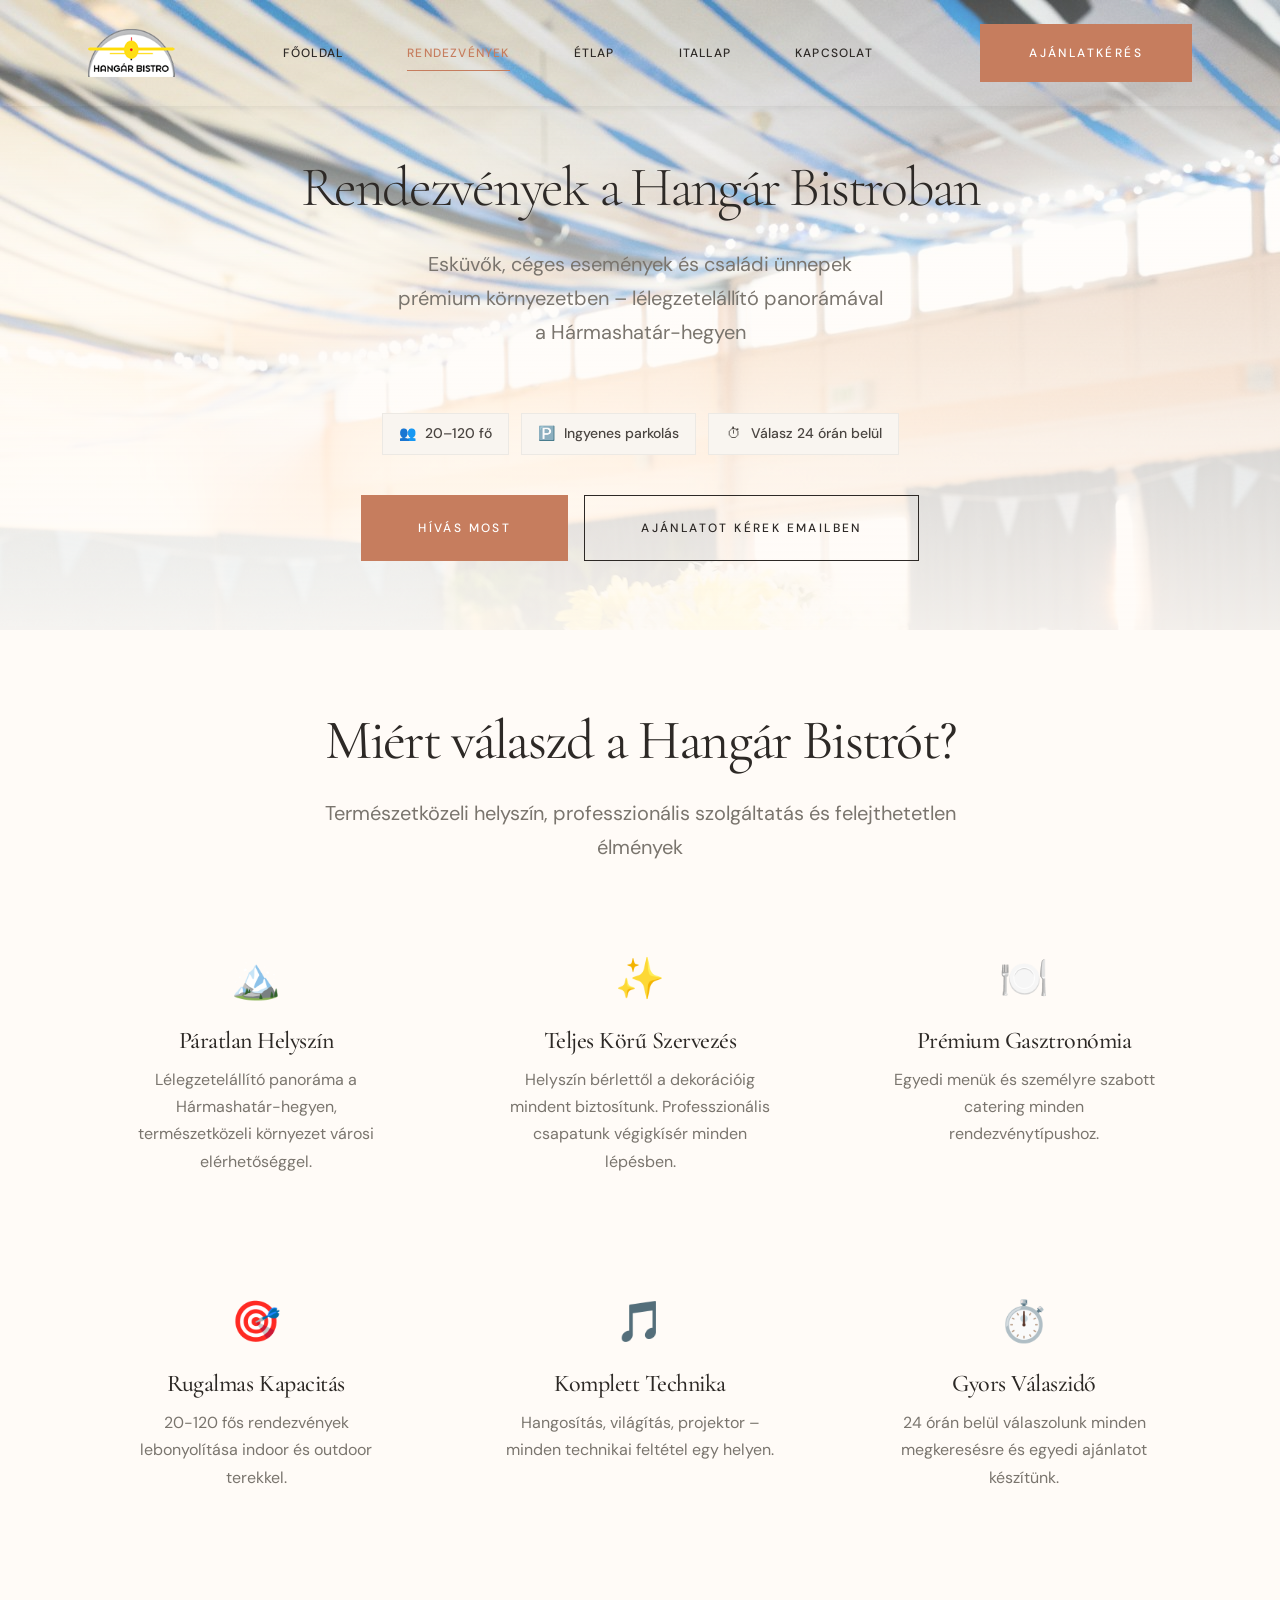
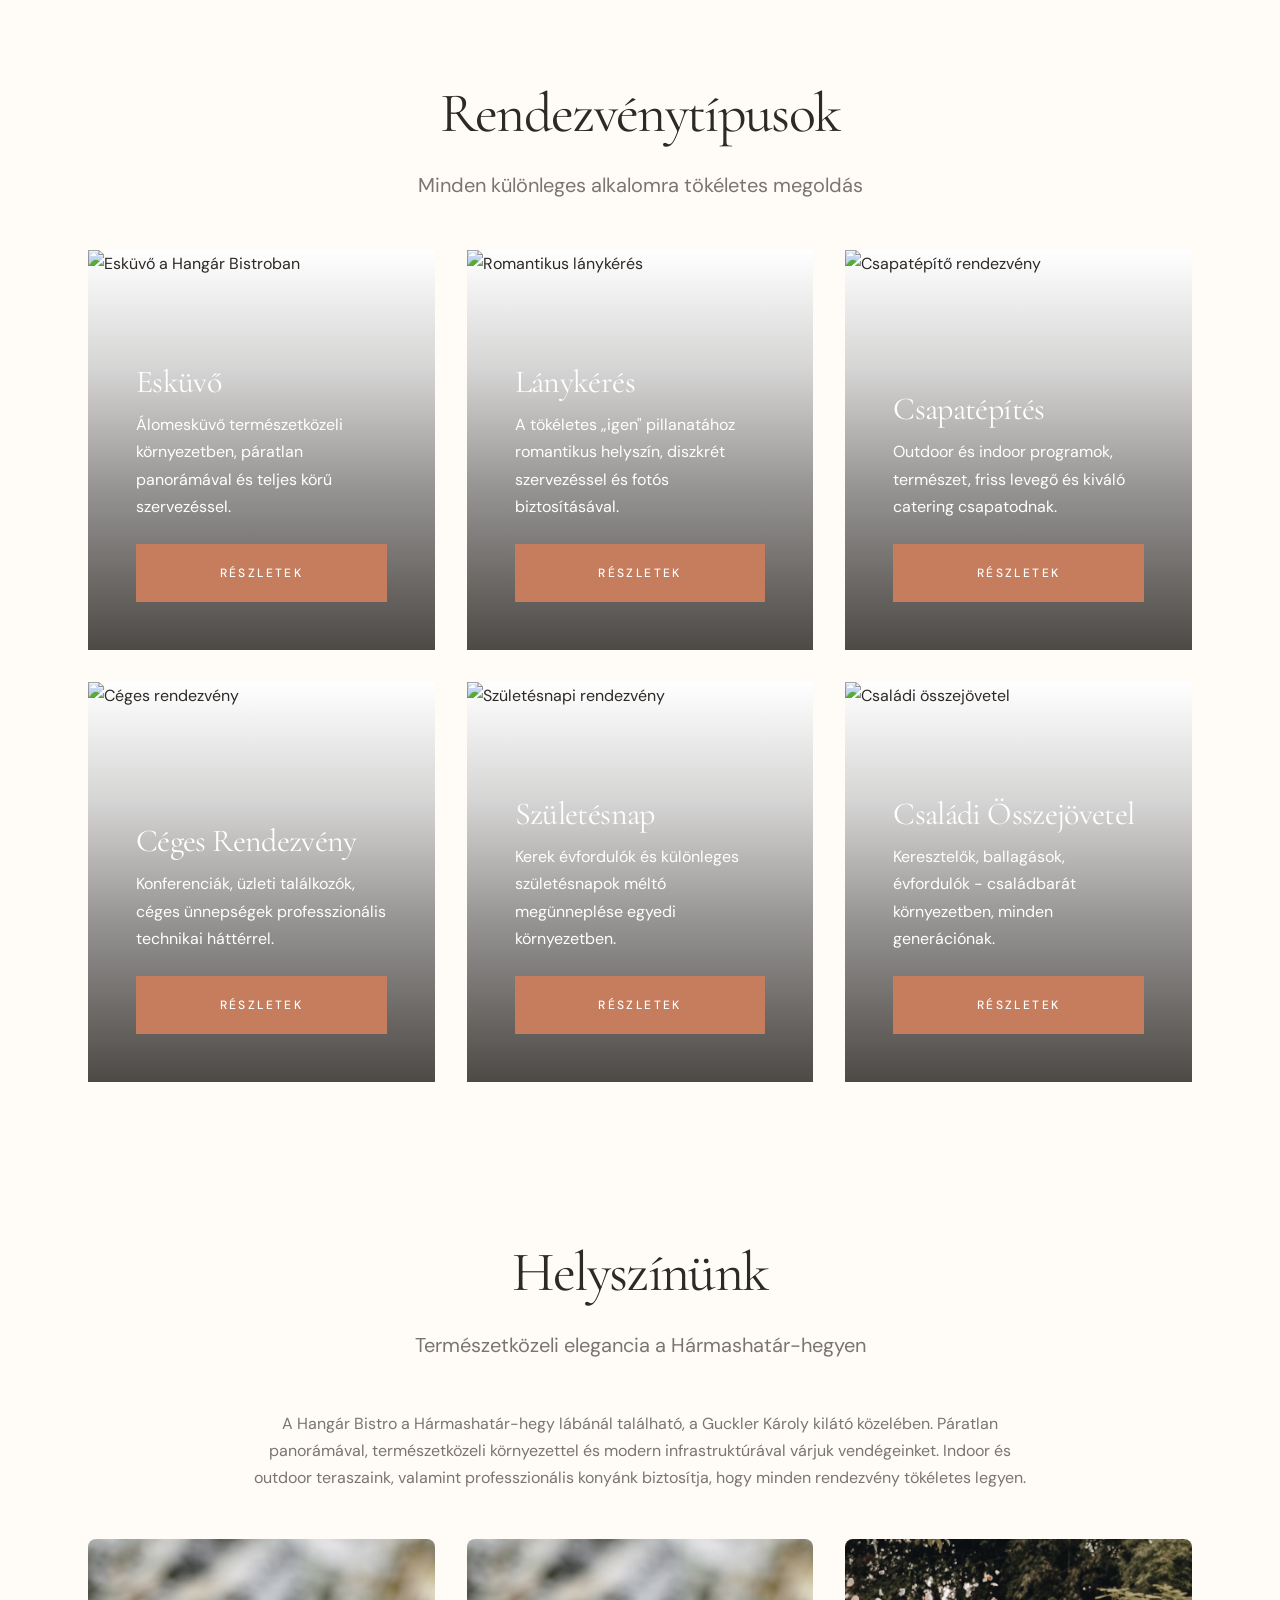
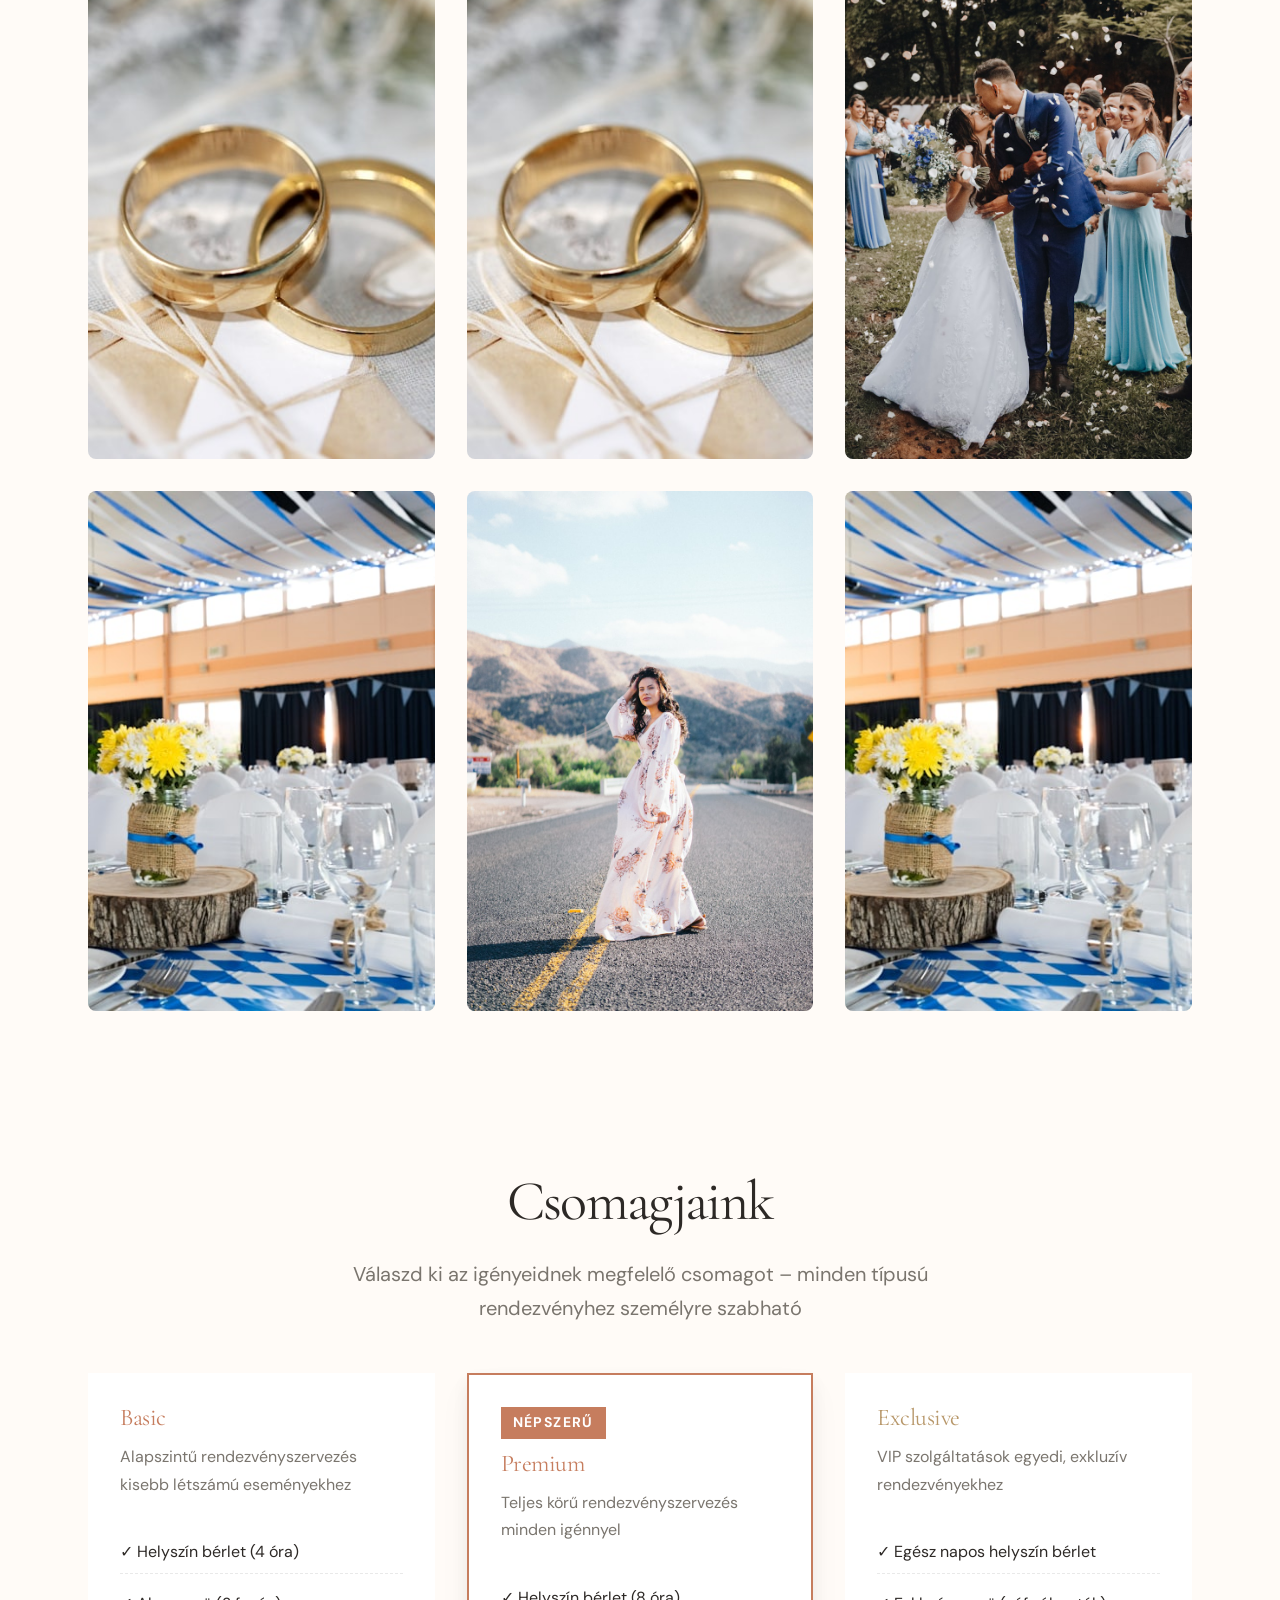
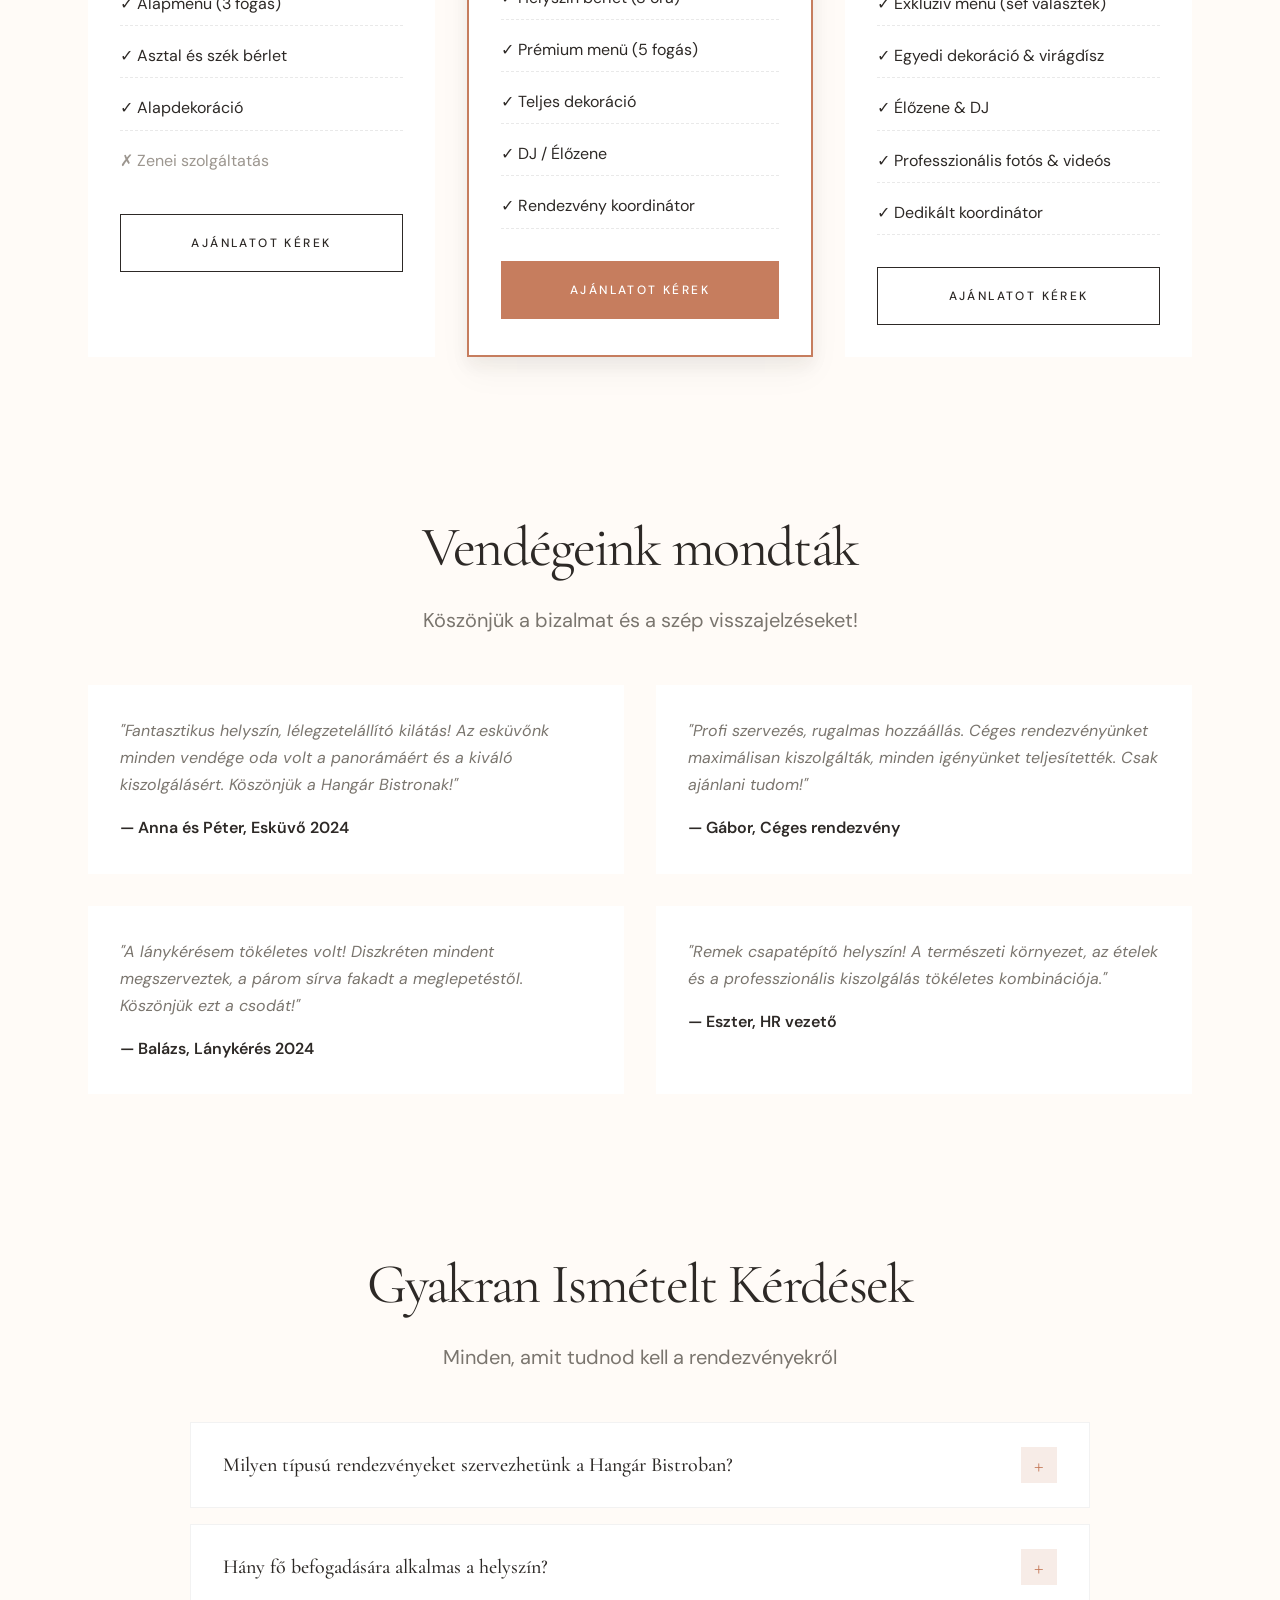
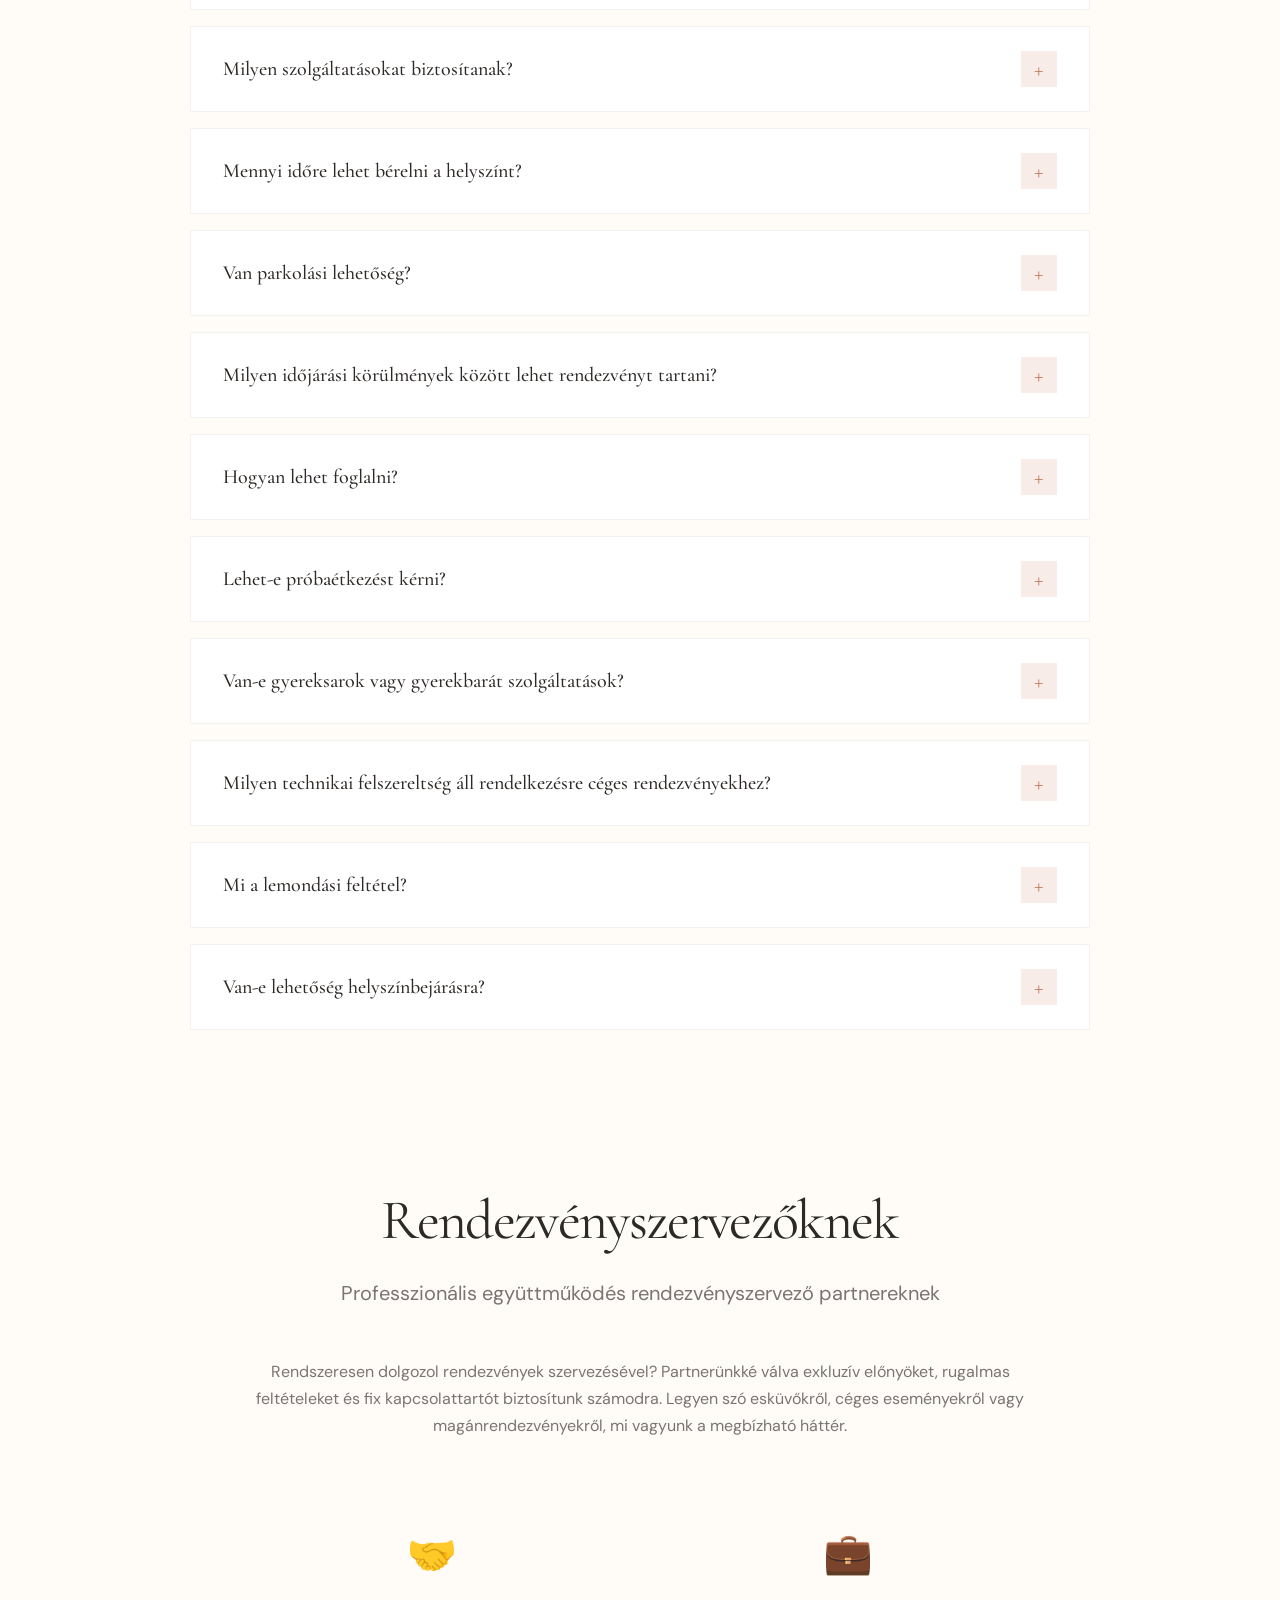
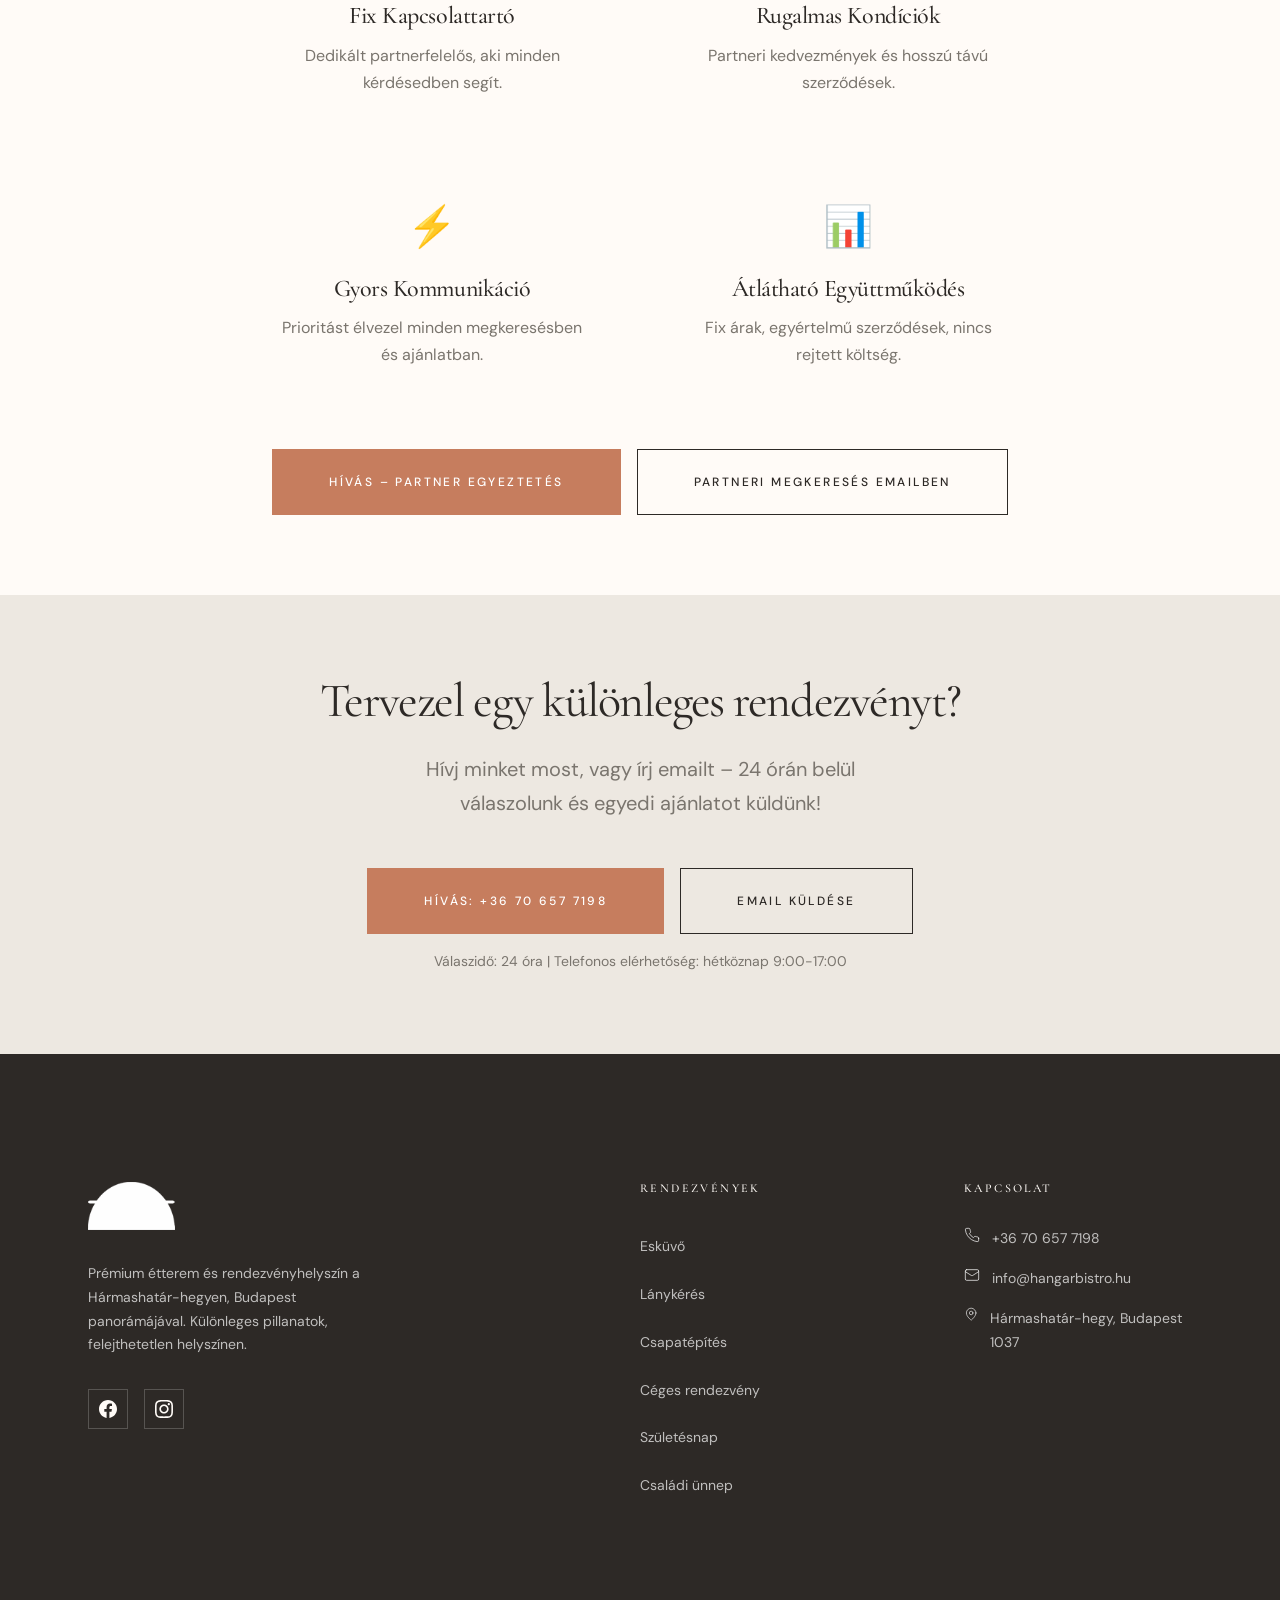
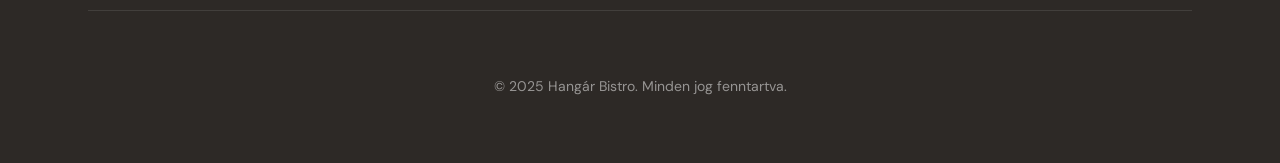
==== commit 3fcfb77d: "." ====
--- a/rendezvenyek/index.html
+++ b/rendezvenyek/index.html
@@ -33,7 +33,7 @@
   <link rel="canonical" href="https://hangarbistro.hu/rendezvenyek/">
 
   <!-- Theme Color -->
-  <meta name="theme-color" content="#faf8f5">
+  <meta name="theme-color" content="#FFFBF7">
 
   <!-- Icons -->
   <link rel="icon" type="image/png" href="../assets/images/logo.png">
@@ -45,7 +45,7 @@
   <!-- Fonts -->
   <link rel="preconnect" href="https://fonts.googleapis.com">
   <link rel="preconnect" href="https://fonts.gstatic.com" crossorigin>
-  <link href="https://fonts.googleapis.com/css2?family=Fraunces:ital,opsz,wght@0,9..144,300;0,9..144,400;0,9..144,500;0,9..144,600;1,9..144,400&family=Karla:wght@300;400;500;600;700&display=swap" rel="stylesheet">
+  <link href="https://fonts.googleapis.com/css2?family=Cormorant+Garamond:ital,wght@0,300;0,400;0,500;0,600;0,700;1,400&family=DM+Sans:wght@300;400;500;600;700&display=swap" rel="stylesheet">
 
   <!-- Styles -->
   <link rel="stylesheet" href="../assets/css/variables.css">
@@ -455,7 +455,7 @@
           <!-- Basic Package -->
           <div class="card">
             <div class="card__content">
-              <h3 class="card__title" style="color: var(--color-sage); margin-bottom: var(--space-3);">Basic</h3>
+              <h3 class="card__title" style="color: var(--color-primary); margin-bottom: var(--space-3);">Basic</h3>
               <p style="color: var(--color-text-muted); margin-bottom: var(--space-6);">
                 Alapszintű rendezvényszervezés kisebb létszámú eseményekhez
               </p>
@@ -475,12 +475,12 @@
           </div>
 
           <!-- Premium Package -->
-          <div class="card" style="border: 2px solid var(--color-sage); transform: scale(1.05); box-shadow: var(--shadow-md), var(--shadow-glow-sage);">
+          <div class="card" style="border: 2px solid var(--color-primary); box-shadow: var(--shadow-md);">
             <div class="card__content">
-              <div style="background: linear-gradient(135deg, var(--color-sage), var(--color-sage-dark)); color: var(--color-white); padding: var(--space-1) var(--space-3); border-radius: 20px 10px 20px 10px / 10px 20px 10px 20px; display: inline-block; margin-bottom: var(--space-3); font-size: var(--font-size-sm); font-weight: var(--font-weight-bold);">
+              <div style="background: var(--color-primary); color: var(--color-white); padding: var(--space-1) var(--space-3); display: inline-block; margin-bottom: var(--space-3); font-size: var(--font-size-sm); font-weight: var(--font-weight-bold); letter-spacing: var(--letter-spacing-wider); text-transform: uppercase;">
                 NÉPSZERŰ
               </div>
-              <h3 class="card__title" style="color: var(--color-sage); margin-bottom: var(--space-3);">Premium</h3>
+              <h3 class="card__title" style="color: var(--color-primary); margin-bottom: var(--space-3);">Premium</h3>
               <p style="color: var(--color-text-muted); margin-bottom: var(--space-6);">
                 Teljes körű rendezvényszervezés minden igénnyel
               </p>
@@ -502,7 +502,7 @@
           <!-- Exclusive Package -->
           <div class="card">
             <div class="card__content">
-              <h3 class="card__title" style="color: var(--color-clay); margin-bottom: var(--space-3);">Exclusive</h3>
+              <h3 class="card__title" style="color: var(--color-gold); margin-bottom: var(--space-3);">Exclusive</h3>
               <p style="color: var(--color-text-muted); margin-bottom: var(--space-6);">
                 VIP szolgáltatások egyedi, exkluzív rendezvényekhez
               </p>
--- a/assets/css/variables.css
+++ b/assets/css/variables.css
@@ -1,78 +1,80 @@
 /* ================================
-   HANGÁR BISTRO - ORGANIC BIOMORPHIC
-   Living Earth Design System
+   HANGÁR BISTRO - LUXURY MINIMAL
+   Design System v2.0
    ================================ */
 
 :root {
-  /* ========== LIVING EARTH PALETTE ========== */
-
-  /* Primary Backgrounds */
-  --color-bg: #faf8f5;
-  --color-bg-alt: #f0ebe3;
-  --color-bg-warm: #f5f0e6;
-  --color-bg-card: #ffffff;
-
-  /* Text Colors */
-  --color-text: #2d2a26;
-  --color-text-muted: #6b6560;
-  --color-text-light: #8a8580;
-
-  /* Living Earth Colors */
-  --color-sage: #8fa68f;
-  --color-sage-light: #b8ccb8;
-  --color-sage-dark: #6b8b6b;
-  --color-clay: #c67d5a;
-  --color-clay-light: #e8a889;
-  --color-clay-dark: #a85c3a;
-  --color-sand: #d4c4a8;
-  --color-sand-light: #e8dcc8;
-  --color-moss: #7a9a6a;
-  --color-moss-light: #a8c898;
-  --color-cream: #f5f0e6;
-  --color-terracotta: #c67d5a;
-  --color-terracotta-light: #e8a889;
-
-  /* Accent - Primary is Sage */
-  --color-accent: var(--color-sage);
-  --color-accent-hover: var(--color-sage-dark);
-  --color-accent-light: var(--color-sage-light);
-  --color-accent-secondary: var(--color-clay);
-
-  /* Legacy Support */
-  --color-white: #ffffff;
-  --color-black: #2d2a26;
-  --color-primary: var(--color-sage);
-  --color-primary-light: var(--color-sage-light);
-  --color-primary-dark: var(--color-sage-dark);
-  --color-secondary: var(--color-clay);
-  --color-border: rgba(107, 101, 96, 0.15);
-  --color-border-light: rgba(107, 101, 96, 0.08);
-
-  /* Semantic Colors */
-  --color-success: #6b9a5a;
-  --color-error: #c65a5a;
-  --color-warning: #c9a052;
-  --color-info: #5a8ac6;
+  /* ========== COLOR PALETTE - Warm Mediterranean ========== */
+
+  /* Backgrounds */
+  --color-bg: #FFFBF7;
+  --color-bg-cream: #F9F5F0;
+  --color-bg-sand: #EDE8E1;
+  --color-bg-warm: #FAF6F1;
+  --color-bg-dark: #2D2926;
+  --color-white: #FFFFFF;
+
+  /* Text */
+  --color-text: #2D2926;
+  --color-text-secondary: #4A4541;
+  --color-text-muted: #7A756E;
+  --color-text-light: #9C968F;
+  --color-text-inverse: #FFFBF7;
+
+  /* Primary - Terracotta */
+  --color-primary: #C67D5E;
+  --color-primary-light: #D4967B;
+  --color-primary-dark: #A65D3E;
+  --color-primary-muted: rgba(198, 125, 94, 0.15);
+
+  /* Secondary - Gold */
+  --color-gold: #B8986B;
+  --color-gold-light: #D4BC97;
+  --color-gold-dark: #9A7A4D;
+  --color-gold-muted: rgba(184, 152, 107, 0.15);
+
+  /* Accent - Sage */
+  --color-sage: #8B9A7D;
+  --color-sage-light: #A8B59D;
+  --color-sage-dark: #6E7D62;
+
+  /* Legacy aliases (for compatibility) */
+  --color-clay: var(--color-primary);
+  --color-clay-light: var(--color-primary-light);
+  --color-clay-dark: var(--color-primary-dark);
+  --color-bg-card: var(--color-white);
+  --color-bg-alt: var(--color-bg-cream);
+
+  /* Neutrals */
+  --color-charcoal: #3D3835;
+  --color-border: rgba(45, 41, 38, 0.1);
+  --color-border-light: rgba(45, 41, 38, 0.06);
+
+  /* Semantic */
+  --color-success: #7D9A6B;
+  --color-error: #C6675E;
+  --color-warning: #D4A85E;
 
 
   /* ========== TYPOGRAPHY ========== */
 
-  /* Font Families - Organic Pairing */
-  --font-display: 'Fraunces', 'Georgia', serif;
-  --font-heading: 'Fraunces', 'Georgia', serif;
-  --font-body: 'Karla', 'Helvetica Neue', sans-serif;
-  --font-accent: 'Fraunces', serif;
-
-  /* Font Sizes */
-  --font-size-xs: 0.75rem;
-  --font-size-sm: 0.875rem;
-  --font-size-base: 1rem;
-  --font-size-lg: 1.125rem;
-  --font-size-xl: 1.25rem;
-  --font-size-2xl: 1.5rem;
-  --font-size-3xl: clamp(1.875rem, 3vw + 0.5rem, 2.5rem);
-  --font-size-4xl: clamp(2.25rem, 4vw + 0.5rem, 3.5rem);
-  --font-size-hero: clamp(3rem, 6vw + 1rem, 5rem);
+  /* Font Families */
+  --font-display: 'Cormorant Garamond', 'Georgia', serif;
+  --font-heading: 'Cormorant Garamond', 'Georgia', serif;
+  --font-body: 'DM Sans', 'Helvetica Neue', sans-serif;
+
+  /* Font Sizes - Luxury Scale */
+  --font-size-xs: 0.75rem;      /* 12px */
+  --font-size-sm: 0.875rem;     /* 14px */
+  --font-size-base: 1rem;       /* 16px */
+  --font-size-md: 1.125rem;     /* 18px */
+  --font-size-lg: 1.25rem;      /* 20px */
+  --font-size-xl: 1.5rem;       /* 24px */
+  --font-size-2xl: 2rem;        /* 32px */
+  --font-size-3xl: 2.5rem;      /* 40px */
+  --font-size-4xl: 3.5rem;      /* 56px */
+  --font-size-5xl: 4.5rem;      /* 72px */
+  --font-size-hero: clamp(3rem, 8vw, 6rem);
 
   /* Font Weights */
   --font-weight-light: 300;
@@ -82,35 +84,38 @@
   --font-weight-bold: 700;
 
   /* Line Heights */
-  --line-height-tight: 1.15;
-  --line-height-snug: 1.35;
-  --line-height-base: 1.65;
-  --line-height-relaxed: 1.8;
+  --line-height-tight: 1.1;
+  --line-height-snug: 1.3;
+  --line-height-normal: 1.5;
+  --line-height-relaxed: 1.7;
+  --line-height-loose: 2;
 
   /* Letter Spacing */
-  --letter-spacing-tight: -0.02em;
+  --letter-spacing-tight: -0.03em;
   --letter-spacing-normal: 0;
-  --letter-spacing-wide: 0.02em;
-  --letter-spacing-wider: 0.08em;
+  --letter-spacing-wide: 0.05em;
+  --letter-spacing-wider: 0.1em;
+  --letter-spacing-widest: 0.2em;
 
 
   /* ========== SPACING ========== */
 
   --space-0: 0;
-  --space-1: 0.5rem;
-  --space-2: 1rem;
-  --space-3: 1.5rem;
-  --space-4: 2rem;
-  --space-5: 2.5rem;
-  --space-6: 3rem;
-  --space-8: 4rem;
-  --space-10: 5rem;
-  --space-12: 6rem;
-  --space-16: 8rem;
-  --space-20: 10rem;
-  --space-24: 12rem;
-
-  /* Container Widths */
+  --space-1: 0.25rem;    /* 4px */
+  --space-2: 0.5rem;     /* 8px */
+  --space-3: 0.75rem;    /* 12px */
+  --space-4: 1rem;       /* 16px */
+  --space-5: 1.5rem;     /* 24px */
+  --space-6: 2rem;       /* 32px */
+  --space-8: 3rem;       /* 48px */
+  --space-10: 4rem;      /* 64px */
+  --space-12: 5rem;      /* 80px */
+  --space-16: 6rem;      /* 96px */
+  --space-20: 8rem;      /* 128px */
+  --space-24: 10rem;     /* 160px */
+  --space-32: 14rem;     /* 224px */
+
+  /* Container */
   --container-sm: 640px;
   --container-md: 768px;
   --container-lg: 1024px;
@@ -118,59 +123,67 @@
   --container-2xl: 1400px;
 
 
-  /* ========== ORGANIC BORDER RADIUS ========== */
-
-  /* Simple Organic */
-  --radius-sm: 12px;
-  --radius-base: 20px;
-  --radius-lg: 30px;
-  --radius-xl: 40px;
-  --radius-2xl: 60px;
+  /* ========== BORDERS ========== */
+
+  /* Luxury = Sharp edges, minimal radius */
+  --radius-none: 0;
+  --radius-sm: 2px;
+  --radius-base: 4px;
+  --radius-md: 6px;
+  --radius-lg: 8px;
   --radius-full: 9999px;
 
-  /* Blob Shapes - Asymmetric Border Radius */
-  --blob-1: 50% 40% 60% 50% / 50% 60% 40% 50%;
-  --blob-2: 40% 60% 50% 50% / 60% 40% 50% 50%;
-  --blob-3: 60% 50% 40% 50% / 40% 50% 60% 50%;
-  --blob-4: 50% 50% 60% 40% / 50% 50% 40% 60%;
-  --blob-5: 45% 55% 50% 50% / 55% 45% 55% 45%;
-  --blob-button: 50px 20px 50px 20px / 30px 40px 30px 40px;
-  --blob-card: 30% 70% 60% 40% / 50% 40% 60% 50%;
-  --blob-soft: 40% 60% 55% 45% / 55% 45% 50% 50%;
-
-
-  /* ========== SHADOWS - Soft & Organic ========== */
-
-  --shadow-xs: 0 2px 8px rgba(45, 42, 38, 0.04);
-  --shadow-sm: 0 4px 12px rgba(45, 42, 38, 0.06);
-  --shadow-base: 0 8px 24px rgba(45, 42, 38, 0.08);
-  --shadow-md: 0 12px 32px rgba(45, 42, 38, 0.1);
-  --shadow-lg: 0 20px 48px rgba(45, 42, 38, 0.12);
-  --shadow-xl: 0 32px 64px rgba(45, 42, 38, 0.15);
-  --shadow-glow-sage: 0 8px 32px rgba(143, 166, 143, 0.3);
-  --shadow-glow-clay: 0 8px 32px rgba(198, 125, 90, 0.3);
-  --shadow-card: 0 4px 20px rgba(45, 42, 38, 0.06);
-  --shadow-card-hover: 0 16px 40px rgba(45, 42, 38, 0.12);
+
+  /* ========== SHADOWS - Subtle & Refined ========== */
+
+  --shadow-xs: 0 1px 2px rgba(45, 41, 38, 0.04);
+  --shadow-sm: 0 2px 4px rgba(45, 41, 38, 0.04),
+               0 4px 8px rgba(45, 41, 38, 0.02);
+  --shadow-base: 0 4px 8px rgba(45, 41, 38, 0.04),
+                 0 8px 16px rgba(45, 41, 38, 0.04);
+  --shadow-md: 0 8px 16px rgba(45, 41, 38, 0.06),
+               0 16px 32px rgba(45, 41, 38, 0.04);
+  --shadow-lg: 0 16px 32px rgba(45, 41, 38, 0.08),
+               0 32px 64px rgba(45, 41, 38, 0.04);
+  --shadow-xl: 0 24px 48px rgba(45, 41, 38, 0.1),
+               0 48px 96px rgba(45, 41, 38, 0.06);
+
+  /* Colored shadows */
+  --shadow-primary: 0 8px 24px rgba(198, 125, 94, 0.25);
+  --shadow-gold: 0 8px 24px rgba(184, 152, 107, 0.25);
+
+  /* Card shadows */
+  --shadow-card: 0 2px 8px rgba(45, 41, 38, 0.04);
+  --shadow-card-hover: 0 12px 32px rgba(45, 41, 38, 0.1);
+
+  /* Glow shadows (legacy) */
+  --shadow-glow-sage: 0 8px 24px rgba(139, 154, 125, 0.25);
 
 
   /* ========== TRANSITIONS ========== */
 
-  --transition-fast: 200ms ease;
-  --transition-base: 400ms ease;
-  --transition-slow: 600ms ease;
-  --transition-slower: 800ms ease;
-
-  /* Organic Easings */
-  --ease-organic: cubic-bezier(0.34, 1.56, 0.64, 1);
-  --ease-bounce: cubic-bezier(0.68, -0.55, 0.265, 1.55);
+  --transition-fast: 150ms ease;
+  --transition-base: 300ms ease;
+  --transition-slow: 500ms ease;
+  --transition-slower: 700ms ease;
+
+  /* Easing */
+  --ease-out: cubic-bezier(0.25, 0.46, 0.45, 0.94);
+  --ease-out-expo: cubic-bezier(0.16, 1, 0.3, 1);
+  --ease-in-out: cubic-bezier(0.65, 0, 0.35, 1);
+  --ease-organic: cubic-bezier(0.25, 0.46, 0.45, 0.94);
   --ease-smooth: cubic-bezier(0.4, 0, 0.2, 1);
-  --ease-out-expo: cubic-bezier(0.16, 1, 0.3, 1);
-
-
-  /* ========== Z-INDEX SCALE ========== */
+
+  /* Border radius (legacy blob shapes) */
+  --radius-xl: 16px;
+  --radius-2xl: 24px;
+  --blob-1: 60% 40% 50% 50% / 50% 60% 40% 50%;
+
+
+  /* ========== Z-INDEX ========== */
 
   --z-below: -1;
-  --z-default: 1;
+  --z-base: 1;
   --z-dropdown: 100;
   --z-sticky: 200;
   --z-fixed: 300;
@@ -178,128 +191,42 @@
   --z-modal: 500;
   --z-popover: 600;
   --z-tooltip: 700;
-
-
-  /* ========== BREAKPOINTS ========== */
-
-  --breakpoint-sm: 640px;
-  --breakpoint-md: 768px;
-  --breakpoint-lg: 1024px;
-  --breakpoint-xl: 1280px;
-  --breakpoint-2xl: 1536px;
-}
-
-
-/* ========== ORGANIC ANIMATIONS ========== */
-
-/* Blob Morphing Animation */
-@keyframes blob-morph {
-  0%, 100% {
-    border-radius: var(--blob-1);
-    transform: rotate(0deg) scale(1);
-  }
-  25% {
-    border-radius: var(--blob-2);
-    transform: rotate(90deg) scale(1.02);
-  }
-  50% {
-    border-radius: var(--blob-3);
-    transform: rotate(180deg) scale(1);
-  }
-  75% {
-    border-radius: var(--blob-4);
-    transform: rotate(270deg) scale(0.98);
-  }
-}
-
-/* Slow Blob Morph */
-@keyframes blob-morph-slow {
-  0%, 100% {
-    border-radius: 60% 40% 50% 50% / 50% 60% 40% 50%;
-  }
-  33% {
-    border-radius: 40% 60% 60% 40% / 60% 40% 60% 40%;
-  }
-  66% {
-    border-radius: 50% 50% 40% 60% / 40% 50% 50% 60%;
-  }
-}
-
-/* Float Animation */
-@keyframes float {
-  0%, 100% {
-    transform: translateY(0);
-  }
-  50% {
-    transform: translateY(-15px);
-  }
-}
-
-/* Gentle Float */
-@keyframes float-gentle {
-  0%, 100% {
-    transform: translateY(0) rotate(0deg);
-  }
-  50% {
-    transform: translateY(-10px) rotate(2deg);
-  }
-}
-
-/* Breathing Animation */
-@keyframes breathe {
-  0%, 100% {
-    transform: scale(1);
-    opacity: 0.6;
-  }
-  50% {
-    transform: scale(1.05);
-    opacity: 0.8;
-  }
-}
-
-/* Pulse Glow */
-@keyframes pulse-glow {
-  0%, 100% {
-    box-shadow: 0 0 20px rgba(143, 166, 143, 0.3);
-  }
-  50% {
-    box-shadow: 0 0 40px rgba(143, 166, 143, 0.5);
-  }
-}
-
-/* Wave Animation */
-@keyframes wave {
-  0% {
-    transform: translateX(0);
-  }
-  100% {
-    transform: translateX(-50%);
-  }
-}
-
-/* Fade In Up */
-@keyframes fade-in-up {
-  from {
-    opacity: 0;
-    transform: translateY(30px);
-  }
-  to {
-    opacity: 1;
-    transform: translateY(0);
-  }
-}
-
-/* Fade In */
-@keyframes fade-in {
+}
+
+
+/* ========== ANIMATIONS ========== */
+
+@keyframes fadeIn {
   from { opacity: 0; }
   to { opacity: 1; }
 }
 
-/* Scale In */
-@keyframes scale-in {
-  from {
-    opacity: 0;
-    transform: scale(0.9);
+@keyframes fadeInUp {
+  from {
+    opacity: 0;
+    transform: translateY(40px);
+  }
+  to {
+    opacity: 1;
+    transform: translateY(0);
+  }
+}
+
+@keyframes fadeInDown {
+  from {
+    opacity: 0;
+    transform: translateY(-20px);
+  }
+  to {
+    opacity: 1;
+    transform: translateY(0);
+  }
+}
+
+@keyframes scaleIn {
+  from {
+    opacity: 0;
+    transform: scale(0.95);
   }
   to {
     opacity: 1;
@@ -307,36 +234,33 @@
   }
 }
 
-/* Rotate Slow */
-@keyframes rotate-slow {
-  from {
-    transform: rotate(0deg);
-  }
-  to {
-    transform: rotate(360deg);
-  }
-}
-
-/* Gooey Blob */
-@keyframes gooey {
-  0%, 100% {
-    border-radius: 42% 58% 70% 30% / 45% 45% 55% 55%;
-    transform: translate3d(0, 0, 0) rotateZ(0.01deg);
-  }
-  34% {
-    border-radius: 70% 30% 46% 54% / 30% 29% 71% 70%;
-    transform: translate3d(0, 5px, 0) rotateZ(0.01deg);
-  }
-  50% {
-    transform: translate3d(0, 0, 0) rotateZ(0.01deg);
-  }
-  67% {
-    border-radius: 100% 60% 60% 100% / 100% 100% 60% 60%;
-    transform: translate3d(0, -3px, 0) rotateZ(0.01deg);
-  }
-}
-
-/* Reduced Motion Support */
+@keyframes slideInRight {
+  from {
+    opacity: 0;
+    transform: translateX(30px);
+  }
+  to {
+    opacity: 1;
+    transform: translateX(0);
+  }
+}
+
+@keyframes float {
+  0%, 100% { transform: translateY(0); }
+  50% { transform: translateY(-10px); }
+}
+
+@keyframes pulse {
+  0%, 100% { opacity: 1; }
+  50% { opacity: 0.7; }
+}
+
+@keyframes lineGrow {
+  from { transform: scaleX(0); }
+  to { transform: scaleX(1); }
+}
+
+/* Reduced Motion */
 @media (prefers-reduced-motion: reduce) {
   *,
   *::before,
--- a/assets/css/base.css
+++ b/assets/css/base.css
@@ -1,15 +1,16 @@
 /* ================================
-   HANGÁR BISTRO - ORGANIC BASE
-   Living Earth Foundation Styles
+   HANGÁR BISTRO - LUXURY MINIMAL
+   Base Styles
    ================================ */
 
-/* ========== GLOBAL RESET ========== */
+/* ========== GLOBAL ========== */
 
 html {
   font-size: 100%;
   box-sizing: border-box;
   scroll-behavior: smooth;
-  overflow-x: hidden;
+  -webkit-font-smoothing: antialiased;
+  -moz-osx-font-smoothing: grayscale;
 }
 
 *, *::before, *::after {
@@ -25,56 +26,57 @@
   font-family: var(--font-body);
   font-size: var(--font-size-base);
   font-weight: var(--font-weight-regular);
-  line-height: var(--line-height-base);
+  line-height: var(--line-height-relaxed);
   color: var(--color-text);
   background-color: var(--color-bg);
-  -webkit-font-smoothing: antialiased;
-  -moz-osx-font-smoothing: grayscale;
+  min-height: 100vh;
   overflow-x: hidden;
-  min-height: 100vh;
-}
-
-
-/* ========== TYPOGRAPHY ========== */
+}
+
+
+/* ========== TYPOGRAPHY - Luxury ========== */
 
 h1, h2, h3, h4, h5, h6 {
   font-family: var(--font-heading);
-  font-weight: var(--font-weight-medium);
-  line-height: var(--line-height-snug);
+  font-weight: var(--font-weight-regular);
+  line-height: var(--line-height-tight);
   color: var(--color-text);
   letter-spacing: var(--letter-spacing-tight);
-  margin-bottom: var(--space-3);
+  margin-bottom: var(--space-4);
 }
 
 h1 {
   font-size: var(--font-size-hero);
-  font-weight: var(--font-weight-regular);
-  line-height: var(--line-height-tight);
+  letter-spacing: -0.04em;
+  line-height: 1;
 }
 
 h2 {
-  font-size: var(--font-size-4xl);
-  font-weight: var(--font-weight-regular);
+  font-size: clamp(2.5rem, 5vw, 3.5rem);
+  letter-spacing: -0.03em;
 }
 
 h3 {
-  font-size: var(--font-size-3xl);
+  font-size: var(--font-size-2xl);
+  letter-spacing: -0.02em;
 }
 
 h4 {
-  font-size: var(--font-size-2xl);
+  font-size: var(--font-size-xl);
 }
 
 h5 {
-  font-size: var(--font-size-xl);
+  font-size: var(--font-size-lg);
+  font-weight: var(--font-weight-medium);
 }
 
 h6 {
-  font-size: var(--font-size-lg);
+  font-size: var(--font-size-md);
+  font-weight: var(--font-weight-medium);
 }
 
 p {
-  margin-bottom: var(--space-4);
+  margin-bottom: var(--space-5);
   line-height: var(--line-height-relaxed);
 }
 
@@ -89,103 +91,68 @@
   color: var(--color-text-muted);
 }
 
-/* Strong & Emphasis */
-strong, b {
-  font-weight: var(--font-weight-semibold);
-  color: var(--color-text);
-}
-
-em, i {
-  font-style: italic;
-}
-
 /* Small text */
-small, .small {
+.small, small {
   font-size: var(--font-size-sm);
   color: var(--color-text-muted);
 }
 
-/* Links */
+/* Eyebrow / Label */
+.eyebrow {
+  font-family: var(--font-body);
+  font-size: var(--font-size-xs);
+  font-weight: var(--font-weight-medium);
+  letter-spacing: var(--letter-spacing-widest);
+  text-transform: uppercase;
+  color: var(--color-primary);
+  margin-bottom: var(--space-4);
+  display: block;
+}
+
+
+/* ========== LINKS ========== */
+
 a {
-  color: var(--color-sage);
+  color: var(--color-text);
   text-decoration: none;
   transition: color var(--transition-fast);
 }
 
 a:hover {
-  color: var(--color-sage-dark);
-}
-
-/* Organic underline link */
-.link-underline {
+  color: var(--color-primary);
+}
+
+/* Underline link */
+.link {
   position: relative;
-  color: var(--color-text);
   display: inline-block;
-}
-
-.link-underline::after {
+  color: var(--color-text);
+}
+
+.link::after {
   content: '';
   position: absolute;
-  bottom: -4px;
+  bottom: -2px;
   left: 0;
   width: 100%;
-  height: 3px;
-  background-color: var(--color-sage-light);
-  border-radius: var(--radius-full);
+  height: 1px;
+  background-color: var(--color-primary);
   transform: scaleX(0);
   transform-origin: right;
-  transition: transform var(--transition-base) var(--ease-organic);
-}
-
-.link-underline:hover::after {
+  transition: transform var(--transition-base) var(--ease-out);
+}
+
+.link:hover::after {
   transform: scaleX(1);
   transform-origin: left;
 }
 
-/* Blockquote */
-blockquote {
-  margin: var(--space-6) 0;
-  padding: var(--space-6);
-  background-color: var(--color-bg-alt);
-  border-radius: var(--blob-soft);
-  position: relative;
-}
-
-blockquote::before {
-  content: '"';
-  position: absolute;
-  top: -10px;
-  left: 20px;
-  font-family: var(--font-display);
-  font-size: 4rem;
-  color: var(--color-sage-light);
-  line-height: 1;
-}
-
-blockquote p {
-  font-family: var(--font-accent);
-  font-size: var(--font-size-xl);
-  font-style: italic;
-  color: var(--color-text);
-  margin-bottom: var(--space-3);
-}
-
-blockquote cite {
-  display: block;
-  font-size: var(--font-size-sm);
-  font-style: normal;
-  color: var(--color-text-muted);
-  font-family: var(--font-body);
-}
-
-blockquote cite::before {
-  content: '— ';
-}
-
-/* Lists */
+
+/* ========== LISTS ========== */
+
 ul, ol {
-  margin-bottom: var(--space-4);
-  padding-left: var(--space-5);
+  margin-bottom: var(--space-5);
+  padding-left: var(--space-6);
 }
 
 li {
@@ -193,20 +160,31 @@
   line-height: var(--line-height-relaxed);
 }
 
-/* Horizontal Rule - Wavy */
-hr {
-  border: none;
-  height: 4px;
-  background: url("data:image/svg+xml,%3Csvg xmlns='http://www.w3.org/2000/svg' viewBox='0 0 100 10'%3E%3Cpath d='M0 5 Q 12.5 0, 25 5 T 50 5 T 75 5 T 100 5' fill='none' stroke='%23b8ccb8' stroke-width='2'/%3E%3C/svg%3E") repeat-x;
-  background-size: 100px 10px;
-  margin: var(--space-8) 0;
-  opacity: 0.6;
-}
-
-/* Selection */
+/* Clean list */
+.list-clean {
+  list-style: none;
+  padding-left: 0;
+}
+
+
+/* ========== SELECTION ========== */
+
 ::selection {
-  background-color: var(--color-sage-light);
-  color: var(--color-text);
+  background-color: var(--color-primary-muted);
+  color: var(--color-text);
+}
+
+
+/* ========== MEDIA ========== */
+
+img, video {
+  max-width: 100%;
+  height: auto;
+  display: block;
+}
+
+img {
+  object-fit: cover;
 }
 
 
@@ -217,68 +195,67 @@
   max-width: var(--container-xl);
   margin-left: auto;
   margin-right: auto;
-  padding-left: var(--space-4);
-  padding-right: var(--space-4);
+  padding-left: var(--space-5);
+  padding-right: var(--space-5);
 }
 
 @media (min-width: 768px) {
   .container {
-    padding-left: var(--space-6);
-    padding-right: var(--space-6);
+    padding-left: var(--space-8);
+    padding-right: var(--space-8);
   }
 }
 
-.container--sm { max-width: var(--container-sm); }
-.container--md { max-width: var(--container-md); }
-.container--lg { max-width: var(--container-lg); }
-.container--xl { max-width: var(--container-xl); }
-.container--2xl { max-width: var(--container-2xl); }
-
-
-/* ========== SCROLL REVEAL ANIMATIONS ========== */
+.container--narrow {
+  max-width: var(--container-md);
+}
+
+.container--wide {
+  max-width: var(--container-2xl);
+}
+
+
+/* ========== HORIZONTAL RULE ========== */
+
+hr {
+  border: none;
+  height: 1px;
+  background-color: var(--color-border);
+  margin: var(--space-10) 0;
+}
+
+
+/* ========== DECORATIVE LINE ========== */
+
+.line {
+  width: 60px;
+  height: 1px;
+  background-color: var(--color-gold);
+  margin: var(--space-5) 0;
+}
+
+.line--center {
+  margin-left: auto;
+  margin-right: auto;
+}
+
+.line--primary {
+  background-color: var(--color-primary);
+}
+
+
+/* ========== SCROLL REVEAL ========== */
 
 .reveal {
   opacity: 0;
-  transform: translateY(30px);
-  transition: opacity 0.8s var(--ease-out-expo), transform 0.8s var(--ease-out-expo);
+  transform: translateY(40px);
+  transition: opacity 0.8s var(--ease-out-expo),
+              transform 0.8s var(--ease-out-expo);
 }
 
 .reveal.revealed {
   opacity: 1;
   transform: translateY(0);
-}
-
-.reveal-left {
-  opacity: 0;
-  transform: translateX(-50px);
-  transition: opacity 0.8s var(--ease-out-expo), transform 0.8s var(--ease-out-expo);
-}
-
-.reveal-left.revealed {
-  opacity: 1;
-  transform: translateX(0);
-}
-
-.reveal-right {
-  opacity: 0;
-  transform: translateX(50px);
-  transition: opacity 0.8s var(--ease-out-expo), transform 0.8s var(--ease-out-expo);
-}
-
-.reveal-right.revealed {
-  opacity: 1;
-  transform: translateX(0);
-}
-
-.reveal-scale {
-  opacity: 0;
-  transform: scale(0.9);
-  transition: opacity 0.8s var(--ease-out-expo), transform 0.8s var(--ease-out-expo);
-}
-
-.reveal-scale.revealed {
-  opacity: 1;
-  transform: scale(1);
 }
 
 /* Stagger delays */
@@ -287,27 +264,51 @@
 .delay-3 { transition-delay: 0.3s; }
 .delay-4 { transition-delay: 0.4s; }
 .delay-5 { transition-delay: 0.5s; }
-.delay-6 { transition-delay: 0.6s; }
+
+
+/* ========== SCROLLBAR ========== */
+
+::-webkit-scrollbar {
+  width: 8px;
+  height: 8px;
+}
+
+::-webkit-scrollbar-track {
+  background: var(--color-bg-cream);
+}
+
+::-webkit-scrollbar-thumb {
+  background: var(--color-text-light);
+  border-radius: var(--radius-full);
+}
+
+::-webkit-scrollbar-thumb:hover {
+  background: var(--color-text-muted);
+}
+
+* {
+  scrollbar-width: thin;
+  scrollbar-color: var(--color-text-light) var(--color-bg-cream);
+}
 
 
 /* ========== ACCESSIBILITY ========== */
 
 .skip-link {
   position: absolute;
-  top: -100px;
+  top: -100%;
   left: var(--space-4);
   z-index: var(--z-tooltip);
-  padding: var(--space-2) var(--space-4);
-  background-color: var(--color-sage);
-  color: var(--color-white);
+  padding: var(--space-3) var(--space-5);
+  background-color: var(--color-text);
+  color: var(--color-text-inverse);
+  font-size: var(--font-size-sm);
   font-weight: var(--font-weight-medium);
-  border-radius: var(--radius-lg);
   transition: top var(--transition-fast);
 }
 
 .skip-link:focus {
   top: var(--space-4);
-  color: var(--color-white);
 }
 
 .sr-only {
@@ -319,7 +320,12 @@
   overflow: hidden;
   clip: rect(0, 0, 0, 0);
   white-space: nowrap;
-  border-width: 0;
+  border: 0;
+}
+
+:focus-visible {
+  outline: 2px solid var(--color-primary);
+  outline-offset: 3px;
 }
 
 
@@ -331,27 +337,22 @@
 .text-right { text-align: right; }
 
 .text-primary { color: var(--color-text); }
-.text-secondary { color: var(--color-text-muted); }
-.text-muted { color: var(--color-text-light); }
-.text-sage { color: var(--color-sage); }
-.text-clay { color: var(--color-clay); }
-
-.font-heading { font-family: var(--font-heading); }
-.font-body { font-family: var(--font-body); }
-.font-display { font-family: var(--font-display); }
+.text-muted { color: var(--color-text-muted); }
+.text-light { color: var(--color-text-light); }
+.text-accent { color: var(--color-primary); }
+.text-gold { color: var(--color-gold); }
 
 /* Background */
-.bg-primary { background-color: var(--color-bg); }
-.bg-alt { background-color: var(--color-bg-alt); }
-.bg-warm { background-color: var(--color-bg-warm); }
 .bg-white { background-color: var(--color-white); }
+.bg-cream { background-color: var(--color-bg-cream); }
+.bg-sand { background-color: var(--color-bg-sand); }
+.bg-dark { background-color: var(--color-bg-dark); }
 
 /* Display */
 .hidden { display: none; }
 .block { display: block; }
 .flex { display: flex; }
 .grid { display: grid; }
-.inline-flex { display: inline-flex; }
 
 /* Flex */
 .flex-center {
@@ -366,158 +367,7 @@
   justify-content: space-between;
 }
 
-.flex-col {
-  display: flex;
-  flex-direction: column;
-}
-
-/* Gap */
-.gap-1 { gap: var(--space-1); }
-.gap-2 { gap: var(--space-2); }
-.gap-3 { gap: var(--space-3); }
-.gap-4 { gap: var(--space-4); }
-.gap-6 { gap: var(--space-6); }
-
 /* Margin */
 .mt-0 { margin-top: 0; }
 .mb-0 { margin-bottom: 0; }
 .mx-auto { margin-left: auto; margin-right: auto; }
-
-
-/* ========== FOCUS STYLES ========== */
-
-:focus-visible {
-  outline: 3px solid var(--color-sage);
-  outline-offset: 4px;
-  border-radius: var(--radius-sm);
-}
-
-button:focus-visible,
-a:focus-visible,
-input:focus-visible,
-select:focus-visible,
-textarea:focus-visible {
-  outline: 3px solid var(--color-sage);
-  outline-offset: 4px;
-}
-
-
-/* ========== IMAGES ========== */
-
-img {
-  max-width: 100%;
-  height: auto;
-  display: block;
-}
-
-.img-cover {
-  width: 100%;
-  height: 100%;
-  object-fit: cover;
-}
-
-.img-contain {
-  width: 100%;
-  height: 100%;
-  object-fit: contain;
-}
-
-/* Organic Image Shape */
-.img-blob {
-  border-radius: var(--blob-soft);
-}
-
-
-/* ========== SCROLLBAR ========== */
-
-::-webkit-scrollbar {
-  width: 10px;
-  height: 10px;
-}
-
-::-webkit-scrollbar-track {
-  background: var(--color-bg-alt);
-  border-radius: var(--radius-full);
-}
-
-::-webkit-scrollbar-thumb {
-  background: var(--color-sage-light);
-  border-radius: var(--radius-full);
-  border: 2px solid var(--color-bg-alt);
-}
-
-::-webkit-scrollbar-thumb:hover {
-  background: var(--color-sage);
-}
-
-* {
-  scrollbar-width: thin;
-  scrollbar-color: var(--color-sage-light) var(--color-bg-alt);
-}
-
-
-/* ========== DECORATIVE BLOBS ========== */
-
-.blob {
-  position: absolute;
-  border-radius: var(--blob-1);
-  filter: blur(60px);
-  opacity: 0.5;
-  pointer-events: none;
-  z-index: var(--z-below);
-}
-
-.blob--sage {
-  background: var(--color-sage-light);
-}
-
-.blob--clay {
-  background: var(--color-clay-light);
-}
-
-.blob--sand {
-  background: var(--color-sand);
-}
-
-.blob--animate {
-  animation: blob-morph-slow 25s ease-in-out infinite, breathe 8s ease-in-out infinite;
-}
-
-.blob--float {
-  animation: float-gentle 6s ease-in-out infinite;
-}
-
-
-/* ========== WAVY DIVIDERS ========== */
-
-.wavy-divider {
-  position: relative;
-  height: 60px;
-  overflow: hidden;
-  margin: 0;
-}
-
-.wavy-divider svg {
-  position: absolute;
-  bottom: 0;
-  left: 0;
-  width: 200%;
-  height: 100%;
-  animation: wave 15s linear infinite;
-}
-
-.wavy-divider--top {
-  transform: rotate(180deg);
-}
-
-.wavy-divider--sage svg path {
-  fill: var(--color-sage-light);
-}
-
-.wavy-divider--bg svg path {
-  fill: var(--color-bg);
-}
-
-.wavy-divider--alt svg path {
-  fill: var(--color-bg-alt);
-}
--- a/assets/css/components.css
+++ b/assets/css/components.css
@@ -1,32 +1,29 @@
 /* ================================
-   ORGANIC BIOMORPHIC COMPONENTS
-   Living Earth UI Elements
+   HANGÁR BISTRO - LUXURY MINIMAL
+   Components
    ================================ */
 
 
-/* ========== BUTTONS - Organic Shape ========== */
+/* ========== BUTTONS ========== */
 
 .btn {
   display: inline-flex;
   align-items: center;
   justify-content: center;
-  gap: var(--space-2);
-  padding: 16px 36px;
+  gap: var(--space-3);
+  padding: 18px 48px;
   font-family: var(--font-body);
-  font-size: var(--font-size-sm);
-  font-weight: var(--font-weight-medium);
-  letter-spacing: 0.03em;
-  line-height: 1;
+  font-size: var(--font-size-xs);
+  font-weight: var(--font-weight-medium);
+  letter-spacing: var(--letter-spacing-widest);
+  text-transform: uppercase;
   text-align: center;
   text-decoration: none;
   border: none;
   cursor: pointer;
-  transition: all var(--transition-base) var(--ease-smooth);
-  white-space: nowrap;
+  transition: all var(--transition-base) var(--ease-out);
   position: relative;
   overflow: hidden;
-  /* Elegant pill shape - sophisticated yet organic */
-  border-radius: 100px;
 }
 
 .btn:disabled {
@@ -34,77 +31,68 @@
   cursor: not-allowed;
 }
 
-.btn:active:not(:disabled) {
-  transform: scale(0.98);
-}
-
-/* Primary Button - Sage - Elegant */
+/* Primary - Terracotta solid */
 .btn-primary {
-  background: var(--color-sage);
+  background-color: var(--color-primary);
   color: var(--color-white);
-  box-shadow: 0 2px 8px rgba(143, 166, 143, 0.25);
+  border: 1px solid var(--color-primary);
 }
 
 .btn-primary:hover:not(:disabled) {
-  background: var(--color-sage-dark);
-  transform: translateY(-2px);
-  box-shadow: 0 8px 24px rgba(143, 166, 143, 0.35);
-  color: var(--color-white);
-}
-
-/* Secondary Button - Elegant Outline */
-.btn-secondary {
-  background: transparent;
-  color: var(--color-clay);
-  border: 1.5px solid var(--color-clay);
-  box-shadow: none;
-}
-
-.btn-secondary:hover:not(:disabled) {
-  background: var(--color-clay);
+  background-color: var(--color-primary-dark);
+  border-color: var(--color-primary-dark);
   color: var(--color-white);
   transform: translateY(-2px);
-  box-shadow: 0 8px 24px rgba(198, 125, 90, 0.3);
-}
-
-/* Ghost Button */
+  box-shadow: var(--shadow-primary);
+}
+
+/* Secondary - Outline */
+.btn-secondary {
+  background-color: transparent;
+  color: var(--color-text);
+  border: 1px solid var(--color-text);
+}
+
+.btn-secondary:hover:not(:disabled) {
+  background-color: var(--color-text);
+  color: var(--color-text-inverse);
+  transform: translateY(-2px);
+}
+
+/* Ghost - Text only */
 .btn-ghost {
-  background: transparent;
-  color: var(--color-sage);
-  padding-left: var(--space-2);
-  padding-right: var(--space-2);
+  background-color: transparent;
+  color: var(--color-text);
+  border: none;
+  padding: var(--space-3) var(--space-4);
 }
 
 .btn-ghost:hover:not(:disabled) {
-  color: var(--color-sage-dark);
-  background: var(--color-sage-light);
-  background: rgba(143, 166, 143, 0.1);
-}
-
-/* White Button */
+  color: var(--color-primary);
+}
+
+/* White - For dark backgrounds */
 .btn-white {
-  background: var(--color-white);
-  color: var(--color-text);
-  box-shadow: var(--shadow-md);
+  background-color: var(--color-white);
+  color: var(--color-text);
+  border: 1px solid var(--color-white);
 }
 
 .btn-white:hover:not(:disabled) {
-  transform: translateY(-3px);
-  box-shadow: var(--shadow-lg);
-  color: var(--color-sage);
-}
-
-/* Button Sizes */
+  background-color: transparent;
+  color: var(--color-white);
+  transform: translateY(-2px);
+}
+
+/* Button sizes */
 .btn-sm {
-  padding: 12px 24px;
-  font-size: var(--font-size-xs);
-  border-radius: 100px;
+  padding: 12px 28px;
+  font-size: 10px;
 }
 
 .btn-lg {
-  padding: 20px 48px;
-  font-size: var(--font-size-base);
-  border-radius: 100px;
+  padding: 22px 56px;
+  font-size: var(--font-size-xs);
 }
 
 .btn-block {
@@ -113,105 +101,32 @@
 
 /* Button with arrow */
 .btn-arrow::after {
-  content: '→';
-  margin-left: var(--space-2);
-  transition: transform var(--transition-fast) var(--ease-organic);
+  content: '\2192';
+  transition: transform var(--transition-fast);
 }
 
 .btn-arrow:hover::after {
-  transform: translateX(5px);
-}
-
-
-/* ========== FORMS - Organic ========== */
-
-.form-group {
-  margin-bottom: var(--space-5);
-}
-
-.form-label {
-  display: block;
-  margin-bottom: var(--space-2);
-  font-weight: var(--font-weight-medium);
-  color: var(--color-text);
-  font-size: var(--font-size-sm);
-}
-
-.form-label--required::after {
-  content: ' *';
-  color: var(--color-clay);
-}
-
-.form-input,
-.form-select,
-.form-textarea {
-  width: 100%;
-  padding: var(--space-3) var(--space-4);
+  transform: translateX(4px);
+}
+
+
+/* ========== CARDS - Event Cards ========== */
+
+.card {
+  position: relative;
   background-color: var(--color-white);
-  border: 2px solid var(--color-border);
-  border-radius: var(--radius-lg);
-  color: var(--color-text);
-  font-family: var(--font-body);
-  font-size: var(--font-size-base);
-  transition: all var(--transition-fast) var(--ease-organic);
-}
-
-.form-input::placeholder,
-.form-textarea::placeholder {
-  color: var(--color-text-light);
-}
-
-.form-input:hover,
-.form-select:hover,
-.form-textarea:hover {
-  border-color: var(--color-sage-light);
-}
-
-.form-input:focus,
-.form-select:focus,
-.form-textarea:focus {
-  outline: none;
-  border-color: var(--color-sage);
-  box-shadow: 0 0 0 4px rgba(143, 166, 143, 0.2);
-  border-radius: 25px 15px 25px 15px / 15px 25px 15px 25px;
-}
-
-.form-select {
-  cursor: pointer;
-  appearance: none;
-  background-image: url("data:image/svg+xml,%3Csvg xmlns='http://www.w3.org/2000/svg' width='12' height='12' fill='%236b6560'%3E%3Cpath d='M6 9L1 4h10z'/%3E%3C/svg%3E");
-  background-repeat: no-repeat;
-  background-position: right var(--space-4) center;
-  padding-right: var(--space-10);
-}
-
-.form-textarea {
-  resize: vertical;
-  min-height: 140px;
-}
-
-
-/* ========== CARDS - Elegant Organic Shape ========== */
-
-.card {
-  background-color: var(--color-bg-card);
-  border-radius: var(--radius-xl);
   overflow: hidden;
-  box-shadow: 0 4px 20px rgba(45, 42, 38, 0.06);
-  transition: all var(--transition-base) var(--ease-smooth);
+  transition: all var(--transition-slow) var(--ease-out);
+}
+
+.card:hover {
+  box-shadow: var(--shadow-card-hover);
+}
+
+.card__image {
   position: relative;
-  border: 1px solid rgba(143, 166, 143, 0.08);
-}
-
-.card:hover {
-  transform: translateY(-6px);
-  box-shadow: 0 20px 40px rgba(45, 42, 38, 0.1);
-  border-color: rgba(143, 166, 143, 0.15);
-}
-
-.card__image {
-  width: 100%;
-  height: 240px;
+  width: 100%;
+  height: 320px;
   overflow: hidden;
 }
 
@@ -219,138 +134,232 @@
   width: 100%;
   height: 100%;
   object-fit: cover;
-  transition: transform var(--transition-slow) var(--ease-out-expo);
+  transition: transform 0.8s var(--ease-out);
 }
 
 .card:hover .card__image img {
-  transform: scale(1.08);
+  transform: scale(1.05);
+}
+
+/* Overlay on hover */
+.card__image::after {
+  content: '';
+  position: absolute;
+  inset: 0;
+  background: linear-gradient(to top, rgba(45, 41, 38, 0.6), transparent 60%);
+  opacity: 0;
+  transition: opacity var(--transition-base);
+}
+
+.card:hover .card__image::after {
+  opacity: 1;
 }
 
 .card__content {
   padding: var(--space-6);
+}
+
+.card__eyebrow {
+  font-size: var(--font-size-xs);
+  font-weight: var(--font-weight-medium);
+  letter-spacing: var(--letter-spacing-widest);
+  text-transform: uppercase;
+  color: var(--color-primary);
+  margin-bottom: var(--space-3);
 }
 
 .card__title {
   font-family: var(--font-heading);
   font-size: var(--font-size-xl);
-  font-weight: var(--font-weight-medium);
+  font-weight: var(--font-weight-regular);
+  color: var(--color-text);
   margin-bottom: var(--space-3);
-  color: var(--color-text);
+  letter-spacing: -0.02em;
 }
 
 .card__description {
+  color: var(--color-text-muted);
+  font-size: var(--font-size-sm);
+  line-height: var(--line-height-relaxed);
   margin-bottom: var(--space-5);
-  color: var(--color-text-muted);
-  line-height: var(--line-height-relaxed);
-}
-
-
-/* ========== SERVICE CARDS - Elegant ========== */
+}
+
+.card__link {
+  display: inline-flex;
+  align-items: center;
+  gap: var(--space-2);
+  font-size: var(--font-size-xs);
+  font-weight: var(--font-weight-medium);
+  letter-spacing: var(--letter-spacing-wider);
+  text-transform: uppercase;
+  color: var(--color-text);
+  transition: color var(--transition-fast);
+}
+
+.card__link::after {
+  content: '\2192';
+  transition: transform var(--transition-fast);
+}
+
+.card__link:hover {
+  color: var(--color-primary);
+}
+
+.card__link:hover::after {
+  transform: translateX(4px);
+}
+
+
+/* ========== SERVICE CARDS ========== */
 
 .service-card {
-  display: flex;
-  flex-direction: column;
-  background-color: var(--color-bg-card);
-  border-radius: var(--radius-xl);
+  display: block;
+  position: relative;
   overflow: hidden;
-  box-shadow: 0 4px 20px rgba(45, 42, 38, 0.06);
-  transition: all var(--transition-base) var(--ease-smooth);
+  background-color: var(--color-white);
+  text-decoration: none;
+}
+
+.service-card__image {
   position: relative;
-  border: 1px solid rgba(143, 166, 143, 0.08);
-}
-
-.service-card:hover {
-  transform: translateY(-8px);
-  box-shadow: 0 24px 48px rgba(45, 42, 38, 0.12);
-  border-color: rgba(143, 166, 143, 0.15);
-}
-
-.service-card__image {
-  height: 220px;
+  width: 100%;
+  height: 400px;
   overflow: hidden;
-  position: relative;
-}
-
+}
+
+.service-card__image img {
+  width: 100%;
+  height: 100%;
+  object-fit: cover;
+  transition: transform 0.8s var(--ease-out);
+}
+
+.service-card:hover .service-card__image img {
+  transform: scale(1.08);
+}
+
+/* Image overlay for text readability */
 .service-card__image::after {
   content: '';
+  position: absolute;
+  inset: 0;
+  background: linear-gradient(
+    to top,
+    rgba(45, 41, 38, 0.85) 0%,
+    rgba(45, 41, 38, 0.5) 40%,
+    rgba(45, 41, 38, 0.2) 70%,
+    transparent 100%
+  );
+  pointer-events: none;
+}
+
+/* Dark overlay */
+.service-card__overlay {
+  position: absolute;
+  inset: 0;
+  background: linear-gradient(
+    to top,
+    rgba(45, 41, 38, 0.85) 0%,
+    rgba(45, 41, 38, 0.4) 50%,
+    transparent 100%
+  );
+  transition: background var(--transition-base);
+}
+
+.service-card:hover .service-card__overlay {
+  background: linear-gradient(
+    to top,
+    rgba(45, 41, 38, 0.9) 0%,
+    rgba(45, 41, 38, 0.5) 50%,
+    rgba(45, 41, 38, 0.1) 100%
+  );
+}
+
+.service-card__content {
   position: absolute;
   bottom: 0;
   left: 0;
   right: 0;
-  height: 60px;
-  background: linear-gradient(to top, var(--color-bg-card), transparent);
-}
-
-.service-card__image img {
+  padding: var(--space-8);
+  color: var(--color-white);
+}
+
+.service-card__title {
+  font-family: var(--font-heading);
+  font-size: var(--font-size-2xl);
+  font-weight: var(--font-weight-regular);
+  color: var(--color-white);
+  margin-bottom: var(--space-3);
+  letter-spacing: -0.02em;
+}
+
+.service-card__subtitle {
+  font-size: var(--font-size-sm);
+  color: rgba(255, 255, 255, 0.8);
+  margin-bottom: var(--space-5);
+  line-height: var(--line-height-relaxed);
+}
+
+.service-card__arrow {
+  display: inline-flex;
+  align-items: center;
+  gap: var(--space-2);
+  font-size: var(--font-size-xs);
+  font-weight: var(--font-weight-medium);
+  letter-spacing: var(--letter-spacing-widest);
+  text-transform: uppercase;
+  color: var(--color-white);
+  opacity: 0;
+  transform: translateY(10px);
+  transition: all var(--transition-base);
+}
+
+.service-card:hover .service-card__arrow {
+  opacity: 1;
+  transform: translateY(0);
+}
+
+
+/* ========== FEATURE CARDS ========== */
+
+.feature {
+  text-align: center;
+  padding: var(--space-8);
+}
+
+.feature__icon {
+  width: 48px;
+  height: 48px;
+  margin: 0 auto var(--space-6);
+  color: var(--color-primary);
+}
+
+.feature__icon svg {
   width: 100%;
   height: 100%;
-  object-fit: cover;
-  transition: transform var(--transition-slow) var(--ease-out-expo);
-}
-
-.service-card:hover .service-card__image img {
-  transform: scale(1.1);
-}
-
-.service-card__content {
-  padding: var(--space-6);
-  flex: 1;
-  display: flex;
-  flex-direction: column;
-}
-
-.service-card__title {
+  stroke-width: 1;
+}
+
+.feature__title {
+  font-family: var(--font-heading);
   font-size: var(--font-size-xl);
-  font-family: var(--font-heading);
-  font-weight: var(--font-weight-medium);
-  color: var(--color-text);
-  margin-bottom: var(--space-3);
-}
-
-.service-card__description {
-  color: var(--color-text-muted);
+  font-weight: var(--font-weight-regular);
   margin-bottom: var(--space-4);
-  line-height: var(--line-height-relaxed);
-}
-
-.service-card__features {
-  list-style: none;
-  padding: 0;
-  margin: 0 0 var(--space-5) 0;
-  flex: 1;
-}
-
-.service-card__features li {
-  position: relative;
-  padding-left: var(--space-5);
-  margin-bottom: var(--space-2);
+  letter-spacing: -0.02em;
+}
+
+.feature__description {
   color: var(--color-text-muted);
   font-size: var(--font-size-sm);
-}
-
-.service-card__features li::before {
-  content: '';
-  position: absolute;
-  left: 0;
-  top: 8px;
-  width: 8px;
-  height: 8px;
-  background-color: var(--color-sage);
-  border-radius: 50% 30% 50% 30%;
-  animation: gooey 4s ease-in-out infinite;
-}
-
-.service-card__cta {
-  margin-top: auto;
-}
-
-
-/* ========== SECTION ========== */
+  line-height: var(--line-height-relaxed);
+}
+
+
+/* ========== SECTIONS ========== */
 
 .section {
-  padding: var(--space-16) 0;
+  padding: var(--space-12) 0;
   position: relative;
-  overflow: hidden;
 }
 
 @media (max-width: 768px) {
@@ -359,40 +368,44 @@
   }
 }
 
-.section--alt {
-  background-color: var(--color-bg-alt);
-}
-
-.section--warm {
-  background-color: var(--color-bg-warm);
+.section--cream {
+  background-color: var(--color-bg-cream);
+}
+
+.section--sand {
+  background-color: var(--color-bg-sand);
+}
+
+.section--dark {
+  background-color: var(--color-bg-dark);
+  color: var(--color-text-inverse);
 }
 
 .section__header {
   text-align: center;
-  margin-bottom: var(--space-10);
-  max-width: 750px;
-  margin-left: auto;
-  margin-right: auto;
+  max-width: 700px;
+  margin: 0 auto var(--space-8);
 }
 
 .section__eyebrow {
-  display: inline-block;
-  font-size: var(--font-size-sm);
-  font-weight: var(--font-weight-medium);
-  text-transform: uppercase;
-  letter-spacing: var(--letter-spacing-wider);
-  color: var(--color-sage);
-  margin-bottom: var(--space-3);
-  padding: var(--space-1) var(--space-3);
-  background: rgba(143, 166, 143, 0.1);
-  border-radius: var(--radius-full);
+  font-size: var(--font-size-xs);
+  font-weight: var(--font-weight-medium);
+  letter-spacing: var(--letter-spacing-widest);
+  text-transform: uppercase;
+  color: var(--color-primary);
+  margin-bottom: var(--space-4);
+  display: block;
 }
 
 .section__title {
-  font-size: var(--font-size-4xl);
-  font-weight: var(--font-weight-regular);
-  margin-bottom: var(--space-4);
-  color: var(--color-text);
+  margin-bottom: var(--space-5);
+}
+
+.section__line {
+  width: 60px;
+  height: 1px;
+  background-color: var(--color-gold);
+  margin: var(--space-6) auto;
 }
 
 .section__subtitle {
@@ -401,18 +414,6 @@
   line-height: var(--line-height-relaxed);
 }
 
-/* Decorative blob line */
-.section__header--blob::after {
-  content: '';
-  display: block;
-  width: 80px;
-  height: 8px;
-  background: linear-gradient(90deg, var(--color-sage), var(--color-clay));
-  margin: var(--space-6) auto 0;
-  border-radius: var(--blob-button);
-  animation: gooey 6s ease-in-out infinite;
-}
-
 
 /* ========== GRID ========== */
 
@@ -447,565 +448,146 @@
   }
 }
 
-
-/* ========== PILLARS / FEATURES - Organic ========== */
-
-.pillars {
-  display: grid;
-  gap: var(--space-6);
-  grid-template-columns: 1fr;
-}
-
-@media (min-width: 768px) {
-  .pillars {
-    grid-template-columns: repeat(3, 1fr);
+.grid--4 {
+  grid-template-columns: repeat(2, 1fr);
+}
+
+@media (min-width: 1024px) {
+  .grid--4 {
+    grid-template-columns: repeat(4, 1fr);
   }
 }
 
-.pillar {
-  text-align: center;
+
+/* ========== CONTACT INFO ========== */
+
+.contact-item {
+  display: flex;
+  align-items: flex-start;
+  gap: var(--space-4);
+  padding: var(--space-6);
+  background-color: var(--color-white);
+  transition: box-shadow var(--transition-base);
+}
+
+.contact-item:hover {
+  box-shadow: var(--shadow-card);
+}
+
+.contact-item__icon {
+  width: 24px;
+  height: 24px;
+  color: var(--color-primary);
+  flex-shrink: 0;
+}
+
+.contact-item__content {
+  flex: 1;
+}
+
+.contact-item__label {
+  font-size: var(--font-size-xs);
+  font-weight: var(--font-weight-medium);
+  letter-spacing: var(--letter-spacing-wider);
+  text-transform: uppercase;
+  color: var(--color-text-muted);
+  margin-bottom: var(--space-2);
+}
+
+.contact-item__value {
+  font-size: var(--font-size-md);
+  color: var(--color-text);
+}
+
+.contact-item__value a {
+  color: var(--color-text);
+}
+
+.contact-item__value a:hover {
+  color: var(--color-primary);
+}
+
+
+/* ========== OPENING HOURS ========== */
+
+.hours {
   padding: var(--space-8);
-  background: var(--color-bg-card);
-  border-radius: var(--radius-xl);
-  box-shadow: 0 4px 20px rgba(45, 42, 38, 0.06);
-  transition: all var(--transition-base) var(--ease-smooth);
-  position: relative;
-  border: 1px solid rgba(143, 166, 143, 0.08);
-}
-
-.pillar:hover {
-  transform: translateY(-5px);
-  box-shadow: 0 16px 40px rgba(45, 42, 38, 0.1);
-  border-color: rgba(143, 166, 143, 0.15);
-}
-
-.pillar__icon {
-  margin-bottom: var(--space-5);
-  display: flex;
-  align-items: center;
-  justify-content: center;
-  width: 80px;
-  height: 80px;
-  margin-left: auto;
-  margin-right: auto;
-  background: linear-gradient(135deg, var(--color-sage-light) 0%, var(--color-sage) 100%);
-  border-radius: var(--blob-1);
-  animation: blob-morph-slow 20s ease-in-out infinite;
-  color: var(--color-white);
-}
-
-.pillar__icon svg {
-  width: 36px;
-  height: 36px;
-  stroke: var(--color-white);
-}
-
-.pillar__title {
+  background-color: var(--color-white);
+}
+
+.hours__title {
   font-family: var(--font-heading);
   font-size: var(--font-size-xl);
-  font-weight: var(--font-weight-medium);
-  color: var(--color-text);
-  margin-bottom: var(--space-3);
-}
-
-.pillar__description {
+  margin-bottom: var(--space-6);
+  text-align: center;
+}
+
+.hours__list {
+  list-style: none;
+  padding: 0;
+  margin: 0;
+}
+
+.hours__item {
+  display: flex;
+  justify-content: space-between;
+  align-items: center;
+  padding: var(--space-4) 0;
+  border-bottom: 1px solid var(--color-border-light);
+}
+
+.hours__item:last-child {
+  border-bottom: none;
+}
+
+.hours__day {
+  font-weight: var(--font-weight-medium);
+  color: var(--color-text);
+}
+
+.hours__time {
   color: var(--color-text-muted);
-  font-size: var(--font-size-base);
-  line-height: var(--line-height-relaxed);
-}
-
-
-/* ========== NAVBAR - Organic ========== */
-
-.navbar {
-  position: fixed;
-  top: 0;
-  left: 0;
-  width: 100%;
-  z-index: var(--z-sticky);
-  background-color: rgba(250, 248, 245, 0.9);
-  backdrop-filter: blur(20px);
-  -webkit-backdrop-filter: blur(20px);
-  transition: all var(--transition-base);
-}
-
-.navbar--scrolled {
-  background-color: rgba(250, 248, 245, 0.98);
-  box-shadow: var(--shadow-md);
-}
-
-.navbar__container {
-  display: flex;
-  align-items: center;
-  justify-content: space-between;
-  height: 90px;
-}
-
-.navbar__logo img {
-  height: 50px;
-  width: auto;
-  transition: transform var(--transition-base) var(--ease-organic);
-}
-
-.navbar__logo:hover img {
-  transform: scale(1.05) rotate(-2deg);
-}
-
-.navbar__menu {
-  display: none;
-  gap: var(--space-8);
-}
-
-@media (min-width: 1024px) {
-  .navbar__menu {
-    display: flex;
-  }
-}
-
-.navbar__link {
-  color: var(--color-text-muted);
-  text-decoration: none;
-  font-size: var(--font-size-sm);
-  font-weight: var(--font-weight-medium);
-  letter-spacing: var(--letter-spacing-wide);
-  padding: var(--space-2) var(--space-3);
-  position: relative;
-  transition: all var(--transition-fast) var(--ease-organic);
-  border-radius: var(--radius-lg);
-}
-
-.navbar__link::after {
-  content: '';
-  position: absolute;
-  bottom: 0;
-  left: 50%;
-  width: 6px;
-  height: 6px;
-  background-color: var(--color-sage);
-  border-radius: 50%;
-  transform: translateX(-50%) scale(0);
-  transition: transform var(--transition-base) var(--ease-organic);
-}
-
-.navbar__link:hover,
-.navbar__link--active {
-  color: var(--color-sage);
-  background: rgba(143, 166, 143, 0.1);
-}
-
-.navbar__link:hover::after,
-.navbar__link--active::after {
-  transform: translateX(-50%) scale(1);
-}
-
-.navbar__cta {
-  display: none;
-}
-
-@media (min-width: 1024px) {
-  .navbar__cta {
-    display: inline-flex;
-  }
-}
-
-/* Mobile Toggle */
-.navbar__toggle {
-  display: flex;
-  flex-direction: column;
-  gap: 6px;
-  width: 32px;
-  height: 24px;
-  background: none;
+}
+
+.hours__time--closed {
+  color: var(--color-primary);
+}
+
+
+/* ========== MAP ========== */
+
+.map {
+  width: 100%;
+  height: 400px;
+  background-color: var(--color-bg-sand);
+}
+
+.map iframe {
+  width: 100%;
+  height: 100%;
   border: none;
-  cursor: pointer;
-  padding: 0;
-}
-
-@media (min-width: 1024px) {
-  .navbar__toggle {
-    display: none;
-  }
-}
-
-.navbar__toggle span {
-  display: block;
-  width: 100%;
-  height: 3px;
-  background-color: var(--color-sage);
-  border-radius: var(--radius-full);
-  transition: all var(--transition-base) var(--ease-organic);
-}
-
-/* Mobile Menu */
-.navbar__mobile {
-  position: fixed;
-  top: 0;
-  right: 0;
-  width: 85%;
-  max-width: 400px;
-  height: 100vh;
-  background-color: var(--color-bg);
-  box-shadow: var(--shadow-xl);
-  padding: var(--space-8);
-  transform: translateX(100%);
-  transition: transform var(--transition-base) var(--ease-out-expo);
-  z-index: var(--z-modal);
-  overflow-y: auto;
-  border-radius: 40px 0 0 40px;
-}
-
-.navbar__mobile--active {
-  transform: translateX(0);
-}
-
-.navbar__mobile-header {
-  display: flex;
-  align-items: center;
-  justify-content: space-between;
-  margin-bottom: var(--space-8);
-  padding-bottom: var(--space-6);
-  border-bottom: 2px solid var(--color-border);
-}
-
-.navbar__mobile-close {
-  width: 48px;
-  height: 48px;
-  background: var(--color-bg-alt);
-  border: none;
-  border-radius: var(--blob-1);
-  cursor: pointer;
-  font-size: var(--font-size-2xl);
-  color: var(--color-text);
-  display: flex;
-  align-items: center;
-  justify-content: center;
-  transition: all var(--transition-fast) var(--ease-organic);
-}
-
-.navbar__mobile-close:hover {
-  background: var(--color-sage);
-  color: var(--color-white);
-  transform: rotate(90deg);
-}
-
-.navbar__mobile-menu {
-  display: flex;
-  flex-direction: column;
-  gap: var(--space-2);
-  margin-bottom: var(--space-8);
-}
-
-.navbar__mobile-link {
+}
+
+
+/* ========== CTA BANNER ========== */
+
+.cta-banner {
+  padding: var(--space-12) 0;
+  background-color: var(--color-bg-sand);
+  text-align: center;
+}
+
+.cta-banner__title {
+  font-family: var(--font-heading);
+  font-size: clamp(2rem, 4vw, 3rem);
+  margin-bottom: var(--space-5);
+}
+
+.cta-banner__subtitle {
   font-size: var(--font-size-lg);
   color: var(--color-text-muted);
-  text-decoration: none;
-  padding: var(--space-3) var(--space-4);
-  border-radius: var(--radius-lg);
-  transition: all var(--transition-fast) var(--ease-organic);
-}
-
-.navbar__mobile-link:hover {
-  color: var(--color-sage);
-  background: rgba(143, 166, 143, 0.1);
-  transform: translateX(10px);
-}
-
-.navbar__backdrop {
-  position: fixed;
-  inset: 0;
-  background-color: rgba(45, 42, 38, 0.5);
-  backdrop-filter: blur(5px);
-  opacity: 0;
-  visibility: hidden;
-  transition: all var(--transition-base);
-  z-index: var(--z-modal-backdrop);
-}
-
-.navbar__backdrop--active {
-  opacity: 1;
-  visibility: visible;
-}
-
-
-/* ========== FOOTER - Organic ========== */
-
-.footer {
-  background-color: var(--color-bg-alt);
-  padding: var(--space-12) 0 var(--space-6);
-  position: relative;
-  overflow: hidden;
-}
-
-.footer::before {
-  content: '';
-  position: absolute;
-  top: -100px;
-  right: -100px;
-  width: 300px;
-  height: 300px;
-  background: var(--color-sage-light);
-  border-radius: var(--blob-1);
-  filter: blur(80px);
-  opacity: 0.3;
-  animation: blob-morph-slow 30s ease-in-out infinite;
-}
-
-.footer__content {
-  display: grid;
-  gap: var(--space-6);
   margin-bottom: var(--space-8);
-  position: relative;
-}
-
-@media (min-width: 768px) {
-  .footer__content {
-    grid-template-columns: repeat(2, 1fr);
-  }
-}
-
-@media (min-width: 1024px) {
-  .footer__content {
-    grid-template-columns: repeat(3, 1fr);
-  }
-}
-
-.footer__column h3 {
-  font-size: var(--font-size-lg);
-  font-weight: var(--font-weight-medium);
-  color: var(--color-text);
-  margin-bottom: var(--space-5);
-}
-
-.footer__link {
-  display: block;
-  color: var(--color-text-muted);
-  margin-bottom: var(--space-2);
-  transition: all var(--transition-fast) var(--ease-organic);
-  padding: var(--space-1) 0;
-}
-
-.footer__link:hover {
-  color: var(--color-sage);
-  transform: translateX(8px);
-}
-
-.footer__contact-item {
-  display: flex;
-  align-items: flex-start;
-  gap: var(--space-3);
-  margin-bottom: var(--space-4);
-  color: var(--color-text-muted);
-}
-
-.footer__bottom {
-  padding-top: var(--space-8);
-  border-top: 2px solid var(--color-border);
-  text-align: center;
-  color: var(--color-text-light);
-  font-size: var(--font-size-sm);
-}
-
-
-/* ========== CONTACT METHODS - Organic ========== */
-
-.contact-methods {
-  display: grid;
-  gap: var(--space-5);
-  margin-bottom: var(--space-8);
-}
-
-@media (min-width: 768px) {
-  .contact-methods {
-    grid-template-columns: repeat(3, 1fr);
-  }
-}
-
-.contact-method {
-  text-align: center;
-  padding: var(--space-8);
-  background-color: var(--color-bg-card);
-  border-radius: var(--radius-xl);
-  box-shadow: 0 4px 20px rgba(45, 42, 38, 0.06);
-  transition: all var(--transition-base) var(--ease-smooth);
-  border: 1px solid rgba(143, 166, 143, 0.08);
-}
-
-.contact-method:hover {
-  transform: translateY(-5px);
-  box-shadow: 0 16px 40px rgba(45, 42, 38, 0.1);
-  border-color: rgba(143, 166, 143, 0.15);
-}
-
-.contact-method__icon {
-  width: 80px;
-  height: 80px;
-  margin: 0 auto var(--space-5);
-  display: flex;
-  align-items: center;
-  justify-content: center;
-  background: linear-gradient(135deg, var(--color-sage-light) 0%, var(--color-sage) 100%);
-  color: var(--color-white);
-  border-radius: var(--blob-1);
-  animation: blob-morph-slow 20s ease-in-out infinite;
-}
-
-.contact-method__title {
-  font-size: var(--font-size-lg);
-  font-weight: var(--font-weight-medium);
-  margin-bottom: var(--space-2);
-  color: var(--color-text);
-}
-
-.contact-method__link a {
-  color: var(--color-sage);
-  font-weight: var(--font-weight-medium);
-  font-size: var(--font-size-base);
-}
-
-.contact-method__note {
-  font-size: var(--font-size-sm);
-  color: var(--color-text-light);
-  margin-top: var(--space-2);
-}
-
-.contact-method__address {
-  color: var(--color-text-muted);
-  line-height: var(--line-height-relaxed);
-}
-
-
-/* ========== OPENING HOURS - Organic ========== */
-
-.opening-hours {
-  background-color: var(--color-bg-card);
-  padding: var(--space-8);
-  border-radius: var(--radius-xl);
-  box-shadow: 0 4px 20px rgba(45, 42, 38, 0.06);
-  border: 1px solid rgba(143, 166, 143, 0.08);
-}
-
-.opening-hours__title {
-  font-size: var(--font-size-lg);
-  font-weight: var(--font-weight-medium);
-  margin-bottom: var(--space-5);
-  color: var(--color-text);
-  text-align: center;
-}
-
-.opening-hours__list {
-  list-style: none;
-  padding: 0;
-}
-
-.opening-hours__item {
-  display: flex;
-  justify-content: space-between;
-  padding: var(--space-3) 0;
-  border-bottom: 1px dashed var(--color-border);
-}
-
-.opening-hours__item:last-child {
-  border-bottom: none;
-}
-
-.opening-hours__day {
-  font-weight: var(--font-weight-medium);
-  color: var(--color-text);
-}
-
-.opening-hours__time {
-  color: var(--color-sage);
-  font-weight: var(--font-weight-medium);
-}
-
-.opening-hours__time--closed {
-  color: var(--color-text-light);
-  font-style: italic;
-}
-
-.opening-hours__note {
-  font-size: var(--font-size-sm);
-  color: var(--color-text-light);
-  text-align: center;
-  margin-top: var(--space-4);
-  padding-top: var(--space-4);
-  border-top: 1px dashed var(--color-border);
-  font-style: italic;
-}
-
-
-/* ========== LOCATION MAP - Organic ========== */
-
-.location-map {
-  width: 100%;
-  height: 400px;
-  border-radius: var(--radius-xl);
-  overflow: hidden;
-  box-shadow: 0 4px 20px rgba(45, 42, 38, 0.06);
-  border: 1px solid rgba(143, 166, 143, 0.08);
-}
-
-.location-map iframe {
-  width: 100%;
-  height: 100%;
-  border: none;
-}
-
-
-/* ========== CTA BANNER - Organic ========== */
-
-.cta-banner {
-  position: relative;
-  padding: var(--space-12) 0;
-  text-align: center;
-  background: linear-gradient(135deg, var(--color-sage-light) 0%, var(--color-bg-alt) 50%, var(--color-sand-light) 100%);
-  overflow: hidden;
-}
-
-.cta-banner::before,
-.cta-banner::after {
-  content: '';
-  position: absolute;
-  border-radius: var(--blob-1);
-  filter: blur(60px);
-  opacity: 0.4;
-  animation: blob-morph-slow 25s ease-in-out infinite;
-}
-
-.cta-banner::before {
-  top: -50px;
-  left: -50px;
-  width: 200px;
-  height: 200px;
-  background: var(--color-sage);
-}
-
-.cta-banner::after {
-  bottom: -50px;
-  right: -50px;
-  width: 250px;
-  height: 250px;
-  background: var(--color-clay-light);
-  animation-delay: -10s;
-}
-
-.cta-banner > .container {
-  position: relative;
-  z-index: 1;
-}
-
-.cta-banner__title {
-  font-size: var(--font-size-3xl);
-  font-weight: var(--font-weight-regular);
-  margin-bottom: var(--space-4);
-  color: var(--color-text);
-}
-
-.cta-banner__subtitle {
-  font-size: var(--font-size-lg);
-  margin-bottom: var(--space-8);
-  color: var(--color-text-muted);
-  max-width: 600px;
+  max-width: 500px;
   margin-left: auto;
   margin-right: auto;
 }
@@ -1018,30 +600,63 @@
 }
 
 
-/* ========== BADGE - Elegant ========== */
+/* ========== FORMS ========== */
+
+.form-group {
+  margin-bottom: var(--space-6);
+}
+
+.form-label {
+  display: block;
+  font-size: var(--font-size-xs);
+  font-weight: var(--font-weight-medium);
+  letter-spacing: var(--letter-spacing-wider);
+  text-transform: uppercase;
+  color: var(--color-text-muted);
+  margin-bottom: var(--space-3);
+}
+
+.form-input,
+.form-select,
+.form-textarea {
+  width: 100%;
+  padding: var(--space-4) var(--space-5);
+  font-family: var(--font-body);
+  font-size: var(--font-size-base);
+  color: var(--color-text);
+  background-color: var(--color-white);
+  border: 1px solid var(--color-border);
+  transition: border-color var(--transition-fast);
+}
+
+.form-input:focus,
+.form-select:focus,
+.form-textarea:focus {
+  outline: none;
+  border-color: var(--color-primary);
+}
+
+.form-textarea {
+  min-height: 150px;
+  resize: vertical;
+}
+
+
+/* ========== BADGES ========== */
 
 .badge {
   display: inline-flex;
   align-items: center;
-  gap: var(--space-1);
-  padding: 8px 18px;
-  font-size: var(--font-size-xs);
-  font-weight: var(--font-weight-medium);
-  letter-spacing: 0.02em;
-  border-radius: 100px;
-  background: rgba(143, 166, 143, 0.12);
-  color: var(--color-sage-dark);
-  border: 1px solid rgba(143, 166, 143, 0.15);
-}
-
-.badge--clay {
-  background: rgba(198, 125, 90, 0.1);
-  color: var(--color-clay-dark);
-  border-color: rgba(198, 125, 90, 0.2);
-}
-
-.badge--sand {
-  background: rgba(212, 196, 168, 0.2);
-  color: var(--color-text);
-  border-color: rgba(212, 196, 168, 0.3);
-}
+  padding: var(--space-2) var(--space-4);
+  font-size: var(--font-size-xs);
+  font-weight: var(--font-weight-medium);
+  letter-spacing: var(--letter-spacing-wide);
+  text-transform: uppercase;
+  background-color: var(--color-primary-muted);
+  color: var(--color-primary-dark);
+}
+
+.badge--gold {
+  background-color: var(--color-gold-muted);
+  color: var(--color-gold-dark);
+}
--- a/assets/css/layout.css
+++ b/assets/css/layout.css
@@ -1,63 +1,59 @@
 /* ================================
-   ORGANIC BIOMORPHIC LAYOUT
-   Hero, Navigation & Structure
+   HANGÁR BISTRO - LUXURY MINIMAL
+   Layout - Hero, Navbar, Footer
    ================================ */
 
 
-/* ========== CONTAINER ========== */
-
-.container {
+/* ========== NAVBAR ========== */
+
+.navbar {
+  position: fixed;
+  top: 0;
+  left: 0;
   width: 100%;
-  max-width: var(--container-lg);
-  margin-left: auto;
-  margin-right: auto;
-  padding-left: clamp(1rem, 4vw, var(--space-6));
-  padding-right: clamp(1rem, 4vw, var(--space-6));
-}
-
-@media (min-width: 1440px) {
-  .container {
-    max-width: var(--container-xl);
-  }
-}
-
-
-/* ========== NAVBAR ========== */
+  z-index: var(--z-sticky);
+  padding: var(--space-5) 0;
+  transition: all var(--transition-base);
+}
+
+.navbar--scrolled {
+  background-color: rgba(255, 251, 247, 0.95);
+  backdrop-filter: blur(10px);
+  -webkit-backdrop-filter: blur(10px);
+  padding: var(--space-4) 0;
+  box-shadow: var(--shadow-sm);
+}
 
 .navbar__container {
   display: flex;
   align-items: center;
   justify-content: space-between;
-  height: 90px;
-  transition: height var(--transition-base);
-}
-
-.navbar--scrolled .navbar__container {
-  height: 70px;
 }
 
 .navbar__logo {
   display: flex;
   align-items: center;
-  transition: transform var(--transition-base) var(--ease-organic);
-}
-
-.navbar__logo:hover {
-  transform: scale(1.05) rotate(-2deg);
 }
 
 .navbar__logo img {
-  height: 50px;
+  height: 48px;
   width: auto;
+  transition: opacity var(--transition-fast);
+}
+
+.navbar__logo:hover img {
+  opacity: 0.8;
 }
 
 .navbar--scrolled .navbar__logo img {
   height: 40px;
 }
 
+/* Desktop Navigation */
 .navbar__menu {
   display: none;
-  gap: var(--space-6);
+  align-items: center;
+  gap: var(--space-10);
 }
 
 @media (min-width: 1024px) {
@@ -66,41 +62,39 @@
   }
 }
 
-/* Nav Links with Organic Dot */
 .navbar__link {
-  color: var(--color-text-muted);
-  text-decoration: none;
+  font-size: var(--font-size-xs);
   font-weight: var(--font-weight-medium);
-  font-size: var(--font-size-sm);
-  letter-spacing: var(--letter-spacing-wide);
-  padding: var(--space-2) var(--space-3);
-  transition: all var(--transition-fast) var(--ease-organic);
+  letter-spacing: var(--letter-spacing-wider);
+  text-transform: uppercase;
+  color: var(--color-text);
+  padding: var(--space-2) 0;
   position: relative;
-  border-radius: var(--radius-lg);
+  transition: color var(--transition-fast);
 }
 
 .navbar__link::after {
   content: '';
   position: absolute;
-  bottom: -2px;
-  left: 50%;
-  width: 8px;
-  height: 8px;
-  background: linear-gradient(135deg, var(--color-sage), var(--color-clay));
-  border-radius: 50% 30% 50% 30%;
-  transform: translateX(-50%) scale(0);
-  transition: transform var(--transition-base) var(--ease-organic);
+  bottom: 0;
+  left: 0;
+  width: 100%;
+  height: 1px;
+  background-color: var(--color-primary);
+  transform: scaleX(0);
+  transform-origin: right;
+  transition: transform var(--transition-base) var(--ease-out);
 }
 
 .navbar__link:hover,
 .navbar__link--active {
-  color: var(--color-sage);
-  background: rgba(143, 166, 143, 0.1);
+  color: var(--color-primary);
 }
 
 .navbar__link:hover::after,
 .navbar__link--active::after {
-  transform: translateX(-50%) scale(1);
+  transform: scaleX(1);
+  transform-origin: left;
 }
 
 .navbar__cta {
@@ -117,9 +111,10 @@
 .navbar__toggle {
   display: flex;
   flex-direction: column;
+  justify-content: center;
   gap: 6px;
-  width: 32px;
-  height: 24px;
+  width: 28px;
+  height: 28px;
   background: none;
   border: none;
   cursor: pointer;
@@ -136,42 +131,37 @@
 .navbar__toggle span {
   display: block;
   width: 100%;
-  height: 3px;
-  background: linear-gradient(90deg, var(--color-sage), var(--color-clay));
-  border-radius: var(--radius-full);
-  transition: all var(--transition-base) var(--ease-organic);
+  height: 1px;
+  background-color: var(--color-text);
+  transition: all var(--transition-base);
 }
 
 .navbar__toggle--active span:nth-child(1) {
-  transform: rotate(45deg) translateY(12px);
+  transform: rotate(45deg) translateY(5px);
 }
 
 .navbar__toggle--active span:nth-child(2) {
   opacity: 0;
-  transform: scaleX(0);
 }
 
 .navbar__toggle--active span:nth-child(3) {
-  transform: rotate(-45deg) translateY(-12px);
-}
-
-/* Mobile Menu */
+  transform: rotate(-45deg) translateY(-5px);
+}
+
+/* Mobile Menu Panel */
 .navbar__mobile {
   position: fixed;
   top: 0;
   right: 0;
-  width: 85%;
+  width: 100%;
   max-width: 400px;
   height: 100vh;
-  background: var(--color-bg);
-  box-shadow: var(--shadow-xl);
-  padding: var(--space-8);
+  background-color: var(--color-bg);
+  padding: var(--space-10) var(--space-8);
+  transform: translateX(100%);
+  transition: transform var(--transition-slow) var(--ease-out-expo);
+  z-index: var(--z-modal);
   overflow-y: auto;
-  transform: translateX(100%);
-  transition: transform var(--transition-base) var(--ease-out-expo);
-  will-change: transform;
-  z-index: var(--z-modal);
-  border-radius: 60px 0 0 60px;
 }
 
 .navbar__mobile--active {
@@ -182,9 +172,9 @@
   display: flex;
   align-items: center;
   justify-content: space-between;
-  margin-bottom: var(--space-8);
+  margin-bottom: var(--space-10);
   padding-bottom: var(--space-6);
-  border-bottom: 2px dashed var(--color-border);
+  border-bottom: 1px solid var(--color-border);
 }
 
 .navbar__mobile-header img {
@@ -192,84 +182,52 @@
 }
 
 .navbar__mobile-close {
-  width: 48px;
-  height: 48px;
-  background: var(--color-bg-alt);
-  border: none;
-  border-radius: var(--blob-1);
+  width: 40px;
+  height: 40px;
+  display: flex;
+  align-items: center;
+  justify-content: center;
+  background: none;
+  border: 1px solid var(--color-border);
   cursor: pointer;
+  font-size: var(--font-size-lg);
+  color: var(--color-text);
+  transition: all var(--transition-fast);
+}
+
+.navbar__mobile-close:hover {
+  background-color: var(--color-text);
+  color: var(--color-text-inverse);
+  border-color: var(--color-text);
+}
+
+.navbar__mobile-menu {
+  display: flex;
+  flex-direction: column;
+  gap: var(--space-2);
+  margin-bottom: var(--space-10);
+}
+
+.navbar__mobile-link {
+  font-family: var(--font-heading);
   font-size: var(--font-size-2xl);
+  font-weight: var(--font-weight-regular);
   color: var(--color-text);
-  line-height: 1;
-  display: flex;
-  align-items: center;
-  justify-content: center;
-  transition: all var(--transition-fast) var(--ease-organic);
-}
-
-.navbar__mobile-close:hover {
-  background: var(--color-sage);
-  color: var(--color-white);
-  transform: rotate(90deg) scale(1.1);
-}
-
-.navbar__mobile-menu {
-  display: flex;
-  flex-direction: column;
-  gap: var(--space-3);
-  margin-bottom: var(--space-8);
-}
-
-.navbar__mobile-link {
-  font-size: var(--font-size-lg);
-  font-weight: var(--font-weight-medium);
-  color: var(--color-text-muted);
-  text-decoration: none;
-  padding: var(--space-4) var(--space-5);
-  transition: all var(--transition-fast) var(--ease-organic);
-  border-radius: 30px 15px 30px 15px / 15px 30px 15px 30px;
-  position: relative;
-}
-
-.navbar__mobile-link::before {
-  content: '';
-  position: absolute;
-  left: 0;
-  top: 50%;
-  transform: translateY(-50%);
-  width: 6px;
-  height: 6px;
-  background: var(--color-sage);
-  border-radius: 50%;
-  opacity: 0;
-  transition: opacity var(--transition-fast);
-}
-
-.navbar__mobile-link:hover {
-  color: var(--color-sage);
-  background: rgba(143, 166, 143, 0.1);
-  padding-left: var(--space-6);
-}
-
-.navbar__mobile-link:hover::before {
-  opacity: 1;
-}
-
+  padding: var(--space-4) 0;
+  border-bottom: 1px solid var(--color-border-light);
+  transition: color var(--transition-fast);
+}
+
+.navbar__mobile-link:hover,
 .navbar__mobile-link--active {
-  color: var(--color-sage);
-  font-weight: var(--font-weight-semibold);
-  background: rgba(143, 166, 143, 0.1);
-}
-
-/* Mobile Menu Backdrop */
+  color: var(--color-primary);
+}
+
+/* Backdrop */
 .navbar__backdrop {
   position: fixed;
-  top: 0;
-  left: 0;
-  width: 100%;
-  height: 100%;
-  background: rgba(45, 42, 38, 0.5);
-  backdrop-filter: blur(8px);
+  inset: 0;
+  background-color: rgba(45, 41, 38, 0.4);
   opacity: 0;
   visibility: hidden;
   transition: all var(--transition-base);
@@ -282,7 +240,7 @@
 }
 
 
-/* ========== HERO SECTION - Organic ========== */
+/* ========== HERO SECTION ========== */
 
 .hero {
   position: relative;
@@ -294,142 +252,86 @@
   text-align: center;
   overflow: hidden;
   background-color: var(--color-bg);
-  padding-top: 90px;
-}
-
-@media (min-width: 768px) {
-  .hero {
-    padding-top: 0;
-  }
-}
-
-/* Organic Blob Background */
-.hero__mesh {
+}
+
+/* Background Image */
+.hero__background {
   position: absolute;
   inset: 0;
-  overflow: hidden;
   z-index: 0;
 }
 
-.hero__mesh::before,
-.hero__mesh::after {
-  content: '';
-  position: absolute;
-  border-radius: var(--blob-1);
-  filter: blur(80px);
-  opacity: 0.5;
-  animation: blob-morph-slow 25s ease-in-out infinite;
-}
-
-.hero__mesh::before {
-  top: -10%;
-  left: -10%;
-  width: 50%;
-  height: 60%;
-  background: var(--color-sage-light);
-  animation-delay: 0s;
-}
-
-.hero__mesh::after {
-  bottom: -10%;
-  right: -10%;
-  width: 45%;
-  height: 55%;
-  background: var(--color-clay-light);
-  animation-delay: -12s;
-}
-
-/* Additional Floating Blobs */
-.hero__blob {
-  position: absolute;
-  border-radius: var(--blob-1);
-  filter: blur(60px);
-  opacity: 0.4;
-  pointer-events: none;
-}
-
-.hero__blob--1 {
-  top: 20%;
-  right: 15%;
-  width: 200px;
-  height: 200px;
-  background: var(--color-sand);
-  animation: float-gentle 8s ease-in-out infinite, blob-morph-slow 20s ease-in-out infinite;
-}
-
-.hero__blob--2 {
-  bottom: 25%;
-  left: 10%;
-  width: 150px;
-  height: 150px;
-  background: var(--color-moss-light);
-  animation: float-gentle 10s ease-in-out infinite 2s, blob-morph-slow 25s ease-in-out infinite;
-}
-
-/* Parallax Background Layer */
-.parallax-layer {
-  position: absolute;
-  top: 0;
-  left: 0;
+.hero__background img {
   width: 100%;
-  height: 120%;
-  z-index: 0;
-  pointer-events: none;
-}
-
-.parallax-layer--bg {
-  background-image: url('../images/hero.jpg');
-  background-size: cover;
-  background-position: center;
-  background-repeat: no-repeat;
-  transform: scale(1.1);
-  will-change: transform;
-  filter: brightness(1.05) saturate(1.1);
-}
-
-/* Organic Overlay */
+  height: 100%;
+  object-fit: cover;
+}
+
+/* Overlay */
 .hero__overlay {
   position: absolute;
   inset: 0;
   background: linear-gradient(
-    180deg,
-    rgba(250, 248, 245, 0.3) 0%,
-    rgba(250, 248, 245, 0.6) 50%,
-    rgba(250, 248, 245, 0.8) 100%
+    to bottom,
+    rgba(255, 251, 247, 0.3) 0%,
+    rgba(255, 251, 247, 0.6) 40%,
+    rgba(255, 251, 247, 0.85) 70%,
+    rgba(255, 251, 247, 0.95) 100%
   );
   z-index: 1;
 }
 
-/* Hero Content */
+/* Content */
 .hero__content {
   position: relative;
   z-index: 2;
-  max-width: 900px;
-  padding: var(--space-6);
-}
-
-/* Organic Hero Title */
+  max-width: 800px;
+  padding: var(--space-8);
+  padding-top: 120px;
+}
+
+@media (min-width: 768px) {
+  .hero__content {
+    padding-top: var(--space-8);
+  }
+}
+
+.hero__eyebrow {
+  font-size: var(--font-size-xs);
+  font-weight: var(--font-weight-medium);
+  letter-spacing: var(--letter-spacing-widest);
+  text-transform: uppercase;
+  color: var(--color-primary);
+  margin-bottom: var(--space-6);
+  animation: fadeInDown 1s var(--ease-out-expo) 0.2s both;
+}
+
 .hero__title {
+  font-family: var(--font-display);
   font-size: var(--font-size-hero);
-  font-family: var(--font-display);
-  font-weight: var(--font-weight-regular);
-  margin-bottom: var(--space-4);
+  font-weight: var(--font-weight-light);
+  letter-spacing: -0.04em;
   line-height: 1;
-  letter-spacing: var(--letter-spacing-tight);
   color: var(--color-text);
-  animation: fade-in-up 1s var(--ease-out-expo) 0.2s both;
+  margin-bottom: var(--space-6);
+  animation: fadeInUp 1s var(--ease-out-expo) 0.3s both;
+}
+
+.hero__line {
+  width: 60px;
+  height: 1px;
+  background-color: var(--color-gold);
+  margin: 0 auto var(--space-6);
+  animation: lineGrow 0.8s var(--ease-out) 0.6s both;
 }
 
 .hero__subtitle {
-  font-size: var(--font-size-xl);
-  font-family: var(--font-body);
+  font-size: var(--font-size-lg);
   color: var(--color-text-muted);
-  margin-bottom: var(--space-10);
   line-height: var(--line-height-relaxed);
-  max-width: 600px;
-  margin-left: auto;
-  margin-right: auto;
-  animation: fade-in-up 1s var(--ease-out-expo) 0.4s both;
+  max-width: 500px;
+  margin: 0 auto var(--space-10);
+  animation: fadeInUp 1s var(--ease-out-expo) 0.5s both;
 }
 
 .hero__cta {
@@ -437,10 +339,10 @@
   gap: var(--space-4);
   justify-content: center;
   flex-wrap: wrap;
-  animation: fade-in-up 1s var(--ease-out-expo) 0.6s both;
-}
-
-@media (max-width: 520px) {
+  animation: fadeInUp 1s var(--ease-out-expo) 0.7s both;
+}
+
+@media (max-width: 480px) {
   .hero__cta {
     flex-direction: column;
     align-items: stretch;
@@ -451,110 +353,127 @@
   }
 }
 
-/* Scroll Indicator - Organic */
-.hero__scroll-indicator {
+/* Scroll Indicator */
+.hero__scroll {
   position: absolute;
-  bottom: var(--space-8);
+  bottom: var(--space-10);
   left: 50%;
   transform: translateX(-50%);
-  display: flex;
+  display: none;
   flex-direction: column;
   align-items: center;
-  gap: var(--space-2);
+  gap: var(--space-3);
+  z-index: 2;
+  animation: fadeIn 1s var(--ease-out) 1.2s both;
+}
+
+@media (min-width: 768px) {
+  .hero__scroll {
+    display: flex;
+  }
+}
+
+.hero__scroll-text {
+  font-size: var(--font-size-xs);
+  font-weight: var(--font-weight-medium);
+  letter-spacing: var(--letter-spacing-widest);
+  text-transform: uppercase;
   color: var(--color-text-muted);
+}
+
+.hero__scroll-line {
+  width: 1px;
+  height: 60px;
+  background: linear-gradient(to bottom, var(--color-gold), transparent);
+  animation: float 2s ease-in-out infinite;
+}
+
+
+/* ========== FOOTER ========== */
+
+.footer {
+  background-color: var(--color-bg-dark);
+  color: var(--color-text-inverse);
+  padding: var(--space-20) 0 var(--space-10);
+}
+
+.footer__grid {
+  display: grid;
+  gap: var(--space-10);
+  margin-bottom: var(--space-16);
+}
+
+@media (min-width: 768px) {
+  .footer__grid {
+    grid-template-columns: 2fr 1fr 1fr;
+    gap: var(--space-16);
+  }
+}
+
+.footer__brand {
+  max-width: 300px;
+}
+
+.footer__logo {
+  height: 48px;
+  margin-bottom: var(--space-6);
+  filter: brightness(0) invert(1);
+}
+
+.footer__description {
   font-size: var(--font-size-sm);
-  letter-spacing: var(--letter-spacing-wide);
-  animation: float 3s ease-in-out infinite;
-  z-index: 2;
-}
-
-.hero__scroll-indicator span {
-  display: block;
-  width: 30px;
-  height: 50px;
-  border: 2px solid var(--color-sage);
-  border-radius: 40px 40px 30px 30px / 50px 50px 40px 40px;
-  position: relative;
-}
-
-.hero__scroll-indicator span::before {
-  content: '';
-  position: absolute;
-  top: 10px;
-  left: 50%;
-  transform: translateX(-50%);
-  width: 6px;
-  height: 10px;
-  background: linear-gradient(180deg, var(--color-sage), var(--color-clay));
-  border-radius: 40% 40% 50% 50%;
-  animation: scroll-dot 2s ease-in-out infinite;
-}
-
-@keyframes scroll-dot {
-  0% { opacity: 1; transform: translateX(-50%) translateY(0); }
-  100% { opacity: 0; transform: translateX(-50%) translateY(15px); }
-}
-
-
-/* ========== WAVY SECTION DIVIDER ========== */
-
-.section-wave {
-  position: relative;
-  height: 80px;
-  overflow: hidden;
-  margin-top: -1px;
-}
-
-.section-wave svg {
-  position: absolute;
-  bottom: 0;
-  left: 0;
-  width: 200%;
-  height: 100%;
-  fill: var(--color-bg-alt);
-}
-
-.section-wave--reverse svg {
-  transform: rotate(180deg);
-}
-
-.section-wave--sage svg {
-  fill: rgba(143, 166, 143, 0.1);
-}
-
-
-/* ========== FOOTER LAYOUT ========== */
-
-.footer__content {
-  display: grid;
-  gap: var(--space-6);
-  margin-bottom: var(--space-8);
-}
-
-@media (min-width: 768px) {
-  .footer__content {
-    grid-template-columns: repeat(2, 1fr);
-  }
-}
-
-@media (min-width: 1024px) {
-  .footer__content {
-    grid-template-columns: repeat(3, 1fr);
-  }
+  color: rgba(255, 255, 255, 0.7);
+  line-height: var(--line-height-relaxed);
+  margin-bottom: var(--space-6);
+}
+
+.footer__social {
+  display: flex;
+  gap: var(--space-4);
+}
+
+.footer__social-link {
+  width: 40px;
+  height: 40px;
+  display: flex;
+  align-items: center;
+  justify-content: center;
+  border: 1px solid rgba(255, 255, 255, 0.2);
+  color: var(--color-text-inverse);
+  transition: all var(--transition-fast);
+}
+
+.footer__social-link:hover {
+  background-color: var(--color-primary);
+  border-color: var(--color-primary);
+  color: var(--color-white);
+}
+
+.footer__title {
+  font-size: var(--font-size-xs);
+  font-weight: var(--font-weight-medium);
+  letter-spacing: var(--letter-spacing-widest);
+  text-transform: uppercase;
+  color: var(--color-text-inverse);
+  margin-bottom: var(--space-6);
+}
+
+.footer__links {
+  list-style: none;
+  padding: 0;
+  margin: 0;
 }
 
 .footer__link {
   display: block;
-  margin-bottom: var(--space-2);
-  color: var(--color-text-muted);
-  text-decoration: none;
-  transition: all var(--transition-fast) var(--ease-organic);
-  padding: var(--space-1) 0;
+  font-size: var(--font-size-sm);
+  color: rgba(255, 255, 255, 0.7);
+  padding: var(--space-2) 0;
+  transition: color var(--transition-fast);
 }
 
 .footer__link:hover {
-  color: var(--color-sage);
-  transform: translateX(8px);
+  color: var(--color-primary-light);
 }
 
 .footer__contact-item {
@@ -562,193 +481,67 @@
   align-items: flex-start;
   gap: var(--space-3);
   margin-bottom: var(--space-4);
-  color: var(--color-text-muted);
+  font-size: var(--font-size-sm);
+  color: rgba(255, 255, 255, 0.7);
 }
 
 .footer__contact-item a {
-  color: var(--color-text-muted);
-  text-decoration: none;
-  transition: color var(--transition-fast);
+  color: rgba(255, 255, 255, 0.7);
 }
 
 .footer__contact-item a:hover {
-  color: var(--color-sage);
-}
-
-.footer__social {
-  display: flex;
-  gap: var(--space-3);
-  margin-top: var(--space-6);
-}
-
-.footer__social-link {
-  display: flex;
-  align-items: center;
-  justify-content: center;
-  width: 52px;
-  height: 52px;
-  background: var(--color-bg);
-  color: var(--color-text);
-  border-radius: var(--blob-1);
-  text-decoration: none;
-  transition: all var(--transition-fast) var(--ease-organic);
-  animation: blob-morph-slow 20s ease-in-out infinite;
-}
-
-.footer__social-link:hover {
-  background: linear-gradient(135deg, var(--color-sage), var(--color-clay));
-  color: var(--color-white);
-  transform: translateY(-5px) scale(1.1);
-  box-shadow: var(--shadow-glow-sage);
+  color: var(--color-primary-light);
 }
 
 .footer__bottom {
-  padding-top: var(--space-8);
-  border-top: 2px dashed var(--color-border);
+  padding-top: var(--space-10);
+  border-top: 1px solid rgba(255, 255, 255, 0.1);
   text-align: center;
-  color: var(--color-text-light);
+}
+
+.footer__copyright {
   font-size: var(--font-size-sm);
-}
-
-
-/* ========== CTA BANNER - Organic ========== */
-
-.cta-banner {
-  position: relative;
-  overflow: hidden;
-  isolation: isolate;
-  background: linear-gradient(135deg,
-    var(--color-bg-warm) 0%,
-    var(--color-bg-alt) 50%,
-    rgba(184, 204, 184, 0.2) 100%);
-  color: var(--color-text);
-  padding: var(--space-12) 0;
-  text-align: center;
-}
-
-.cta-banner::before,
-.cta-banner::after {
-  content: '';
-  position: absolute;
-  border-radius: var(--blob-1);
-  filter: blur(80px);
-  opacity: 0.4;
-  z-index: 0;
-  animation: blob-morph-slow 30s ease-in-out infinite;
-}
-
-.cta-banner::before {
-  top: -80px;
-  left: -80px;
-  width: 250px;
-  height: 250px;
-  background: var(--color-sage-light);
-}
-
-.cta-banner::after {
-  bottom: -80px;
-  right: -80px;
-  width: 300px;
-  height: 300px;
-  background: var(--color-clay-light);
-  animation-delay: -15s;
-}
-
-.cta-banner > .container {
-  position: relative;
-  z-index: 2;
-}
-
-.cta-banner__title {
-  font-size: var(--font-size-3xl);
-  font-family: var(--font-heading);
-  font-weight: var(--font-weight-regular);
-  margin-bottom: var(--space-4);
-  color: var(--color-text);
-}
-
-.cta-banner__subtitle {
-  font-size: var(--font-size-lg);
-  margin-bottom: var(--space-8);
-  color: var(--color-text-muted);
-  max-width: 600px;
-  margin-left: auto;
-  margin-right: auto;
-}
-
-.cta-banner__actions {
-  display: flex;
-  gap: var(--space-4);
-  justify-content: center;
-  flex-wrap: wrap;
-}
-
-@media (max-width: 520px) {
-  .cta-banner__actions {
-    flex-direction: column;
-    align-items: stretch;
-  }
-}
-
-
-/* ========== FLOATING CTA BUTTON ========== */
-
-.floating-cta {
-  position: fixed;
-  bottom: var(--space-6);
-  right: var(--space-6);
-  z-index: var(--z-fixed);
-  display: none;
-}
-
-.floating-cta.is-visible {
-  display: block;
-  animation: fade-in-up var(--transition-base) var(--ease-organic);
-}
-
-.floating-cta .btn {
-  box-shadow: var(--shadow-lg), var(--shadow-glow-sage);
-  border-radius: var(--blob-1);
-  animation: float-gentle 4s ease-in-out infinite;
-}
-
-.floating-cta .btn:hover {
-  box-shadow: var(--shadow-xl), 0 12px 40px rgba(143, 166, 143, 0.5);
+  color: rgba(255, 255, 255, 0.5);
+}
+
+
+/* ========== PAGE CONTENT SPACING ========== */
+
+.page-content {
+  padding-top: 100px;
 }
 
 @media (min-width: 768px) {
-  .floating-cta {
-    bottom: var(--space-8);
-    right: var(--space-8);
-  }
-}
-
-
-/* ========== CONTACT INFO GRID ========== */
-
-.contact-info-grid {
-  align-items: stretch;
-  --contact-panel-height: clamp(360px, 40vw, 460px);
-}
-
-.contact-info-grid .opening-hours {
-  margin-top: 0;
-  height: var(--contact-panel-height);
-  display: flex;
-  flex-direction: column;
-  justify-content: center;
-}
-
-.contact-info-grid .location-map {
-  height: var(--contact-panel-height);
-}
+  .page-content {
+    padding-top: 120px;
+  }
+}
+
+
+/* ========== RESPONSIVE UTILITIES ========== */
 
 @media (max-width: 767px) {
-  .contact-info-grid .opening-hours {
-    height: auto;
-  }
-
-  .contact-info-grid .location-map {
-    height: 320px;
-  }
-}
+  .hide-mobile {
+    display: none !important;
+  }
+}
+
+@media (min-width: 768px) {
+  .hide-desktop {
+    display: none !important;
+  }
+}
+
+
+/* ========== TOUCH TARGETS ========== */
+
+@media (max-width: 1023px) {
+  .btn,
+  .navbar__link,
+  .navbar__mobile-link,
+  .footer__link {
+    min-height: 44px;
+    display: inline-flex;
+    align-items: center;
+  }
+}
--- a/assets/css/pages.css
+++ b/assets/css/pages.css
@@ -1,6 +1,6 @@
 /* ================================
-   ORGANIC BIOMORPHIC PAGES
-   Page-specific Living Earth Styles
+   HANGÁR BISTRO - LUXURY MINIMAL
+   Page-specific Styles v2.0
    ================================ */
 
 
@@ -20,7 +20,7 @@
 }
 
 
-/* ========== HERO SECTION (Alternative) ========== */
+/* ========== HERO SECTION (Subpages) ========== */
 
 .hero-section {
   position: relative;
@@ -47,26 +47,13 @@
   content: '';
   position: absolute;
   inset: 0;
-  background: linear-gradient(180deg,
-    rgba(45, 42, 38, 0.4) 0%,
-    rgba(45, 42, 38, 0.5) 50%,
-    rgba(45, 42, 38, 0.7) 100%);
-  z-index: 0;
-}
-
-/* Decorative blobs on hero */
-.hero-section::after {
-  content: '';
-  position: absolute;
-  bottom: -50px;
-  right: -50px;
-  width: 200px;
-  height: 200px;
-  background: var(--color-sage-light);
-  border-radius: var(--blob-1);
-  filter: blur(60px);
-  opacity: 0.4;
-  animation: blob-morph-slow 20s ease-in-out infinite;
+  background: linear-gradient(
+    to bottom,
+    rgba(255, 251, 247, 0.3) 0%,
+    rgba(255, 251, 247, 0.6) 40%,
+    rgba(255, 251, 247, 0.85) 70%,
+    rgba(255, 251, 247, 0.95) 100%
+  );
   z-index: 0;
 }
 
@@ -74,14 +61,9 @@
   position: relative;
   z-index: 1;
   text-align: center;
-  max-width: 850px;
+  max-width: 800px;
   margin: 0 auto;
-  padding: var(--space-8) var(--space-6);
-  background: rgba(250, 248, 245, 0.95);
-  border-radius: var(--radius-2xl);
-  box-shadow: 0 24px 80px rgba(45, 42, 38, 0.12);
-  backdrop-filter: blur(12px);
-  border: 1px solid rgba(255, 255, 255, 0.5);
+  padding: var(--space-8);
 }
 
 .hero-title {
@@ -89,7 +71,7 @@
   font-family: var(--font-display);
   font-weight: var(--font-weight-regular);
   margin-bottom: var(--space-4);
-  line-height: 1.1;
+  line-height: var(--line-height-tight);
   color: var(--color-text);
 }
 
@@ -112,41 +94,38 @@
 /* Elegant hero buttons */
 .hero-cta-group .btn {
   padding: var(--space-4) var(--space-8);
-  border-radius: 100px;
   font-size: var(--font-size-sm);
   font-weight: var(--font-weight-medium);
-  letter-spacing: 0.03em;
+  letter-spacing: var(--letter-spacing-wider);
+  text-transform: uppercase;
   display: inline-flex;
   align-items: center;
   gap: var(--space-3);
-  transition: all 0.3s var(--ease-smooth);
+  transition: all var(--transition-base);
 }
 
 .hero-cta-group .btn-primary {
-  background: var(--color-sage);
+  background: var(--color-primary);
   color: var(--color-white);
   border: none;
-  box-shadow: 0 4px 16px rgba(143, 166, 143, 0.3);
 }
 
 .hero-cta-group .btn-primary:hover {
-  background: var(--color-sage-dark);
-  transform: translateY(-3px);
-  box-shadow: 0 8px 32px rgba(143, 166, 143, 0.4);
+  background: var(--color-primary-dark);
+  transform: translateY(-2px);
+  box-shadow: var(--shadow-primary);
 }
 
 .hero-cta-group .btn-secondary {
   background: var(--color-white);
-  color: var(--color-clay);
-  border: 1.5px solid var(--color-clay);
-  box-shadow: 0 4px 16px rgba(0, 0, 0, 0.06);
+  color: var(--color-primary);
+  border: 1px solid var(--color-primary);
 }
 
 .hero-cta-group .btn-secondary:hover {
-  background: var(--color-clay);
-  color: var(--color-white);
-  transform: translateY(-3px);
-  box-shadow: 0 8px 32px rgba(198, 125, 90, 0.35);
+  background: var(--color-primary);
+  color: var(--color-white);
+  transform: translateY(-2px);
 }
 
 .hero-cta-group .btn svg {
@@ -166,7 +145,7 @@
   }
 }
 
-/* Hero Badges - Organic */
+/* Hero Badges */
 .hero-badges {
   display: flex;
   flex-wrap: wrap;
@@ -182,17 +161,16 @@
   align-items: center;
   gap: var(--space-2);
   padding: var(--space-2) var(--space-4);
-  border-radius: 100px;
-  background: rgba(143, 166, 143, 0.12);
-  color: var(--color-sage-dark);
+  background: var(--color-bg-cream);
+  color: var(--color-text-secondary);
   font-size: var(--font-size-sm);
   font-weight: var(--font-weight-medium);
-  transition: all var(--transition-fast) var(--ease-organic);
-  border: 1px solid rgba(143, 166, 143, 0.2);
+  transition: all var(--transition-fast);
+  border: 1px solid var(--color-border-light);
 }
 
 .hero-badge:hover {
-  background: rgba(143, 166, 143, 0.2);
+  background: var(--color-bg-sand);
   transform: translateY(-2px);
 }
 
@@ -202,6 +180,53 @@
   display: inline-flex;
   align-items: center;
   justify-content: center;
+}
+
+
+/* ========== PILLARS / USP GRID ========== */
+
+.pillars {
+  display: grid;
+  grid-template-columns: repeat(auto-fit, minmax(280px, 1fr));
+  gap: var(--space-8);
+  margin-top: var(--space-8);
+}
+
+@media (min-width: 768px) {
+  .pillars {
+    grid-template-columns: repeat(2, 1fr);
+  }
+}
+
+@media (min-width: 1024px) {
+  .pillars {
+    grid-template-columns: repeat(3, 1fr);
+  }
+}
+
+.pillar {
+  text-align: center;
+  padding: var(--space-6);
+}
+
+.pillar__icon {
+  font-size: 2.5rem;
+  margin-bottom: var(--space-4);
+  display: block;
+}
+
+.pillar__title {
+  font-family: var(--font-heading);
+  font-size: var(--font-size-xl);
+  font-weight: var(--font-weight-medium);
+  color: var(--color-text);
+  margin-bottom: var(--space-3);
+}
+
+.pillar__description {
+  font-size: var(--font-size-base);
+  color: var(--color-text-muted);
+  line-height: var(--line-height-relaxed);
 }
 
 
@@ -228,7 +253,7 @@
 }
 
 
-/* ========== FEATURES GRID - Organic ========== */
+/* ========== FEATURES GRID ========== */
 
 .features-grid {
   display: grid;
@@ -238,63 +263,45 @@
 }
 
 .feature-card {
-  background: var(--color-bg-card);
-  border-radius: 40px 60px 50px 70px / 60px 40px 70px 50px;
+  background: var(--color-white);
   padding: var(--space-8);
   text-align: center;
-  transition: all var(--transition-base) var(--ease-organic);
+  transition: all var(--transition-base);
   position: relative;
-  overflow: hidden;
-  box-shadow: var(--shadow-card);
-}
-
-.feature-card::before {
-  content: '';
-  position: absolute;
-  top: -50%;
-  left: -50%;
-  width: 200%;
-  height: 200%;
-  background: radial-gradient(circle, rgba(143, 166, 143, 0.1) 0%, transparent 70%);
-  opacity: 0;
-  transition: opacity var(--transition-base);
+  border: 1px solid var(--color-border-light);
 }
 
 .feature-card:hover {
-  transform: translateY(-10px) rotate(-1deg);
+  transform: translateY(-8px);
   box-shadow: var(--shadow-card-hover);
-}
-
-.feature-card:hover::before {
-  opacity: 1;
+  border-color: transparent;
 }
 
 .feature-icon {
-  font-size: var(--font-size-4xl);
+  font-size: var(--font-size-3xl);
   margin-bottom: var(--space-5);
   display: flex;
   align-items: center;
   justify-content: center;
-  width: 90px;
-  height: 90px;
+  width: 80px;
+  height: 80px;
   margin-left: auto;
   margin-right: auto;
-  background: linear-gradient(135deg, var(--color-sage-light) 0%, var(--color-sage) 100%);
-  border-radius: var(--blob-1);
-  color: var(--color-white);
-  transition: all var(--transition-base) var(--ease-organic);
-  animation: blob-morph-slow 20s ease-in-out infinite;
+  background: var(--color-primary-muted);
+  color: var(--color-primary);
+  transition: all var(--transition-base);
 }
 
 .feature-card:hover .feature-icon {
-  transform: scale(1.1) rotate(5deg);
-  box-shadow: var(--shadow-glow-sage);
+  background: var(--color-primary);
+  color: var(--color-white);
+  transform: scale(1.05);
 }
 
 .feature-icon svg {
-  color: var(--color-white);
-  width: 40px;
-  height: 40px;
+  color: inherit;
+  width: 36px;
+  height: 36px;
 }
 
 .feature-title {
@@ -312,7 +319,7 @@
 }
 
 
-/* ========== TIMELINE - Organic ========== */
+/* ========== TIMELINE ========== */
 
 .timeline {
   max-width: 900px;
@@ -327,9 +334,8 @@
   left: 35px;
   top: 0;
   bottom: 0;
-  width: 4px;
-  background: linear-gradient(180deg, var(--color-sage-light), var(--color-sage), var(--color-clay-light));
-  border-radius: var(--radius-full);
+  width: 2px;
+  background: linear-gradient(180deg, var(--color-primary-light), var(--color-primary), var(--color-gold));
 }
 
 @media (min-width: 768px) {
@@ -354,8 +360,7 @@
   flex-shrink: 0;
   width: 70px;
   height: 70px;
-  border-radius: var(--blob-1);
-  background: linear-gradient(135deg, var(--color-sage) 0%, var(--color-sage-dark) 100%);
+  background: var(--color-primary);
   color: var(--color-white);
   display: flex;
   align-items: center;
@@ -364,35 +369,35 @@
   font-size: var(--font-size-xl);
   position: relative;
   z-index: 1;
-  box-shadow: var(--shadow-md), var(--shadow-glow-sage);
-  transition: all var(--transition-base) var(--ease-organic);
-  animation: blob-morph-slow 20s ease-in-out infinite;
+  box-shadow: var(--shadow-md);
+  transition: all var(--transition-base);
 }
 
 .timeline-item:hover .timeline-marker {
-  transform: scale(1.15) rotate(10deg);
-  box-shadow: var(--shadow-lg), 0 12px 40px rgba(143, 166, 143, 0.5);
+  transform: scale(1.1);
+  box-shadow: var(--shadow-primary);
 }
 
 .timeline-content {
   flex: 1;
-  background: var(--color-bg-card);
-  border-radius: 30px 50px 40px 60px / 50px 30px 60px 40px;
+  background: var(--color-white);
   padding: var(--space-6);
   box-shadow: var(--shadow-card);
-  transition: all var(--transition-base) var(--ease-organic);
+  transition: all var(--transition-base);
+  border: 1px solid var(--color-border-light);
 }
 
 .timeline-item:hover .timeline-content {
-  transform: translateX(10px);
+  transform: translateX(8px);
   box-shadow: var(--shadow-card-hover);
+  border-color: transparent;
 }
 
 .timeline-title {
   font-size: var(--font-size-lg);
   font-family: var(--font-heading);
   font-weight: var(--font-weight-medium);
-  color: var(--color-sage);
+  color: var(--color-primary);
   margin-bottom: var(--space-3);
 }
 
@@ -403,7 +408,7 @@
 }
 
 
-/* ========== PACKAGES / PRICING - Organic ========== */
+/* ========== PACKAGES / PRICING ========== */
 
 .packages-grid,
 .menu-packages-grid {
@@ -415,48 +420,47 @@
 
 .package-card,
 .menu-package-card {
-  background: var(--color-bg-card);
-  border-radius: 40px 60px 50px 70px / 60px 40px 70px 50px;
+  background: var(--color-white);
   padding: var(--space-8);
   position: relative;
   display: flex;
   flex-direction: column;
   box-shadow: var(--shadow-card);
-  transition: all var(--transition-base) var(--ease-organic);
+  transition: all var(--transition-base);
+  border: 1px solid var(--color-border-light);
 }
 
 .package-card:hover,
 .menu-package-card:hover {
-  transform: translateY(-12px) rotate(1deg);
+  transform: translateY(-8px);
   box-shadow: var(--shadow-card-hover);
+  border-color: transparent;
 }
 
 .package-card.featured,
 .menu-package-card.featured {
-  background: linear-gradient(135deg, rgba(143, 166, 143, 0.1) 0%, var(--color-bg-card) 100%);
-  box-shadow: var(--shadow-md), var(--shadow-glow-sage);
+  border: 2px solid var(--color-primary);
+  box-shadow: var(--shadow-md);
 }
 
 .package-badge {
   position: absolute;
   top: -12px;
   right: var(--space-6);
-  background: linear-gradient(135deg, var(--color-sage) 0%, var(--color-sage-dark) 100%);
+  background: var(--color-primary);
   color: var(--color-white);
   padding: var(--space-2) var(--space-4);
-  border-radius: 30px 15px 30px 15px / 15px 30px 15px 30px;
   font-size: var(--font-size-xs);
   font-weight: var(--font-weight-bold);
   text-transform: uppercase;
   letter-spacing: var(--letter-spacing-wider);
-  box-shadow: var(--shadow-sm);
 }
 
 .package-header {
   text-align: center;
   margin-bottom: var(--space-6);
   padding-bottom: var(--space-5);
-  border-bottom: 2px dashed var(--color-border);
+  border-bottom: 1px solid var(--color-border-light);
 }
 
 .package-name,
@@ -466,6 +470,12 @@
   font-weight: var(--font-weight-medium);
   color: var(--color-text);
   margin-bottom: var(--space-2);
+}
+
+.package-card.featured .package-name,
+.package-card.featured .package-title,
+.menu-package-card.featured .package-name {
+  color: var(--color-primary);
 }
 
 .package-subtitle {
@@ -511,23 +521,21 @@
 .package-content li::before {
   content: '';
   flex-shrink: 0;
-  width: 8px;
-  height: 8px;
-  margin-top: 8px;
-  background: linear-gradient(135deg, var(--color-sage), var(--color-clay));
-  border-radius: 50% 30% 50% 30%;
-  animation: gooey 4s ease-in-out infinite;
+  width: 6px;
+  height: 6px;
+  margin-top: 10px;
+  background: var(--color-gold);
 }
 
 .feature-check {
   flex-shrink: 0;
-  color: var(--color-sage);
+  color: var(--color-primary);
   width: 20px;
   height: 20px;
 }
 
 
-/* ========== GALLERY - Organic ========== */
+/* ========== GALLERY ========== */
 
 .gallery-grid {
   display: grid;
@@ -539,15 +547,13 @@
 .gallery-item {
   position: relative;
   overflow: hidden;
-  border-radius: 40px 60px 50px 70px / 60px 40px 70px 50px;
   aspect-ratio: 4 / 3;
   cursor: pointer;
-  box-shadow: var(--shadow-card);
-  transition: all var(--transition-base) var(--ease-organic);
+  transition: all var(--transition-base);
 }
 
 .gallery-item:hover {
-  transform: scale(1.03) rotate(-1deg);
+  transform: scale(1.02);
   box-shadow: var(--shadow-card-hover);
 }
 
@@ -555,17 +561,17 @@
   width: 100%;
   height: 100%;
   object-fit: cover;
-  transition: all var(--transition-slow) var(--ease-out-expo);
+  transition: all var(--transition-slow);
 }
 
 .gallery-item:hover .gallery-image {
-  transform: scale(1.1);
+  transform: scale(1.08);
 }
 
 .gallery-item__overlay {
   position: absolute;
   inset: 0;
-  background: linear-gradient(180deg, transparent 50%, rgba(45, 42, 38, 0.8) 100%);
+  background: linear-gradient(180deg, transparent 50%, rgba(45, 41, 38, 0.8) 100%);
   display: flex;
   align-items: flex-end;
   padding: var(--space-5);
@@ -584,7 +590,7 @@
 }
 
 
-/* ========== FAQ ACCORDION - Organic ========== */
+/* ========== FAQ ACCORDION ========== */
 
 .faq {
   display: flex;
@@ -595,16 +601,14 @@
 }
 
 .faq-item {
-  background: var(--color-bg-card);
-  border-radius: 30px 50px 40px 60px / 50px 30px 60px 40px;
+  background: var(--color-white);
   overflow: hidden;
-  box-shadow: var(--shadow-card);
-  transition: all var(--transition-base) var(--ease-organic);
+  border: 1px solid var(--color-border-light);
+  transition: all var(--transition-base);
 }
 
 .faq-item:hover {
-  box-shadow: var(--shadow-card-hover);
-  transform: translateX(5px);
+  border-color: var(--color-primary-light);
 }
 
 .faq-question {
@@ -626,31 +630,30 @@
 }
 
 .faq-question:hover {
-  color: var(--color-sage);
+  color: var(--color-primary);
 }
 
 .faq-question[aria-expanded="true"] {
-  color: var(--color-sage);
+  color: var(--color-primary);
 }
 
 .faq-icon {
   flex-shrink: 0;
-  width: 40px;
-  height: 40px;
+  width: 36px;
+  height: 36px;
   display: flex;
   align-items: center;
   justify-content: center;
-  background: rgba(143, 166, 143, 0.1);
-  border-radius: var(--blob-1);
-  font-size: var(--font-size-2xl);
+  background: var(--color-primary-muted);
+  font-size: var(--font-size-xl);
   font-weight: var(--font-weight-light);
-  color: var(--color-sage);
-  transition: all var(--transition-base) var(--ease-organic);
+  color: var(--color-primary);
+  transition: all var(--transition-base);
 }
 
 .faq-question[aria-expanded="true"] .faq-icon {
   transform: rotate(45deg);
-  background: var(--color-sage);
+  background: var(--color-primary);
   color: var(--color-white);
 }
 
@@ -669,7 +672,7 @@
 
 .faq-question[aria-expanded="true"] + .faq-answer {
   display: block;
-  animation: fade-in-up 0.4s var(--ease-out-expo);
+  animation: fadeInUp 0.4s ease;
 }
 
 .faq-answer p {
@@ -677,12 +680,12 @@
 }
 
 
-/* ========== LIGHTBOX - Organic ========== */
+/* ========== LIGHTBOX ========== */
 
 .lightbox {
   position: fixed;
   inset: 0;
-  background: rgba(45, 42, 38, 0.95);
+  background: rgba(45, 41, 38, 0.95);
   backdrop-filter: blur(10px);
   display: flex;
   align-items: center;
@@ -702,7 +705,6 @@
   max-width: 90%;
   max-height: 90vh;
   object-fit: contain;
-  border-radius: var(--radius-xl);
   box-shadow: var(--shadow-xl);
 }
 
@@ -713,36 +715,29 @@
   background: var(--color-bg);
   color: var(--color-text);
   font-size: var(--font-size-2xl);
-  width: 60px;
-  height: 60px;
+  width: 56px;
+  height: 56px;
   display: flex;
   align-items: center;
   justify-content: center;
   cursor: pointer;
   border: none;
-  border-radius: var(--blob-1);
-  transition: all var(--transition-fast) var(--ease-organic);
+  transition: all var(--transition-fast);
 }
 
 .lightbox__close:hover,
 .lightbox__prev:hover,
 .lightbox__next:hover {
-  background: linear-gradient(135deg, var(--color-sage), var(--color-clay));
-  color: var(--color-white);
-  transform: scale(1.1);
+  background: var(--color-primary);
+  color: var(--color-white);
 }
 
 .lightbox__close { top: var(--space-6); right: var(--space-6); }
 .lightbox__prev { left: var(--space-6); top: 50%; transform: translateY(-50%); }
 .lightbox__next { right: var(--space-6); top: 50%; transform: translateY(-50%); }
 
-.lightbox__prev:hover,
-.lightbox__next:hover {
-  transform: translateY(-50%) scale(1.1);
-}
-
-
-/* ========== CROSS-SELL - Organic ========== */
+
+/* ========== CROSS-SELL ========== */
 
 .cross-sell-grid {
   display: grid;
@@ -752,19 +747,19 @@
 }
 
 .cross-sell-card {
-  background: var(--color-bg-card);
-  border-radius: 40px 60px 50px 70px / 60px 40px 70px 50px;
+  background: var(--color-white);
   overflow: hidden;
   text-decoration: none;
-  transition: all var(--transition-base) var(--ease-organic);
+  transition: all var(--transition-base);
   display: flex;
   flex-direction: column;
-  box-shadow: var(--shadow-card);
+  border: 1px solid var(--color-border-light);
 }
 
 .cross-sell-card:hover {
-  transform: translateY(-12px) rotate(-1deg);
+  transform: translateY(-8px);
   box-shadow: var(--shadow-card-hover);
+  border-color: transparent;
 }
 
 .cross-sell-image {
@@ -778,7 +773,7 @@
   content: '';
   position: absolute;
   inset: 0;
-  background: linear-gradient(180deg, transparent 50%, var(--color-bg-card) 100%);
+  background: linear-gradient(180deg, transparent 50%, var(--color-white) 100%);
 }
 
 .cross-sell-content {
@@ -803,21 +798,20 @@
 
 .cross-sell-link {
   font-size: var(--font-size-base);
-  color: var(--color-sage);
-  font-weight: var(--font-weight-medium);
-  transition: all var(--transition-fast) var(--ease-organic);
+  color: var(--color-primary);
+  font-weight: var(--font-weight-medium);
+  transition: all var(--transition-fast);
 }
 
 .cross-sell-card:hover .cross-sell-link {
-  color: var(--color-sage-dark);
-}
-
-
-/* ========== CTA SECTIONS - Organic ========== */
+  color: var(--color-primary-dark);
+}
+
+
+/* ========== CTA SECTIONS ========== */
 
 .organizers-cta-card {
-  background: var(--color-bg-card);
-  border-radius: 50px 70px 60px 80px / 70px 50px 80px 60px;
+  background: var(--color-white);
   padding: var(--space-10);
   display: grid;
   grid-template-columns: 1fr auto;
@@ -827,22 +821,7 @@
   max-width: 950px;
   margin: 0 auto;
   box-shadow: var(--shadow-md);
-  position: relative;
-  overflow: hidden;
-}
-
-.organizers-cta-card::before {
-  content: '';
-  position: absolute;
-  top: -50px;
-  right: -50px;
-  width: 200px;
-  height: 200px;
-  background: var(--color-sage-light);
-  border-radius: var(--blob-1);
-  filter: blur(60px);
-  opacity: 0.3;
-  animation: blob-morph-slow 25s ease-in-out infinite;
+  border: 1px solid var(--color-border-light);
 }
 
 @media (max-width: 768px) {
@@ -870,8 +849,8 @@
 }
 
 .organizers-cta-icon {
-  color: var(--color-sage-light);
-  opacity: 0.4;
+  color: var(--color-primary-light);
+  opacity: 0.5;
 }
 
 .organizers-cta-icon svg {
@@ -880,7 +859,7 @@
 }
 
 
-/* ========== STICKY MOBILE CTA - Organic ========== */
+/* ========== STICKY MOBILE CTA ========== */
 
 .sticky-cta {
   position: fixed;
@@ -891,10 +870,8 @@
   gap: 0;
   z-index: var(--z-sticky);
   transform: translateY(100%);
-  transition: transform var(--transition-base) var(--ease-out-expo);
-  box-shadow: 0 -8px 32px rgba(45, 42, 38, 0.15);
-  border-radius: 30px 30px 0 0;
-  overflow: hidden;
+  transition: transform var(--transition-base);
+  box-shadow: 0 -4px 24px rgba(45, 41, 38, 0.15);
 }
 
 .sticky-cta--visible {
@@ -912,16 +889,16 @@
   text-decoration: none;
   font-size: var(--font-size-sm);
   font-weight: var(--font-weight-semibold);
-  transition: all var(--transition-fast) var(--ease-organic);
+  transition: all var(--transition-fast);
 }
 
 .sticky-cta__btn--phone {
-  background: linear-gradient(135deg, var(--color-sage) 0%, var(--color-sage-dark) 100%);
+  background: var(--color-primary);
   color: var(--color-white);
 }
 
 .sticky-cta__btn--phone:hover {
-  background: var(--color-sage-dark);
+  background: var(--color-primary-dark);
 }
 
 .sticky-cta__btn--email {
@@ -930,7 +907,7 @@
 }
 
 .sticky-cta__btn--email:hover {
-  background: var(--color-bg-alt);
+  background: var(--color-bg-cream);
 }
 
 .sticky-cta__btn span:first-child {
@@ -944,7 +921,7 @@
 }
 
 
-/* ========== PROGRESS STEPS - Organic ========== */
+/* ========== PROGRESS STEPS ========== */
 
 .progress-steps {
   display: flex;
@@ -969,9 +946,8 @@
   top: 25px;
   left: 50%;
   width: 100%;
-  height: 4px;
+  height: 2px;
   background: var(--color-border);
-  border-radius: var(--radius-full);
   z-index: var(--z-below);
 }
 
@@ -985,14 +961,13 @@
   display: flex;
   align-items: center;
   justify-content: center;
-  background: var(--color-bg-card);
-  color: var(--color-text-muted);
-  border-radius: var(--blob-1);
+  background: var(--color-white);
+  color: var(--color-text-muted);
   font-weight: var(--font-weight-bold);
   margin-bottom: var(--space-3);
-  z-index: var(--z-default);
-  transition: all var(--transition-base) var(--ease-organic);
-  box-shadow: var(--shadow-sm);
+  z-index: var(--z-base);
+  transition: all var(--transition-base);
+  border: 1px solid var(--color-border-light);
 }
 
 .progress-step__label {
@@ -1002,20 +977,22 @@
 }
 
 .progress-step--active .progress-step__number {
-  background: linear-gradient(135deg, var(--color-sage), var(--color-sage-dark));
-  color: var(--color-white);
-  transform: scale(1.2);
-  box-shadow: var(--shadow-md), var(--shadow-glow-sage);
+  background: var(--color-primary);
+  color: var(--color-white);
+  border-color: var(--color-primary);
+  transform: scale(1.15);
+  box-shadow: var(--shadow-primary);
 }
 
 .progress-step--active .progress-step__label {
-  color: var(--color-sage);
+  color: var(--color-primary);
   font-weight: var(--font-weight-semibold);
 }
 
 .progress-step--completed .progress-step__number {
   background: var(--color-success);
   color: var(--color-white);
+  border-color: var(--color-success);
 }
 
 .progress-step--completed .progress-step__label {
@@ -1023,34 +1000,127 @@
 }
 
 
-/* ========== MENU NOTE - Organic ========== */
+/* ========== MENU NOTE ========== */
 
 .menu-note {
-  background: var(--color-bg-card);
-  border-radius: 40px 60px 50px 70px / 60px 40px 70px 50px;
+  background: var(--color-bg-cream);
   padding: var(--space-8);
   margin-top: var(--space-10);
   text-align: center;
+  border: 1px solid var(--color-border-light);
+}
+
+.menu-note p {
+  color: var(--color-text-muted);
+  line-height: var(--line-height-relaxed);
+}
+
+
+/* ========== TESTIMONIALS ========== */
+
+.testimonials-grid {
+  display: grid;
+  grid-template-columns: repeat(auto-fit, minmax(min(100%, 300px), 1fr));
+  gap: var(--space-6);
+  margin-top: var(--space-8);
+}
+
+.testimonial-card {
+  background: var(--color-bg-cream);
+  padding: var(--space-8);
+  border: 1px solid var(--color-border-light);
+  transition: all var(--transition-base);
+}
+
+.testimonial-card:hover {
+  transform: translateY(-4px);
   box-shadow: var(--shadow-card);
+}
+
+.testimonial-quote {
+  font-size: var(--font-size-base);
+  font-style: italic;
+  color: var(--color-text-secondary);
+  line-height: var(--line-height-relaxed);
+  margin-bottom: var(--space-4);
+}
+
+.testimonial-author {
+  font-size: var(--font-size-sm);
+  font-weight: var(--font-weight-semibold);
+  color: var(--color-text);
+}
+
+
+/* ========== EVENT CARDS (for index page) ========== */
+
+.event-cards-grid {
+  display: grid;
+  grid-template-columns: repeat(auto-fit, minmax(min(100%, 320px), 1fr));
+  gap: var(--space-6);
+  margin-top: var(--space-8);
+}
+
+.event-card {
   position: relative;
   overflow: hidden;
-}
-
-.menu-note::before {
-  content: '';
+  aspect-ratio: 3 / 4;
+  transition: all var(--transition-base);
+}
+
+.event-card:hover {
+  transform: translateY(-8px);
+  box-shadow: var(--shadow-card-hover);
+}
+
+.event-card__image {
+  width: 100%;
+  height: 100%;
+  object-fit: cover;
+  transition: transform var(--transition-slow);
+}
+
+.event-card:hover .event-card__image {
+  transform: scale(1.08);
+}
+
+.event-card__content {
   position: absolute;
-  top: -30px;
-  left: -30px;
-  width: 100px;
-  height: 100px;
-  background: var(--color-sage-light);
-  border-radius: var(--blob-1);
-  filter: blur(40px);
-  opacity: 0.3;
-}
-
-.menu-note p {
-  color: var(--color-text-muted);
-  line-height: var(--line-height-relaxed);
-  position: relative;
-}
+  inset: 0;
+  background: linear-gradient(180deg, transparent 40%, rgba(45, 41, 38, 0.9) 100%);
+  display: flex;
+  flex-direction: column;
+  justify-content: flex-end;
+  padding: var(--space-6);
+  color: var(--color-white);
+}
+
+.event-card__title {
+  font-family: var(--font-heading);
+  font-size: var(--font-size-2xl);
+  font-weight: var(--font-weight-medium);
+  margin-bottom: var(--space-2);
+}
+
+.event-card__description {
+  font-size: var(--font-size-base);
+  opacity: 0.9;
+  margin-bottom: var(--space-4);
+}
+
+.event-card__link {
+  display: inline-flex;
+  align-items: center;
+  gap: var(--space-2);
+  color: var(--color-white);
+  font-weight: var(--font-weight-medium);
+  text-decoration: none;
+  background: var(--color-primary);
+  padding: var(--space-3) var(--space-5);
+  align-self: flex-start;
+  transition: all var(--transition-fast);
+}
+
+.event-card__link:hover {
+  background: var(--color-primary-dark);
+}
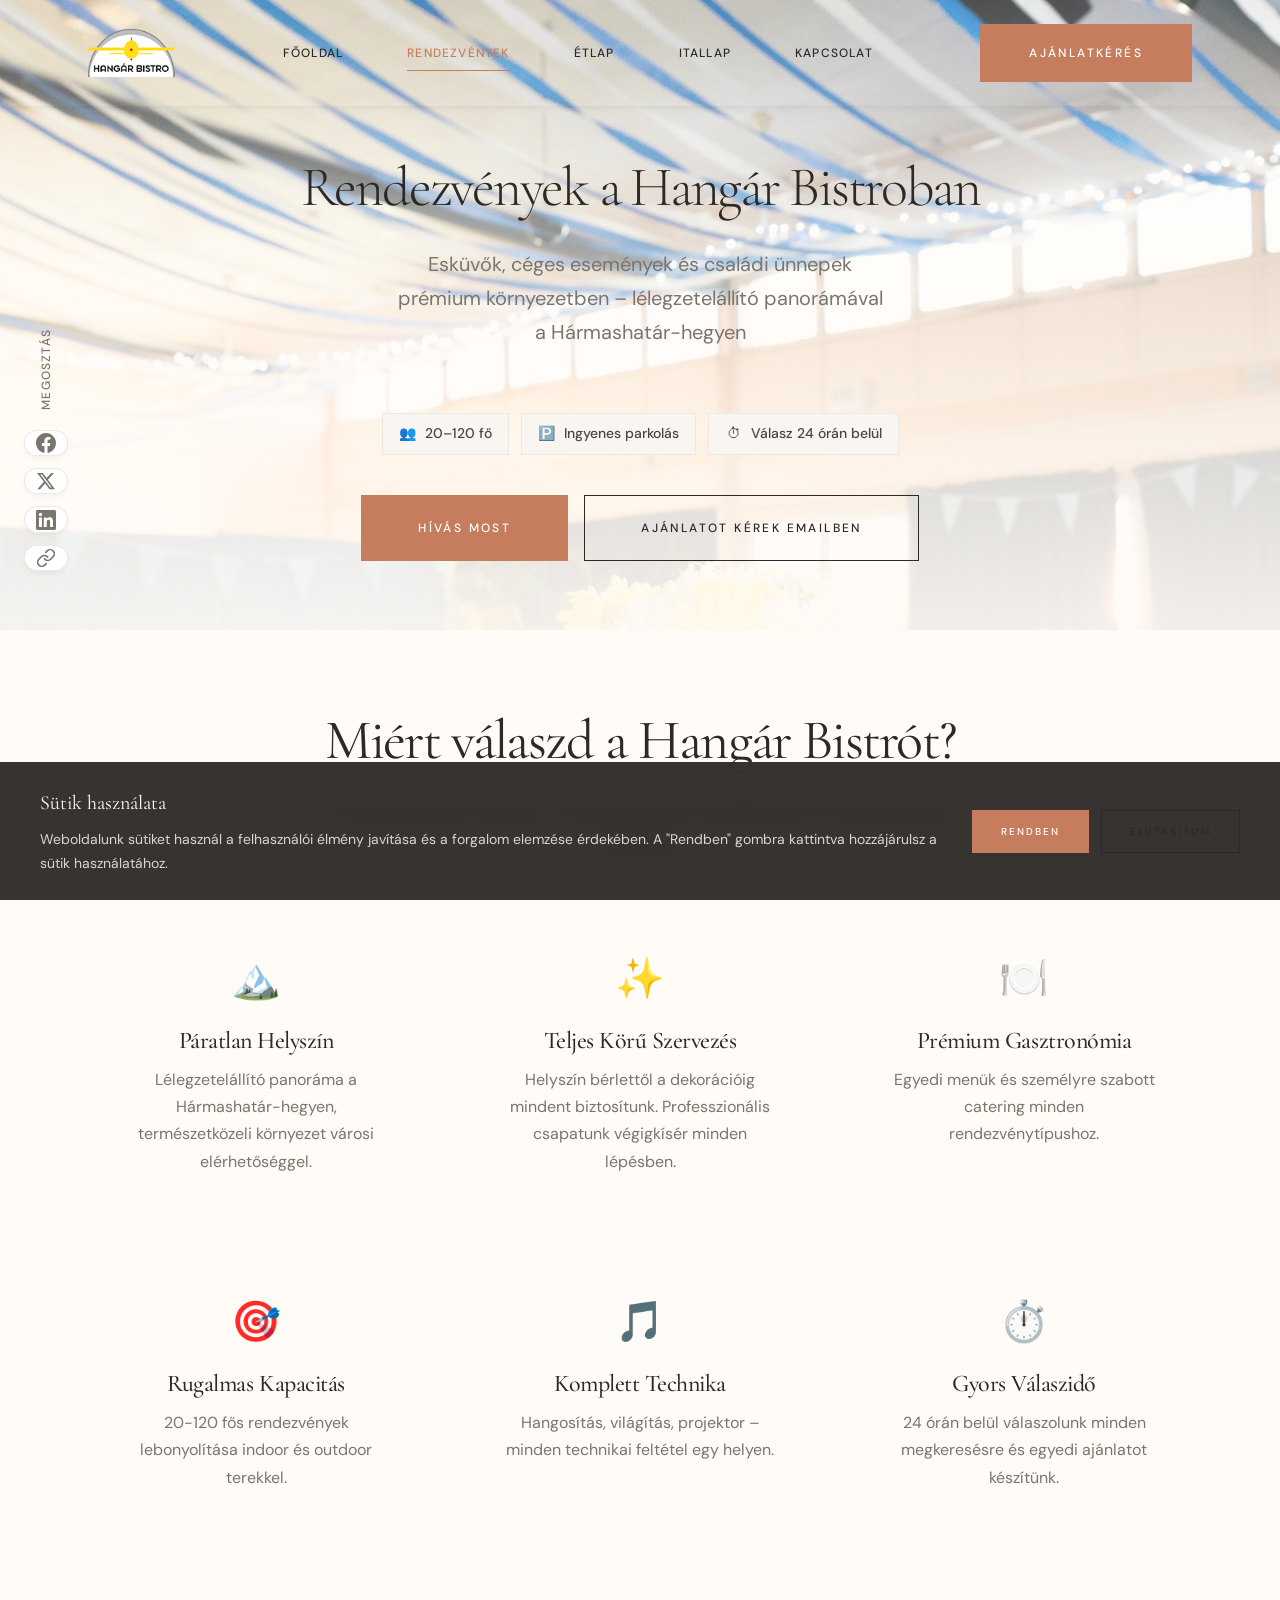
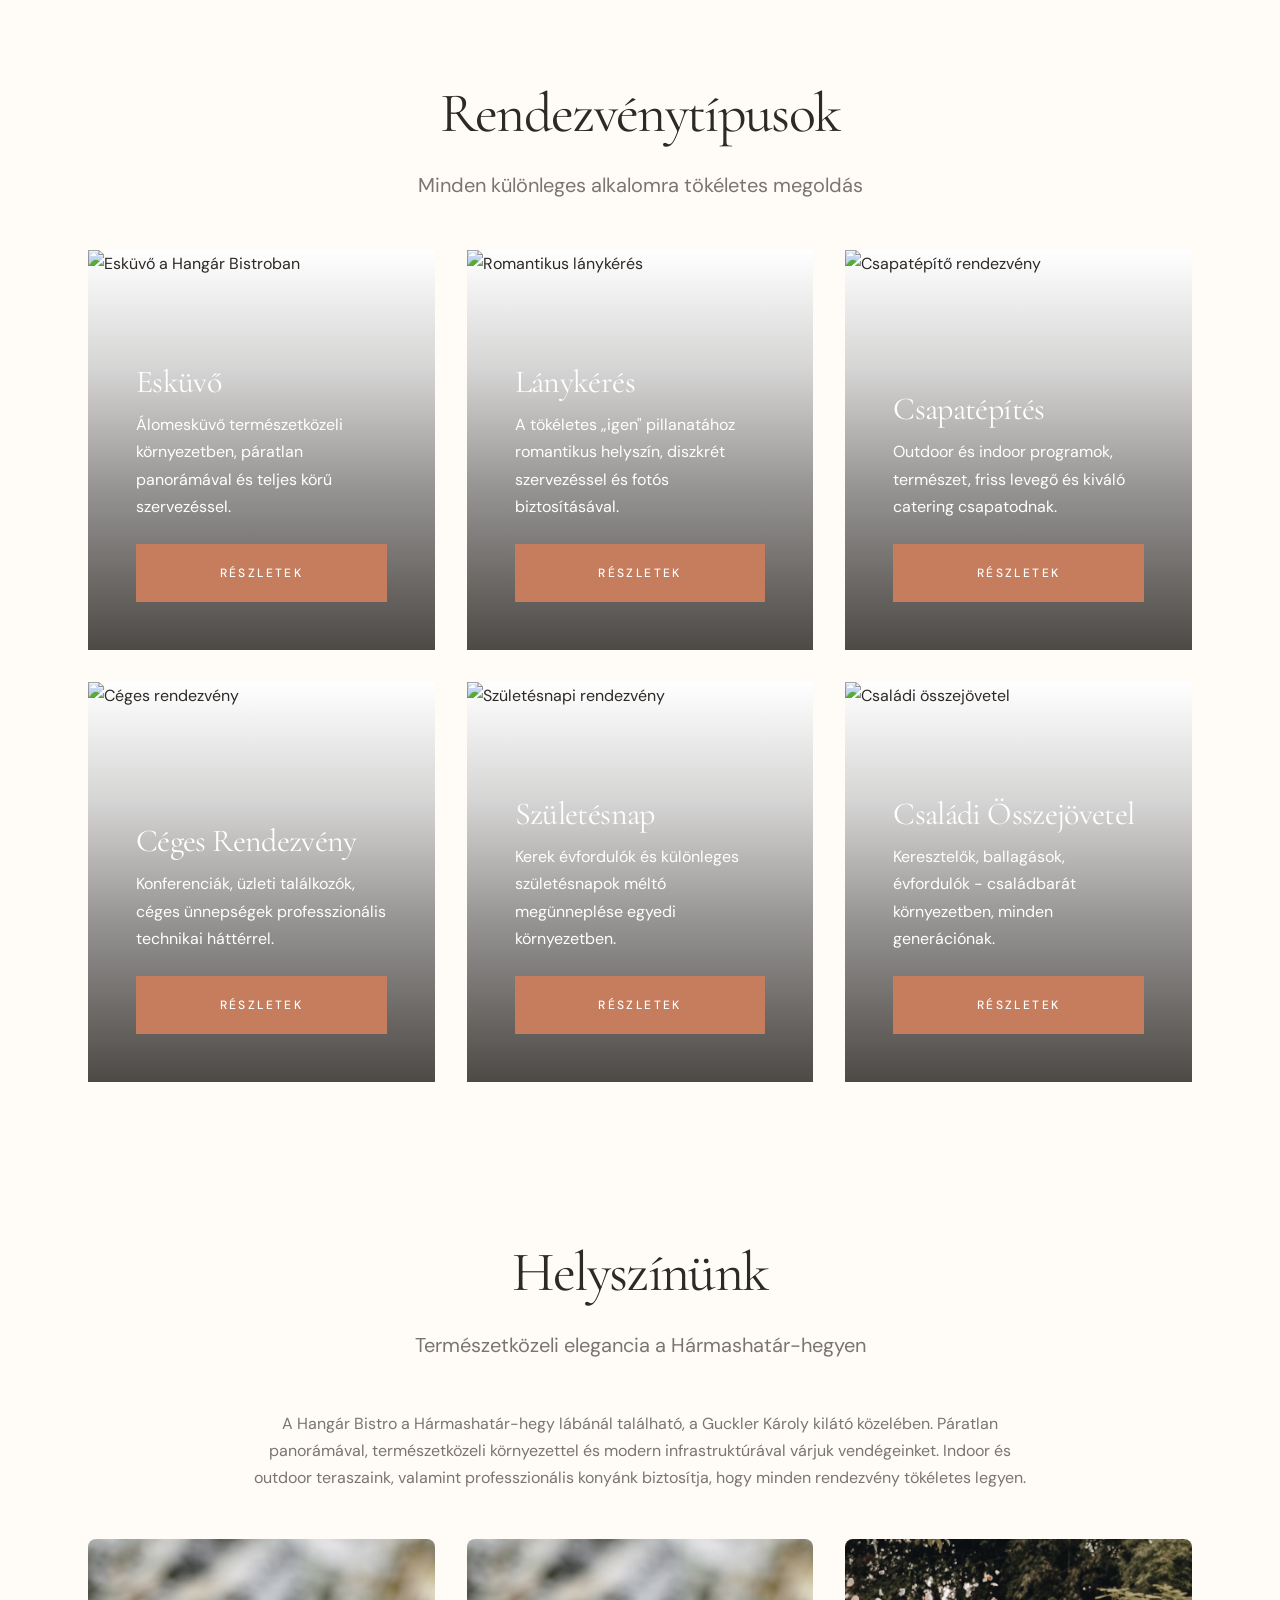
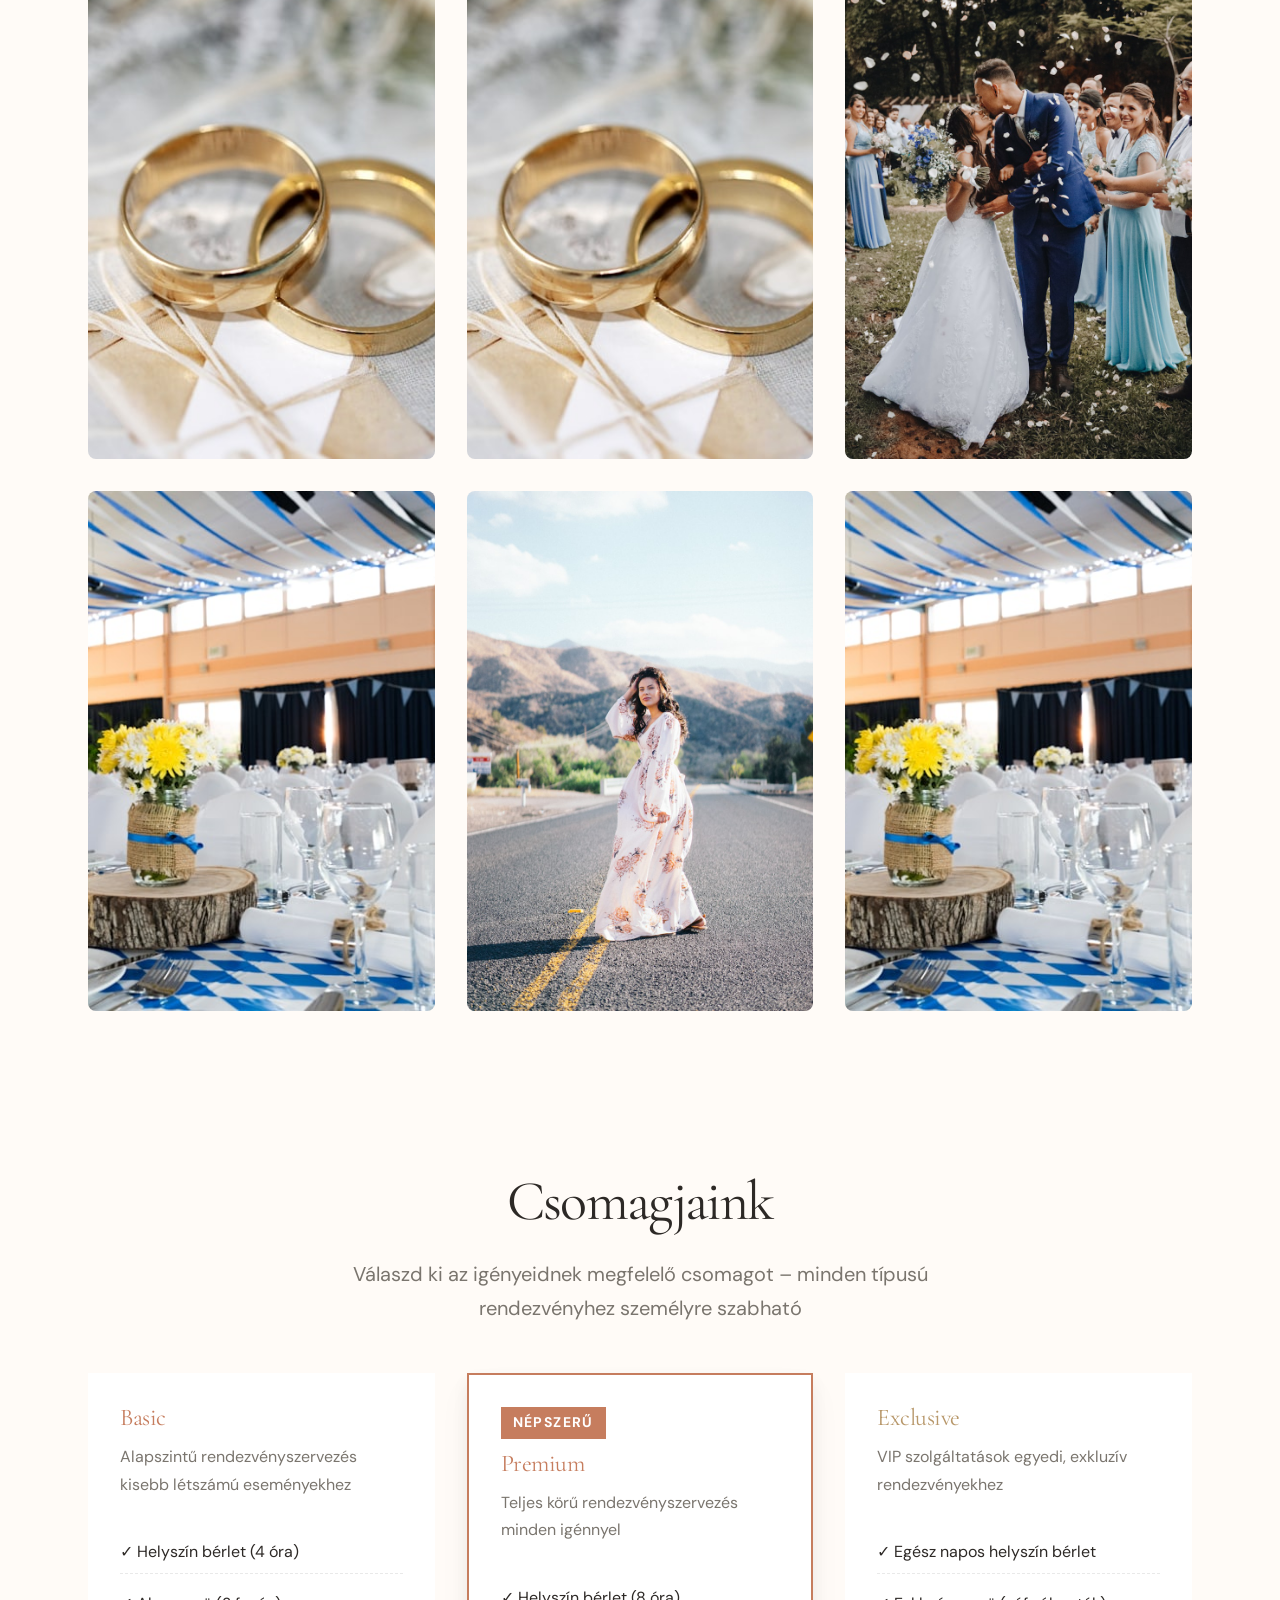
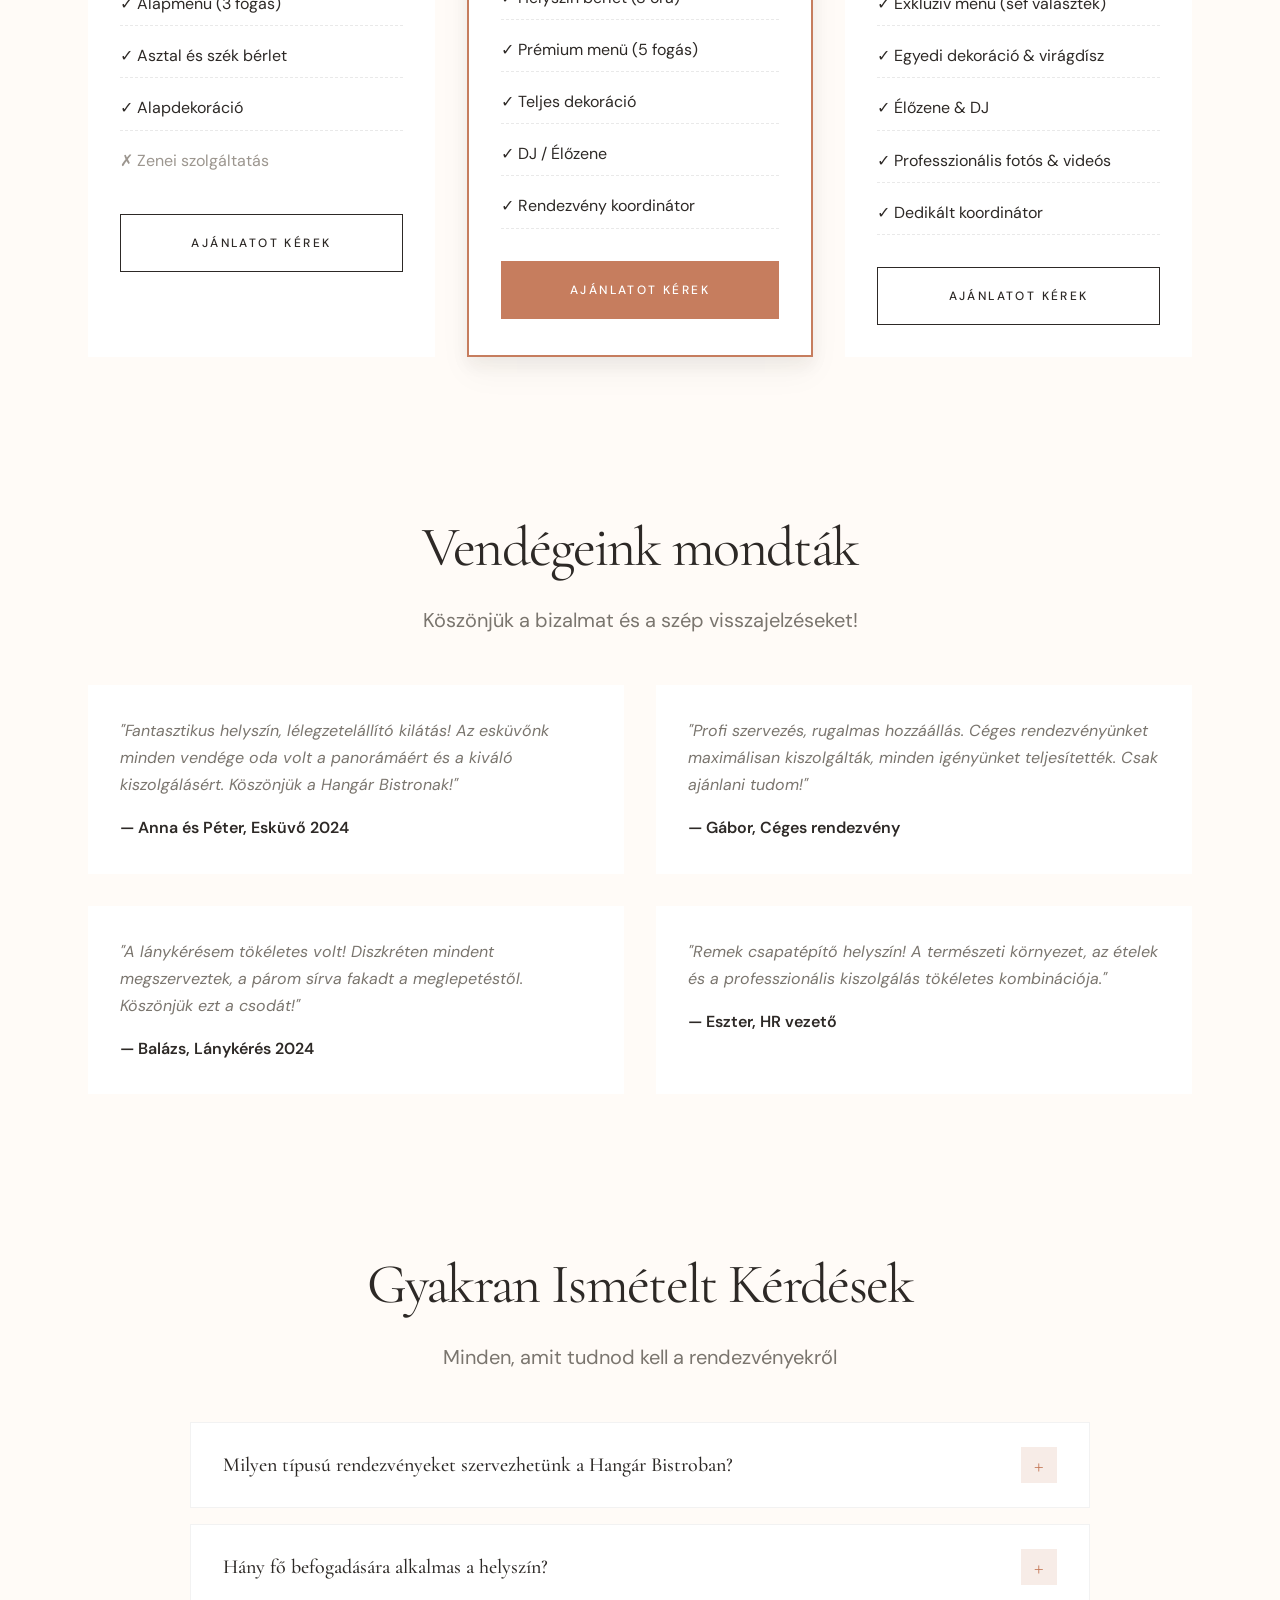
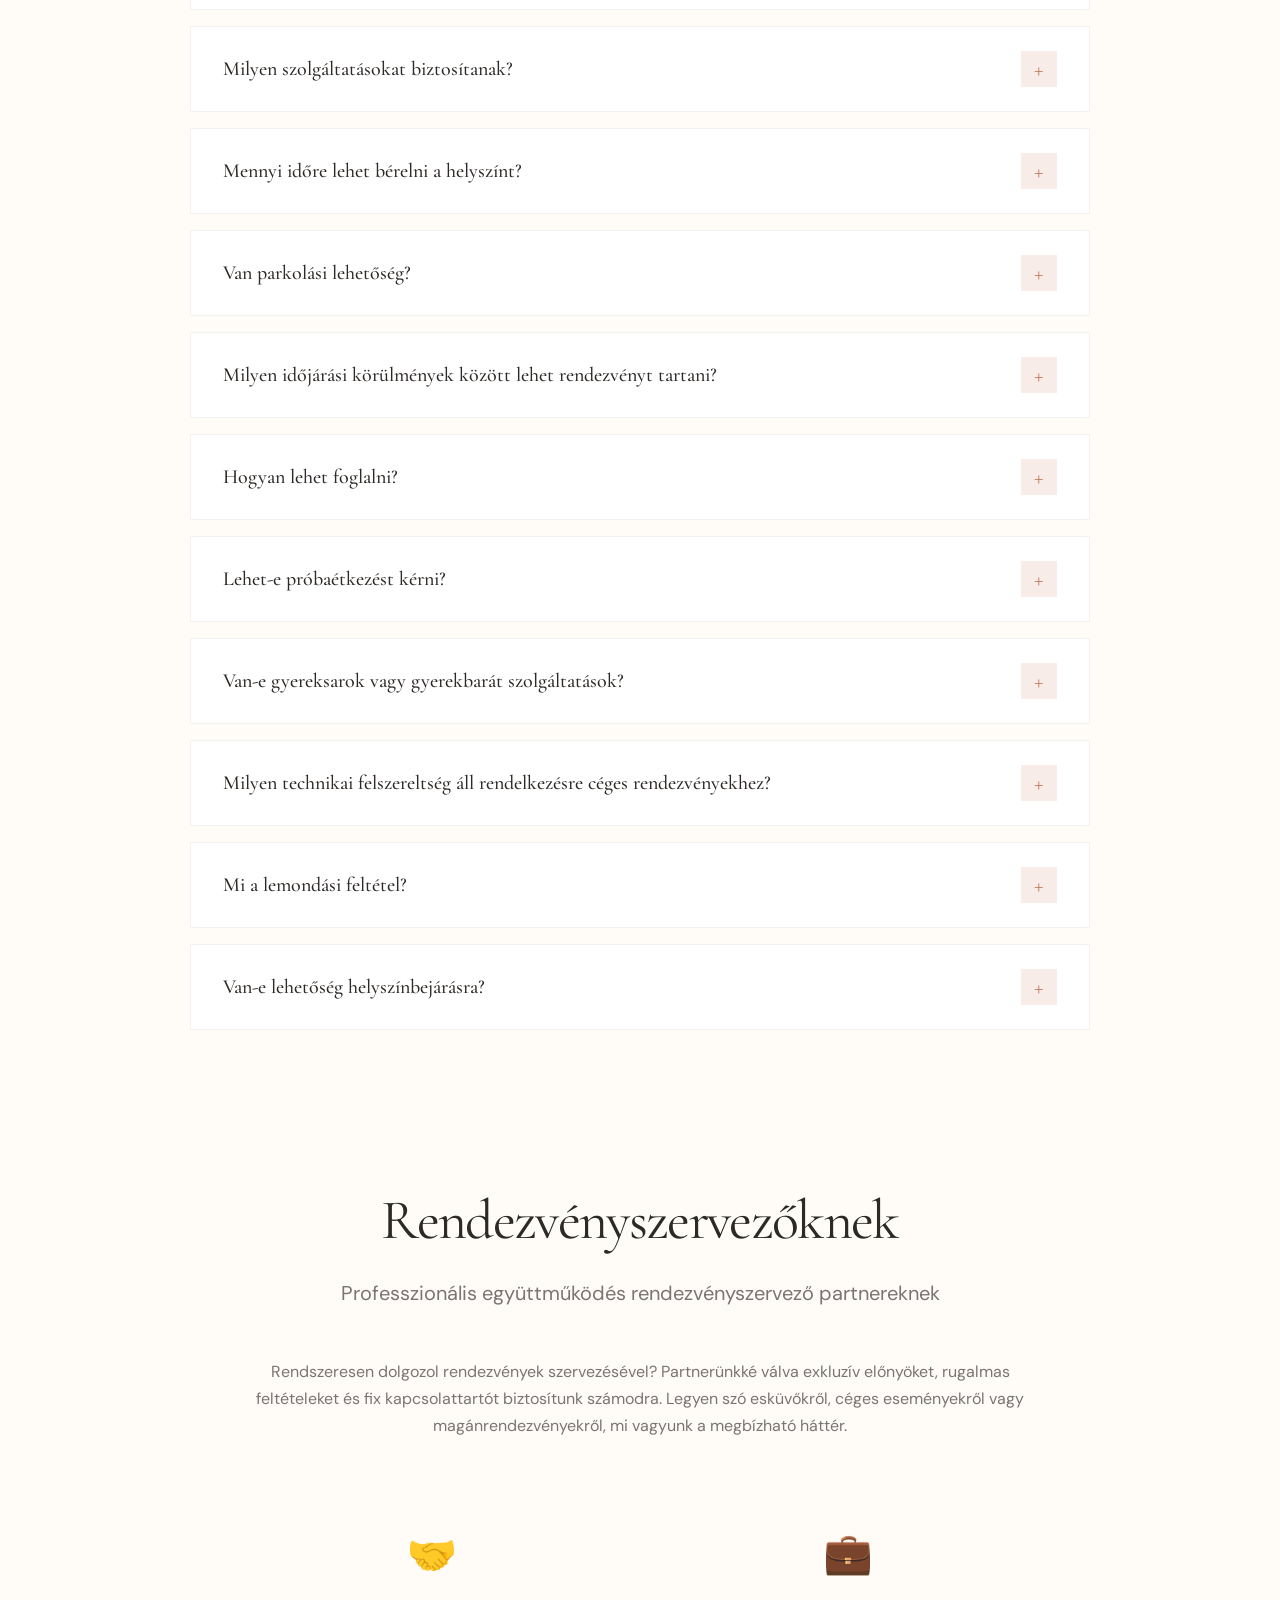
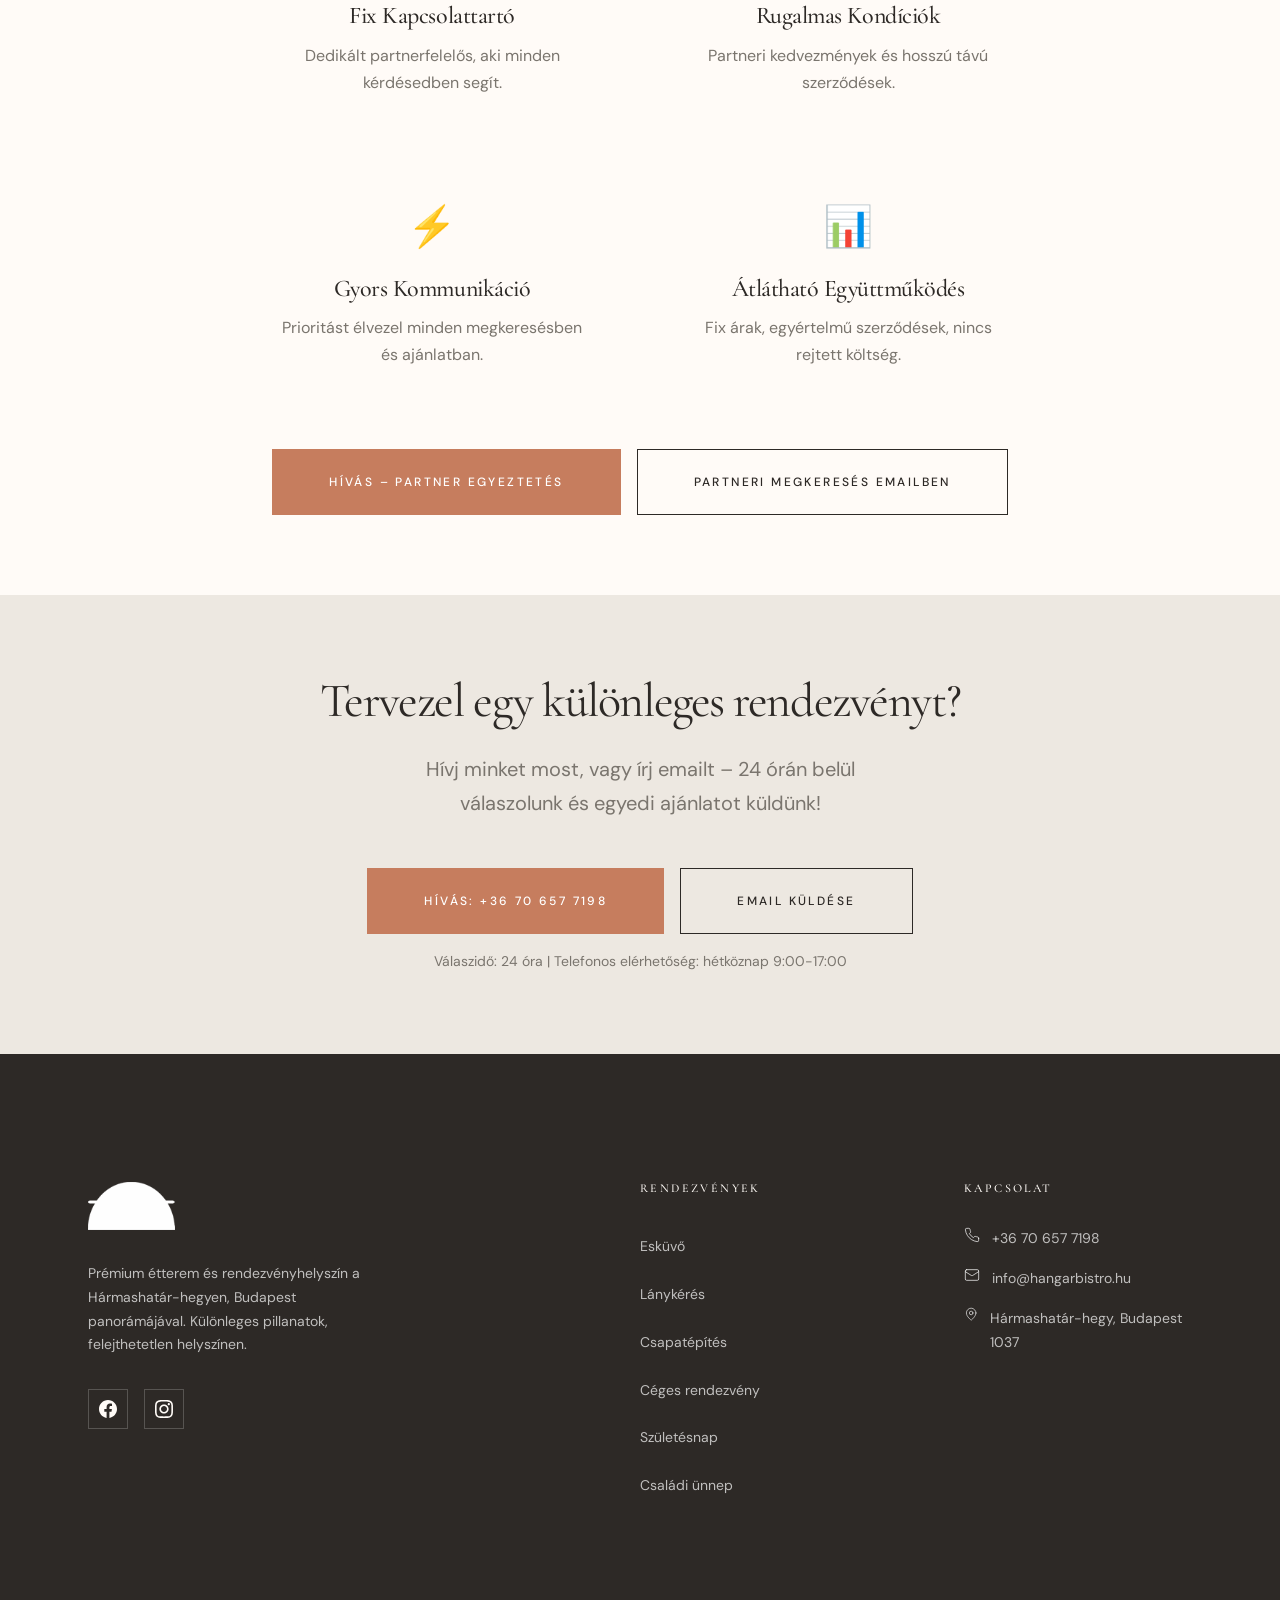
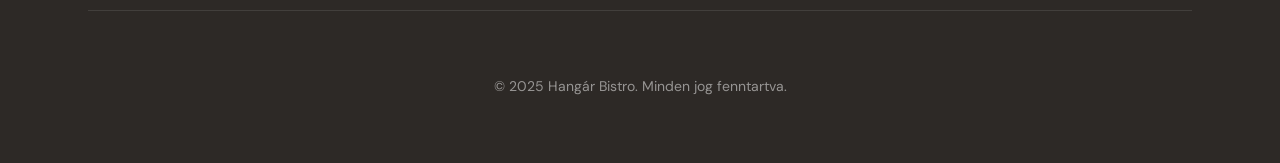
==== commit 43fc9f9d: "." ====
--- a/rendezvenyek/index.html
+++ b/rendezvenyek/index.html
@@ -36,8 +36,10 @@
   <meta name="theme-color" content="#FFFBF7">
 
   <!-- Icons -->
-  <link rel="icon" type="image/png" href="../assets/images/logo.png">
-  <link rel="apple-touch-icon" href="../assets/images/logo.png">
+  <link rel="icon" type="image/svg+xml" href="../assets/images/favicon.svg">
+  <link rel="icon" type="image/png" sizes="32x32" href="../assets/images/favicon-32x32.png">
+  <link rel="apple-touch-icon" sizes="180x180" href="../assets/images/apple-touch-icon.png">
+  <link rel="manifest" href="/manifest.json">
 
   <!-- Perf -->
   <link rel="preload" as="image" href="../assets/images/heroes/rendezvenyek-hero.jpg">
--- a/assets/css/components.css
+++ b/assets/css/components.css
@@ -660,3 +660,195 @@
   background-color: var(--color-gold-muted);
   color: var(--color-gold-dark);
 }
+
+
+/* ========== COOKIE CONSENT BANNER ========== */
+
+.cookie-banner {
+  position: fixed;
+  bottom: 0;
+  left: 0;
+  right: 0;
+  z-index: var(--z-modal);
+  background-color: rgba(45, 41, 38, 0.95);
+  backdrop-filter: blur(12px);
+  -webkit-backdrop-filter: blur(12px);
+  padding: var(--space-5) var(--space-6);
+  transform: translateY(100%);
+  opacity: 0;
+  visibility: hidden;
+  transition: transform 0.4s var(--ease-out),
+              opacity 0.4s var(--ease-out),
+              visibility 0.4s;
+}
+
+.cookie-banner.is-visible {
+  transform: translateY(0);
+  opacity: 1;
+  visibility: visible;
+}
+
+.cookie-banner__content {
+  max-width: var(--container-xl);
+  margin: 0 auto;
+  display: flex;
+  align-items: center;
+  justify-content: space-between;
+  gap: var(--space-6);
+  flex-wrap: wrap;
+}
+
+.cookie-banner__text {
+  flex: 1;
+  min-width: 280px;
+}
+
+.cookie-banner__title {
+  font-family: var(--font-heading);
+  font-size: var(--font-size-lg);
+  color: var(--color-white);
+  margin-bottom: var(--space-2);
+}
+
+.cookie-banner__description {
+  font-size: var(--font-size-sm);
+  color: rgba(255, 255, 255, 0.8);
+  line-height: var(--line-height-relaxed);
+}
+
+.cookie-banner__actions {
+  display: flex;
+  gap: var(--space-3);
+  flex-shrink: 0;
+}
+
+@media (max-width: 640px) {
+  .cookie-banner {
+    padding: var(--space-5) var(--space-4);
+  }
+
+  .cookie-banner__content {
+    flex-direction: column;
+    text-align: center;
+  }
+
+  .cookie-banner__actions {
+    width: 100%;
+    justify-content: center;
+  }
+}
+
+
+/* ========== SOCIAL SHARE BUTTONS ========== */
+
+.share-buttons {
+  position: fixed;
+  left: var(--space-5);
+  top: 50%;
+  transform: translateY(-50%);
+  z-index: var(--z-sticky);
+  display: flex;
+  flex-direction: column;
+  align-items: center;
+  gap: var(--space-3);
+}
+
+.share-buttons__label {
+  font-size: var(--font-size-xs);
+  font-weight: var(--font-weight-medium);
+  letter-spacing: var(--letter-spacing-wider);
+  text-transform: uppercase;
+  color: var(--color-text-muted);
+  writing-mode: vertical-rl;
+  text-orientation: mixed;
+  transform: rotate(180deg);
+  margin-bottom: var(--space-2);
+}
+
+.share-btn {
+  display: flex;
+  align-items: center;
+  justify-content: center;
+  width: 44px;
+  height: 44px;
+  background-color: var(--color-white);
+  border: 1px solid var(--color-border);
+  border-radius: var(--radius-full);
+  color: var(--color-text-muted);
+  cursor: pointer;
+  transition: all var(--transition-base) var(--ease-out);
+  box-shadow: var(--shadow-sm);
+}
+
+.share-btn:hover {
+  transform: scale(1.1);
+  box-shadow: var(--shadow-md);
+}
+
+.share-btn--facebook:hover {
+  background-color: #1877F2;
+  border-color: #1877F2;
+  color: var(--color-white);
+}
+
+.share-btn--twitter:hover {
+  background-color: #000000;
+  border-color: #000000;
+  color: var(--color-white);
+}
+
+.share-btn--linkedin:hover {
+  background-color: #0A66C2;
+  border-color: #0A66C2;
+  color: var(--color-white);
+}
+
+.share-btn--copy:hover {
+  background-color: var(--color-success);
+  border-color: var(--color-success);
+  color: var(--color-white);
+}
+
+.share-btn--copy.is-copied {
+  background-color: var(--color-success);
+  border-color: var(--color-success);
+  color: var(--color-white);
+}
+
+/* Mobile: horizontal at bottom */
+@media (max-width: 768px) {
+  .share-buttons {
+    left: 50%;
+    top: auto;
+    bottom: var(--space-20);
+    transform: translateX(-50%);
+    flex-direction: row;
+    background-color: var(--color-white);
+    padding: var(--space-3) var(--space-4);
+    border-radius: var(--radius-full);
+    box-shadow: var(--shadow-lg);
+  }
+
+  .share-buttons__label {
+    writing-mode: horizontal-tb;
+    transform: none;
+    margin-bottom: 0;
+    margin-right: var(--space-2);
+  }
+
+  .share-btn {
+    width: 40px;
+    height: 40px;
+  }
+}
+
+/* Hide share buttons when cookie banner is visible */
+.cookie-banner.is-visible ~ .share-buttons {
+  bottom: calc(var(--space-20) + 80px);
+}
+
+@media (max-width: 768px) {
+  .cookie-banner.is-visible ~ .share-buttons {
+    bottom: calc(var(--space-20) + 120px);
+  }
+}
